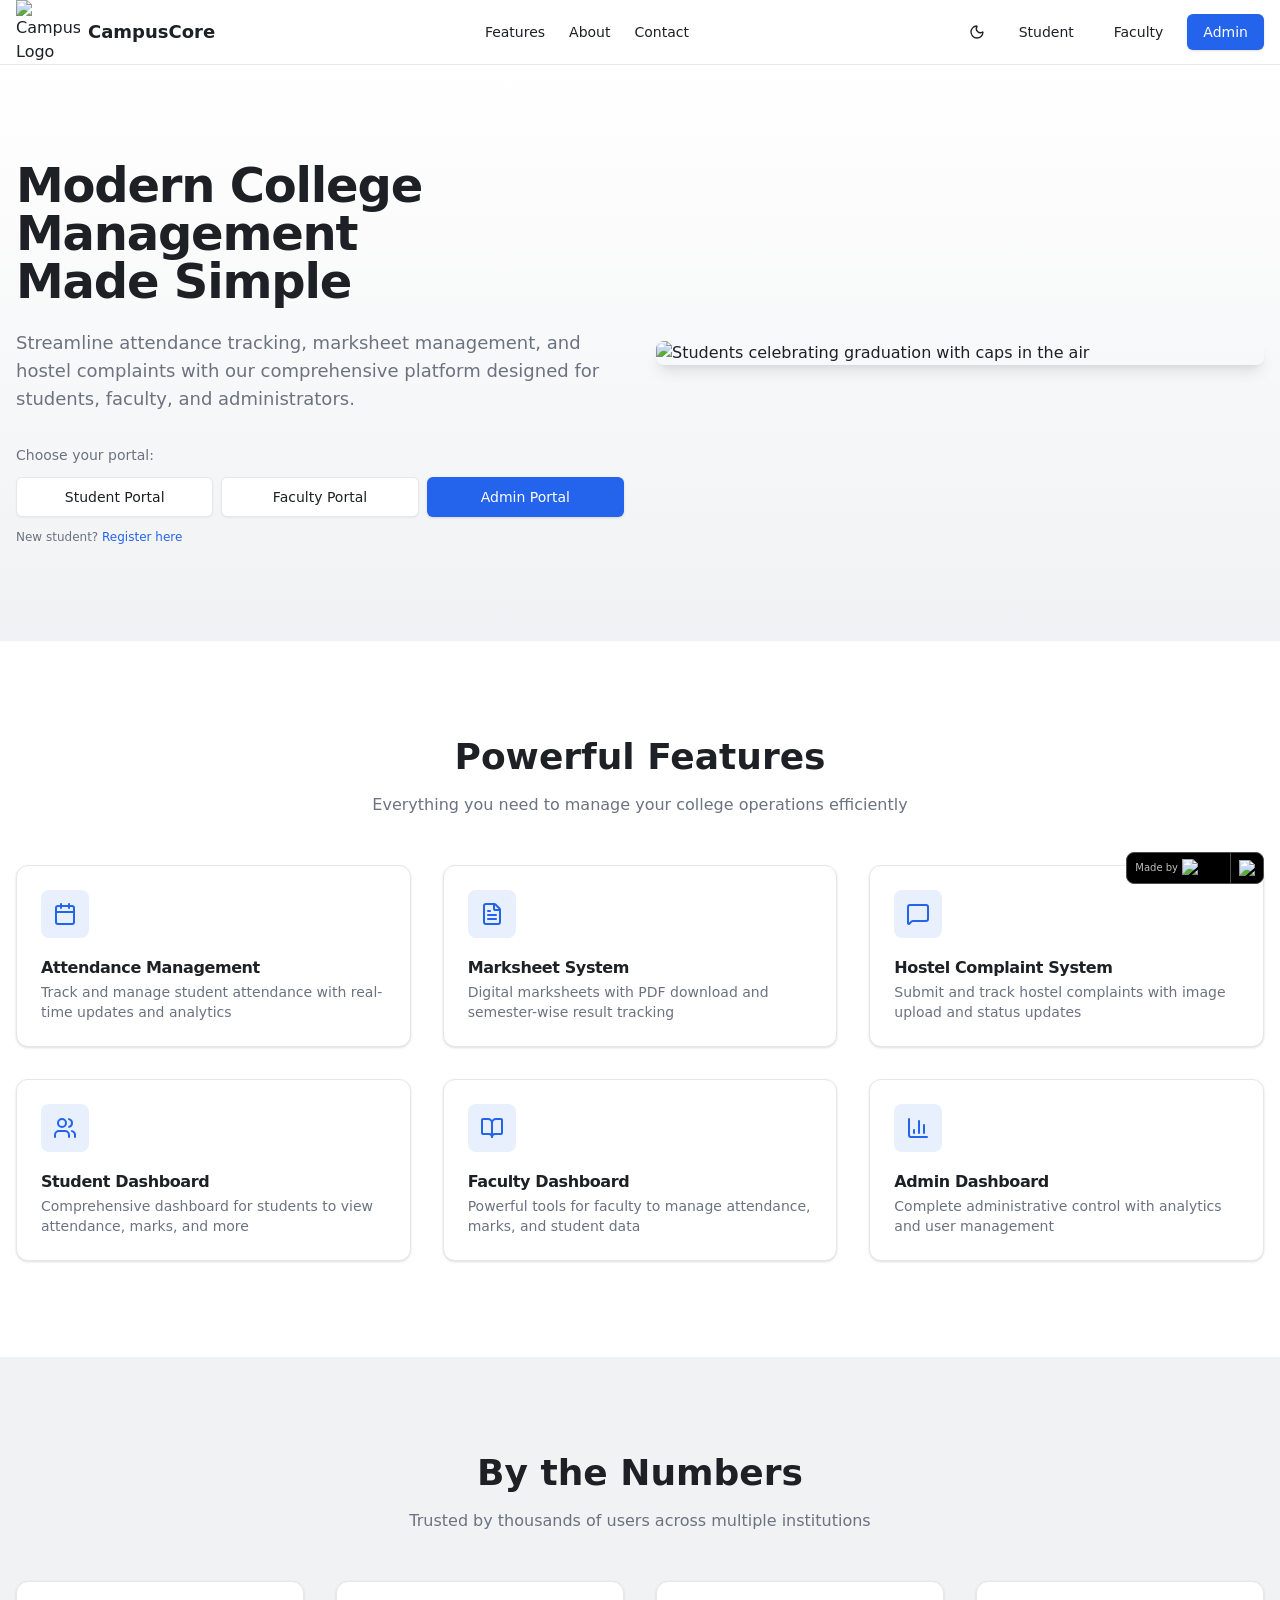
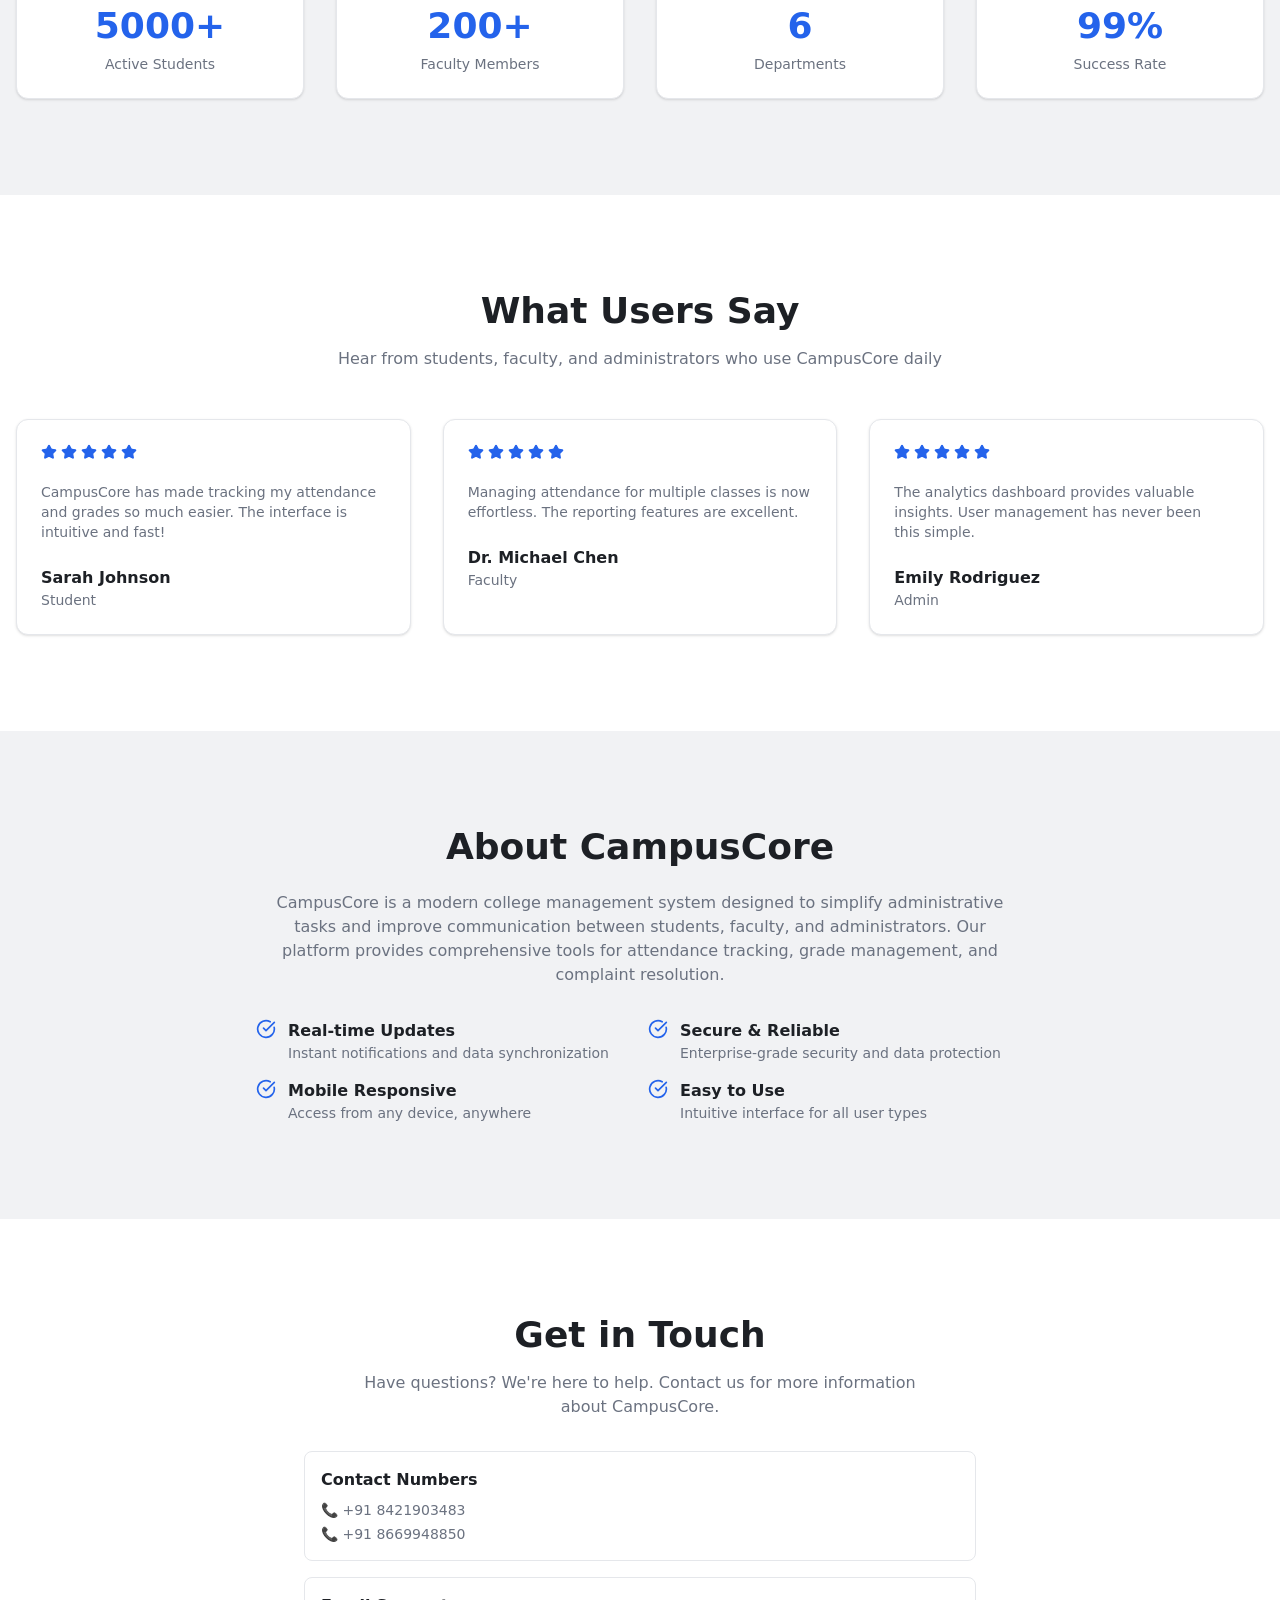
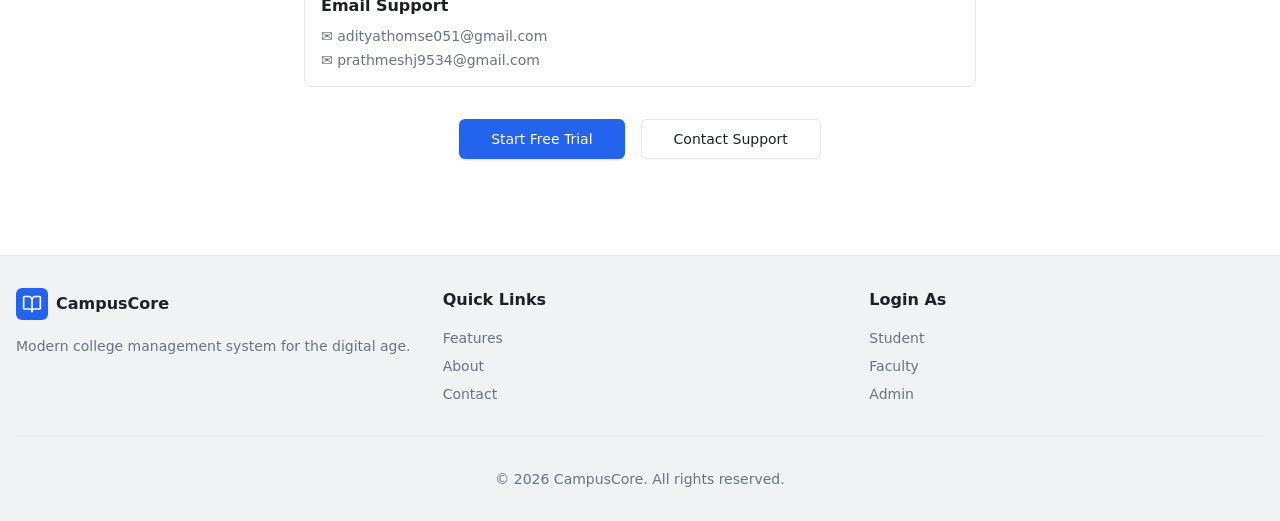
==== index.html @ f7b41c7f "Add files via upload" ====
<!DOCTYPE html>
<html xmlns="http://www.w3.org/1999/xhtml" lang="en" class="light" style="color-scheme: light;"><head>
<title>CampusCore</title>
<meta name="description" content="**CampusCore** is a modern all-in-one college management platform designed to simplify campus operations and enhance the student experience. It connects students, teachers, and administrators through " />
<meta name="keywords" content="" />
<meta itemprop="image" content="https://miaoda-edit-image.s3cdn.medo.dev/bhu9x59qw8ap/IMG-bkbix9zvysjk.png" />

<!-- Open Graph 协议 -->
<meta property="og:title" content="CampusCore" />
<meta property="og:description" content="**CampusCore** is a modern all-in-one college management platform designed to simplify campus operations and enhance the student experience. It connects students, teachers, and administrators through " />
<meta property="og:image" content="https://miaoda-edit-image.s3cdn.medo.dev/bhu9x59qw8ap/IMG-bkbix9zvysjk.png" />
<meta property="og:url" content="app-bhu9x59qw8ap.appmedo.com/" />
<meta property="og:type" content="website" />
<meta property="og:site_name" content="CampusCore" />
<meta property="og:locale" content="zh_CN" />

<!-- Twitter Card 协议 -->
<meta name="twitter:card" content="summary_large_image" />
<meta name="twitter:title" content="CampusCore" />
<meta name="twitter:description" content="**CampusCore** is a modern all-in-one college management platform designed to simplify campus operations and enhance the student experience. It connects students, teachers, and administrators through " />
<meta name="twitter:image" content="https://miaoda-edit-image.s3cdn.medo.dev/bhu9x59qw8ap/IMG-bkbix9zvysjk.png" />
<meta name="twitter:url" content="app-bhu9x59qw8ap.appmedo.com/" />
<meta name="twitter:site" content="@MiaodaAI" />

<link rel="icon" href="miaoda-edit-image.s3cdn.medo.dev/bhu9x59qw8ap/IMG-bkbix9zvysjk.png" />


    <meta charset="UTF-8" />
    <link rel="icon" type="image/svg+xml" href="miaoda-edit-image.s3cdn.medo.dev/bhu9x59qw8ap/IMG-bkbix9zvysjk.png" />
    <meta name="viewport" content="width=375, user-scalable=no, minimal-ui" />
    <script type="module" crossorigin="" src="script.js"></script>
    <link rel="stylesheet" crossorigin="" href="style.css" />
    <script>
              (function () {
                const redirect = new URLSearchParams(location.search).get('redirect');
                if (redirect &amp;&amp; redirect !== location.pathname) {
                  history.replaceState(null, '', redirect);
                }
              })();
            </script>
    <link rel="stylesheet" id="fonts-code" href="miaoda-font.cdn.bcebos.com/static/font_v1/fonts-code.css" />
  <script src="miaoda-resource-static.s3cdn.medo.dev/runtime-inject/domain-static/online/1.0.59.1/static/miaoda-external.js" async=""></script><style type="text/css">.md-h5 #md-h5-iframe {
  position: absolute;
  transform: translate(-50%);
  transform-origin: top;
  left: 50%;
  width: 377px;
  border: 1px solid #e5e5e5;
  border-radius: 16px;
  overflow: auto;
}

#md-float-tools .ChatUI-Agent-Chat,
#md-float-tools .ChatUI-Agent-Waker {
  position: fixed;
}

@media (min-width: 768px) {
  .md-h5 #md-h5-iframe {
    top: 25px;
    bottom: 25px;
  }
  .md-h5 #md-float-tools,
  .md-h5 .taro-tabbar__container,
  .md-h5 #root {
    display: none;
  }
  .md-h5 .MobilePreview-Container-QRCode {
    display: block;
  }
}

#md-h5-iframe iframe {
  border: 0;
  width: 100%;
  height: 100%;
  overflow: auto;
}

.MobilePreview {
  width: 100%;
  height: 100%;
}

.MobilePreview-Container-QRCode {
  padding: 12px;
  background: #f2f2f4;
  border-radius: 12px;
  position: absolute;
  top: 50%;
  left: calc(50% - 188.5px - 24px);
  width: 124px;
  transform: translate(-100%, -50%);
  display: flex;
  flex-direction: column;
  align-items: center;
  display: none;
}

.MobilePreview-Container-QRCode #md-qrcode {
  display: block;
  margin: 0;
}

.MobilePreview-Container-QRCode .code-desc {
  margin-bottom: 12px;
  text-align: center;
  font-family: PingFangSC-Regular;
  font-size: 16px;
  color: #091221;
  line-height: 26px;
  font-weight: 400;
}

.MobilePreview-Container-QRCode .qrcode-container {
  padding: 0;
  width: 100px;
}

#md-float-tools .ChatBox-single-input {
  color: #333;
}

.WebPage-Mobile-Scan-QrCode-Container-Runtime-Inject-JS {
  padding: 12px;
  background: #f7f7f9;
  position: absolute;
  top: 50%;
  left: calc(50% - 188.5px - 24px);
  transform: translate(-100%, -50%);
  border-radius: 8px;
  display: flex;
  flex-direction: column;
  align-items: center;
}

.WebPage-Mobile-Scan-QrCode-Container-Runtime-Inject-JS .WebPage-Mobile-Scan-QrCode-Title {
  display: flex;
  align-items: center;
}

.WebPage-Mobile-Scan-QrCode-Container-Runtime-Inject-JS .WebPage-Mobile-Scan-QrCode-Icon {
  width: 24px;
  height: 24px;
  margin-right: 8px;
  background-image: url("[data-uri]");
  background-size: cover;
  background-position: center center;
  background-repeat: no-repeat;
}

.WebPage-Mobile-Scan-QrCode-Container-Runtime-Inject-JS .WebPage-Mobile-Scan-QrCode-Text {
  font-family: PingFang SC;
  font-weight: 400;
  font-size: 16px;
  line-height: 26px;
  letter-spacing: 0px;
  color: #000000;
  white-space: nowrap;
  user-select: none;
}

.WebPage-Mobile-Scan-QrCode-Item-Container {
  min-height: 0;
  padding: 11px;
  background: #fff;
  box-sizing: border-box;
  width: 132px;
  height: 132px;
  border-radius: 8px;
  border: 1px solid #eaeef2;
  margin-top: 9px;
}

.WebPage-Mobile-Scan-QrCode-Item-Container-MiniApp-QrCode-Container {
  width: 132px;
  height: 132px;
  border-radius: 8px;
  border: 1px solid #eaeef2;
  display: flex;
  align-items: center;
  justify-content: center;
  background: #fff;
  margin-top: 12px;
}

.WebPage-Mobile-Scan-QrCode-Item-Container-MiniApp-QrCode {
  width: 120px;
  height: 120px;
  user-drag: none;
  -webkit-user-drag: none;
}</style><style type="text/css">.privilege-mask {
  position: absolute;
  bottom: 16px;
  right: 16px;
  padding: 0 8px;
  display: inline-flex;
  align-items: center;
  background-color: #000;
  border-radius: 8px;
  cursor: pointer;
  font-size: 10px;
  color: rgba(255, 255, 255, 0.7490196078);
  gap: 4px;
  overflow: hidden;
  user-select: none;
  line-height: 16px;
  height: 32px;
  border: 0.5px solid #4d4d4d;
}
.privilege-mask .privilege-label {
  white-space: nowrap;
  margin-top: 8px;
  margin-bottom: 8px;
  padding-top: 8px;
  padding-bottom: 8px;
}
.privilege-mask .privilege-logo {
  width: 40px;
  height: auto;
  padding-top: 8px;
  padding-bottom: 8px;
  position: relative;
  top: -1px;
}
.privilege-mask .privilege-logo.privilege-logo-medo {
  width: 50px;
  height: auto;
}
.privilege-mask .divider {
  width: 1px;
  background: #4d4d4d;
  height: 100%;
  margin-left: 4px;
  margin-right: 4px;
}
.privilege-mask .privilege-close {
  width: 16px;
}</style><style type="text/css">[data-sonner-toaster][dir=ltr],html[dir=ltr]{--toast-icon-margin-start:-3px;--toast-icon-margin-end:4px;--toast-svg-margin-start:-1px;--toast-svg-margin-end:0px;--toast-button-margin-start:auto;--toast-button-margin-end:0;--toast-close-button-start:0;--toast-close-button-end:unset;--toast-close-button-transform:translate(-35%, -35%)}[data-sonner-toaster][dir=rtl],html[dir=rtl]{--toast-icon-margin-start:4px;--toast-icon-margin-end:-3px;--toast-svg-margin-start:0px;--toast-svg-margin-end:-1px;--toast-button-margin-start:0;--toast-button-margin-end:auto;--toast-close-button-start:unset;--toast-close-button-end:0;--toast-close-button-transform:translate(35%, -35%)}[data-sonner-toaster]{position:fixed;width:var(--width);font-family:ui-sans-serif,system-ui,-apple-system,BlinkMacSystemFont,Segoe UI,Roboto,Helvetica Neue,Arial,Noto Sans,sans-serif,Apple Color Emoji,Segoe UI Emoji,Segoe UI Symbol,Noto Color Emoji;--gray1:hsl(0, 0%, 99%);--gray2:hsl(0, 0%, 97.3%);--gray3:hsl(0, 0%, 95.1%);--gray4:hsl(0, 0%, 93%);--gray5:hsl(0, 0%, 90.9%);--gray6:hsl(0, 0%, 88.7%);--gray7:hsl(0, 0%, 85.8%);--gray8:hsl(0, 0%, 78%);--gray9:hsl(0, 0%, 56.1%);--gray10:hsl(0, 0%, 52.3%);--gray11:hsl(0, 0%, 43.5%);--gray12:hsl(0, 0%, 9%);--border-radius:8px;box-sizing:border-box;padding:0;margin:0;list-style:none;outline:0;z-index:999999999;transition:transform .4s ease}@media (hover:none) and (pointer:coarse){[data-sonner-toaster][data-lifted=true]{transform:none}}[data-sonner-toaster][data-x-position=right]{right:var(--offset-right)}[data-sonner-toaster][data-x-position=left]{left:var(--offset-left)}[data-sonner-toaster][data-x-position=center]{left:50%;transform:translateX(-50%)}[data-sonner-toaster][data-y-position=top]{top:var(--offset-top)}[data-sonner-toaster][data-y-position=bottom]{bottom:var(--offset-bottom)}[data-sonner-toast]{--y:translateY(100%);--lift-amount:calc(var(--lift) * var(--gap));z-index:var(--z-index);position:absolute;opacity:0;transform:var(--y);touch-action:none;transition:transform .4s,opacity .4s,height .4s,box-shadow .2s;box-sizing:border-box;outline:0;overflow-wrap:anywhere}[data-sonner-toast][data-styled=true]{padding:16px;background:var(--normal-bg);border:1px solid var(--normal-border);color:var(--normal-text);border-radius:var(--border-radius);box-shadow:0 4px 12px rgba(0,0,0,.1);width:var(--width);font-size:13px;display:flex;align-items:center;gap:6px}[data-sonner-toast]:focus-visible{box-shadow:0 4px 12px rgba(0,0,0,.1),0 0 0 2px rgba(0,0,0,.2)}[data-sonner-toast][data-y-position=top]{top:0;--y:translateY(-100%);--lift:1;--lift-amount:calc(1 * var(--gap))}[data-sonner-toast][data-y-position=bottom]{bottom:0;--y:translateY(100%);--lift:-1;--lift-amount:calc(var(--lift) * var(--gap))}[data-sonner-toast][data-styled=true] [data-description]{font-weight:400;line-height:1.4;color:#3f3f3f}[data-rich-colors=true][data-sonner-toast][data-styled=true] [data-description]{color:inherit}[data-sonner-toaster][data-sonner-theme=dark] [data-description]{color:#e8e8e8}[data-sonner-toast][data-styled=true] [data-title]{font-weight:500;line-height:1.5;color:inherit}[data-sonner-toast][data-styled=true] [data-icon]{display:flex;height:16px;width:16px;position:relative;justify-content:flex-start;align-items:center;flex-shrink:0;margin-left:var(--toast-icon-margin-start);margin-right:var(--toast-icon-margin-end)}[data-sonner-toast][data-promise=true] [data-icon]&gt;svg{opacity:0;transform:scale(.8);transform-origin:center;animation:sonner-fade-in .3s ease forwards}[data-sonner-toast][data-styled=true] [data-icon]&gt;*{flex-shrink:0}[data-sonner-toast][data-styled=true] [data-icon] svg{margin-left:var(--toast-svg-margin-start);margin-right:var(--toast-svg-margin-end)}[data-sonner-toast][data-styled=true] [data-content]{display:flex;flex-direction:column;gap:2px}[data-sonner-toast][data-styled=true] [data-button]{border-radius:4px;padding-left:8px;padding-right:8px;height:24px;font-size:12px;color:var(--normal-bg);background:var(--normal-text);margin-left:var(--toast-button-margin-start);margin-right:var(--toast-button-margin-end);border:none;font-weight:500;cursor:pointer;outline:0;display:flex;align-items:center;flex-shrink:0;transition:opacity .4s,box-shadow .2s}[data-sonner-toast][data-styled=true] [data-button]:focus-visible{box-shadow:0 0 0 2px rgba(0,0,0,.4)}[data-sonner-toast][data-styled=true] [data-button]:first-of-type{margin-left:var(--toast-button-margin-start);margin-right:var(--toast-button-margin-end)}[data-sonner-toast][data-styled=true] [data-cancel]{color:var(--normal-text);background:rgba(0,0,0,.08)}[data-sonner-toaster][data-sonner-theme=dark] [data-sonner-toast][data-styled=true] [data-cancel]{background:rgba(255,255,255,.3)}[data-sonner-toast][data-styled=true] [data-close-button]{position:absolute;left:var(--toast-close-button-start);right:var(--toast-close-button-end);top:0;height:20px;width:20px;display:flex;justify-content:center;align-items:center;padding:0;color:var(--gray12);background:var(--normal-bg);border:1px solid var(--gray4);transform:var(--toast-close-button-transform);border-radius:50%;cursor:pointer;z-index:1;transition:opacity .1s,background .2s,border-color .2s}[data-sonner-toast][data-styled=true] [data-close-button]:focus-visible{box-shadow:0 4px 12px rgba(0,0,0,.1),0 0 0 2px rgba(0,0,0,.2)}[data-sonner-toast][data-styled=true] [data-disabled=true]{cursor:not-allowed}[data-sonner-toast][data-styled=true]:hover [data-close-button]:hover{background:var(--gray2);border-color:var(--gray5)}[data-sonner-toast][data-swiping=true]::before{content:'';position:absolute;left:-100%;right:-100%;height:100%;z-index:-1}[data-sonner-toast][data-y-position=top][data-swiping=true]::before{bottom:50%;transform:scaleY(3) translateY(50%)}[data-sonner-toast][data-y-position=bottom][data-swiping=true]::before{top:50%;transform:scaleY(3) translateY(-50%)}[data-sonner-toast][data-swiping=false][data-removed=true]::before{content:'';position:absolute;inset:0;transform:scaleY(2)}[data-sonner-toast][data-expanded=true]::after{content:'';position:absolute;left:0;height:calc(var(--gap) + 1px);bottom:100%;width:100%}[data-sonner-toast][data-mounted=true]{--y:translateY(0);opacity:1}[data-sonner-toast][data-expanded=false][data-front=false]{--scale:var(--toasts-before) * 0.05 + 1;--y:translateY(calc(var(--lift-amount) * var(--toasts-before))) scale(calc(-1 * var(--scale)));height:var(--front-toast-height)}[data-sonner-toast]&gt;*{transition:opacity .4s}[data-sonner-toast][data-x-position=right]{right:0}[data-sonner-toast][data-x-position=left]{left:0}[data-sonner-toast][data-expanded=false][data-front=false][data-styled=true]&gt;*{opacity:0}[data-sonner-toast][data-visible=false]{opacity:0;pointer-events:none}[data-sonner-toast][data-mounted=true][data-expanded=true]{--y:translateY(calc(var(--lift) * var(--offset)));height:var(--initial-height)}[data-sonner-toast][data-removed=true][data-front=true][data-swipe-out=false]{--y:translateY(calc(var(--lift) * -100%));opacity:0}[data-sonner-toast][data-removed=true][data-front=false][data-swipe-out=false][data-expanded=true]{--y:translateY(calc(var(--lift) * var(--offset) + var(--lift) * -100%));opacity:0}[data-sonner-toast][data-removed=true][data-front=false][data-swipe-out=false][data-expanded=false]{--y:translateY(40%);opacity:0;transition:transform .5s,opacity .2s}[data-sonner-toast][data-removed=true][data-front=false]::before{height:calc(var(--initial-height) + 20%)}[data-sonner-toast][data-swiping=true]{transform:var(--y) translateY(var(--swipe-amount-y,0)) translateX(var(--swipe-amount-x,0));transition:none}[data-sonner-toast][data-swiped=true]{user-select:none}[data-sonner-toast][data-swipe-out=true][data-y-position=bottom],[data-sonner-toast][data-swipe-out=true][data-y-position=top]{animation-duration:.2s;animation-timing-function:ease-out;animation-fill-mode:forwards}[data-sonner-toast][data-swipe-out=true][data-swipe-direction=left]{animation-name:swipe-out-left}[data-sonner-toast][data-swipe-out=true][data-swipe-direction=right]{animation-name:swipe-out-right}[data-sonner-toast][data-swipe-out=true][data-swipe-direction=up]{animation-name:swipe-out-up}[data-sonner-toast][data-swipe-out=true][data-swipe-direction=down]{animation-name:swipe-out-down}@keyframes swipe-out-left{from{transform:var(--y) translateX(var(--swipe-amount-x));opacity:1}to{transform:var(--y) translateX(calc(var(--swipe-amount-x) - 100%));opacity:0}}@keyframes swipe-out-right{from{transform:var(--y) translateX(var(--swipe-amount-x));opacity:1}to{transform:var(--y) translateX(calc(var(--swipe-amount-x) + 100%));opacity:0}}@keyframes swipe-out-up{from{transform:var(--y) translateY(var(--swipe-amount-y));opacity:1}to{transform:var(--y) translateY(calc(var(--swipe-amount-y) - 100%));opacity:0}}@keyframes swipe-out-down{from{transform:var(--y) translateY(var(--swipe-amount-y));opacity:1}to{transform:var(--y) translateY(calc(var(--swipe-amount-y) + 100%));opacity:0}}@media (max-width:600px){[data-sonner-toaster]{position:fixed;right:var(--mobile-offset-right);left:var(--mobile-offset-left);width:100%}[data-sonner-toaster][dir=rtl]{left:calc(var(--mobile-offset-left) * -1)}[data-sonner-toaster] [data-sonner-toast]{left:0;right:0;width:calc(100% - var(--mobile-offset-left) * 2)}[data-sonner-toaster][data-x-position=left]{left:var(--mobile-offset-left)}[data-sonner-toaster][data-y-position=bottom]{bottom:var(--mobile-offset-bottom)}[data-sonner-toaster][data-y-position=top]{top:var(--mobile-offset-top)}[data-sonner-toaster][data-x-position=center]{left:var(--mobile-offset-left);right:var(--mobile-offset-right);transform:none}}[data-sonner-toaster][data-sonner-theme=light]{--normal-bg:#fff;--normal-border:var(--gray4);--normal-text:var(--gray12);--success-bg:hsl(143, 85%, 96%);--success-border:hsl(145, 92%, 87%);--success-text:hsl(140, 100%, 27%);--info-bg:hsl(208, 100%, 97%);--info-border:hsl(221, 91%, 93%);--info-text:hsl(210, 92%, 45%);--warning-bg:hsl(49, 100%, 97%);--warning-border:hsl(49, 91%, 84%);--warning-text:hsl(31, 92%, 45%);--error-bg:hsl(359, 100%, 97%);--error-border:hsl(359, 100%, 94%);--error-text:hsl(360, 100%, 45%)}[data-sonner-toaster][data-sonner-theme=light] [data-sonner-toast][data-invert=true]{--normal-bg:#000;--normal-border:hsl(0, 0%, 20%);--normal-text:var(--gray1)}[data-sonner-toaster][data-sonner-theme=dark] [data-sonner-toast][data-invert=true]{--normal-bg:#fff;--normal-border:var(--gray3);--normal-text:var(--gray12)}[data-sonner-toaster][data-sonner-theme=dark]{--normal-bg:#000;--normal-bg-hover:hsl(0, 0%, 12%);--normal-border:hsl(0, 0%, 20%);--normal-border-hover:hsl(0, 0%, 25%);--normal-text:var(--gray1);--success-bg:hsl(150, 100%, 6%);--success-border:hsl(147, 100%, 12%);--success-text:hsl(150, 86%, 65%);--info-bg:hsl(215, 100%, 6%);--info-border:hsl(223, 43%, 17%);--info-text:hsl(216, 87%, 65%);--warning-bg:hsl(64, 100%, 6%);--warning-border:hsl(60, 100%, 9%);--warning-text:hsl(46, 87%, 65%);--error-bg:hsl(358, 76%, 10%);--error-border:hsl(357, 89%, 16%);--error-text:hsl(358, 100%, 81%)}[data-sonner-toaster][data-sonner-theme=dark] [data-sonner-toast] [data-close-button]{background:var(--normal-bg);border-color:var(--normal-border);color:var(--normal-text)}[data-sonner-toaster][data-sonner-theme=dark] [data-sonner-toast] [data-close-button]:hover{background:var(--normal-bg-hover);border-color:var(--normal-border-hover)}[data-rich-colors=true][data-sonner-toast][data-type=success]{background:var(--success-bg);border-color:var(--success-border);color:var(--success-text)}[data-rich-colors=true][data-sonner-toast][data-type=success] [data-close-button]{background:var(--success-bg);border-color:var(--success-border);color:var(--success-text)}[data-rich-colors=true][data-sonner-toast][data-type=info]{background:var(--info-bg);border-color:var(--info-border);color:var(--info-text)}[data-rich-colors=true][data-sonner-toast][data-type=info] [data-close-button]{background:var(--info-bg);border-color:var(--info-border);color:var(--info-text)}[data-rich-colors=true][data-sonner-toast][data-type=warning]{background:var(--warning-bg);border-color:var(--warning-border);color:var(--warning-text)}[data-rich-colors=true][data-sonner-toast][data-type=warning] [data-close-button]{background:var(--warning-bg);border-color:var(--warning-border);color:var(--warning-text)}[data-rich-colors=true][data-sonner-toast][data-type=error]{background:var(--error-bg);border-color:var(--error-border);color:var(--error-text)}[data-rich-colors=true][data-sonner-toast][data-type=error] [data-close-button]{background:var(--error-bg);border-color:var(--error-border);color:var(--error-text)}.sonner-loading-wrapper{--size:16px;height:var(--size);width:var(--size);position:absolute;inset:0;z-index:10}.sonner-loading-wrapper[data-visible=false]{transform-origin:center;animation:sonner-fade-out .2s ease forwards}.sonner-spinner{position:relative;top:50%;left:50%;height:var(--size);width:var(--size)}.sonner-loading-bar{animation:sonner-spin 1.2s linear infinite;background:var(--gray11);border-radius:6px;height:8%;left:-10%;position:absolute;top:-3.9%;width:24%}.sonner-loading-bar:first-child{animation-delay:-1.2s;transform:rotate(.0001deg) translate(146%)}.sonner-loading-bar:nth-child(2){animation-delay:-1.1s;transform:rotate(30deg) translate(146%)}.sonner-loading-bar:nth-child(3){animation-delay:-1s;transform:rotate(60deg) translate(146%)}.sonner-loading-bar:nth-child(4){animation-delay:-.9s;transform:rotate(90deg) translate(146%)}.sonner-loading-bar:nth-child(5){animation-delay:-.8s;transform:rotate(120deg) translate(146%)}.sonner-loading-bar:nth-child(6){animation-delay:-.7s;transform:rotate(150deg) translate(146%)}.sonner-loading-bar:nth-child(7){animation-delay:-.6s;transform:rotate(180deg) translate(146%)}.sonner-loading-bar:nth-child(8){animation-delay:-.5s;transform:rotate(210deg) translate(146%)}.sonner-loading-bar:nth-child(9){animation-delay:-.4s;transform:rotate(240deg) translate(146%)}.sonner-loading-bar:nth-child(10){animation-delay:-.3s;transform:rotate(270deg) translate(146%)}.sonner-loading-bar:nth-child(11){animation-delay:-.2s;transform:rotate(300deg) translate(146%)}.sonner-loading-bar:nth-child(12){animation-delay:-.1s;transform:rotate(330deg) translate(146%)}@keyframes sonner-fade-in{0%{opacity:0;transform:scale(.8)}100%{opacity:1;transform:scale(1)}}@keyframes sonner-fade-out{0%{opacity:1;transform:scale(1)}100%{opacity:0;transform:scale(.8)}}@keyframes sonner-spin{0%{opacity:1}100%{opacity:.15}}@media (prefers-reduced-motion){.sonner-loading-bar,[data-sonner-toast],[data-sonner-toast]&gt;*{transition:none!important;animation:none!important}}.sonner-loader{position:absolute;top:50%;left:50%;transform:translate(-50%,-50%);transform-origin:center;transition:opacity .2s,transform .2s}.sonner-loader[data-visible=false]{opacity:0;transform:scale(.8) translate(-50%,-50%)}</style></head>
  <body>
    <div id="root"><script nonce="">((e,t,n,r,i,a,o,s)=&gt;{let c=document.documentElement,l=[`light`,`dark`];function u(t){(Array.isArray(e)?e:[e]).forEach(e=&gt;{let n=e===`class`,r=n&amp;&amp;a?i.map(e=&gt;a[e]||e):i;n?(c.classList.remove(...r),c.classList.add(a&amp;&amp;a[t]?a[t]:t)):c.setAttribute(e,t)}),d(t)}function d(e){s&amp;&amp;l.includes(e)&amp;&amp;(c.style.colorScheme=e)}function f(){return window.matchMedia(`(prefers-color-scheme: dark)`).matches?`dark`:`light`}if(r)u(r);else try{let e=localStorage.getItem(t)||n;u(o&amp;&amp;e===`system`?f():e)}catch{}})("class","theme","light",null,["light","dark"],null,true,true)</script><div class="flex min-h-screen w-full flex-col"><main class="flex-grow"><div class="flex min-h-screen flex-col"><header class="sticky top-0 z-50 w-full border-b bg-background/95 backdrop-blur supports-[backdrop-filter]:bg-background/60"><div class="container mx-auto flex h-16 items-center justify-between px-4"><a class="flex items-center gap-2" href="/" data-discover="true"><img src="miaoda-edit-image.s3cdn.medo.dev/bhu9x59qw8ap/IMG-bkarvw2zkb28.png" alt="CampusCore Logo" class="h-16 w-16 object-contain" data-editor-config="%7B%22defaultSrc%22%3A%22https%3A%2F%2Fmiaoda-edit-image.s3cdn.medo.dev%2Fbhu9x59qw8ap%2FIMG-bkarvw2zkb28.png%22%7D" /><span class="text-lg font-semibold">CampusCore</span></a><nav class="hidden items-center gap-6 md:flex"><a href="#features" class="text-sm font-medium hover:text-primary">Features</a><a href="#about" class="text-sm font-medium hover:text-primary">About</a><a href="#contact" class="text-sm font-medium hover:text-primary">Contact</a></nav><div class="flex items-center gap-2"><button class="items-center justify-center gap-2 whitespace-nowrap rounded-md text-sm font-medium transition-colors focus-visible:outline-none focus-visible:ring-1 focus-visible:ring-ring disabled:pointer-events-none disabled:opacity-50 [&amp;_svg]:pointer-events-none [&amp;_svg]:size-4 [&amp;_svg]:shrink-0 hover:bg-accent hover:text-accent-foreground h-9 w-9 hidden md:inline-flex"><svg xmlns="http://www.w3.org/2000/svg" width="24" height="24" viewBox="0 0 24 24" fill="none" stroke="currentColor" stroke-width="2" stroke-linecap="round" stroke-linejoin="round" class="lucide lucide-moon h-5 w-5" aria-hidden="true"><path d="M20.985 12.486a9 9 0 1 1-9.473-9.472c.405-.022.617.46.402.803a6 6 0 0 0 8.268 8.268c.344-.215.825-.004.803.401"/></svg></button><div class="hidden items-center gap-2 md:flex"><a href="/auth/student/login" data-discover="true"><button class="inline-flex items-center justify-center gap-2 whitespace-nowrap rounded-md text-sm font-medium transition-colors focus-visible:outline-none focus-visible:ring-1 focus-visible:ring-ring disabled:pointer-events-none disabled:opacity-50 [&amp;_svg]:pointer-events-none [&amp;_svg]:size-4 [&amp;_svg]:shrink-0 hover:bg-accent hover:text-accent-foreground h-9 px-4 py-2">Student</button></a><a href="/auth/faculty/login" data-discover="true"><button class="inline-flex items-center justify-center gap-2 whitespace-nowrap rounded-md text-sm font-medium transition-colors focus-visible:outline-none focus-visible:ring-1 focus-visible:ring-ring disabled:pointer-events-none disabled:opacity-50 [&amp;_svg]:pointer-events-none [&amp;_svg]:size-4 [&amp;_svg]:shrink-0 hover:bg-accent hover:text-accent-foreground h-9 px-4 py-2">Faculty</button></a><a href="/auth/admin/login" data-discover="true"><button class="inline-flex items-center justify-center gap-2 whitespace-nowrap rounded-md text-sm font-medium transition-colors focus-visible:outline-none focus-visible:ring-1 focus-visible:ring-ring disabled:pointer-events-none disabled:opacity-50 [&amp;_svg]:pointer-events-none [&amp;_svg]:size-4 [&amp;_svg]:shrink-0 bg-primary text-primary-foreground shadow hover:bg-primary/90 h-9 px-4 py-2">Admin</button></a></div><button class="inline-flex items-center justify-center gap-2 whitespace-nowrap rounded-md text-sm font-medium transition-colors focus-visible:outline-none focus-visible:ring-1 focus-visible:ring-ring disabled:pointer-events-none disabled:opacity-50 [&amp;_svg]:pointer-events-none [&amp;_svg]:size-4 [&amp;_svg]:shrink-0 hover:bg-accent hover:text-accent-foreground h-9 w-9 md:hidden"><svg xmlns="http://www.w3.org/2000/svg" width="24" height="24" viewBox="0 0 24 24" fill="none" stroke="currentColor" stroke-width="2" stroke-linecap="round" stroke-linejoin="round" class="lucide lucide-menu h-5 w-5" aria-hidden="true"><path d="M4 5h16"/><path d="M4 12h16"/><path d="M4 19h16"/></svg></button></div></div></header><main class="flex-1"><section class="relative overflow-hidden bg-gradient-to-b from-background to-muted py-16 md:py-24"><div class="container mx-auto px-4"><div class="grid gap-8 md:grid-cols-2 md:items-center"><div class="text-center md:text-left"><h1 class="mb-6 text-balance text-3xl font-bold tracking-tight md:text-5xl">Modern College Management<br />Made Simple</h1><p class="mb-8 text-pretty text-base text-muted-foreground md:text-lg">Streamline attendance tracking, marksheet management, and hostel complaints with our comprehensive platform designed for students, faculty, and administrators.</p><div class="flex flex-col gap-3"><p class="text-sm font-medium text-muted-foreground">Choose your portal:</p><div class="flex flex-col gap-2 md:flex-row"><a class="flex-1" href="/auth/student/login" data-discover="true"><button class="inline-flex items-center justify-center gap-2 whitespace-nowrap text-sm font-medium transition-colors focus-visible:outline-none focus-visible:ring-1 focus-visible:ring-ring disabled:pointer-events-none disabled:opacity-50 [&amp;_svg]:pointer-events-none [&amp;_svg]:size-4 [&amp;_svg]:shrink-0 border border-input bg-background shadow-sm hover:bg-accent hover:text-accent-foreground h-10 rounded-md px-8 w-full">Student Portal</button></a><a class="flex-1" href="/auth/faculty/login" data-discover="true"><button class="inline-flex items-center justify-center gap-2 whitespace-nowrap text-sm font-medium transition-colors focus-visible:outline-none focus-visible:ring-1 focus-visible:ring-ring disabled:pointer-events-none disabled:opacity-50 [&amp;_svg]:pointer-events-none [&amp;_svg]:size-4 [&amp;_svg]:shrink-0 border border-input bg-background shadow-sm hover:bg-accent hover:text-accent-foreground h-10 rounded-md px-8 w-full">Faculty Portal</button></a><a class="flex-1" href="/auth/admin/login" data-discover="true"><button class="inline-flex items-center justify-center gap-2 whitespace-nowrap text-sm font-medium transition-colors focus-visible:outline-none focus-visible:ring-1 focus-visible:ring-ring disabled:pointer-events-none disabled:opacity-50 [&amp;_svg]:pointer-events-none [&amp;_svg]:size-4 [&amp;_svg]:shrink-0 bg-primary text-primary-foreground shadow hover:bg-primary/90 h-10 rounded-md px-8 w-full">Admin Portal</button></a></div><p class="text-xs text-muted-foreground">New student? <a class="text-primary hover:underline" href="/auth/student/register" data-discover="true">Register here</a></p></div></div><div class="relative"><img src="miaoda-site-img.s3cdn.medo.dev/images/KLing_05f2094b-7907-4e36-b96b-3bc700901eb9.jpg" alt="Students celebrating graduation with caps in the air" class="w-full rounded-lg object-cover shadow-lg" /></div></div></div></section><section id="features" class="py-16 md:py-24"><div class="container mx-auto px-4"><div class="mb-12 text-center"><h2 class="mb-4 text-balance text-2xl font-bold md:text-4xl">Powerful Features</h2><p class="mx-auto max-w-2xl text-pretty text-muted-foreground">Everything you need to manage your college operations efficiently</p></div><div class="grid gap-6 md:grid-cols-2 md:gap-8 lg:grid-cols-3"><div class="rounded-xl border bg-card text-card-foreground shadow h-full"><div class="flex flex-col space-y-1.5 p-6"><div class="mb-4 flex h-12 w-12 items-center justify-center rounded-lg bg-primary/10"><svg xmlns="http://www.w3.org/2000/svg" width="24" height="24" viewBox="0 0 24 24" fill="none" stroke="currentColor" stroke-width="2" stroke-linecap="round" stroke-linejoin="round" class="lucide lucide-calendar h-6 w-6 text-primary" aria-hidden="true"><path d="M8 2v4"/><path d="M16 2v4"/><rect width="18" height="18" x="3" y="4" rx="2"/><path d="M3 10h18"/></svg></div><div class="font-semibold leading-none tracking-tight text-balance">Attendance Management</div><div class="text-sm text-muted-foreground text-pretty">Track and manage student attendance with real-time updates and analytics</div></div></div><div class="rounded-xl border bg-card text-card-foreground shadow h-full"><div class="flex flex-col space-y-1.5 p-6"><div class="mb-4 flex h-12 w-12 items-center justify-center rounded-lg bg-primary/10"><svg xmlns="http://www.w3.org/2000/svg" width="24" height="24" viewBox="0 0 24 24" fill="none" stroke="currentColor" stroke-width="2" stroke-linecap="round" stroke-linejoin="round" class="lucide lucide-file-text h-6 w-6 text-primary" aria-hidden="true"><path d="M6 22a2 2 0 0 1-2-2V4a2 2 0 0 1 2-2h8a2.4 2.4 0 0 1 1.704.706l3.588 3.588A2.4 2.4 0 0 1 20 8v12a2 2 0 0 1-2 2z"/><path d="M14 2v5a1 1 0 0 0 1 1h5"/><path d="M10 9H8"/><path d="M16 13H8"/><path d="M16 17H8"/></svg></div><div class="font-semibold leading-none tracking-tight text-balance">Marksheet System</div><div class="text-sm text-muted-foreground text-pretty">Digital marksheets with PDF download and semester-wise result tracking</div></div></div><div class="rounded-xl border bg-card text-card-foreground shadow h-full"><div class="flex flex-col space-y-1.5 p-6"><div class="mb-4 flex h-12 w-12 items-center justify-center rounded-lg bg-primary/10"><svg xmlns="http://www.w3.org/2000/svg" width="24" height="24" viewBox="0 0 24 24" fill="none" stroke="currentColor" stroke-width="2" stroke-linecap="round" stroke-linejoin="round" class="lucide lucide-message-square h-6 w-6 text-primary" aria-hidden="true"><path d="M22 17a2 2 0 0 1-2 2H6.828a2 2 0 0 0-1.414.586l-2.202 2.202A.71.71 0 0 1 2 21.286V5a2 2 0 0 1 2-2h16a2 2 0 0 1 2 2z"/></svg></div><div class="font-semibold leading-none tracking-tight text-balance">Hostel Complaint System</div><div class="text-sm text-muted-foreground text-pretty">Submit and track hostel complaints with image upload and status updates</div></div></div><div class="rounded-xl border bg-card text-card-foreground shadow h-full"><div class="flex flex-col space-y-1.5 p-6"><div class="mb-4 flex h-12 w-12 items-center justify-center rounded-lg bg-primary/10"><svg xmlns="http://www.w3.org/2000/svg" width="24" height="24" viewBox="0 0 24 24" fill="none" stroke="currentColor" stroke-width="2" stroke-linecap="round" stroke-linejoin="round" class="lucide lucide-users h-6 w-6 text-primary" aria-hidden="true"><path d="M16 21v-2a4 4 0 0 0-4-4H6a4 4 0 0 0-4 4v2"/><path d="M16 3.128a4 4 0 0 1 0 7.744"/><path d="M22 21v-2a4 4 0 0 0-3-3.87"/><circle cx="9" cy="7" r="4"/></svg></div><div class="font-semibold leading-none tracking-tight text-balance">Student Dashboard</div><div class="text-sm text-muted-foreground text-pretty">Comprehensive dashboard for students to view attendance, marks, and more</div></div></div><div class="rounded-xl border bg-card text-card-foreground shadow h-full"><div class="flex flex-col space-y-1.5 p-6"><div class="mb-4 flex h-12 w-12 items-center justify-center rounded-lg bg-primary/10"><svg xmlns="http://www.w3.org/2000/svg" width="24" height="24" viewBox="0 0 24 24" fill="none" stroke="currentColor" stroke-width="2" stroke-linecap="round" stroke-linejoin="round" class="lucide lucide-book-open h-6 w-6 text-primary" aria-hidden="true"><path d="M12 7v14"/><path d="M3 18a1 1 0 0 1-1-1V4a1 1 0 0 1 1-1h5a4 4 0 0 1 4 4 4 4 0 0 1 4-4h5a1 1 0 0 1 1 1v13a1 1 0 0 1-1 1h-6a3 3 0 0 0-3 3 3 3 0 0 0-3-3z"/></svg></div><div class="font-semibold leading-none tracking-tight text-balance">Faculty Dashboard</div><div class="text-sm text-muted-foreground text-pretty">Powerful tools for faculty to manage attendance, marks, and student data</div></div></div><div class="rounded-xl border bg-card text-card-foreground shadow h-full"><div class="flex flex-col space-y-1.5 p-6"><div class="mb-4 flex h-12 w-12 items-center justify-center rounded-lg bg-primary/10"><svg xmlns="http://www.w3.org/2000/svg" width="24" height="24" viewBox="0 0 24 24" fill="none" stroke="currentColor" stroke-width="2" stroke-linecap="round" stroke-linejoin="round" class="lucide lucide-chart-column h-6 w-6 text-primary" aria-hidden="true"><path d="M3 3v16a2 2 0 0 0 2 2h16"/><path d="M18 17V9"/><path d="M13 17V5"/><path d="M8 17v-3"/></svg></div><div class="font-semibold leading-none tracking-tight text-balance">Admin Dashboard</div><div class="text-sm text-muted-foreground text-pretty">Complete administrative control with analytics and user management</div></div></div></div></div></section><section class="bg-muted py-16 md:py-24"><div class="container mx-auto px-4"><div class="mb-12 text-center"><h2 class="mb-4 text-balance text-2xl font-bold md:text-4xl">By the Numbers</h2><p class="mx-auto max-w-2xl text-pretty text-muted-foreground">Trusted by thousands of users across multiple institutions</p></div><div class="grid gap-8 md:grid-cols-2 lg:grid-cols-4"><div class="rounded-xl border bg-card text-card-foreground shadow text-center"><div class="p-6 pt-6"><div class="mb-2 text-3xl font-bold text-primary md:text-4xl">5000+</div><div class="text-sm text-muted-foreground">Active Students</div></div></div><div class="rounded-xl border bg-card text-card-foreground shadow text-center"><div class="p-6 pt-6"><div class="mb-2 text-3xl font-bold text-primary md:text-4xl">200+</div><div class="text-sm text-muted-foreground">Faculty Members</div></div></div><div class="rounded-xl border bg-card text-card-foreground shadow text-center"><div class="p-6 pt-6"><div class="mb-2 text-3xl font-bold text-primary md:text-4xl">6</div><div class="text-sm text-muted-foreground">Departments</div></div></div><div class="rounded-xl border bg-card text-card-foreground shadow text-center"><div class="p-6 pt-6"><div class="mb-2 text-3xl font-bold text-primary md:text-4xl">99%</div><div class="text-sm text-muted-foreground">Success Rate</div></div></div></div></div></section><section class="py-16 md:py-24"><div class="container mx-auto px-4"><div class="mb-12 text-center"><h2 class="mb-4 text-balance text-2xl font-bold md:text-4xl">What Users Say</h2><p class="mx-auto max-w-2xl text-pretty text-muted-foreground">Hear from students, faculty, and administrators who use CampusCore daily</p></div><div class="grid gap-6 md:grid-cols-2 md:gap-8 lg:grid-cols-3"><div class="rounded-xl border bg-card text-card-foreground shadow h-full"><div class="flex flex-col space-y-1.5 p-6"><div class="mb-4 flex gap-1"><svg xmlns="http://www.w3.org/2000/svg" width="24" height="24" viewBox="0 0 24 24" fill="none" stroke="currentColor" stroke-width="2" stroke-linecap="round" stroke-linejoin="round" class="lucide lucide-star h-4 w-4 fill-primary text-primary" aria-hidden="true"><path d="M11.525 2.295a.53.53 0 0 1 .95 0l2.31 4.679a2.123 2.123 0 0 0 1.595 1.16l5.166.756a.53.53 0 0 1 .294.904l-3.736 3.638a2.123 2.123 0 0 0-.611 1.878l.882 5.14a.53.53 0 0 1-.771.56l-4.618-2.428a2.122 2.122 0 0 0-1.973 0L6.396 21.01a.53.53 0 0 1-.77-.56l.881-5.139a2.122 2.122 0 0 0-.611-1.879L2.16 9.795a.53.53 0 0 1 .294-.906l5.165-.755a2.122 2.122 0 0 0 1.597-1.16z"/></svg><svg xmlns="http://www.w3.org/2000/svg" width="24" height="24" viewBox="0 0 24 24" fill="none" stroke="currentColor" stroke-width="2" stroke-linecap="round" stroke-linejoin="round" class="lucide lucide-star h-4 w-4 fill-primary text-primary" aria-hidden="true"><path d="M11.525 2.295a.53.53 0 0 1 .95 0l2.31 4.679a2.123 2.123 0 0 0 1.595 1.16l5.166.756a.53.53 0 0 1 .294.904l-3.736 3.638a2.123 2.123 0 0 0-.611 1.878l.882 5.14a.53.53 0 0 1-.771.56l-4.618-2.428a2.122 2.122 0 0 0-1.973 0L6.396 21.01a.53.53 0 0 1-.77-.56l.881-5.139a2.122 2.122 0 0 0-.611-1.879L2.16 9.795a.53.53 0 0 1 .294-.906l5.165-.755a2.122 2.122 0 0 0 1.597-1.16z"/></svg><svg xmlns="http://www.w3.org/2000/svg" width="24" height="24" viewBox="0 0 24 24" fill="none" stroke="currentColor" stroke-width="2" stroke-linecap="round" stroke-linejoin="round" class="lucide lucide-star h-4 w-4 fill-primary text-primary" aria-hidden="true"><path d="M11.525 2.295a.53.53 0 0 1 .95 0l2.31 4.679a2.123 2.123 0 0 0 1.595 1.16l5.166.756a.53.53 0 0 1 .294.904l-3.736 3.638a2.123 2.123 0 0 0-.611 1.878l.882 5.14a.53.53 0 0 1-.771.56l-4.618-2.428a2.122 2.122 0 0 0-1.973 0L6.396 21.01a.53.53 0 0 1-.77-.56l.881-5.139a2.122 2.122 0 0 0-.611-1.879L2.16 9.795a.53.53 0 0 1 .294-.906l5.165-.755a2.122 2.122 0 0 0 1.597-1.16z"/></svg><svg xmlns="http://www.w3.org/2000/svg" width="24" height="24" viewBox="0 0 24 24" fill="none" stroke="currentColor" stroke-width="2" stroke-linecap="round" stroke-linejoin="round" class="lucide lucide-star h-4 w-4 fill-primary text-primary" aria-hidden="true"><path d="M11.525 2.295a.53.53 0 0 1 .95 0l2.31 4.679a2.123 2.123 0 0 0 1.595 1.16l5.166.756a.53.53 0 0 1 .294.904l-3.736 3.638a2.123 2.123 0 0 0-.611 1.878l.882 5.14a.53.53 0 0 1-.771.56l-4.618-2.428a2.122 2.122 0 0 0-1.973 0L6.396 21.01a.53.53 0 0 1-.77-.56l.881-5.139a2.122 2.122 0 0 0-.611-1.879L2.16 9.795a.53.53 0 0 1 .294-.906l5.165-.755a2.122 2.122 0 0 0 1.597-1.16z"/></svg><svg xmlns="http://www.w3.org/2000/svg" width="24" height="24" viewBox="0 0 24 24" fill="none" stroke="currentColor" stroke-width="2" stroke-linecap="round" stroke-linejoin="round" class="lucide lucide-star h-4 w-4 fill-primary text-primary" aria-hidden="true"><path d="M11.525 2.295a.53.53 0 0 1 .95 0l2.31 4.679a2.123 2.123 0 0 0 1.595 1.16l5.166.756a.53.53 0 0 1 .294.904l-3.736 3.638a2.123 2.123 0 0 0-.611 1.878l.882 5.14a.53.53 0 0 1-.771.56l-4.618-2.428a2.122 2.122 0 0 0-1.973 0L6.396 21.01a.53.53 0 0 1-.77-.56l.881-5.139a2.122 2.122 0 0 0-.611-1.879L2.16 9.795a.53.53 0 0 1 .294-.906l5.165-.755a2.122 2.122 0 0 0 1.597-1.16z"/></svg></div><div class="text-sm text-muted-foreground text-pretty">CampusCore has made tracking my attendance and grades so much easier. The interface is intuitive and fast!</div></div><div class="p-6 pt-0"><div class="font-semibold">Sarah Johnson</div><div class="text-sm text-muted-foreground">Student</div></div></div><div class="rounded-xl border bg-card text-card-foreground shadow h-full"><div class="flex flex-col space-y-1.5 p-6"><div class="mb-4 flex gap-1"><svg xmlns="http://www.w3.org/2000/svg" width="24" height="24" viewBox="0 0 24 24" fill="none" stroke="currentColor" stroke-width="2" stroke-linecap="round" stroke-linejoin="round" class="lucide lucide-star h-4 w-4 fill-primary text-primary" aria-hidden="true"><path d="M11.525 2.295a.53.53 0 0 1 .95 0l2.31 4.679a2.123 2.123 0 0 0 1.595 1.16l5.166.756a.53.53 0 0 1 .294.904l-3.736 3.638a2.123 2.123 0 0 0-.611 1.878l.882 5.14a.53.53 0 0 1-.771.56l-4.618-2.428a2.122 2.122 0 0 0-1.973 0L6.396 21.01a.53.53 0 0 1-.77-.56l.881-5.139a2.122 2.122 0 0 0-.611-1.879L2.16 9.795a.53.53 0 0 1 .294-.906l5.165-.755a2.122 2.122 0 0 0 1.597-1.16z"/></svg><svg xmlns="http://www.w3.org/2000/svg" width="24" height="24" viewBox="0 0 24 24" fill="none" stroke="currentColor" stroke-width="2" stroke-linecap="round" stroke-linejoin="round" class="lucide lucide-star h-4 w-4 fill-primary text-primary" aria-hidden="true"><path d="M11.525 2.295a.53.53 0 0 1 .95 0l2.31 4.679a2.123 2.123 0 0 0 1.595 1.16l5.166.756a.53.53 0 0 1 .294.904l-3.736 3.638a2.123 2.123 0 0 0-.611 1.878l.882 5.14a.53.53 0 0 1-.771.56l-4.618-2.428a2.122 2.122 0 0 0-1.973 0L6.396 21.01a.53.53 0 0 1-.77-.56l.881-5.139a2.122 2.122 0 0 0-.611-1.879L2.16 9.795a.53.53 0 0 1 .294-.906l5.165-.755a2.122 2.122 0 0 0 1.597-1.16z"/></svg><svg xmlns="http://www.w3.org/2000/svg" width="24" height="24" viewBox="0 0 24 24" fill="none" stroke="currentColor" stroke-width="2" stroke-linecap="round" stroke-linejoin="round" class="lucide lucide-star h-4 w-4 fill-primary text-primary" aria-hidden="true"><path d="M11.525 2.295a.53.53 0 0 1 .95 0l2.31 4.679a2.123 2.123 0 0 0 1.595 1.16l5.166.756a.53.53 0 0 1 .294.904l-3.736 3.638a2.123 2.123 0 0 0-.611 1.878l.882 5.14a.53.53 0 0 1-.771.56l-4.618-2.428a2.122 2.122 0 0 0-1.973 0L6.396 21.01a.53.53 0 0 1-.77-.56l.881-5.139a2.122 2.122 0 0 0-.611-1.879L2.16 9.795a.53.53 0 0 1 .294-.906l5.165-.755a2.122 2.122 0 0 0 1.597-1.16z"/></svg><svg xmlns="http://www.w3.org/2000/svg" width="24" height="24" viewBox="0 0 24 24" fill="none" stroke="currentColor" stroke-width="2" stroke-linecap="round" stroke-linejoin="round" class="lucide lucide-star h-4 w-4 fill-primary text-primary" aria-hidden="true"><path d="M11.525 2.295a.53.53 0 0 1 .95 0l2.31 4.679a2.123 2.123 0 0 0 1.595 1.16l5.166.756a.53.53 0 0 1 .294.904l-3.736 3.638a2.123 2.123 0 0 0-.611 1.878l.882 5.14a.53.53 0 0 1-.771.56l-4.618-2.428a2.122 2.122 0 0 0-1.973 0L6.396 21.01a.53.53 0 0 1-.77-.56l.881-5.139a2.122 2.122 0 0 0-.611-1.879L2.16 9.795a.53.53 0 0 1 .294-.906l5.165-.755a2.122 2.122 0 0 0 1.597-1.16z"/></svg><svg xmlns="http://www.w3.org/2000/svg" width="24" height="24" viewBox="0 0 24 24" fill="none" stroke="currentColor" stroke-width="2" stroke-linecap="round" stroke-linejoin="round" class="lucide lucide-star h-4 w-4 fill-primary text-primary" aria-hidden="true"><path d="M11.525 2.295a.53.53 0 0 1 .95 0l2.31 4.679a2.123 2.123 0 0 0 1.595 1.16l5.166.756a.53.53 0 0 1 .294.904l-3.736 3.638a2.123 2.123 0 0 0-.611 1.878l.882 5.14a.53.53 0 0 1-.771.56l-4.618-2.428a2.122 2.122 0 0 0-1.973 0L6.396 21.01a.53.53 0 0 1-.77-.56l.881-5.139a2.122 2.122 0 0 0-.611-1.879L2.16 9.795a.53.53 0 0 1 .294-.906l5.165-.755a2.122 2.122 0 0 0 1.597-1.16z"/></svg></div><div class="text-sm text-muted-foreground text-pretty">Managing attendance for multiple classes is now effortless. The reporting features are excellent.</div></div><div class="p-6 pt-0"><div class="font-semibold">Dr. Michael Chen</div><div class="text-sm text-muted-foreground">Faculty</div></div></div><div class="rounded-xl border bg-card text-card-foreground shadow h-full"><div class="flex flex-col space-y-1.5 p-6"><div class="mb-4 flex gap-1"><svg xmlns="http://www.w3.org/2000/svg" width="24" height="24" viewBox="0 0 24 24" fill="none" stroke="currentColor" stroke-width="2" stroke-linecap="round" stroke-linejoin="round" class="lucide lucide-star h-4 w-4 fill-primary text-primary" aria-hidden="true"><path d="M11.525 2.295a.53.53 0 0 1 .95 0l2.31 4.679a2.123 2.123 0 0 0 1.595 1.16l5.166.756a.53.53 0 0 1 .294.904l-3.736 3.638a2.123 2.123 0 0 0-.611 1.878l.882 5.14a.53.53 0 0 1-.771.56l-4.618-2.428a2.122 2.122 0 0 0-1.973 0L6.396 21.01a.53.53 0 0 1-.77-.56l.881-5.139a2.122 2.122 0 0 0-.611-1.879L2.16 9.795a.53.53 0 0 1 .294-.906l5.165-.755a2.122 2.122 0 0 0 1.597-1.16z"/></svg><svg xmlns="http://www.w3.org/2000/svg" width="24" height="24" viewBox="0 0 24 24" fill="none" stroke="currentColor" stroke-width="2" stroke-linecap="round" stroke-linejoin="round" class="lucide lucide-star h-4 w-4 fill-primary text-primary" aria-hidden="true"><path d="M11.525 2.295a.53.53 0 0 1 .95 0l2.31 4.679a2.123 2.123 0 0 0 1.595 1.16l5.166.756a.53.53 0 0 1 .294.904l-3.736 3.638a2.123 2.123 0 0 0-.611 1.878l.882 5.14a.53.53 0 0 1-.771.56l-4.618-2.428a2.122 2.122 0 0 0-1.973 0L6.396 21.01a.53.53 0 0 1-.77-.56l.881-5.139a2.122 2.122 0 0 0-.611-1.879L2.16 9.795a.53.53 0 0 1 .294-.906l5.165-.755a2.122 2.122 0 0 0 1.597-1.16z"/></svg><svg xmlns="http://www.w3.org/2000/svg" width="24" height="24" viewBox="0 0 24 24" fill="none" stroke="currentColor" stroke-width="2" stroke-linecap="round" stroke-linejoin="round" class="lucide lucide-star h-4 w-4 fill-primary text-primary" aria-hidden="true"><path d="M11.525 2.295a.53.53 0 0 1 .95 0l2.31 4.679a2.123 2.123 0 0 0 1.595 1.16l5.166.756a.53.53 0 0 1 .294.904l-3.736 3.638a2.123 2.123 0 0 0-.611 1.878l.882 5.14a.53.53 0 0 1-.771.56l-4.618-2.428a2.122 2.122 0 0 0-1.973 0L6.396 21.01a.53.53 0 0 1-.77-.56l.881-5.139a2.122 2.122 0 0 0-.611-1.879L2.16 9.795a.53.53 0 0 1 .294-.906l5.165-.755a2.122 2.122 0 0 0 1.597-1.16z"/></svg><svg xmlns="http://www.w3.org/2000/svg" width="24" height="24" viewBox="0 0 24 24" fill="none" stroke="currentColor" stroke-width="2" stroke-linecap="round" stroke-linejoin="round" class="lucide lucide-star h-4 w-4 fill-primary text-primary" aria-hidden="true"><path d="M11.525 2.295a.53.53 0 0 1 .95 0l2.31 4.679a2.123 2.123 0 0 0 1.595 1.16l5.166.756a.53.53 0 0 1 .294.904l-3.736 3.638a2.123 2.123 0 0 0-.611 1.878l.882 5.14a.53.53 0 0 1-.771.56l-4.618-2.428a2.122 2.122 0 0 0-1.973 0L6.396 21.01a.53.53 0 0 1-.77-.56l.881-5.139a2.122 2.122 0 0 0-.611-1.879L2.16 9.795a.53.53 0 0 1 .294-.906l5.165-.755a2.122 2.122 0 0 0 1.597-1.16z"/></svg><svg xmlns="http://www.w3.org/2000/svg" width="24" height="24" viewBox="0 0 24 24" fill="none" stroke="currentColor" stroke-width="2" stroke-linecap="round" stroke-linejoin="round" class="lucide lucide-star h-4 w-4 fill-primary text-primary" aria-hidden="true"><path d="M11.525 2.295a.53.53 0 0 1 .95 0l2.31 4.679a2.123 2.123 0 0 0 1.595 1.16l5.166.756a.53.53 0 0 1 .294.904l-3.736 3.638a2.123 2.123 0 0 0-.611 1.878l.882 5.14a.53.53 0 0 1-.771.56l-4.618-2.428a2.122 2.122 0 0 0-1.973 0L6.396 21.01a.53.53 0 0 1-.77-.56l.881-5.139a2.122 2.122 0 0 0-.611-1.879L2.16 9.795a.53.53 0 0 1 .294-.906l5.165-.755a2.122 2.122 0 0 0 1.597-1.16z"/></svg></div><div class="text-sm text-muted-foreground text-pretty">The analytics dashboard provides valuable insights. User management has never been this simple.</div></div><div class="p-6 pt-0"><div class="font-semibold">Emily Rodriguez</div><div class="text-sm text-muted-foreground">Admin</div></div></div></div></div></section><section id="about" class="bg-muted py-16 md:py-24"><div class="container mx-auto px-4"><div class="mx-auto max-w-3xl text-center"><h2 class="mb-6 text-balance text-2xl font-bold md:text-4xl">About CampusCore</h2><p class="mb-8 text-pretty text-muted-foreground">CampusCore is a modern college management system designed to simplify administrative tasks and improve communication between students, faculty, and administrators. Our platform provides comprehensive tools for attendance tracking, grade management, and complaint resolution.</p><div class="grid gap-4 text-left md:grid-cols-2"><div class="flex gap-3"><svg xmlns="http://www.w3.org/2000/svg" width="24" height="24" viewBox="0 0 24 24" fill="none" stroke="currentColor" stroke-width="2" stroke-linecap="round" stroke-linejoin="round" class="lucide lucide-circle-check-big h-5 w-5 shrink-0 text-primary" aria-hidden="true"><path d="M21.801 10A10 10 0 1 1 17 3.335"/><path d="m9 11 3 3L22 4"/></svg><div><div class="font-semibold">Real-time Updates</div><div class="text-sm text-muted-foreground">Instant notifications and data synchronization</div></div></div><div class="flex gap-3"><svg xmlns="http://www.w3.org/2000/svg" width="24" height="24" viewBox="0 0 24 24" fill="none" stroke="currentColor" stroke-width="2" stroke-linecap="round" stroke-linejoin="round" class="lucide lucide-circle-check-big h-5 w-5 shrink-0 text-primary" aria-hidden="true"><path d="M21.801 10A10 10 0 1 1 17 3.335"/><path d="m9 11 3 3L22 4"/></svg><div><div class="font-semibold">Secure &amp; Reliable</div><div class="text-sm text-muted-foreground">Enterprise-grade security and data protection</div></div></div><div class="flex gap-3"><svg xmlns="http://www.w3.org/2000/svg" width="24" height="24" viewBox="0 0 24 24" fill="none" stroke="currentColor" stroke-width="2" stroke-linecap="round" stroke-linejoin="round" class="lucide lucide-circle-check-big h-5 w-5 shrink-0 text-primary" aria-hidden="true"><path d="M21.801 10A10 10 0 1 1 17 3.335"/><path d="m9 11 3 3L22 4"/></svg><div><div class="font-semibold">Mobile Responsive</div><div class="text-sm text-muted-foreground">Access from any device, anywhere</div></div></div><div class="flex gap-3"><svg xmlns="http://www.w3.org/2000/svg" width="24" height="24" viewBox="0 0 24 24" fill="none" stroke="currentColor" stroke-width="2" stroke-linecap="round" stroke-linejoin="round" class="lucide lucide-circle-check-big h-5 w-5 shrink-0 text-primary" aria-hidden="true"><path d="M21.801 10A10 10 0 1 1 17 3.335"/><path d="m9 11 3 3L22 4"/></svg><div><div class="font-semibold">Easy to Use</div><div class="text-sm text-muted-foreground">Intuitive interface for all user types</div></div></div></div></div></div></section><section id="contact" class="py-16 md:py-24"><div class="container mx-auto px-4"><div class="mx-auto max-w-2xl text-center"><h2 class="mb-4 text-balance text-2xl font-bold md:text-4xl">Get in Touch</h2><p class="mb-8 text-pretty text-muted-foreground">Have questions? We're here to help. Contact us for more information about CampusCore.</p><div class="mb-8 space-y-4 text-left"><div class="rounded-lg border bg-card p-4"><h3 class="mb-2 font-semibold">Contact Numbers</h3><div class="space-y-1 text-sm text-muted-foreground"><p>📞 +91 8421903483</p><p>📞 +91 8669948850</p></div></div><div class="rounded-lg border bg-card p-4"><h3 class="mb-2 font-semibold">Email Support</h3><div class="space-y-1 text-sm text-muted-foreground"><p>✉️ adityathomse051@gmail.com</p><p>✉️ prathmeshj9534@gmail.com</p></div></div></div><div class="flex flex-col gap-4 md:flex-row md:justify-center"><a href="/auth/student/register" data-discover="true"><button class="inline-flex items-center justify-center gap-2 whitespace-nowrap text-sm font-medium transition-colors focus-visible:outline-none focus-visible:ring-1 focus-visible:ring-ring disabled:pointer-events-none disabled:opacity-50 [&amp;_svg]:pointer-events-none [&amp;_svg]:size-4 [&amp;_svg]:shrink-0 bg-primary text-primary-foreground shadow hover:bg-primary/90 h-10 rounded-md px-8 w-full md:w-auto">Start Free Trial</button></a><a href="mailto:adityathomse051@gmail.com"><button class="inline-flex items-center justify-center gap-2 whitespace-nowrap text-sm font-medium transition-colors focus-visible:outline-none focus-visible:ring-1 focus-visible:ring-ring disabled:pointer-events-none disabled:opacity-50 [&amp;_svg]:pointer-events-none [&amp;_svg]:size-4 [&amp;_svg]:shrink-0 border border-input bg-background shadow-sm hover:bg-accent hover:text-accent-foreground h-10 rounded-md px-8 w-full md:w-auto">Contact Support</button></a></div></div></div></section></main><footer class="border-t bg-muted py-8"><div class="container mx-auto px-4"><div class="grid gap-8 md:grid-cols-3"><div><div class="mb-4 flex items-center gap-2"><div class="flex h-8 w-8 items-center justify-center rounded-md bg-primary text-primary-foreground"><svg xmlns="http://www.w3.org/2000/svg" width="24" height="24" viewBox="0 0 24 24" fill="none" stroke="currentColor" stroke-width="2" stroke-linecap="round" stroke-linejoin="round" class="lucide lucide-book-open h-5 w-5" aria-hidden="true"><path d="M12 7v14"/><path d="M3 18a1 1 0 0 1-1-1V4a1 1 0 0 1 1-1h5a4 4 0 0 1 4 4 4 4 0 0 1 4-4h5a1 1 0 0 1 1 1v13a1 1 0 0 1-1 1h-6a3 3 0 0 0-3 3 3 3 0 0 0-3-3z"/></svg></div><span class="font-semibold">CampusCore</span></div><p class="text-sm text-muted-foreground">Modern college management system for the digital age.</p></div><div><h3 class="mb-4 font-semibold">Quick Links</h3><div class="flex flex-col gap-2 text-sm"><a href="#features" class="text-muted-foreground hover:text-foreground">Features</a><a href="#about" class="text-muted-foreground hover:text-foreground">About</a><a href="#contact" class="text-muted-foreground hover:text-foreground">Contact</a></div></div><div><h3 class="mb-4 font-semibold">Login As</h3><div class="flex flex-col gap-2 text-sm"><a class="text-muted-foreground hover:text-foreground" href="/auth/student/login" data-discover="true">Student</a><a class="text-muted-foreground hover:text-foreground" href="/auth/faculty/login" data-discover="true">Faculty</a><a class="text-muted-foreground hover:text-foreground" href="/auth/admin/login" data-discover="true">Admin</a></div></div></div><div class="mt-8 border-t pt-8 text-center text-sm text-muted-foreground">© 2026 CampusCore. All rights reserved.</div></div></footer></div></main></div><section aria-label="Notifications alt+T" tabindex="-1" aria-live="polite" aria-relevant="additions text" aria-atomic="false"></section></div>
    <script id="md-click">
              window.mdClick = e =&gt; {
                const target = e.target;
                const {href, target: linkTarget} = target.dataset;
                const appType = 'web';
                const isBlank = linkTarget === '_blank';

                if (!href) return;

                e.stopPropagation();
                e.preventDefault();

                // 外部链接或新窗口打开
                if (isBlank || href.startsWith('http')) {
                  let finalHref = href;
                  if (appType === 'miniapp' &amp;&amp; !href.startsWith('http')) {
                    finalHref = window.location.href.split('#')[0] + '#/' + href;
                  }
                  window.open(finalHref, linkTarget || '_self');
                  return;
                }

                // 内部路由跳转
                const finalHref = href.startsWith('/') ? href : '/' + href;
                if (appType === 'miniapp') {
                  window.location.hash = finalHref;
                  window.dispatchEvent(new HashChangeEvent('hashchange'));
                } else {
                  window.history.pushState({}, '', finalHref);
                  window.dispatchEvent(new Event('popstate'));
                }
              };
              document.addEventListener('click', window.mdClick, true);
            </script>
    <script id="iframe-onerror-catcher">
              const observer = new PerformanceObserver((list) =&gt; {
                list.getEntries().forEach((entry) =&gt; {
                  if (entry.initiatorType === 'script' &amp;&amp; entry.responseStatus &gt;= 400) {
                    window.parent.postMessage({
                      type: "RESOURCE_LOAD_ERROR",
                      name: entry.name,
                      status: entry.responseStatus
                    }, "*");
                    console.warn('[iframe-error] Resource failed:', entry.name, entry.responseStatus);
                  }
                });
              });
              observer.observe({ type: 'resource', buffered: true });
            </script>
  <script>
  (function () {
    const script = document.createElement('script');
    script.src = 'https://miaoda-resource-static.s3cdn.medo.dev/runtime-inject/domain-static/online/1.0.59.1/static/miaoda-external.js?tm=' + new Date().getTime();
    script.async = true;
    script.onload = function () {
      window.miaoda.init({
        appId: 'app-bhu9x59qw8ap',
        type: 'WEB',
        share: {
            title: "CampusCore",
            desc: "",
            image: "https://miaoda-screenshot-img.s3cdn.medo.dev/preview_screen/app-bhu9x59qw8ap/app-bhu9x59qw8ap_1778491678564_bce0.png"
        }
      });
    };
    document.head.appendChild(script);
  })();
</script>



<div class="privilege-mask" id="privilege-mask" style="position: fixed;"><span class="privilege-label">Made by</span><img class="privilege-logo" src="miaoda-resource-static.s3cdn.medo.dev/img/medo-white-name-logo.png" /><div class="divider"></div><img class="privilege-close" src="miaoda-resource-static.s3cdn.medo.dev/img/close.svg" /></div></body></html>
---- style.css ----
*,:before,:after{--tw-border-spacing-x:0;--tw-border-spacing-y:0;--tw-translate-x:0;--tw-translate-y:0;--tw-rotate:0;--tw-skew-x:0;--tw-skew-y:0;--tw-scale-x:1;--tw-scale-y:1;--tw-pan-x: ;--tw-pan-y: ;--tw-pinch-zoom: ;--tw-scroll-snap-strictness:proximity;--tw-gradient-from-position: ;--tw-gradient-via-position: ;--tw-gradient-to-position: ;--tw-ordinal: ;--tw-slashed-zero: ;--tw-numeric-figure: ;--tw-numeric-spacing: ;--tw-numeric-fraction: ;--tw-ring-inset: ;--tw-ring-offset-width:0px;--tw-ring-offset-color:#fff;--tw-ring-color:#3b82f680;--tw-ring-offset-shadow:0 0 #0000;--tw-ring-shadow:0 0 #0000;--tw-shadow:0 0 #0000;--tw-shadow-colored:0 0 #0000;--tw-blur: ;--tw-brightness: ;--tw-contrast: ;--tw-grayscale: ;--tw-hue-rotate: ;--tw-invert: ;--tw-saturate: ;--tw-sepia: ;--tw-drop-shadow: ;--tw-backdrop-blur: ;--tw-backdrop-brightness: ;--tw-backdrop-contrast: ;--tw-backdrop-grayscale: ;--tw-backdrop-hue-rotate: ;--tw-backdrop-invert: ;--tw-backdrop-opacity: ;--tw-backdrop-saturate: ;--tw-backdrop-sepia: ;--tw-contain-size: ;--tw-contain-layout: ;--tw-contain-paint: ;--tw-contain-style: }::backdrop{--tw-border-spacing-x:0;--tw-border-spacing-y:0;--tw-translate-x:0;--tw-translate-y:0;--tw-rotate:0;--tw-skew-x:0;--tw-skew-y:0;--tw-scale-x:1;--tw-scale-y:1;--tw-pan-x: ;--tw-pan-y: ;--tw-pinch-zoom: ;--tw-scroll-snap-strictness:proximity;--tw-gradient-from-position: ;--tw-gradient-via-position: ;--tw-gradient-to-position: ;--tw-ordinal: ;--tw-slashed-zero: ;--tw-numeric-figure: ;--tw-numeric-spacing: ;--tw-numeric-fraction: ;--tw-ring-inset: ;--tw-ring-offset-width:0px;--tw-ring-offset-color:#fff;--tw-ring-color:#3b82f680;--tw-ring-offset-shadow:0 0 #0000;--tw-ring-shadow:0 0 #0000;--tw-shadow:0 0 #0000;--tw-shadow-colored:0 0 #0000;--tw-blur: ;--tw-brightness: ;--tw-contrast: ;--tw-grayscale: ;--tw-hue-rotate: ;--tw-invert: ;--tw-saturate: ;--tw-sepia: ;--tw-drop-shadow: ;--tw-backdrop-blur: ;--tw-backdrop-brightness: ;--tw-backdrop-contrast: ;--tw-backdrop-grayscale: ;--tw-backdrop-hue-rotate: ;--tw-backdrop-invert: ;--tw-backdrop-opacity: ;--tw-backdrop-saturate: ;--tw-backdrop-sepia: ;--tw-contain-size: ;--tw-contain-layout: ;--tw-contain-paint: ;--tw-contain-style: }*,:before,:after{box-sizing:border-box;border:0 solid #e5e7eb}:before,:after{--tw-content:""}html,:host{-webkit-text-size-adjust:100%;tab-size:4;font-feature-settings:normal;font-variation-settings:normal;-webkit-tap-highlight-color:transparent;font-family:ui-sans-serif,system-ui,sans-serif,Apple Color Emoji,Segoe UI Emoji,Segoe UI Symbol,Noto Color Emoji;line-height:1.5}body{line-height:inherit;margin:0}hr{height:0;color:inherit;border-top-width:1px}abbr:where([title]){-webkit-text-decoration:underline dotted;text-decoration:underline dotted}h1,h2,h3,h4,h5,h6{font-size:inherit;font-weight:inherit}a{color:inherit;-webkit-text-decoration:inherit;text-decoration:inherit}b,strong{font-weight:bolder}code,kbd,samp,pre{font-feature-settings:normal;font-variation-settings:normal;font-family:ui-monospace,SFMono-Regular,Menlo,Monaco,Consolas,Liberation Mono,Courier New,monospace;font-size:1em}small{font-size:80%}sub,sup{vertical-align:baseline;font-size:75%;line-height:0;position:relative}sub{bottom:-.25em}sup{top:-.5em}table{text-indent:0;border-color:inherit;border-collapse:collapse}button,input,optgroup,select,textarea{font-feature-settings:inherit;font-variation-settings:inherit;font-family:inherit;font-size:100%;font-weight:inherit;line-height:inherit;letter-spacing:inherit;color:inherit;margin:0;padding:0}button,select{text-transform:none}button,input:where([type=button]),input:where([type=reset]),input:where([type=submit]){-webkit-appearance:button;background-color:#0000;background-image:none}:-moz-focusring{outline:auto}:-moz-ui-invalid{box-shadow:none}progress{vertical-align:baseline}::-webkit-inner-spin-button{height:auto}::-webkit-outer-spin-button{height:auto}[type=search]{-webkit-appearance:textfield;outline-offset:-2px}::-webkit-search-decoration{-webkit-appearance:none}::-webkit-file-upload-button{-webkit-appearance:button;font:inherit}summary{display:list-item}blockquote,dl,dd,h1,h2,h3,h4,h5,h6,hr,figure,p,pre{margin:0}fieldset{margin:0;padding:0}legend{padding:0}ol,ul,menu{margin:0;padding:0;list-style:none}dialog{padding:0}textarea{resize:vertical}input::-moz-placeholder{opacity:1;color:#9ca3af}textarea::-moz-placeholder{opacity:1;color:#9ca3af}input::placeholder,textarea::placeholder{opacity:1;color:#9ca3af}button,[role=button]{cursor:pointer}:disabled{cursor:default}img,svg,video,canvas,audio,iframe,embed,object{vertical-align:middle;display:block}img,video{max-width:100%;height:auto}[hidden]:where(:not([hidden=until-found])){display:none}:root{--radius:.5rem;--background:0 0% 100%;--foreground:220 13% 13%;--card:0 0% 100%;--card-foreground:220 13% 13%;--popover:0 0% 100%;--popover-foreground:220 13% 13%;--primary:221 83% 53%;--primary-foreground:0 0% 100%;--secondary:220 13% 95%;--secondary-foreground:220 13% 13%;--muted:220 13% 95%;--muted-foreground:220 9% 46%;--accent:220 13% 91%;--accent-foreground:220 13% 13%;--destructive:0 84% 60%;--destructive-foreground:0 0% 100%;--border:220 13% 91%;--input:220 13% 91%;--ring:221 83% 53%;--success:142 71% 45%;--warning:38 92% 50%;--info:199 89% 48%;--chart-1:221 83% 53%;--chart-2:142 71% 45%;--chart-3:38 92% 50%;--chart-4:280 65% 60%;--chart-5:199 89% 48%;--sidebar-background:0 0% 100%;--sidebar-foreground:220 13% 13%;--sidebar-primary:221 83% 53%;--sidebar-primary-foreground:0 0% 100%;--sidebar-accent:220 13% 95%;--sidebar-accent-foreground:220 13% 13%;--sidebar-border:220 13% 91%;--sidebar-ring:221 83% 53%;--gradient-primary:linear-gradient(135deg, #2463eb 0%, #6952e0 100%);--gradient-card:linear-gradient(135deg, #fff 0%, #f9fafb 100%);--shadow-card:0 1px 3px 0 #0000000d;--shadow-hover:0 4px 12px 0 #00000014}.dark{--background:224 71% 4%;--foreground:213 31% 91%;--card:224 71% 4%;--card-foreground:213 31% 91%;--popover:224 71% 4%;--popover-foreground:213 31% 91%;--primary:221 83% 53%;--primary-foreground:0 0% 100%;--secondary:222 47% 11%;--secondary-foreground:213 31% 91%;--muted:222 47% 11%;--muted-foreground:215 20% 65%;--accent:216 34% 17%;--accent-foreground:213 31% 91%;--destructive:0 63% 31%;--destructive-foreground:213 31% 91%;--border:216 34% 17%;--input:216 34% 17%;--ring:221 83% 53%;--success:142 71% 45%;--warning:38 92% 50%;--info:199 89% 48%;--chart-1:221 83% 53%;--chart-2:142 71% 45%;--chart-3:38 92% 50%;--chart-4:280 65% 60%;--chart-5:199 89% 48%;--sidebar-background:222 47% 11%;--sidebar-foreground:213 31% 91%;--sidebar-primary:221 83% 53%;--sidebar-primary-foreground:0 0% 100%;--sidebar-accent:216 34% 17%;--sidebar-accent-foreground:213 31% 91%;--sidebar-border:216 34% 17%;--sidebar-ring:221 83% 53%;--gradient-primary:linear-gradient(135deg, #2463eb 0%, #6952e0 100%);--gradient-card:linear-gradient(135deg, #030711 0%, #0f1729 100%);--shadow-card:0 1px 3px 0 #0000004d;--shadow-hover:0 4px 12px 0 #0006}*{border-color:hsl(var(--border));scrollbar-width:thin;scrollbar-color:hsl(var(--border)) transparent}::-webkit-scrollbar{background:0 0;width:6px}::-webkit-scrollbar-thumb{background:hsl(var(--border));border-radius:3px}body{background-color:hsl(var(--background));color:hsl(var(--foreground));font-feature-settings:"rlig" 1, "calt" 1}.container{width:100%;margin-left:auto;margin-right:auto;padding-left:2rem;padding-right:2rem}@media (min-width:1400px){.container{max-width:1400px}}.sr-only{clip:rect(0, 0, 0, 0);white-space:nowrap;border-width:0;width:1px;height:1px;margin:-1px;padding:0;position:absolute;overflow:hidden}.pointer-events-none{pointer-events:none}.visible{visibility:visible}.invisible{visibility:hidden}.fixed{position:fixed}.absolute{position:absolute}.relative{position:relative}.sticky{position:sticky}.inset-0{inset:0}.inset-x-0{left:0;right:0}.inset-y-0{top:0;bottom:0}.-bottom-12{bottom:-3rem}.-left-12{left:-3rem}.-right-1{right:-.25rem}.-right-12{right:-3rem}.-top-1{top:-.25rem}.-top-12{top:-3rem}.bottom-0{bottom:0}.bottom-2{bottom:.5rem}.bottom-6{bottom:1.5rem}.left-0{left:0}.left-1\/2{left:50%}.left-2{left:.5rem}.left-3{left:.75rem}.left-\[50\%\]{left:50%}.right-0{right:0}.right-1{right:.25rem}.right-2{right:.5rem}.right-3{right:.75rem}.right-4{right:1rem}.top-0{top:0}.top-1\.5{top:.375rem}.top-1\/2{top:50%}.top-3\.5{top:.875rem}.top-4{top:1rem}.top-\[1px\]{top:1px}.top-\[50\%\]{top:50%}.top-\[60\%\]{top:60%}.top-full{top:100%}.z-10{z-index:10}.z-20{z-index:20}.z-40{z-index:40}.z-50{z-index:50}.z-\[1\]{z-index:1}.-mx-1{margin-left:-.25rem;margin-right:-.25rem}.mx-2{margin-left:.5rem;margin-right:.5rem}.mx-3\.5{margin-left:.875rem;margin-right:.875rem}.mx-auto{margin-left:auto;margin-right:auto}.my-0\.5{margin-top:.125rem;margin-bottom:.125rem}.my-1{margin-top:.25rem;margin-bottom:.25rem}.my-4{margin-top:1rem;margin-bottom:1rem}.my-6{margin-top:1.5rem;margin-bottom:1.5rem}.-ml-4{margin-left:-1rem}.-mt-4{margin-top:-1rem}.mb-1{margin-bottom:.25rem}.mb-12{margin-bottom:3rem}.mb-2{margin-bottom:.5rem}.mb-4{margin-bottom:1rem}.mb-6{margin-bottom:1.5rem}.mb-8{margin-bottom:2rem}.ml-1{margin-left:.25rem}.ml-4{margin-left:1rem}.ml-auto{margin-left:auto}.mr-1{margin-right:.25rem}.mr-2{margin-right:.5rem}.mt-1{margin-top:.25rem}.mt-1\.5{margin-top:.375rem}.mt-10{margin-top:2.5rem}.mt-2{margin-top:.5rem}.mt-24{margin-top:6rem}.mt-4{margin-top:1rem}.mt-6{margin-top:1.5rem}.mt-8{margin-top:2rem}.mt-auto{margin-top:auto}.line-clamp-2{-webkit-line-clamp:2;-webkit-box-orient:vertical;display:-webkit-box;overflow:hidden}.block{display:block}.inline-block{display:inline-block}.flex{display:flex}.inline-flex{display:inline-flex}.table{display:table}.table-cell{display:table-cell}.table-row{display:table-row}.grid{display:grid}.list-item{display:list-item}.hidden{display:none}.aspect-square{aspect-ratio:1}.aspect-video{aspect-ratio:16/9}.size-3{width:.75rem;height:.75rem}.size-4{width:1rem;height:1rem}.size-\[--cell-size\]{width:var(--cell-size);height:var(--cell-size)}.h-1\.5{height:.375rem}.h-10{height:2.5rem}.h-11{height:2.75rem}.h-12{height:3rem}.h-16{height:4rem}.h-2{height:.5rem}.h-2\.5{height:.625rem}.h-20{height:5rem}.h-24{height:6rem}.h-3{height:.75rem}.h-3\.5{height:.875rem}.h-4{height:1rem}.h-48{height:12rem}.h-5{height:1.25rem}.h-6{height:1.5rem}.h-64{height:16rem}.h-7{height:1.75rem}.h-8{height:2rem}.h-80{height:20rem}.h-9{height:2.25rem}.h-96{height:24rem}.h-\[--cell-size\]{height:var(--cell-size)}.h-\[1px\]{height:1px}.h-\[var\(--radix-navigation-menu-viewport-height\)\]{height:var(--radix-navigation-menu-viewport-height)}.h-\[var\(--radix-select-trigger-height\)\]{height:var(--radix-select-trigger-height)}.h-auto{height:auto}.h-full{height:100%}.h-px{height:1px}.h-svh{height:100svh}.max-h-48{max-height:12rem}.max-h-\[--radix-context-menu-content-available-height\]{max-height:var(--radix-context-menu-content-available-height)}.max-h-\[--radix-select-content-available-height\]{max-height:var(--radix-select-content-available-height)}.max-h-\[300px\]{max-height:300px}.max-h-\[var\(--radix-dropdown-menu-content-available-height\)\]{max-height:var(--radix-dropdown-menu-content-available-height)}.min-h-0{min-height:0}.min-h-32{min-height:8rem}.min-h-48{min-height:12rem}.min-h-\[60px\]{min-height:60px}.min-h-screen{min-height:100vh}.min-h-svh{min-height:100svh}.w-0{width:0}.w-1{width:.25rem}.w-10{width:2.5rem}.w-12{width:3rem}.w-16{width:4rem}.w-2{width:.5rem}.w-2\.5{width:.625rem}.w-20{width:5rem}.w-24{width:6rem}.w-3{width:.75rem}.w-3\.5{width:.875rem}.w-3\/4{width:75%}.w-32{width:8rem}.w-4{width:1rem}.w-40{width:10rem}.w-48{width:12rem}.w-5{width:1.25rem}.w-6{width:1.5rem}.w-64{width:16rem}.w-7{width:1.75rem}.w-72{width:18rem}.w-8{width:2rem}.w-80{width:20rem}.w-9{width:2.25rem}.w-\[--cell-size\]{width:var(--cell-size)}.w-\[--sidebar-width\]{width:var(--sidebar-width)}.w-\[100px\]{width:100px}.w-\[1px\]{width:1px}.w-auto{width:auto}.w-fit{width:-moz-fit-content;width:fit-content}.w-full{width:100%}.w-max{width:max-content}.w-px{width:1px}.min-w-0{min-width:0}.min-w-10{min-width:2.5rem}.min-w-5{min-width:1.25rem}.min-w-8{min-width:2rem}.min-w-9{min-width:2.25rem}.min-w-\[--cell-size\]{min-width:var(--cell-size)}.min-w-\[100px\]{min-width:100px}.min-w-\[120px\]{min-width:120px}.min-w-\[12rem\]{min-width:12rem}.min-w-\[8rem\]{min-width:8rem}.min-w-\[var\(--radix-select-trigger-width\)\]{min-width:var(--radix-select-trigger-width)}.min-w-full{min-width:100%}.min-w-max{min-width:max-content}.max-w-2xl{max-width:42rem}.max-w-3xl{max-width:48rem}.max-w-\[--skeleton-width\]{max-width:var(--skeleton-width)}.max-w-\[242px\]{max-width:242px}.max-w-\[calc\(100\%-2rem\)\]{max-width:calc(100% - 2rem)}.max-w-\[calc\(100vw-2rem\)\]{max-width:calc(100vw - 2rem)}.max-w-full{max-width:100%}.max-w-lg{max-width:32rem}.max-w-max{max-width:max-content}.max-w-md{max-width:28rem}.max-w-xs{max-width:20rem}.flex-1{flex:1}.flex-auto{flex:auto}.flex-initial{flex:0 auto}.shrink{flex-shrink:1}.shrink-0{flex-shrink:0}.flex-grow,.grow{flex-grow:1}.grow-0{flex-grow:0}.basis-full{flex-basis:100%}.caption-bottom{caption-side:bottom}.border-collapse{border-collapse:collapse}.origin-\[--radix-context-menu-content-transform-origin\]{transform-origin:var(--radix-context-menu-content-transform-origin)}.origin-\[--radix-dropdown-menu-content-transform-origin\]{transform-origin:var(--radix-dropdown-menu-content-transform-origin)}.origin-\[--radix-hover-card-content-transform-origin\]{transform-origin:var(--radix-hover-card-content-transform-origin)}.origin-\[--radix-menubar-content-transform-origin\]{transform-origin:var(--radix-menubar-content-transform-origin)}.origin-\[--radix-popover-content-transform-origin\]{transform-origin:var(--radix-popover-content-transform-origin)}.origin-\[--radix-select-content-transform-origin\]{transform-origin:var(--radix-select-content-transform-origin)}.origin-\[--radix-tooltip-content-transform-origin\]{transform-origin:var(--radix-tooltip-content-transform-origin)}.-translate-x-1\/2{--tw-translate-x:-50%;transform:translate(var(--tw-translate-x), var(--tw-translate-y)) rotate(var(--tw-rotate)) skewX(var(--tw-skew-x)) skewY(var(--tw-skew-y)) scaleX(var(--tw-scale-x)) scaleY(var(--tw-scale-y))}.-translate-x-px{--tw-translate-x:-1px;transform:translate(var(--tw-translate-x), var(--tw-translate-y)) rotate(var(--tw-rotate)) skewX(var(--tw-skew-x)) skewY(var(--tw-skew-y)) scaleX(var(--tw-scale-x)) scaleY(var(--tw-scale-y))}.-translate-y-1\/2{--tw-translate-y:-50%;transform:translate(var(--tw-translate-x), var(--tw-translate-y)) rotate(var(--tw-rotate)) skewX(var(--tw-skew-x)) skewY(var(--tw-skew-y)) scaleX(var(--tw-scale-x)) scaleY(var(--tw-scale-y))}.translate-x-\[-50\%\]{--tw-translate-x:-50%;transform:translate(var(--tw-translate-x), var(--tw-translate-y)) rotate(var(--tw-rotate)) skewX(var(--tw-skew-x)) skewY(var(--tw-skew-y)) scaleX(var(--tw-scale-x)) scaleY(var(--tw-scale-y))}.translate-x-px{--tw-translate-x:1px;transform:translate(var(--tw-translate-x), var(--tw-translate-y)) rotate(var(--tw-rotate)) skewX(var(--tw-skew-x)) skewY(var(--tw-skew-y)) scaleX(var(--tw-scale-x)) scaleY(var(--tw-scale-y))}.translate-y-\[-50\%\]{--tw-translate-y:-50%;transform:translate(var(--tw-translate-x), var(--tw-translate-y)) rotate(var(--tw-rotate)) skewX(var(--tw-skew-x)) skewY(var(--tw-skew-y)) scaleX(var(--tw-scale-x)) scaleY(var(--tw-scale-y))}.rotate-180{--tw-rotate:180deg;transform:translate(var(--tw-translate-x), var(--tw-translate-y)) rotate(var(--tw-rotate)) skewX(var(--tw-skew-x)) skewY(var(--tw-skew-y)) scaleX(var(--tw-scale-x)) scaleY(var(--tw-scale-y))}.rotate-45{--tw-rotate:45deg;transform:translate(var(--tw-translate-x), var(--tw-translate-y)) rotate(var(--tw-rotate)) skewX(var(--tw-skew-x)) skewY(var(--tw-skew-y)) scaleX(var(--tw-scale-x)) scaleY(var(--tw-scale-y))}.rotate-90{--tw-rotate:90deg;transform:translate(var(--tw-translate-x), var(--tw-translate-y)) rotate(var(--tw-rotate)) skewX(var(--tw-skew-x)) skewY(var(--tw-skew-y)) scaleX(var(--tw-scale-x)) scaleY(var(--tw-scale-y))}.transform{transform:translate(var(--tw-translate-x), var(--tw-translate-y)) rotate(var(--tw-rotate)) skewX(var(--tw-skew-x)) skewY(var(--tw-skew-y)) scaleX(var(--tw-scale-x)) scaleY(var(--tw-scale-y))}@keyframes pulse{50%{opacity:.5}}.animate-pulse{animation:2s cubic-bezier(.4,0,.6,1) infinite pulse}@keyframes spin{to{transform:rotate(360deg)}}.animate-spin{animation:1s linear infinite spin}.cursor-default{cursor:default}.cursor-pointer{cursor:pointer}.touch-none{touch-action:none}.select-none{-webkit-user-select:none;user-select:none}.list-inside{list-style-position:inside}.list-outside{list-style-position:outside}.list-decimal{list-style-type:decimal}.list-disc{list-style-type:disc}.list-none{list-style-type:none}.appearance-none{appearance:none}.grid-cols-2{grid-template-columns:repeat(2,minmax(0,1fr))}.grid-cols-3{grid-template-columns:repeat(3,minmax(0,1fr))}.flex-row{flex-direction:row}.flex-row-reverse{flex-direction:row-reverse}.flex-col{flex-direction:column}.flex-col-reverse{flex-direction:column-reverse}.flex-wrap{flex-wrap:wrap}.place-content-center{place-content:center}.items-start{align-items:flex-start}.items-end{align-items:flex-end}.items-center{align-items:center}.items-stretch{align-items:stretch}.justify-start{justify-content:flex-start}.justify-end{justify-content:flex-end}.justify-center{justify-content:center}.justify-between{justify-content:space-between}.gap-1{gap:.25rem}.gap-1\.5{gap:.375rem}.gap-2{gap:.5rem}.gap-3{gap:.75rem}.gap-4{gap:1rem}.gap-6{gap:1.5rem}.gap-8{gap:2rem}.gap-x-2{-moz-column-gap:.5rem;column-gap:.5rem}.gap-x-4{-moz-column-gap:1rem;column-gap:1rem}.gap-y-1{row-gap:.25rem}.gap-y-2{row-gap:.5rem}.space-x-1>:not([hidden])~:not([hidden]){--tw-space-x-reverse:0;margin-right:calc(.25rem * var(--tw-space-x-reverse));margin-left:calc(.25rem * calc(1 - var(--tw-space-x-reverse)))}.space-x-2>:not([hidden])~:not([hidden]){--tw-space-x-reverse:0;margin-right:calc(.5rem * var(--tw-space-x-reverse));margin-left:calc(.5rem * calc(1 - var(--tw-space-x-reverse)))}.space-y-1>:not([hidden])~:not([hidden]){--tw-space-y-reverse:0;margin-top:calc(.25rem * calc(1 - var(--tw-space-y-reverse)));margin-bottom:calc(.25rem * var(--tw-space-y-reverse))}.space-y-1\.5>:not([hidden])~:not([hidden]){--tw-space-y-reverse:0;margin-top:calc(.375rem * calc(1 - var(--tw-space-y-reverse)));margin-bottom:calc(.375rem * var(--tw-space-y-reverse))}.space-y-2>:not([hidden])~:not([hidden]){--tw-space-y-reverse:0;margin-top:calc(.5rem * calc(1 - var(--tw-space-y-reverse)));margin-bottom:calc(.5rem * var(--tw-space-y-reverse))}.space-y-3>:not([hidden])~:not([hidden]){--tw-space-y-reverse:0;margin-top:calc(.75rem * calc(1 - var(--tw-space-y-reverse)));margin-bottom:calc(.75rem * var(--tw-space-y-reverse))}.space-y-4>:not([hidden])~:not([hidden]){--tw-space-y-reverse:0;margin-top:calc(1rem * calc(1 - var(--tw-space-y-reverse)));margin-bottom:calc(1rem * var(--tw-space-y-reverse))}.space-y-6>:not([hidden])~:not([hidden]){--tw-space-y-reverse:0;margin-top:calc(1.5rem * calc(1 - var(--tw-space-y-reverse)));margin-bottom:calc(1.5rem * var(--tw-space-y-reverse))}.divide-y>:not([hidden])~:not([hidden]){--tw-divide-y-reverse:0;border-top-width:calc(1px * calc(1 - var(--tw-divide-y-reverse)));border-bottom-width:calc(1px * var(--tw-divide-y-reverse))}.divide-border>:not([hidden])~:not([hidden]){border-color:hsl(var(--border))}.justify-self-end{justify-self:end}.overflow-auto{overflow:auto}.overflow-hidden{overflow:hidden}.overflow-x-auto{overflow-x:auto}.overflow-y-auto{overflow-y:auto}.overflow-x-hidden{overflow-x:hidden}.truncate{text-overflow:ellipsis;white-space:nowrap;overflow:hidden}.whitespace-normal{white-space:normal}.whitespace-nowrap{white-space:nowrap}.break-words{overflow-wrap:break-word}.rounded{border-radius:.25rem}.rounded-\[2px\]{border-radius:2px}.rounded-\[inherit\]{border-radius:inherit}.rounded-full{border-radius:9999px}.rounded-lg{border-radius:var(--radius)}.rounded-md{border-radius:calc(var(--radius) - 2px)}.rounded-none{border-radius:0}.rounded-sm{border-radius:calc(var(--radius) - 4px)}.rounded-xl{border-radius:.75rem}.rounded-l-md{border-top-left-radius:calc(var(--radius) - 2px);border-bottom-left-radius:calc(var(--radius) - 2px)}.rounded-r-md{border-top-right-radius:calc(var(--radius) - 2px);border-bottom-right-radius:calc(var(--radius) - 2px)}.rounded-t{border-top-left-radius:.25rem;border-top-right-radius:.25rem}.rounded-t-\[10px\]{border-top-left-radius:10px;border-top-right-radius:10px}.rounded-tl-sm{border-top-left-radius:calc(var(--radius) - 4px)}.border{border-width:1px}.border-0{border-width:0}.border-2{border-width:2px}.border-\[0\.7px\]{border-width:.7px}.border-\[1\.5px\]{border-width:1.5px}.border-y{border-top-width:1px;border-bottom-width:1px}.border-b{border-bottom-width:1px}.border-b-2{border-bottom-width:2px}.border-l{border-left-width:1px}.border-l-4{border-left-width:4px}.border-r{border-right-width:1px}.border-t{border-top-width:1px}.border-solid{border-style:solid}.border-dashed{border-style:dashed}.border-\[--color-border\]{border-color:var(--color-border)}.border-border{border-color:hsl(var(--border))}.border-border\/50{border-color:hsl(var(--border) / .5)}.border-current{border-color:currentColor}.border-destructive{border-color:hsl(var(--destructive))}.border-destructive\/50{border-color:hsl(var(--destructive) / .5)}.border-gray-200{--tw-border-opacity:1;border-color:rgb(229 231 235/var(--tw-border-opacity,1))}.border-gray-300{--tw-border-opacity:1;border-color:rgb(209 213 219/var(--tw-border-opacity,1))}.border-green-200{--tw-border-opacity:1;border-color:rgb(187 247 208/var(--tw-border-opacity,1))}.border-input{border-color:hsl(var(--input))}.border-muted-foreground\/30{border-color:hsl(var(--muted-foreground) / .3)}.border-primary{border-color:hsl(var(--primary))}.border-primary\/50{border-color:hsl(var(--primary) / .5)}.border-red-200{--tw-border-opacity:1;border-color:rgb(254 202 202/var(--tw-border-opacity,1))}.border-sidebar-border{border-color:hsl(var(--sidebar-border))}.border-transparent{border-color:#0000}.border-l-transparent{border-left-color:#0000}.border-t-transparent{border-top-color:#0000}.bg-\[--color-bg\]{background-color:var(--color-bg)}.bg-accent{background-color:hsl(var(--accent))}.bg-background{background-color:hsl(var(--background))}.bg-background\/90{background-color:hsl(var(--background) / .9)}.bg-background\/95{background-color:hsl(var(--background) / .95)}.bg-black\/10{background-color:#0000001a}.bg-black\/80{background-color:#000c}.bg-blue-500\/10{background-color:#3b82f61a}.bg-border{background-color:hsl(var(--border))}.bg-card{background-color:hsl(var(--card))}.bg-destructive{background-color:hsl(var(--destructive))}.bg-destructive\/10{background-color:hsl(var(--destructive) / .1)}.bg-foreground{background-color:hsl(var(--foreground))}.bg-gray-100{--tw-bg-opacity:1;background-color:rgb(243 244 246/var(--tw-bg-opacity,1))}.bg-green-100{--tw-bg-opacity:1;background-color:rgb(220 252 231/var(--tw-bg-opacity,1))}.bg-green-50{--tw-bg-opacity:1;background-color:rgb(240 253 244/var(--tw-bg-opacity,1))}.bg-green-500\/10{background-color:#22c55e1a}.bg-muted{background-color:hsl(var(--muted))}.bg-muted\/40{background-color:hsl(var(--muted) / .4)}.bg-muted\/50{background-color:hsl(var(--muted) / .5)}.bg-muted\/80{background-color:hsl(var(--muted) / .8)}.bg-popover{background-color:hsl(var(--popover))}.bg-primary{background-color:hsl(var(--primary))}.bg-primary\/10{background-color:hsl(var(--primary) / .1)}.bg-primary\/20{background-color:hsl(var(--primary) / .2)}.bg-primary\/5{background-color:hsl(var(--primary) / .05)}.bg-red-100{--tw-bg-opacity:1;background-color:rgb(254 226 226/var(--tw-bg-opacity,1))}.bg-red-50{--tw-bg-opacity:1;background-color:rgb(254 242 242/var(--tw-bg-opacity,1))}.bg-secondary{background-color:hsl(var(--secondary))}.bg-sidebar{background-color:hsl(var(--sidebar-background))}.bg-sidebar-border{background-color:hsl(var(--sidebar-border))}.bg-transparent{background-color:#0000}.bg-white{--tw-bg-opacity:1;background-color:rgb(255 255 255/var(--tw-bg-opacity,1))}.bg-yellow-100{--tw-bg-opacity:1;background-color:rgb(254 249 195/var(--tw-bg-opacity,1))}.bg-gradient-to-b{background-image:linear-gradient(to bottom, var(--tw-gradient-stops))}.bg-gradient-to-br{background-image:linear-gradient(to bottom right, var(--tw-gradient-stops))}.from-background{--tw-gradient-from:hsl(var(--background)) var(--tw-gradient-from-position);--tw-gradient-to:hsl(var(--background) / 0) var(--tw-gradient-to-position);--tw-gradient-stops:var(--tw-gradient-from), var(--tw-gradient-to)}.to-muted{--tw-gradient-to:hsl(var(--muted)) var(--tw-gradient-to-position)}.fill-current{fill:currentColor}.fill-primary{fill:hsl(var(--primary))}.stroke-current{stroke:currentColor}.object-contain{-o-object-fit:contain;object-fit:contain}.object-cover{-o-object-fit:cover;object-fit:cover}.p-0{padding:0}.p-1{padding:.25rem}.p-2{padding:.5rem}.p-3{padding:.75rem}.p-4{padding:1rem}.p-6{padding:1.5rem}.p-\[1px\]{padding:1px}.px-1{padding-left:.25rem;padding-right:.25rem}.px-1\.5{padding-left:.375rem;padding-right:.375rem}.px-2{padding-left:.5rem;padding-right:.5rem}.px-2\.5{padding-left:.625rem;padding-right:.625rem}.px-3{padding-left:.75rem;padding-right:.75rem}.px-4{padding-left:1rem;padding-right:1rem}.px-5{padding-left:1.25rem;padding-right:1.25rem}.px-8{padding-left:2rem;padding-right:2rem}.px-\[--cell-size\]{padding-left:var(--cell-size);padding-right:var(--cell-size)}.py-0\.5{padding-top:.125rem;padding-bottom:.125rem}.py-1{padding-top:.25rem;padding-bottom:.25rem}.py-1\.5{padding-top:.375rem;padding-bottom:.375rem}.py-16{padding-top:4rem;padding-bottom:4rem}.py-2{padding-top:.5rem;padding-bottom:.5rem}.py-3{padding-top:.75rem;padding-bottom:.75rem}.py-3\.5{padding-top:.875rem;padding-bottom:.875rem}.py-4{padding-top:1rem;padding-bottom:1rem}.py-6{padding-top:1.5rem;padding-bottom:1.5rem}.py-8{padding-top:2rem;padding-bottom:2rem}.pb-2{padding-bottom:.5rem}.pb-3{padding-bottom:.75rem}.pb-4{padding-bottom:1rem}.pl-1{padding-left:.25rem}.pl-2{padding-left:.5rem}.pl-2\.5{padding-left:.625rem}.pl-3{padding-left:.75rem}.pl-4{padding-left:1rem}.pl-8{padding-left:2rem}.pl-9{padding-left:2.25rem}.pr-1{padding-right:.25rem}.pr-2{padding-right:.5rem}.pr-2\.5{padding-right:.625rem}.pr-3{padding-right:.75rem}.pr-8{padding-right:2rem}.pt-0{padding-top:0}.pt-3{padding-top:.75rem}.pt-4{padding-top:1rem}.pt-6{padding-top:1.5rem}.pt-8{padding-top:2rem}.text-left{text-align:left}.text-center{text-align:center}.text-right{text-align:right}.align-middle{vertical-align:middle}.font-\[\'BlinkMacSystemFont\'\]{font-family:BlinkMacSystemFont}.font-mono{font-family:ui-monospace,SFMono-Regular,Menlo,Monaco,Consolas,Liberation Mono,Courier New,monospace}.font-sans{font-family:ui-sans-serif,system-ui,sans-serif,Apple Color Emoji,Segoe UI Emoji,Segoe UI Symbol,Noto Color Emoji}.text-2xl{font-size:1.5rem;line-height:2rem}.text-3xl{font-size:1.875rem;line-height:2.25rem}.text-\[0\.8rem\]{font-size:.8rem}.text-\[20px\]{font-size:20px}.text-base{font-size:1rem;line-height:1.5rem}.text-lg{font-size:1.125rem;line-height:1.75rem}.text-sm{font-size:.875rem;line-height:1.25rem}.text-xl{font-size:1.25rem;line-height:1.75rem}.text-xs{font-size:.75rem;line-height:1rem}.font-bold{font-weight:700}.font-medium{font-weight:500}.font-normal{font-weight:400}.font-semibold{font-weight:600}.lowercase{text-transform:lowercase}.italic{font-style:italic}.tabular-nums{--tw-numeric-spacing:tabular-nums;font-variant-numeric:var(--tw-ordinal) var(--tw-slashed-zero) var(--tw-numeric-figure) var(--tw-numeric-spacing) var(--tw-numeric-fraction)}.leading-6{line-height:1.5rem}.leading-none{line-height:1}.leading-tight{line-height:1.25}.tracking-tight{letter-spacing:-.025em}.tracking-widest{letter-spacing:.1em}.text-accent-foreground{color:hsl(var(--accent-foreground))}.text-blue-600{--tw-text-opacity:1;color:rgb(37 99 235/var(--tw-text-opacity,1))}.text-blue-700{--tw-text-opacity:1;color:rgb(29 78 216/var(--tw-text-opacity,1))}.text-card-foreground{color:hsl(var(--card-foreground))}.text-current{color:currentColor}.text-destructive{color:hsl(var(--destructive))}.text-destructive-foreground{color:hsl(var(--destructive-foreground))}.text-foreground{color:hsl(var(--foreground))}.text-gray-500{--tw-text-opacity:1;color:rgb(107 114 128/var(--tw-text-opacity,1))}.text-gray-700{--tw-text-opacity:1;color:rgb(55 65 81/var(--tw-text-opacity,1))}.text-gray-800{--tw-text-opacity:1;color:rgb(31 41 55/var(--tw-text-opacity,1))}.text-green-600{--tw-text-opacity:1;color:rgb(22 163 74/var(--tw-text-opacity,1))}.text-green-700{--tw-text-opacity:1;color:rgb(21 128 61/var(--tw-text-opacity,1))}.text-green-800{--tw-text-opacity:1;color:rgb(22 101 52/var(--tw-text-opacity,1))}.text-muted-foreground{color:hsl(var(--muted-foreground))}.text-popover-foreground{color:hsl(var(--popover-foreground))}.text-primary{color:hsl(var(--primary))}.text-primary-foreground{color:hsl(var(--primary-foreground))}.text-red-600{--tw-text-opacity:1;color:rgb(220 38 38/var(--tw-text-opacity,1))}.text-red-700{--tw-text-opacity:1;color:rgb(185 28 28/var(--tw-text-opacity,1))}.text-red-800{--tw-text-opacity:1;color:rgb(153 27 27/var(--tw-text-opacity,1))}.text-secondary-foreground{color:hsl(var(--secondary-foreground))}.text-sidebar-foreground{color:hsl(var(--sidebar-foreground))}.text-sidebar-foreground\/70{color:hsl(var(--sidebar-foreground) / .7)}.text-yellow-700{--tw-text-opacity:1;color:rgb(161 98 7/var(--tw-text-opacity,1))}.underline{text-decoration-line:underline}.underline-offset-4{text-underline-offset:4px}.opacity-0{opacity:0}.opacity-50{opacity:.5}.opacity-60{opacity:.6}.opacity-70{opacity:.7}.shadow{--tw-shadow:0 1px 3px 0 #0000001a, 0 1px 2px -1px #0000001a;--tw-shadow-colored:0 1px 3px 0 var(--tw-shadow-color), 0 1px 2px -1px var(--tw-shadow-color);box-shadow:var(--tw-ring-offset-shadow,0 0 #0000), var(--tw-ring-shadow,0 0 #0000), var(--tw-shadow)}.shadow-\[0_0_0_1px_hsl\(var\(--sidebar-border\)\)\]{--tw-shadow:0 0 0 1px hsl(var(--sidebar-border));--tw-shadow-colored:0 0 0 1px var(--tw-shadow-color);box-shadow:var(--tw-ring-offset-shadow,0 0 #0000), var(--tw-ring-shadow,0 0 #0000), var(--tw-shadow)}.shadow-lg{--tw-shadow:0 10px 15px -3px #0000001a, 0 4px 6px -4px #0000001a;--tw-shadow-colored:0 10px 15px -3px var(--tw-shadow-color), 0 4px 6px -4px var(--tw-shadow-color);box-shadow:var(--tw-ring-offset-shadow,0 0 #0000), var(--tw-ring-shadow,0 0 #0000), var(--tw-shadow)}.shadow-md{--tw-shadow:0 4px 6px -1px #0000001a, 0 2px 4px -2px #0000001a;--tw-shadow-colored:0 4px 6px -1px var(--tw-shadow-color), 0 2px 4px -2px var(--tw-shadow-color);box-shadow:var(--tw-ring-offset-shadow,0 0 #0000), var(--tw-ring-shadow,0 0 #0000), var(--tw-shadow)}.shadow-none{--tw-shadow:0 0 #0000;--tw-shadow-colored:0 0 #0000;box-shadow:var(--tw-ring-offset-shadow,0 0 #0000), var(--tw-ring-shadow,0 0 #0000), var(--tw-shadow)}.shadow-sm{--tw-shadow:0 1px 2px 0 #0000000d;--tw-shadow-colored:0 1px 2px 0 var(--tw-shadow-color);box-shadow:var(--tw-ring-offset-shadow,0 0 #0000), var(--tw-ring-shadow,0 0 #0000), var(--tw-shadow)}.shadow-xl{--tw-shadow:0 20px 25px -5px #0000001a, 0 8px 10px -6px #0000001a;--tw-shadow-colored:0 20px 25px -5px var(--tw-shadow-color), 0 8px 10px -6px var(--tw-shadow-color);box-shadow:var(--tw-ring-offset-shadow,0 0 #0000), var(--tw-ring-shadow,0 0 #0000), var(--tw-shadow)}.outline-none{outline-offset:2px;outline:2px solid #0000}.outline{outline-style:solid}.ring-0{--tw-ring-offset-shadow:var(--tw-ring-inset) 0 0 0 var(--tw-ring-offset-width) var(--tw-ring-offset-color);--tw-ring-shadow:var(--tw-ring-inset) 0 0 0 calc(0px + var(--tw-ring-offset-width)) var(--tw-ring-color);box-shadow:var(--tw-ring-offset-shadow), var(--tw-ring-shadow), var(--tw-shadow,0 0 #0000)}.ring-1{--tw-ring-offset-shadow:var(--tw-ring-inset) 0 0 0 var(--tw-ring-offset-width) var(--tw-ring-offset-color);--tw-ring-shadow:var(--tw-ring-inset) 0 0 0 calc(1px + var(--tw-ring-offset-width)) var(--tw-ring-color);box-shadow:var(--tw-ring-offset-shadow), var(--tw-ring-shadow), var(--tw-shadow,0 0 #0000)}.ring-ring{--tw-ring-color:hsl(var(--ring))}.ring-sidebar-ring{--tw-ring-color:hsl(var(--sidebar-ring))}.ring-offset-background{--tw-ring-offset-color:hsl(var(--background))}.filter{filter:var(--tw-blur) var(--tw-brightness) var(--tw-contrast) var(--tw-grayscale) var(--tw-hue-rotate) var(--tw-invert) var(--tw-saturate) var(--tw-sepia) var(--tw-drop-shadow)}.backdrop-blur{--tw-backdrop-blur:blur(8px);-webkit-backdrop-filter:var(--tw-backdrop-blur) var(--tw-backdrop-brightness) var(--tw-backdrop-contrast) var(--tw-backdrop-grayscale) var(--tw-backdrop-hue-rotate) var(--tw-backdrop-invert) var(--tw-backdrop-opacity) var(--tw-backdrop-saturate) var(--tw-backdrop-sepia);backdrop-filter:var(--tw-backdrop-blur) var(--tw-backdrop-brightness) var(--tw-backdrop-contrast) var(--tw-backdrop-grayscale) var(--tw-backdrop-hue-rotate) var(--tw-backdrop-invert) var(--tw-backdrop-opacity) var(--tw-backdrop-saturate) var(--tw-backdrop-sepia)}.backdrop-blur-sm{--tw-backdrop-blur:blur(4px);-webkit-backdrop-filter:var(--tw-backdrop-blur) var(--tw-backdrop-brightness) var(--tw-backdrop-contrast) var(--tw-backdrop-grayscale) var(--tw-backdrop-hue-rotate) var(--tw-backdrop-invert) var(--tw-backdrop-opacity) var(--tw-backdrop-saturate) var(--tw-backdrop-sepia);backdrop-filter:var(--tw-backdrop-blur) var(--tw-backdrop-brightness) var(--tw-backdrop-contrast) var(--tw-backdrop-grayscale) var(--tw-backdrop-hue-rotate) var(--tw-backdrop-invert) var(--tw-backdrop-opacity) var(--tw-backdrop-saturate) var(--tw-backdrop-sepia)}.backdrop-filter{-webkit-backdrop-filter:var(--tw-backdrop-blur) var(--tw-backdrop-brightness) var(--tw-backdrop-contrast) var(--tw-backdrop-grayscale) var(--tw-backdrop-hue-rotate) var(--tw-backdrop-invert) var(--tw-backdrop-opacity) var(--tw-backdrop-saturate) var(--tw-backdrop-sepia);backdrop-filter:var(--tw-backdrop-blur) var(--tw-backdrop-brightness) var(--tw-backdrop-contrast) var(--tw-backdrop-grayscale) var(--tw-backdrop-hue-rotate) var(--tw-backdrop-invert) var(--tw-backdrop-opacity) var(--tw-backdrop-saturate) var(--tw-backdrop-sepia)}.transition{transition-property:color,background-color,border-color,text-decoration-color,fill,stroke,opacity,box-shadow,transform,filter,-webkit-backdrop-filter,backdrop-filter;transition-duration:.15s;transition-timing-function:cubic-bezier(.4,0,.2,1)}.transition-\[left\,right\,width\]{transition-property:left,right,width;transition-duration:.15s;transition-timing-function:cubic-bezier(.4,0,.2,1)}.transition-\[margin\,opacity\]{transition-property:margin,opacity;transition-duration:.15s;transition-timing-function:cubic-bezier(.4,0,.2,1)}.transition-\[width\,height\,padding\]{transition-property:width,height,padding;transition-duration:.15s;transition-timing-function:cubic-bezier(.4,0,.2,1)}.transition-\[width\]{transition-property:width;transition-duration:.15s;transition-timing-function:cubic-bezier(.4,0,.2,1)}.transition-all{transition-property:all;transition-duration:.15s;transition-timing-function:cubic-bezier(.4,0,.2,1)}.transition-colors{transition-property:color,background-color,border-color,text-decoration-color,fill,stroke;transition-duration:.15s;transition-timing-function:cubic-bezier(.4,0,.2,1)}.transition-opacity{transition-property:opacity;transition-duration:.15s;transition-timing-function:cubic-bezier(.4,0,.2,1)}.transition-shadow{transition-property:box-shadow;transition-duration:.15s;transition-timing-function:cubic-bezier(.4,0,.2,1)}.transition-transform{transition-property:transform;transition-duration:.15s;transition-timing-function:cubic-bezier(.4,0,.2,1)}.duration-1000{transition-duration:1s}.duration-200{transition-duration:.2s}.duration-300{transition-duration:.3s}.ease-in-out{transition-timing-function:cubic-bezier(.4,0,.2,1)}.ease-linear{transition-timing-function:linear}@keyframes enter{0%{opacity:var(--tw-enter-opacity,1);transform:translate3d(var(--tw-enter-translate-x,0), var(--tw-enter-translate-y,0), 0) scale3d(var(--tw-enter-scale,1), var(--tw-enter-scale,1), var(--tw-enter-scale,1)) rotate(var(--tw-enter-rotate,0))}}@keyframes exit{to{opacity:var(--tw-exit-opacity,1);transform:translate3d(var(--tw-exit-translate-x,0), var(--tw-exit-translate-y,0), 0) scale3d(var(--tw-exit-scale,1), var(--tw-exit-scale,1), var(--tw-exit-scale,1)) rotate(var(--tw-exit-rotate,0))}}.animate-in{--tw-enter-opacity:initial;--tw-enter-scale:initial;--tw-enter-rotate:initial;--tw-enter-translate-x:initial;--tw-enter-translate-y:initial;animation-name:enter;animation-duration:.15s}.fade-in-0{--tw-enter-opacity:0}.zoom-in-95{--tw-enter-scale:.95}.duration-1000{animation-duration:1s}.duration-200{animation-duration:.2s}.duration-300{animation-duration:.3s}.ease-in-out{animation-timing-function:cubic-bezier(.4,0,.2,1)}.ease-linear{animation-timing-function:linear}.text-balance{text-wrap:balance}.text-pretty{text-wrap:pretty}.\[--cell-size\:2rem\]{--cell-size:2rem}.file\:border-0::file-selector-button{border-width:0}.file\:bg-transparent::file-selector-button{background-color:#0000}.file\:text-sm::file-selector-button{font-size:.875rem;line-height:1.25rem}.file\:font-medium::file-selector-button{font-weight:500}.file\:text-foreground::file-selector-button{color:hsl(var(--foreground))}.placeholder\:text-gray-800::placeholder{--tw-text-opacity:1;color:rgb(31 41 55/var(--tw-text-opacity,1))}.placeholder\:text-muted-foreground::placeholder{color:hsl(var(--muted-foreground))}.after\:absolute:after{content:var(--tw-content);position:absolute}.after\:-inset-2:after{content:var(--tw-content);inset:-.5rem}.after\:inset-y-0:after{content:var(--tw-content);top:0;bottom:0}.after\:left-1\/2:after{content:var(--tw-content);left:50%}.after\:w-1:after{content:var(--tw-content);width:.25rem}.after\:w-\[2px\]:after{content:var(--tw-content);width:2px}.after\:-translate-x-1\/2:after{content:var(--tw-content);--tw-translate-x:-50%;transform:translate(var(--tw-translate-x), var(--tw-translate-y)) rotate(var(--tw-rotate)) skewX(var(--tw-skew-x)) skewY(var(--tw-skew-y)) scaleX(var(--tw-scale-x)) scaleY(var(--tw-scale-y))}.first\:mt-4:first-child{margin-top:1rem}.first\:rounded-l-md:first-child{border-top-left-radius:calc(var(--radius) - 2px);border-bottom-left-radius:calc(var(--radius) - 2px)}.first\:border-l:first-child{border-left-width:1px}.last\:mb-4:last-child{margin-bottom:1rem}.last\:rounded-r-md:last-child{border-top-right-radius:calc(var(--radius) - 2px);border-bottom-right-radius:calc(var(--radius) - 2px)}.last\:border-0:last-child{border-width:0}.last\:pb-0:last-child{padding-bottom:0}.hover\:border-gray-200:hover{--tw-border-opacity:1;border-color:rgb(229 231 235/var(--tw-border-opacity,1))}.hover\:bg-accent:hover{background-color:hsl(var(--accent))}.hover\:bg-background:hover{background-color:hsl(var(--background))}.hover\:bg-destructive\/80:hover{background-color:hsl(var(--destructive) / .8)}.hover\:bg-destructive\/90:hover{background-color:hsl(var(--destructive) / .9)}.hover\:bg-gray-50:hover{--tw-bg-opacity:1;background-color:rgb(249 250 251/var(--tw-bg-opacity,1))}.hover\:bg-muted:hover{background-color:hsl(var(--muted))}.hover\:bg-muted\/40:hover{background-color:hsl(var(--muted) / .4)}.hover\:bg-muted\/50:hover{background-color:hsl(var(--muted) / .5)}.hover\:bg-primary\/5:hover{background-color:hsl(var(--primary) / .05)}.hover\:bg-primary\/80:hover{background-color:hsl(var(--primary) / .8)}.hover\:bg-primary\/90:hover{background-color:hsl(var(--primary) / .9)}.hover\:bg-secondary\/80:hover{background-color:hsl(var(--secondary) / .8)}.hover\:bg-sidebar-accent:hover{background-color:hsl(var(--sidebar-accent))}.hover\:text-accent-foreground:hover{color:hsl(var(--accent-foreground))}.hover\:text-foreground:hover{color:hsl(var(--foreground))}.hover\:text-gray-800:hover{--tw-text-opacity:1;color:rgb(31 41 55/var(--tw-text-opacity,1))}.hover\:text-muted-foreground:hover{color:hsl(var(--muted-foreground))}.hover\:text-primary:hover{color:hsl(var(--primary))}.hover\:text-sidebar-accent-foreground:hover{color:hsl(var(--sidebar-accent-foreground))}.hover\:underline:hover{text-decoration-line:underline}.hover\:opacity-100:hover{opacity:1}.hover\:shadow-\[0_0_0_1px_hsl\(var\(--sidebar-accent\)\)\]:hover{--tw-shadow:0 0 0 1px hsl(var(--sidebar-accent));--tw-shadow-colored:0 0 0 1px var(--tw-shadow-color);box-shadow:var(--tw-ring-offset-shadow,0 0 #0000), var(--tw-ring-shadow,0 0 #0000), var(--tw-shadow)}.hover\:shadow-md:hover{--tw-shadow:0 4px 6px -1px #0000001a, 0 2px 4px -2px #0000001a;--tw-shadow-colored:0 4px 6px -1px var(--tw-shadow-color), 0 2px 4px -2px var(--tw-shadow-color);box-shadow:var(--tw-ring-offset-shadow,0 0 #0000), var(--tw-ring-shadow,0 0 #0000), var(--tw-shadow)}.hover\:after\:bg-sidebar-border:hover:after{content:var(--tw-content);background-color:hsl(var(--sidebar-border))}.focus\:border-0:focus{border-width:0}.focus\:bg-accent:focus{background-color:hsl(var(--accent))}.focus\:text-accent-foreground:focus{color:hsl(var(--accent-foreground))}.focus\:outline-none:focus{outline-offset:2px;outline:2px solid #0000}.focus\:ring-0:focus{--tw-ring-offset-shadow:var(--tw-ring-inset) 0 0 0 var(--tw-ring-offset-width) var(--tw-ring-offset-color);--tw-ring-shadow:var(--tw-ring-inset) 0 0 0 calc(0px + var(--tw-ring-offset-width)) var(--tw-ring-color);box-shadow:var(--tw-ring-offset-shadow), var(--tw-ring-shadow), var(--tw-shadow,0 0 #0000)}.focus\:ring-1:focus{--tw-ring-offset-shadow:var(--tw-ring-inset) 0 0 0 var(--tw-ring-offset-width) var(--tw-ring-offset-color);--tw-ring-shadow:var(--tw-ring-inset) 0 0 0 calc(1px + var(--tw-ring-offset-width)) var(--tw-ring-color);box-shadow:var(--tw-ring-offset-shadow), var(--tw-ring-shadow), var(--tw-shadow,0 0 #0000)}.focus\:ring-2:focus{--tw-ring-offset-shadow:var(--tw-ring-inset) 0 0 0 var(--tw-ring-offset-width) var(--tw-ring-offset-color);--tw-ring-shadow:var(--tw-ring-inset) 0 0 0 calc(2px + var(--tw-ring-offset-width)) var(--tw-ring-color);box-shadow:var(--tw-ring-offset-shadow), var(--tw-ring-shadow), var(--tw-shadow,0 0 #0000)}.focus\:ring-ring:focus{--tw-ring-color:hsl(var(--ring))}.focus\:ring-offset-2:focus{--tw-ring-offset-width:2px}.focus-visible\:outline-none:focus-visible{outline-offset:2px;outline:2px solid #0000}.focus-visible\:ring-1:focus-visible{--tw-ring-offset-shadow:var(--tw-ring-inset) 0 0 0 var(--tw-ring-offset-width) var(--tw-ring-offset-color);--tw-ring-shadow:var(--tw-ring-inset) 0 0 0 calc(1px + var(--tw-ring-offset-width)) var(--tw-ring-color);box-shadow:var(--tw-ring-offset-shadow), var(--tw-ring-shadow), var(--tw-shadow,0 0 #0000)}.focus-visible\:ring-2:focus-visible{--tw-ring-offset-shadow:var(--tw-ring-inset) 0 0 0 var(--tw-ring-offset-width) var(--tw-ring-offset-color);--tw-ring-shadow:var(--tw-ring-inset) 0 0 0 calc(2px + var(--tw-ring-offset-width)) var(--tw-ring-color);box-shadow:var(--tw-ring-offset-shadow), var(--tw-ring-shadow), var(--tw-shadow,0 0 #0000)}.focus-visible\:ring-ring:focus-visible{--tw-ring-color:hsl(var(--ring))}.focus-visible\:ring-sidebar-ring:focus-visible{--tw-ring-color:hsl(var(--sidebar-ring))}.focus-visible\:ring-offset-1:focus-visible{--tw-ring-offset-width:1px}.focus-visible\:ring-offset-2:focus-visible{--tw-ring-offset-width:2px}.focus-visible\:ring-offset-background:focus-visible{--tw-ring-offset-color:hsl(var(--background))}.active\:bg-sidebar-accent:active{background-color:hsl(var(--sidebar-accent))}.active\:text-sidebar-accent-foreground:active{color:hsl(var(--sidebar-accent-foreground))}.disabled\:pointer-events-none:disabled{pointer-events:none}.disabled\:cursor-not-allowed:disabled{cursor:not-allowed}.disabled\:opacity-50:disabled{opacity:.5}.group\/menu-item:focus-within .group-focus-within\/menu-item\:opacity-100{opacity:1}.group:hover .group-hover\:block{display:block}.group:hover .group-hover\:text-gray-400{--tw-text-opacity:1;color:rgb(156 163 175/var(--tw-text-opacity,1))}.group\/menu-item:hover .group-hover\/menu-item\:opacity-100,.group:hover .group-hover\:opacity-100{opacity:1}.group.toaster .group-\[\.toaster\]\:border-border{border-color:hsl(var(--border))}.group.toast .group-\[\.toast\]\:bg-muted{background-color:hsl(var(--muted))}.group.toast .group-\[\.toast\]\:bg-primary{background-color:hsl(var(--primary))}.group.toaster .group-\[\.toaster\]\:bg-background{background-color:hsl(var(--background))}.group.toast .group-\[\.toast\]\:text-muted-foreground{color:hsl(var(--muted-foreground))}.group.toast .group-\[\.toast\]\:text-primary-foreground{color:hsl(var(--primary-foreground))}.group.toaster .group-\[\.toaster\]\:text-foreground{color:hsl(var(--foreground))}.group.toaster .group-\[\.toaster\]\:shadow-lg{--tw-shadow:0 10px 15px -3px #0000001a, 0 4px 6px -4px #0000001a;--tw-shadow-colored:0 10px 15px -3px var(--tw-shadow-color), 0 4px 6px -4px var(--tw-shadow-color);box-shadow:var(--tw-ring-offset-shadow,0 0 #0000), var(--tw-ring-shadow,0 0 #0000), var(--tw-shadow)}.peer\/menu-button:hover~.peer-hover\/menu-button\:text-sidebar-accent-foreground{color:hsl(var(--sidebar-accent-foreground))}.peer:disabled~.peer-disabled\:cursor-not-allowed{cursor:not-allowed}.peer:disabled~.peer-disabled\:opacity-70{opacity:.7}.has-\[\[data-variant\=inset\]\]\:bg-sidebar:has([data-variant=inset]){background-color:hsl(var(--sidebar-background))}.has-\[\:disabled\]\:opacity-50:has(:disabled){opacity:.5}.group\/menu-item:has([data-sidebar=menu-action]) .group-has-\[\[data-sidebar\=menu-action\]\]\/menu-item\:pr-8{padding-right:2rem}.aria-disabled\:pointer-events-none[aria-disabled=true]{pointer-events:none}.aria-disabled\:opacity-50[aria-disabled=true]{opacity:.5}.aria-selected\:text-muted-foreground[aria-selected=true]{color:hsl(var(--muted-foreground))}.data-\[disabled\=true\]\:pointer-events-none[data-disabled=true],.data-\[disabled\]\:pointer-events-none[data-disabled]{pointer-events:none}.data-\[panel-group-direction\=vertical\]\:h-px[data-panel-group-direction=vertical]{height:1px}.data-\[panel-group-direction\=vertical\]\:w-full[data-panel-group-direction=vertical]{width:100%}.data-\[side\=bottom\]\:translate-y-1[data-side=bottom]{--tw-translate-y:.25rem;transform:translate(var(--tw-translate-x), var(--tw-translate-y)) rotate(var(--tw-rotate)) skewX(var(--tw-skew-x)) skewY(var(--tw-skew-y)) scaleX(var(--tw-scale-x)) scaleY(var(--tw-scale-y))}.data-\[side\=left\]\:-translate-x-1[data-side=left]{--tw-translate-x:-.25rem;transform:translate(var(--tw-translate-x), var(--tw-translate-y)) rotate(var(--tw-rotate)) skewX(var(--tw-skew-x)) skewY(var(--tw-skew-y)) scaleX(var(--tw-scale-x)) scaleY(var(--tw-scale-y))}.data-\[side\=right\]\:translate-x-1[data-side=right]{--tw-translate-x:.25rem;transform:translate(var(--tw-translate-x), var(--tw-translate-y)) rotate(var(--tw-rotate)) skewX(var(--tw-skew-x)) skewY(var(--tw-skew-y)) scaleX(var(--tw-scale-x)) scaleY(var(--tw-scale-y))}.data-\[side\=top\]\:-translate-y-1[data-side=top]{--tw-translate-y:-.25rem;transform:translate(var(--tw-translate-x), var(--tw-translate-y)) rotate(var(--tw-rotate)) skewX(var(--tw-skew-x)) skewY(var(--tw-skew-y)) scaleX(var(--tw-scale-x)) scaleY(var(--tw-scale-y))}.data-\[state\=checked\]\:translate-x-4[data-state=checked]{--tw-translate-x:1rem;transform:translate(var(--tw-translate-x), var(--tw-translate-y)) rotate(var(--tw-rotate)) skewX(var(--tw-skew-x)) skewY(var(--tw-skew-y)) scaleX(var(--tw-scale-x)) scaleY(var(--tw-scale-y))}.data-\[state\=unchecked\]\:translate-x-0[data-state=unchecked]{--tw-translate-x:0px;transform:translate(var(--tw-translate-x), var(--tw-translate-y)) rotate(var(--tw-rotate)) skewX(var(--tw-skew-x)) skewY(var(--tw-skew-y)) scaleX(var(--tw-scale-x)) scaleY(var(--tw-scale-y))}@keyframes accordion-up{0%{height:var(--radix-accordion-content-height)}to{height:0}}.data-\[state\=closed\]\:animate-accordion-up[data-state=closed]{animation:.2s ease-out accordion-up}@keyframes accordion-down{0%{height:0}to{height:var(--radix-accordion-content-height)}}.data-\[state\=open\]\:animate-accordion-down[data-state=open]{animation:.2s ease-out accordion-down}.data-\[panel-group-direction\=vertical\]\:flex-col[data-panel-group-direction=vertical]{flex-direction:column}.data-\[range-end\=true\]\:rounded-md[data-range-end=true]{border-radius:calc(var(--radius) - 2px)}.data-\[range-middle\=true\]\:rounded-none[data-range-middle=true]{border-radius:0}.data-\[range-start\=true\]\:rounded-md[data-range-start=true]{border-radius:calc(var(--radius) - 2px)}.data-\[selected\=true\]\:rounded-none[data-selected=true]{border-radius:0}.data-\[active\=true\]\:bg-sidebar-accent[data-active=true]{background-color:hsl(var(--sidebar-accent))}.data-\[range-end\=true\]\:bg-primary[data-range-end=true]{background-color:hsl(var(--primary))}.data-\[range-middle\=true\]\:bg-accent[data-range-middle=true]{background-color:hsl(var(--accent))}.data-\[range-start\=true\]\:bg-primary[data-range-start=true],.data-\[selected-single\=true\]\:bg-primary[data-selected-single=true]{background-color:hsl(var(--primary))}.data-\[selected\=true\]\:bg-accent[data-selected=true]{background-color:hsl(var(--accent))}.data-\[state\=active\]\:bg-background[data-state=active]{background-color:hsl(var(--background))}.data-\[state\=checked\]\:bg-primary[data-state=checked]{background-color:hsl(var(--primary))}.data-\[state\=on\]\:bg-accent[data-state=on],.data-\[state\=open\]\:bg-accent[data-state=open]{background-color:hsl(var(--accent))}.data-\[state\=open\]\:bg-accent\/50[data-state=open]{background-color:hsl(var(--accent) / .5)}.data-\[state\=open\]\:bg-secondary[data-state=open]{background-color:hsl(var(--secondary))}.data-\[state\=selected\]\:bg-muted[data-state=selected]{background-color:hsl(var(--muted))}.data-\[state\=unchecked\]\:bg-input[data-state=unchecked]{background-color:hsl(var(--input))}.data-\[active\=true\]\:font-medium[data-active=true]{font-weight:500}.data-\[active\=true\]\:text-sidebar-accent-foreground[data-active=true]{color:hsl(var(--sidebar-accent-foreground))}.data-\[placeholder\]\:text-muted-foreground[data-placeholder]{color:hsl(var(--muted-foreground))}.data-\[range-end\=true\]\:text-primary-foreground[data-range-end=true]{color:hsl(var(--primary-foreground))}.data-\[range-middle\=true\]\:text-accent-foreground[data-range-middle=true]{color:hsl(var(--accent-foreground))}.data-\[range-start\=true\]\:text-primary-foreground[data-range-start=true],.data-\[selected-single\=true\]\:text-primary-foreground[data-selected-single=true]{color:hsl(var(--primary-foreground))}.data-\[selected\=true\]\:text-accent-foreground[data-selected=true]{color:hsl(var(--accent-foreground))}.data-\[state\=active\]\:text-foreground[data-state=active]{color:hsl(var(--foreground))}.data-\[state\=checked\]\:text-primary-foreground[data-state=checked]{color:hsl(var(--primary-foreground))}.data-\[state\=on\]\:text-accent-foreground[data-state=on],.data-\[state\=open\]\:text-accent-foreground[data-state=open]{color:hsl(var(--accent-foreground))}.data-\[state\=open\]\:text-muted-foreground[data-state=open]{color:hsl(var(--muted-foreground))}.data-\[disabled\=true\]\:opacity-50[data-disabled=true],.data-\[disabled\]\:opacity-50[data-disabled]{opacity:.5}.data-\[state\=open\]\:opacity-100[data-state=open]{opacity:1}.data-\[state\=active\]\:shadow[data-state=active]{--tw-shadow:0 1px 3px 0 #0000001a, 0 1px 2px -1px #0000001a;--tw-shadow-colored:0 1px 3px 0 var(--tw-shadow-color), 0 1px 2px -1px var(--tw-shadow-color);box-shadow:var(--tw-ring-offset-shadow,0 0 #0000), var(--tw-ring-shadow,0 0 #0000), var(--tw-shadow)}.data-\[state\=closed\]\:duration-300[data-state=closed]{transition-duration:.3s}.data-\[state\=open\]\:duration-500[data-state=open]{transition-duration:.5s}.data-\[motion\^\=from-\]\:animate-in[data-motion^=from-],.data-\[state\=open\]\:animate-in[data-state=open],.data-\[state\=visible\]\:animate-in[data-state=visible]{--tw-enter-opacity:initial;--tw-enter-scale:initial;--tw-enter-rotate:initial;--tw-enter-translate-x:initial;--tw-enter-translate-y:initial;animation-name:enter;animation-duration:.15s}.data-\[motion\^\=to-\]\:animate-out[data-motion^=to-],.data-\[state\=closed\]\:animate-out[data-state=closed],.data-\[state\=hidden\]\:animate-out[data-state=hidden]{--tw-exit-opacity:initial;--tw-exit-scale:initial;--tw-exit-rotate:initial;--tw-exit-translate-x:initial;--tw-exit-translate-y:initial;animation-name:exit;animation-duration:.15s}.data-\[motion\^\=from-\]\:fade-in[data-motion^=from-]{--tw-enter-opacity:0}.data-\[motion\^\=to-\]\:fade-out[data-motion^=to-],.data-\[state\=closed\]\:fade-out-0[data-state=closed],.data-\[state\=hidden\]\:fade-out[data-state=hidden]{--tw-exit-opacity:0}.data-\[state\=open\]\:fade-in-0[data-state=open],.data-\[state\=visible\]\:fade-in[data-state=visible]{--tw-enter-opacity:0}.data-\[state\=closed\]\:zoom-out-95[data-state=closed]{--tw-exit-scale:.95}.data-\[state\=open\]\:zoom-in-90[data-state=open]{--tw-enter-scale:.9}.data-\[state\=open\]\:zoom-in-95[data-state=open]{--tw-enter-scale:.95}.data-\[motion\=from-end\]\:slide-in-from-right-52[data-motion=from-end]{--tw-enter-translate-x:13rem}.data-\[motion\=from-start\]\:slide-in-from-left-52[data-motion=from-start]{--tw-enter-translate-x:-13rem}.data-\[motion\=to-end\]\:slide-out-to-right-52[data-motion=to-end]{--tw-exit-translate-x:13rem}.data-\[motion\=to-start\]\:slide-out-to-left-52[data-motion=to-start]{--tw-exit-translate-x:-13rem}.data-\[side\=bottom\]\:slide-in-from-top-2[data-side=bottom]{--tw-enter-translate-y:-.5rem}.data-\[side\=left\]\:slide-in-from-right-2[data-side=left]{--tw-enter-translate-x:.5rem}.data-\[side\=right\]\:slide-in-from-left-2[data-side=right]{--tw-enter-translate-x:-.5rem}.data-\[side\=top\]\:slide-in-from-bottom-2[data-side=top]{--tw-enter-translate-y:.5rem}.data-\[state\=closed\]\:slide-out-to-bottom[data-state=closed]{--tw-exit-translate-y:100%}.data-\[state\=closed\]\:slide-out-to-left[data-state=closed]{--tw-exit-translate-x:-100%}.data-\[state\=closed\]\:slide-out-to-left-1\/2[data-state=closed]{--tw-exit-translate-x:-50%}.data-\[state\=closed\]\:slide-out-to-right[data-state=closed]{--tw-exit-translate-x:100%}.data-\[state\=closed\]\:slide-out-to-top[data-state=closed]{--tw-exit-translate-y:-100%}.data-\[state\=closed\]\:slide-out-to-top-\[48\%\][data-state=closed]{--tw-exit-translate-y:-48%}.data-\[state\=open\]\:slide-in-from-bottom[data-state=open]{--tw-enter-translate-y:100%}.data-\[state\=open\]\:slide-in-from-left[data-state=open]{--tw-enter-translate-x:-100%}.data-\[state\=open\]\:slide-in-from-left-1\/2[data-state=open]{--tw-enter-translate-x:-50%}.data-\[state\=open\]\:slide-in-from-right[data-state=open]{--tw-enter-translate-x:100%}.data-\[state\=open\]\:slide-in-from-top[data-state=open]{--tw-enter-translate-y:-100%}.data-\[state\=open\]\:slide-in-from-top-\[48\%\][data-state=open]{--tw-enter-translate-y:-48%}.data-\[state\=closed\]\:duration-300[data-state=closed]{animation-duration:.3s}.data-\[state\=open\]\:duration-500[data-state=open]{animation-duration:.5s}.data-\[panel-group-direction\=vertical\]\:after\:left-0[data-panel-group-direction=vertical]:after{content:var(--tw-content);left:0}.data-\[panel-group-direction\=vertical\]\:after\:h-1[data-panel-group-direction=vertical]:after{content:var(--tw-content);height:.25rem}.data-\[panel-group-direction\=vertical\]\:after\:w-full[data-panel-group-direction=vertical]:after{content:var(--tw-content);width:100%}.data-\[panel-group-direction\=vertical\]\:after\:-translate-y-1\/2[data-panel-group-direction=vertical]:after{content:var(--tw-content);--tw-translate-y:-50%;transform:translate(var(--tw-translate-x), var(--tw-translate-y)) rotate(var(--tw-rotate)) skewX(var(--tw-skew-x)) skewY(var(--tw-skew-y)) scaleX(var(--tw-scale-x)) scaleY(var(--tw-scale-y))}.data-\[panel-group-direction\=vertical\]\:after\:translate-x-0[data-panel-group-direction=vertical]:after{content:var(--tw-content);--tw-translate-x:0px;transform:translate(var(--tw-translate-x), var(--tw-translate-y)) rotate(var(--tw-rotate)) skewX(var(--tw-skew-x)) skewY(var(--tw-skew-y)) scaleX(var(--tw-scale-x)) scaleY(var(--tw-scale-y))}.data-\[state\=open\]\:hover\:bg-accent:hover[data-state=open]{background-color:hsl(var(--accent))}.data-\[state\=open\]\:hover\:bg-sidebar-accent:hover[data-state=open]{background-color:hsl(var(--sidebar-accent))}.data-\[state\=open\]\:hover\:text-sidebar-accent-foreground:hover[data-state=open]{color:hsl(var(--sidebar-accent-foreground))}.data-\[state\=open\]\:focus\:bg-accent:focus[data-state=open]{background-color:hsl(var(--accent))}.group\/day[data-focused=true] .group-data-\[focused\=true\]\/day\:relative{position:relative}.group[data-collapsible=offcanvas] .group-data-\[collapsible\=offcanvas\]\:left-\[calc\(var\(--sidebar-width\)\*-1\)\]{left:calc(var(--sidebar-width) * -1)}.group[data-collapsible=offcanvas] .group-data-\[collapsible\=offcanvas\]\:right-\[calc\(var\(--sidebar-width\)\*-1\)\]{right:calc(var(--sidebar-width) * -1)}.group[data-side=left] .group-data-\[side\=left\]\:-right-4{right:-1rem}.group[data-side=right] .group-data-\[side\=right\]\:left-0{left:0}.group\/day[data-focused=true] .group-data-\[focused\=true\]\/day\:z-10{z-index:10}.group[data-collapsible=icon] .group-data-\[collapsible\=icon\]\:-mt-8{margin-top:-2rem}.group[data-collapsible=icon] .group-data-\[collapsible\=icon\]\:hidden{display:none}.group[data-collapsible=icon] .group-data-\[collapsible\=icon\]\:\!size-8{width:2rem!important;height:2rem!important}.group[data-collapsible=icon] .group-data-\[collapsible\=icon\]\:w-\[--sidebar-width-icon\]{width:var(--sidebar-width-icon)}.group[data-collapsible=icon] .group-data-\[collapsible\=icon\]\:w-\[calc\(var\(--sidebar-width-icon\)_\+_theme\(spacing\.4\)\)\]{width:calc(var(--sidebar-width-icon) + 1rem)}.group[data-collapsible=icon] .group-data-\[collapsible\=icon\]\:w-\[calc\(var\(--sidebar-width-icon\)_\+_theme\(spacing\.4\)_\+2px\)\]{width:calc(var(--sidebar-width-icon) + 1rem + 2px)}.group[data-collapsible=offcanvas] .group-data-\[collapsible\=offcanvas\]\:w-0{width:0}.group[data-collapsible=offcanvas] .group-data-\[collapsible\=offcanvas\]\:translate-x-0{--tw-translate-x:0px;transform:translate(var(--tw-translate-x), var(--tw-translate-y)) rotate(var(--tw-rotate)) skewX(var(--tw-skew-x)) skewY(var(--tw-skew-y)) scaleX(var(--tw-scale-x)) scaleY(var(--tw-scale-y))}.group[data-side=right] .group-data-\[side\=right\]\:rotate-180,.group[data-state=open] .group-data-\[state\=open\]\:rotate-180{--tw-rotate:180deg;transform:translate(var(--tw-translate-x), var(--tw-translate-y)) rotate(var(--tw-rotate)) skewX(var(--tw-skew-x)) skewY(var(--tw-skew-y)) scaleX(var(--tw-scale-x)) scaleY(var(--tw-scale-y))}.group[data-collapsible=icon] .group-data-\[collapsible\=icon\]\:overflow-hidden{overflow:hidden}.group[data-variant=floating] .group-data-\[variant\=floating\]\:rounded-lg{border-radius:var(--radius)}.group[data-variant=floating] .group-data-\[variant\=floating\]\:border{border-width:1px}.group[data-side=left] .group-data-\[side\=left\]\:border-r{border-right-width:1px}.group[data-side=right] .group-data-\[side\=right\]\:border-l{border-left-width:1px}.group\/day[data-focused=true] .group-data-\[focused\=true\]\/day\:border-ring{border-color:hsl(var(--ring))}.group[data-variant=floating] .group-data-\[variant\=floating\]\:border-sidebar-border{border-color:hsl(var(--sidebar-border))}.group[data-collapsible=icon] .group-data-\[collapsible\=icon\]\:\!p-0{padding:0!important}.group[data-collapsible=icon] .group-data-\[collapsible\=icon\]\:\!p-2{padding:.5rem!important}.group[data-collapsible=icon] .group-data-\[collapsible\=icon\]\:opacity-0{opacity:0}.group[data-variant=floating] .group-data-\[variant\=floating\]\:shadow{--tw-shadow:0 1px 3px 0 #0000001a, 0 1px 2px -1px #0000001a;--tw-shadow-colored:0 1px 3px 0 var(--tw-shadow-color), 0 1px 2px -1px var(--tw-shadow-color);box-shadow:var(--tw-ring-offset-shadow,0 0 #0000), var(--tw-ring-shadow,0 0 #0000), var(--tw-shadow)}.group\/day[data-focused=true] .group-data-\[focused\=true\]\/day\:ring-\[3px\]{--tw-ring-offset-shadow:var(--tw-ring-inset) 0 0 0 var(--tw-ring-offset-width) var(--tw-ring-offset-color);--tw-ring-shadow:var(--tw-ring-inset) 0 0 0 calc(3px + var(--tw-ring-offset-width)) var(--tw-ring-color);box-shadow:var(--tw-ring-offset-shadow), var(--tw-ring-shadow), var(--tw-shadow,0 0 #0000)}.group\/day[data-focused=true] .group-data-\[focused\=true\]\/day\:ring-ring\/50{--tw-ring-color:hsl(var(--ring) / .5)}.group[data-collapsible=offcanvas] .group-data-\[collapsible\=offcanvas\]\:after\:left-full:after{content:var(--tw-content);left:100%}.group[data-collapsible=offcanvas] .group-data-\[collapsible\=offcanvas\]\:hover\:bg-sidebar:hover{background-color:hsl(var(--sidebar-background))}.peer\/menu-button[data-size=default]~.peer-data-\[size\=default\]\/menu-button\:top-1\.5{top:.375rem}.peer\/menu-button[data-size=lg]~.peer-data-\[size\=lg\]\/menu-button\:top-2\.5{top:.625rem}.peer\/menu-button[data-size=sm]~.peer-data-\[size\=sm\]\/menu-button\:top-1{top:.25rem}.peer\/menu-button[data-active=true]~.peer-data-\[active\=true\]\/menu-button\:text-sidebar-accent-foreground{color:hsl(var(--sidebar-accent-foreground))}@supports ((-webkit-backdrop-filter:var(--tw)) or (backdrop-filter:var(--tw))){.supports-\[backdrop-filter\]\:bg-background\/60{background-color:hsl(var(--background) / .6)}}.dark\:block:is(.dark *){display:block}.dark\:hidden:is(.dark *){display:none}.dark\:border-destructive:is(.dark *){border-color:hsl(var(--destructive))}.dark\:border-gray-700:is(.dark *){--tw-border-opacity:1;border-color:rgb(55 65 81/var(--tw-border-opacity,1))}.dark\:border-gray-800:is(.dark *){--tw-border-opacity:1;border-color:rgb(31 41 55/var(--tw-border-opacity,1))}.dark\:border-green-800:is(.dark *){--tw-border-opacity:1;border-color:rgb(22 101 52/var(--tw-border-opacity,1))}.dark\:bg-gray-800:is(.dark *){--tw-bg-opacity:1;background-color:rgb(31 41 55/var(--tw-bg-opacity,1))}.dark\:bg-gray-900:is(.dark *){--tw-bg-opacity:1;background-color:rgb(17 24 39/var(--tw-bg-opacity,1))}.dark\:bg-green-900:is(.dark *){--tw-bg-opacity:1;background-color:rgb(20 83 45/var(--tw-bg-opacity,1))}.dark\:bg-green-950:is(.dark *){--tw-bg-opacity:1;background-color:rgb(5 46 22/var(--tw-bg-opacity,1))}.dark\:bg-yellow-900:is(.dark *){--tw-bg-opacity:1;background-color:rgb(113 63 18/var(--tw-bg-opacity,1))}.dark\:text-blue-400:is(.dark *){--tw-text-opacity:1;color:rgb(96 165 250/var(--tw-text-opacity,1))}.dark\:text-gray-300:is(.dark *){--tw-text-opacity:1;color:rgb(209 213 219/var(--tw-text-opacity,1))}.dark\:text-gray-400:is(.dark *){--tw-text-opacity:1;color:rgb(156 163 175/var(--tw-text-opacity,1))}.dark\:text-green-200:is(.dark *){--tw-text-opacity:1;color:rgb(187 247 208/var(--tw-text-opacity,1))}.dark\:text-green-300:is(.dark *){--tw-text-opacity:1;color:rgb(134 239 172/var(--tw-text-opacity,1))}.dark\:text-green-400:is(.dark *){--tw-text-opacity:1;color:rgb(74 222 128/var(--tw-text-opacity,1))}.dark\:text-white\/90:is(.dark *){color:#ffffffe6}.dark\:text-yellow-300:is(.dark *){--tw-text-opacity:1;color:rgb(253 224 71/var(--tw-text-opacity,1))}.dark\:placeholder\:text-white\/90:is(.dark *)::-moz-placeholder{color:#ffffffe6}.dark\:placeholder\:text-white\/90:is(.dark *)::placeholder{color:#ffffffe6}.dark\:hover\:border-gray-800:hover:is(.dark *){--tw-border-opacity:1;border-color:rgb(31 41 55/var(--tw-border-opacity,1))}.dark\:hover\:bg-white\/\[0\.03\]:hover:is(.dark *){background-color:#ffffff08}.dark\:hover\:text-gray-200:hover:is(.dark *){--tw-text-opacity:1;color:rgb(229 231 235/var(--tw-text-opacity,1))}@media (min-width:640px){.sm\:mt-0{margin-top:0}.sm\:flex{display:flex}.sm\:max-w-\[472px\]{max-width:472px}.sm\:max-w-sm{max-width:24rem}.sm\:flex-row{flex-direction:row}.sm\:justify-end{justify-content:flex-end}.sm\:gap-2\.5{gap:.625rem}.sm\:space-x-2>:not([hidden])~:not([hidden]){--tw-space-x-reverse:0;margin-right:calc(.5rem * var(--tw-space-x-reverse));margin-left:calc(.5rem * calc(1 - var(--tw-space-x-reverse)))}.sm\:rounded-lg{border-radius:var(--radius)}.sm\:text-left{text-align:left}.sm\:text-lg{font-size:1.125rem;line-height:1.75rem}}@media (min-width:768px){.md\:absolute{position:absolute}.md\:block{display:block}.md\:inline-block{display:inline-block}.md\:inline{display:inline}.md\:flex{display:flex}.md\:inline-flex{display:inline-flex}.md\:hidden{display:none}.md\:w-48{width:12rem}.md\:w-64{width:16rem}.md\:w-\[var\(--radix-navigation-menu-viewport-width\)\]{width:var(--radix-navigation-menu-viewport-width)}.md\:w-auto{width:auto}.md\:max-w-lg{max-width:32rem}.md\:flex-1{flex:1}.md\:grid-cols-2{grid-template-columns:repeat(2,minmax(0,1fr))}.md\:grid-cols-3{grid-template-columns:repeat(3,minmax(0,1fr))}.md\:flex-row{flex-direction:row}.md\:items-start{align-items:flex-start}.md\:items-center{align-items:center}.md\:justify-center{justify-content:center}.md\:justify-between{justify-content:space-between}.md\:gap-6{gap:1.5rem}.md\:gap-8{gap:2rem}.md\:p-6{padding:1.5rem}.md\:px-6{padding-left:1.5rem;padding-right:1.5rem}.md\:py-24{padding-top:6rem;padding-bottom:6rem}.md\:text-left{text-align:left}.md\:text-2xl{font-size:1.5rem;line-height:2rem}.md\:text-3xl{font-size:1.875rem;line-height:2.25rem}.md\:text-4xl{font-size:2.25rem;line-height:2.5rem}.md\:text-5xl{font-size:3rem;line-height:1}.md\:text-lg{font-size:1.125rem;line-height:1.75rem}.md\:text-sm{font-size:.875rem;line-height:1.25rem}.md\:opacity-0{opacity:0}.after\:md\:hidden:after{content:var(--tw-content);display:none}.peer[data-variant=inset]~.md\:peer-data-\[variant\=inset\]\:m-2{margin:.5rem}.peer[data-state=collapsed][data-variant=inset]~.md\:peer-data-\[state\=collapsed\]\:peer-data-\[variant\=inset\]\:ml-2{margin-left:.5rem}.peer[data-variant=inset]~.md\:peer-data-\[variant\=inset\]\:ml-0{margin-left:0}.peer[data-variant=inset]~.md\:peer-data-\[variant\=inset\]\:rounded-xl{border-radius:.75rem}.peer[data-variant=inset]~.md\:peer-data-\[variant\=inset\]\:shadow{--tw-shadow:0 1px 3px 0 #0000001a, 0 1px 2px -1px #0000001a;--tw-shadow-colored:0 1px 3px 0 var(--tw-shadow-color), 0 1px 2px -1px var(--tw-shadow-color);box-shadow:var(--tw-ring-offset-shadow,0 0 #0000), var(--tw-ring-shadow,0 0 #0000), var(--tw-shadow)}}@media (min-width:1024px){.lg\:block{display:block}.lg\:hidden{display:none}.lg\:grid-cols-3{grid-template-columns:repeat(3,minmax(0,1fr))}.lg\:grid-cols-4{grid-template-columns:repeat(4,minmax(0,1fr))}}.\[\&\:first-child\[data-selected\=true\]_button\]\:rounded-l-md:first-child[data-selected=true] button{border-top-left-radius:calc(var(--radius) - 2px);border-bottom-left-radius:calc(var(--radius) - 2px)}.\[\&\:has\(\[role\=checkbox\]\)\]\:pr-0:has([role=checkbox]){padding-right:0}.\[\&\:last-child\[data-selected\=true\]_button\]\:rounded-r-md:last-child[data-selected=true] button{border-top-right-radius:calc(var(--radius) - 2px);border-bottom-right-radius:calc(var(--radius) - 2px)}.\[\&\>\[role\=checkbox\]\]\:translate-y-\[2px\]>[role=checkbox]{--tw-translate-y:2px;transform:translate(var(--tw-translate-x), var(--tw-translate-y)) rotate(var(--tw-rotate)) skewX(var(--tw-skew-x)) skewY(var(--tw-skew-y)) scaleX(var(--tw-scale-x)) scaleY(var(--tw-scale-y))}.\[\&\>button\]\:hidden>button{display:none}.\[\&\>span\:last-child\]\:truncate>span:last-child{text-overflow:ellipsis;white-space:nowrap;overflow:hidden}.\[\&\>span\]\:line-clamp-1>span{-webkit-line-clamp:1;-webkit-box-orient:vertical;display:-webkit-box;overflow:hidden}.\[\&\>span\]\:text-xs>span{font-size:.75rem;line-height:1rem}.\[\&\>span\]\:opacity-70>span{opacity:.7}.\[\&\>svg\+div\]\:translate-y-\[-3px\]>svg+div{--tw-translate-y:-3px;transform:translate(var(--tw-translate-x), var(--tw-translate-y)) rotate(var(--tw-rotate)) skewX(var(--tw-skew-x)) skewY(var(--tw-skew-y)) scaleX(var(--tw-scale-x)) scaleY(var(--tw-scale-y))}.\[\&\>svg\]\:absolute>svg{position:absolute}.\[\&\>svg\]\:left-4>svg{left:1rem}.\[\&\>svg\]\:top-4>svg{top:1rem}.\[\&\>svg\]\:size-3\.5>svg{width:.875rem;height:.875rem}.\[\&\>svg\]\:size-4>svg{width:1rem;height:1rem}.\[\&\>svg\]\:h-2\.5>svg{height:.625rem}.\[\&\>svg\]\:h-3>svg{height:.75rem}.\[\&\>svg\]\:h-3\.5>svg{height:.875rem}.\[\&\>svg\]\:w-2\.5>svg{width:.625rem}.\[\&\>svg\]\:w-3>svg{width:.75rem}.\[\&\>svg\]\:w-3\.5>svg{width:.875rem}.\[\&\>svg\]\:shrink-0>svg{flex-shrink:0}.\[\&\>svg\]\:text-destructive>svg{color:hsl(var(--destructive))}.\[\&\>svg\]\:text-foreground>svg{color:hsl(var(--foreground))}.\[\&\>svg\]\:text-muted-foreground>svg{color:hsl(var(--muted-foreground))}.\[\&\>svg\]\:text-sidebar-accent-foreground>svg{color:hsl(var(--sidebar-accent-foreground))}.\[\&\>svg\~\*\]\:pl-7>svg~*{padding-left:1.75rem}.\[\&\>tr\]\:last\:border-b-0:last-child>tr{border-bottom-width:0}.\[\&\[data-panel-group-direction\=vertical\]\>div\]\:rotate-90[data-panel-group-direction=vertical]>div{--tw-rotate:90deg;transform:translate(var(--tw-translate-x), var(--tw-translate-y)) rotate(var(--tw-rotate)) skewX(var(--tw-skew-x)) skewY(var(--tw-skew-y)) scaleX(var(--tw-scale-x)) scaleY(var(--tw-scale-y))}.\[\&\[data-state\=open\]\>svg\]\:rotate-180[data-state=open]>svg{--tw-rotate:180deg;transform:translate(var(--tw-translate-x), var(--tw-translate-y)) rotate(var(--tw-rotate)) skewX(var(--tw-skew-x)) skewY(var(--tw-skew-y)) scaleX(var(--tw-scale-x)) scaleY(var(--tw-scale-y))}.\[\&_\.recharts-cartesian-axis-tick_text\]\:fill-muted-foreground .recharts-cartesian-axis-tick text{fill:hsl(var(--muted-foreground))}.\[\&_\.recharts-cartesian-grid_line\[stroke\=\'\#ccc\'\]\]\:stroke-border\/50 .recharts-cartesian-grid line[stroke=\#ccc]{stroke:hsl(var(--border) / .5)}.\[\&_\.recharts-curve\.recharts-tooltip-cursor\]\:stroke-border .recharts-curve.recharts-tooltip-cursor{stroke:hsl(var(--border))}.\[\&_\.recharts-dot\[stroke\=\'\#fff\'\]\]\:stroke-transparent .recharts-dot[stroke=\#fff]{stroke:#0000}.\[\&_\.recharts-layer\]\:outline-none .recharts-layer{outline-offset:2px;outline:2px solid #0000}.\[\&_\.recharts-polar-grid_\[stroke\=\'\#ccc\'\]\]\:stroke-border .recharts-polar-grid [stroke=\#ccc]{stroke:hsl(var(--border))}.\[\&_\.recharts-radial-bar-background-sector\]\:fill-muted .recharts-radial-bar-background-sector,.\[\&_\.recharts-rectangle\.recharts-tooltip-cursor\]\:fill-muted .recharts-rectangle.recharts-tooltip-cursor{fill:hsl(var(--muted))}.\[\&_\.recharts-reference-line_\[stroke\=\'\#ccc\'\]\]\:stroke-border .recharts-reference-line [stroke=\#ccc]{stroke:hsl(var(--border))}.\[\&_\.recharts-sector\[stroke\=\'\#fff\'\]\]\:stroke-transparent .recharts-sector[stroke=\#fff]{stroke:#0000}.\[\&_\.recharts-sector\]\:outline-none .recharts-sector,.\[\&_\.recharts-surface\]\:outline-none .recharts-surface{outline-offset:2px;outline:2px solid #0000}.\[\&_\[cmdk-group-heading\]\]\:px-2 [cmdk-group-heading]{padding-left:.5rem;padding-right:.5rem}.\[\&_\[cmdk-group-heading\]\]\:py-1\.5 [cmdk-group-heading]{padding-top:.375rem;padding-bottom:.375rem}.\[\&_\[cmdk-group-heading\]\]\:text-xs [cmdk-group-heading]{font-size:.75rem;line-height:1rem}.\[\&_\[cmdk-group-heading\]\]\:font-medium [cmdk-group-heading]{font-weight:500}.\[\&_\[cmdk-group-heading\]\]\:text-muted-foreground [cmdk-group-heading]{color:hsl(var(--muted-foreground))}.\[\&_\[cmdk-group\]\:not\(\[hidden\]\)_\~\[cmdk-group\]\]\:pt-0 [cmdk-group]:not([hidden])~[cmdk-group]{padding-top:0}.\[\&_\[cmdk-group\]\]\:px-2 [cmdk-group]{padding-left:.5rem;padding-right:.5rem}.\[\&_\[cmdk-input-wrapper\]_svg\]\:h-5 [cmdk-input-wrapper] svg{height:1.25rem}.\[\&_\[cmdk-input-wrapper\]_svg\]\:w-5 [cmdk-input-wrapper] svg{width:1.25rem}.\[\&_\[cmdk-input\]\]\:h-12 [cmdk-input]{height:3rem}.\[\&_\[cmdk-item\]\]\:px-2 [cmdk-item]{padding-left:.5rem;padding-right:.5rem}.\[\&_\[cmdk-item\]\]\:py-3 [cmdk-item]{padding-top:.75rem;padding-bottom:.75rem}.\[\&_\[cmdk-item\]_svg\]\:h-5 [cmdk-item] svg{height:1.25rem}.\[\&_\[cmdk-item\]_svg\]\:w-5 [cmdk-item] svg{width:1.25rem}.\[\&_p\]\:leading-relaxed p{line-height:1.625}.\[\&_svg\:not\(\[class\*\=\'size-\'\]\)\]\:size-3 svg:not([class*=size-]){width:.75rem;height:.75rem}.\[\&_svg\]\:pointer-events-none svg{pointer-events:none}.\[\&_svg\]\:size-4 svg{width:1rem;height:1rem}.\[\&_svg\]\:shrink-0 svg{flex-shrink:0}.\[\&_tr\:last-child\]\:border-0 tr:last-child{border-width:0}.\[\&_tr\]\:border-b tr{border-bottom-width:1px}[data-side=left][data-collapsible=offcanvas] .\[\[data-side\=left\]\[data-collapsible\=offcanvas\]_\&\]\:-right-2{right:-.5rem}[data-side=left][data-state=collapsed] .\[\[data-side\=left\]\[data-state\=collapsed\]_\&\]\:cursor-e-resize{cursor:e-resize}[data-side=left] .\[\[data-side\=left\]_\&\]\:cursor-w-resize{cursor:w-resize}[data-side=right][data-collapsible=offcanvas] .\[\[data-side\=right\]\[data-collapsible\=offcanvas\]_\&\]\:-left-2{left:-.5rem}[data-side=right][data-state=collapsed] .\[\[data-side\=right\]\[data-state\=collapsed\]_\&\]\:cursor-w-resize{cursor:w-resize}[data-side=right] .\[\[data-side\=right\]_\&\]\:cursor-e-resize{cursor:e-resize}[data-slot=card-content] .\[\[data-slot\=card-content\]_\&\]\:bg-transparent,[data-slot=popover-content] .\[\[data-slot\=popover-content\]_\&\]\:bg-transparent{background-color:#0000}[data-slot=tooltip-content] .\[\[data-slot\=tooltip-content\]_\&\]\:bg-background\/20{background-color:hsl(var(--background) / .2)}[data-slot=tooltip-content] .\[\[data-slot\=tooltip-content\]_\&\]\:text-background{color:hsl(var(--background))}[data-slot=tooltip-content] .dark\:\[\[data-slot\=tooltip-content\]_\&\]\:bg-background\/10:is(.dark *){background-color:hsl(var(--background) / .1)}
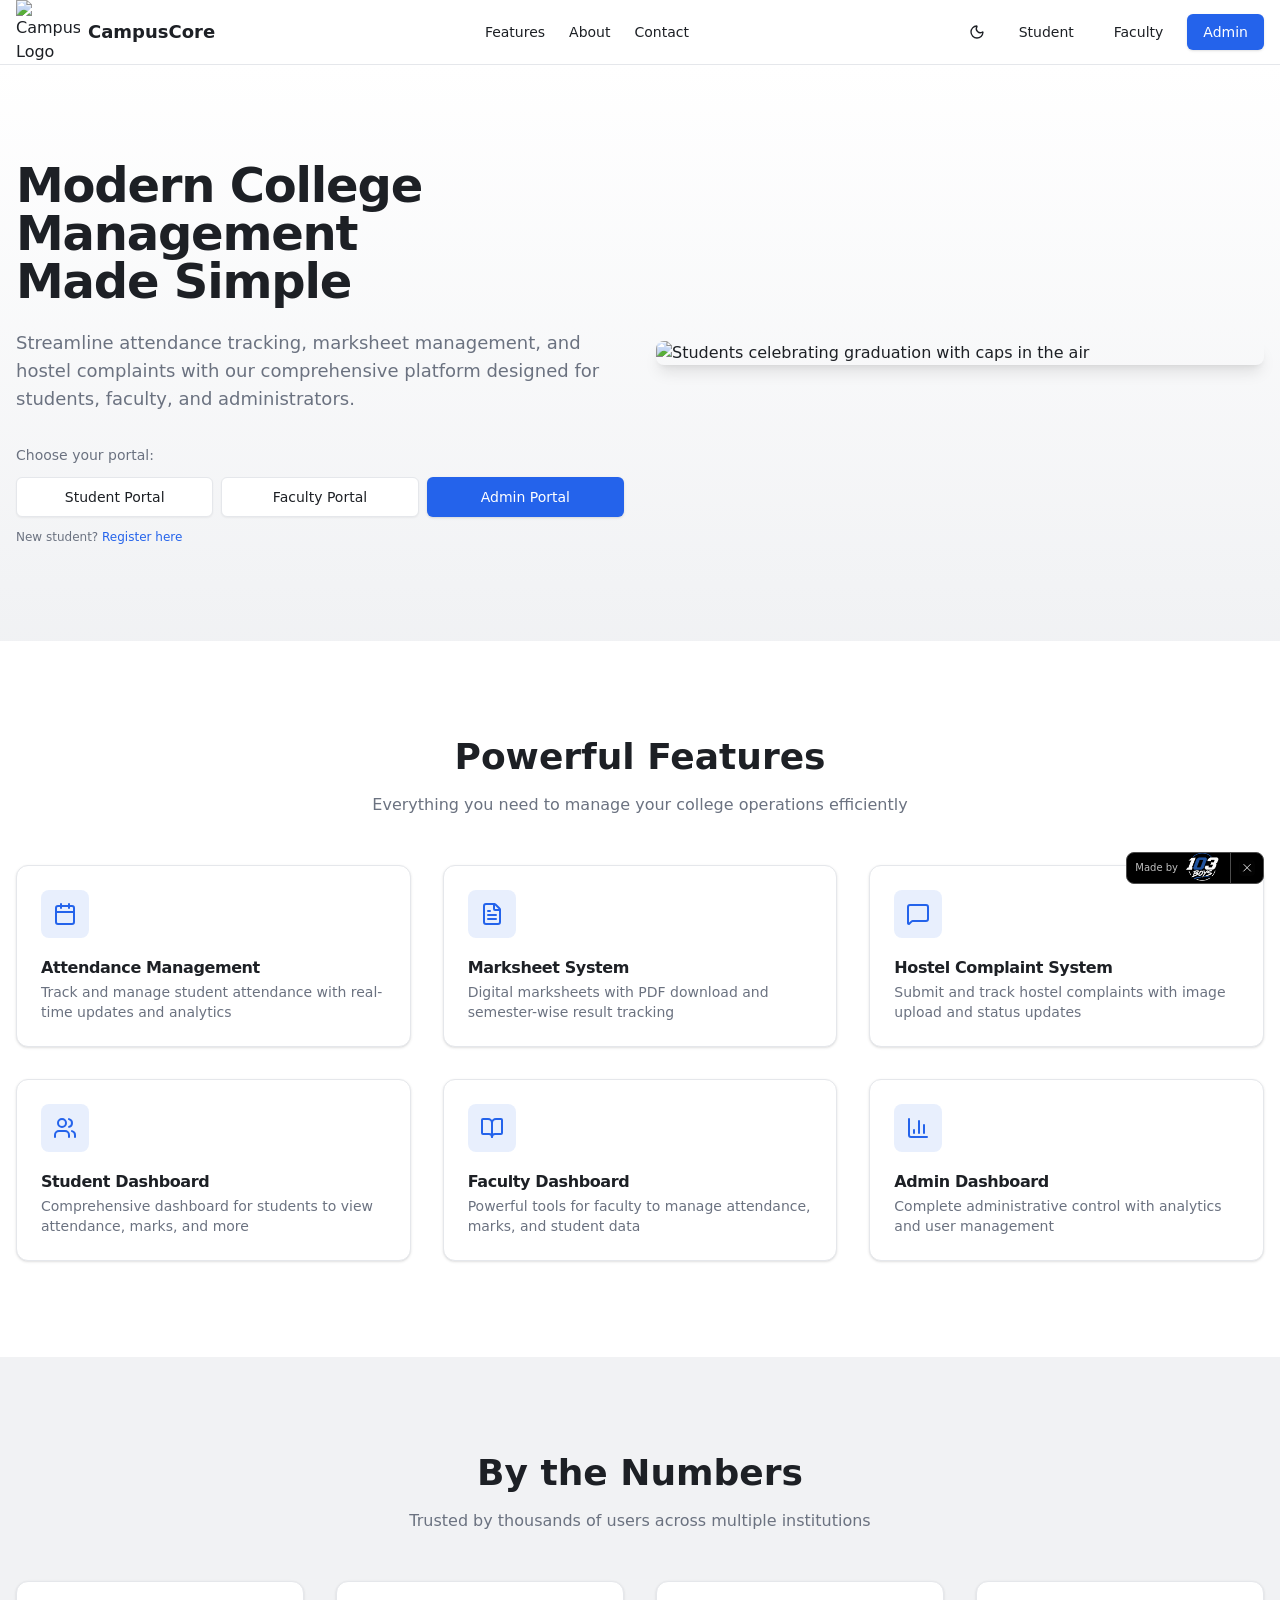
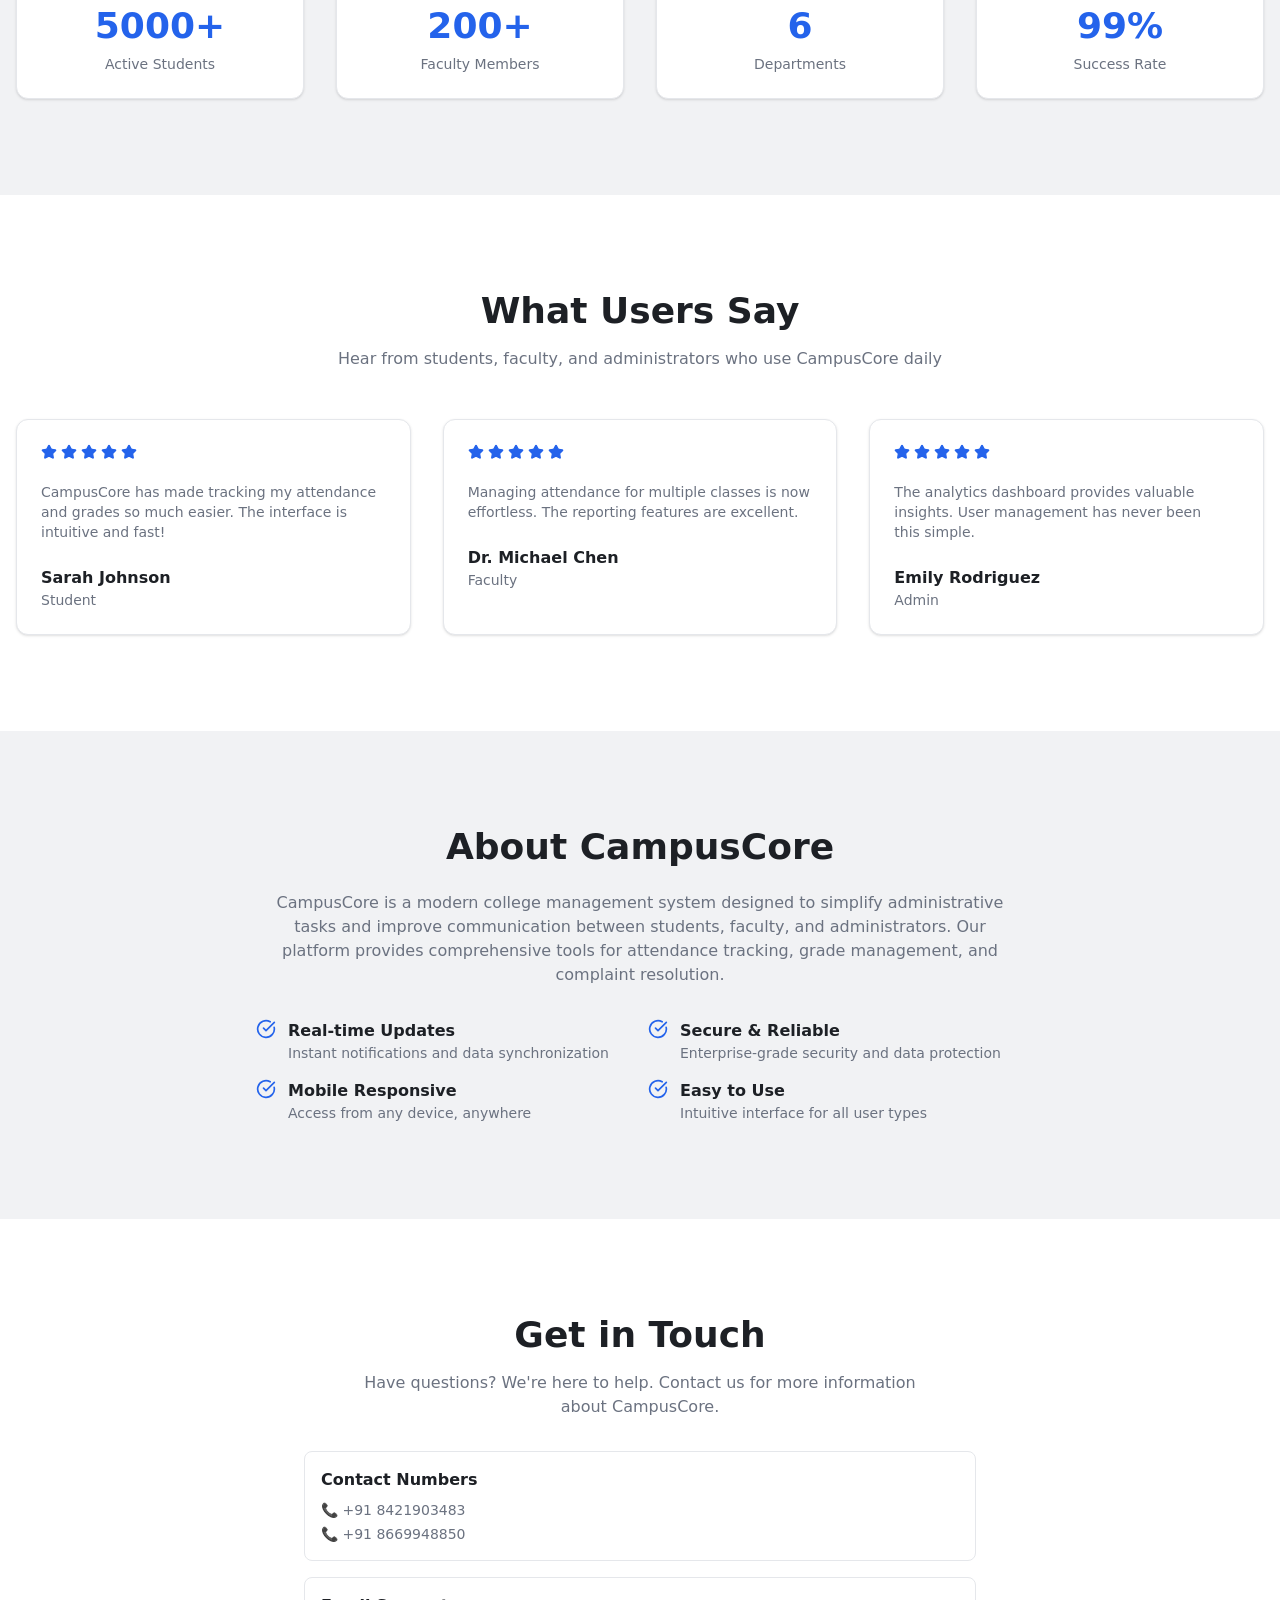
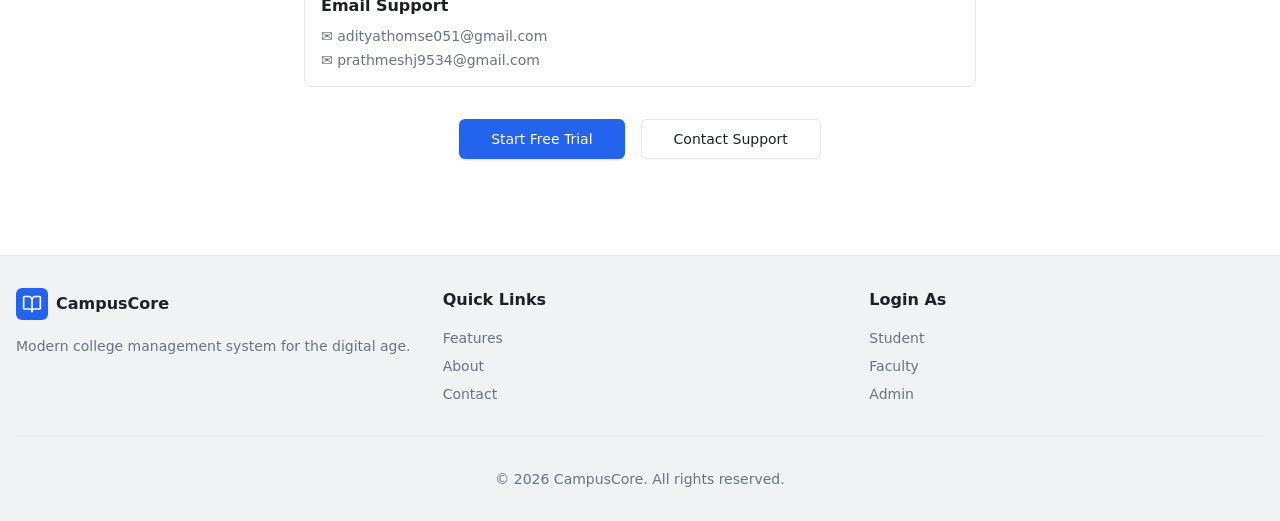
==== commit 61c0631f: "thank you!!" ====
--- a/index.html
+++ b/index.html
@@ -1,5 +1,5 @@
 <!DOCTYPE html>
-<html xmlns="http://www.w3.org/1999/xhtml" lang="en" class="light" style="color-scheme: light;"><head>
+<html xmlns="http://www.w3.org/1999/xhtml" lang="en" class="dark"><head>
 <title>CampusCore</title>
 <meta name="description" content="**CampusCore** is a modern all-in-one college management platform designed to simplify campus operations and enhance the student experience. It connects students, teachers, and administrators through " />
 <meta name="keywords" content="" />
@@ -28,8 +28,8 @@
     <meta charset="UTF-8" />
     <link rel="icon" type="image/svg+xml" href="miaoda-edit-image.s3cdn.medo.dev/bhu9x59qw8ap/IMG-bkbix9zvysjk.png" />
     <meta name="viewport" content="width=375, user-scalable=no, minimal-ui" />
-    <script type="module" crossorigin="" src="script.js"></script>
-    <link rel="stylesheet" crossorigin="" href="style.css" />
+    <script type="module" crossorigin="" src="miaoda-op-sourcecode.s3.us-west-2.amazonaws.com/source_code/projects/conv-bhu9x59qw8ao_1778672112507/assets/index-CcuE2eRr.js"></script>
+    <link rel="stylesheet" crossorigin="" href="miaoda-op-sourcecode.s3.us-west-2.amazonaws.com/source_code/projects/conv-bhu9x59qw8ao_1778672112507/assets/index-D46j9-14.css" />
     <script>
               (function () {
                 const redirect = new URLSearchParams(location.search).get('redirect');
@@ -39,7 +39,7 @@
               })();
             </script>
     <link rel="stylesheet" id="fonts-code" href="miaoda-font.cdn.bcebos.com/static/font_v1/fonts-code.css" />
-  <script src="miaoda-resource-static.s3cdn.medo.dev/runtime-inject/domain-static/online/1.0.59.1/static/miaoda-external.js" async=""></script><style type="text/css">.md-h5 #md-h5-iframe {
+  <script src="miaoda-resource-static.s3cdn.medo.dev/runtime-inject/domain-static/online/1.0.59.1/static/miaoda-external.js" async=""></script><style type="text/css">[data-sonner-toaster][dir=ltr],html[dir=ltr]{--toast-icon-margin-start:-3px;--toast-icon-margin-end:4px;--toast-svg-margin-start:-1px;--toast-svg-margin-end:0px;--toast-button-margin-start:auto;--toast-button-margin-end:0;--toast-close-button-start:0;--toast-close-button-end:unset;--toast-close-button-transform:translate(-35%, -35%)}[data-sonner-toaster][dir=rtl],html[dir=rtl]{--toast-icon-margin-start:4px;--toast-icon-margin-end:-3px;--toast-svg-margin-start:0px;--toast-svg-margin-end:-1px;--toast-button-margin-start:0;--toast-button-margin-end:auto;--toast-close-button-start:unset;--toast-close-button-end:0;--toast-close-button-transform:translate(35%, -35%)}[data-sonner-toaster]{position:fixed;width:var(--width);font-family:ui-sans-serif,system-ui,-apple-system,BlinkMacSystemFont,Segoe UI,Roboto,Helvetica Neue,Arial,Noto Sans,sans-serif,Apple Color Emoji,Segoe UI Emoji,Segoe UI Symbol,Noto Color Emoji;--gray1:hsl(0, 0%, 99%);--gray2:hsl(0, 0%, 97.3%);--gray3:hsl(0, 0%, 95.1%);--gray4:hsl(0, 0%, 93%);--gray5:hsl(0, 0%, 90.9%);--gray6:hsl(0, 0%, 88.7%);--gray7:hsl(0, 0%, 85.8%);--gray8:hsl(0, 0%, 78%);--gray9:hsl(0, 0%, 56.1%);--gray10:hsl(0, 0%, 52.3%);--gray11:hsl(0, 0%, 43.5%);--gray12:hsl(0, 0%, 9%);--border-radius:8px;box-sizing:border-box;padding:0;margin:0;list-style:none;outline:0;z-index:999999999;transition:transform .4s ease}@media (hover:none) and (pointer:coarse){[data-sonner-toaster][data-lifted=true]{transform:none}}[data-sonner-toaster][data-x-position=right]{right:var(--offset-right)}[data-sonner-toaster][data-x-position=left]{left:var(--offset-left)}[data-sonner-toaster][data-x-position=center]{left:50%;transform:translateX(-50%)}[data-sonner-toaster][data-y-position=top]{top:var(--offset-top)}[data-sonner-toaster][data-y-position=bottom]{bottom:var(--offset-bottom)}[data-sonner-toast]{--y:translateY(100%);--lift-amount:calc(var(--lift) * var(--gap));z-index:var(--z-index);position:absolute;opacity:0;transform:var(--y);touch-action:none;transition:transform .4s,opacity .4s,height .4s,box-shadow .2s;box-sizing:border-box;outline:0;overflow-wrap:anywhere}[data-sonner-toast][data-styled=true]{padding:16px;background:var(--normal-bg);border:1px solid var(--normal-border);color:var(--normal-text);border-radius:var(--border-radius);box-shadow:0 4px 12px rgba(0,0,0,.1);width:var(--width);font-size:13px;display:flex;align-items:center;gap:6px}[data-sonner-toast]:focus-visible{box-shadow:0 4px 12px rgba(0,0,0,.1),0 0 0 2px rgba(0,0,0,.2)}[data-sonner-toast][data-y-position=top]{top:0;--y:translateY(-100%);--lift:1;--lift-amount:calc(1 * var(--gap))}[data-sonner-toast][data-y-position=bottom]{bottom:0;--y:translateY(100%);--lift:-1;--lift-amount:calc(var(--lift) * var(--gap))}[data-sonner-toast][data-styled=true] [data-description]{font-weight:400;line-height:1.4;color:#3f3f3f}[data-rich-colors=true][data-sonner-toast][data-styled=true] [data-description]{color:inherit}[data-sonner-toaster][data-sonner-theme=dark] [data-description]{color:#e8e8e8}[data-sonner-toast][data-styled=true] [data-title]{font-weight:500;line-height:1.5;color:inherit}[data-sonner-toast][data-styled=true] [data-icon]{display:flex;height:16px;width:16px;position:relative;justify-content:flex-start;align-items:center;flex-shrink:0;margin-left:var(--toast-icon-margin-start);margin-right:var(--toast-icon-margin-end)}[data-sonner-toast][data-promise=true] [data-icon]&gt;svg{opacity:0;transform:scale(.8);transform-origin:center;animation:sonner-fade-in .3s ease forwards}[data-sonner-toast][data-styled=true] [data-icon]&gt;*{flex-shrink:0}[data-sonner-toast][data-styled=true] [data-icon] svg{margin-left:var(--toast-svg-margin-start);margin-right:var(--toast-svg-margin-end)}[data-sonner-toast][data-styled=true] [data-content]{display:flex;flex-direction:column;gap:2px}[data-sonner-toast][data-styled=true] [data-button]{border-radius:4px;padding-left:8px;padding-right:8px;height:24px;font-size:12px;color:var(--normal-bg);background:var(--normal-text);margin-left:var(--toast-button-margin-start);margin-right:var(--toast-button-margin-end);border:none;font-weight:500;cursor:pointer;outline:0;display:flex;align-items:center;flex-shrink:0;transition:opacity .4s,box-shadow .2s}[data-sonner-toast][data-styled=true] [data-button]:focus-visible{box-shadow:0 0 0 2px rgba(0,0,0,.4)}[data-sonner-toast][data-styled=true] [data-button]:first-of-type{margin-left:var(--toast-button-margin-start);margin-right:var(--toast-button-margin-end)}[data-sonner-toast][data-styled=true] [data-cancel]{color:var(--normal-text);background:rgba(0,0,0,.08)}[data-sonner-toaster][data-sonner-theme=dark] [data-sonner-toast][data-styled=true] [data-cancel]{background:rgba(255,255,255,.3)}[data-sonner-toast][data-styled=true] [data-close-button]{position:absolute;left:var(--toast-close-button-start);right:var(--toast-close-button-end);top:0;height:20px;width:20px;display:flex;justify-content:center;align-items:center;padding:0;color:var(--gray12);background:var(--normal-bg);border:1px solid var(--gray4);transform:var(--toast-close-button-transform);border-radius:50%;cursor:pointer;z-index:1;transition:opacity .1s,background .2s,border-color .2s}[data-sonner-toast][data-styled=true] [data-close-button]:focus-visible{box-shadow:0 4px 12px rgba(0,0,0,.1),0 0 0 2px rgba(0,0,0,.2)}[data-sonner-toast][data-styled=true] [data-disabled=true]{cursor:not-allowed}[data-sonner-toast][data-styled=true]:hover [data-close-button]:hover{background:var(--gray2);border-color:var(--gray5)}[data-sonner-toast][data-swiping=true]::before{content:'';position:absolute;left:-100%;right:-100%;height:100%;z-index:-1}[data-sonner-toast][data-y-position=top][data-swiping=true]::before{bottom:50%;transform:scaleY(3) translateY(50%)}[data-sonner-toast][data-y-position=bottom][data-swiping=true]::before{top:50%;transform:scaleY(3) translateY(-50%)}[data-sonner-toast][data-swiping=false][data-removed=true]::before{content:'';position:absolute;inset:0;transform:scaleY(2)}[data-sonner-toast][data-expanded=true]::after{content:'';position:absolute;left:0;height:calc(var(--gap) + 1px);bottom:100%;width:100%}[data-sonner-toast][data-mounted=true]{--y:translateY(0);opacity:1}[data-sonner-toast][data-expanded=false][data-front=false]{--scale:var(--toasts-before) * 0.05 + 1;--y:translateY(calc(var(--lift-amount) * var(--toasts-before))) scale(calc(-1 * var(--scale)));height:var(--front-toast-height)}[data-sonner-toast]&gt;*{transition:opacity .4s}[data-sonner-toast][data-x-position=right]{right:0}[data-sonner-toast][data-x-position=left]{left:0}[data-sonner-toast][data-expanded=false][data-front=false][data-styled=true]&gt;*{opacity:0}[data-sonner-toast][data-visible=false]{opacity:0;pointer-events:none}[data-sonner-toast][data-mounted=true][data-expanded=true]{--y:translateY(calc(var(--lift) * var(--offset)));height:var(--initial-height)}[data-sonner-toast][data-removed=true][data-front=true][data-swipe-out=false]{--y:translateY(calc(var(--lift) * -100%));opacity:0}[data-sonner-toast][data-removed=true][data-front=false][data-swipe-out=false][data-expanded=true]{--y:translateY(calc(var(--lift) * var(--offset) + var(--lift) * -100%));opacity:0}[data-sonner-toast][data-removed=true][data-front=false][data-swipe-out=false][data-expanded=false]{--y:translateY(40%);opacity:0;transition:transform .5s,opacity .2s}[data-sonner-toast][data-removed=true][data-front=false]::before{height:calc(var(--initial-height) + 20%)}[data-sonner-toast][data-swiping=true]{transform:var(--y) translateY(var(--swipe-amount-y,0)) translateX(var(--swipe-amount-x,0));transition:none}[data-sonner-toast][data-swiped=true]{user-select:none}[data-sonner-toast][data-swipe-out=true][data-y-position=bottom],[data-sonner-toast][data-swipe-out=true][data-y-position=top]{animation-duration:.2s;animation-timing-function:ease-out;animation-fill-mode:forwards}[data-sonner-toast][data-swipe-out=true][data-swipe-direction=left]{animation-name:swipe-out-left}[data-sonner-toast][data-swipe-out=true][data-swipe-direction=right]{animation-name:swipe-out-right}[data-sonner-toast][data-swipe-out=true][data-swipe-direction=up]{animation-name:swipe-out-up}[data-sonner-toast][data-swipe-out=true][data-swipe-direction=down]{animation-name:swipe-out-down}@keyframes swipe-out-left{from{transform:var(--y) translateX(var(--swipe-amount-x));opacity:1}to{transform:var(--y) translateX(calc(var(--swipe-amount-x) - 100%));opacity:0}}@keyframes swipe-out-right{from{transform:var(--y) translateX(var(--swipe-amount-x));opacity:1}to{transform:var(--y) translateX(calc(var(--swipe-amount-x) + 100%));opacity:0}}@keyframes swipe-out-up{from{transform:var(--y) translateY(var(--swipe-amount-y));opacity:1}to{transform:var(--y) translateY(calc(var(--swipe-amount-y) - 100%));opacity:0}}@keyframes swipe-out-down{from{transform:var(--y) translateY(var(--swipe-amount-y));opacity:1}to{transform:var(--y) translateY(calc(var(--swipe-amount-y) + 100%));opacity:0}}@media (max-width:600px){[data-sonner-toaster]{position:fixed;right:var(--mobile-offset-right);left:var(--mobile-offset-left);width:100%}[data-sonner-toaster][dir=rtl]{left:calc(var(--mobile-offset-left) * -1)}[data-sonner-toaster] [data-sonner-toast]{left:0;right:0;width:calc(100% - var(--mobile-offset-left) * 2)}[data-sonner-toaster][data-x-position=left]{left:var(--mobile-offset-left)}[data-sonner-toaster][data-y-position=bottom]{bottom:var(--mobile-offset-bottom)}[data-sonner-toaster][data-y-position=top]{top:var(--mobile-offset-top)}[data-sonner-toaster][data-x-position=center]{left:var(--mobile-offset-left);right:var(--mobile-offset-right);transform:none}}[data-sonner-toaster][data-sonner-theme=light]{--normal-bg:#fff;--normal-border:var(--gray4);--normal-text:var(--gray12);--success-bg:hsl(143, 85%, 96%);--success-border:hsl(145, 92%, 87%);--success-text:hsl(140, 100%, 27%);--info-bg:hsl(208, 100%, 97%);--info-border:hsl(221, 91%, 93%);--info-text:hsl(210, 92%, 45%);--warning-bg:hsl(49, 100%, 97%);--warning-border:hsl(49, 91%, 84%);--warning-text:hsl(31, 92%, 45%);--error-bg:hsl(359, 100%, 97%);--error-border:hsl(359, 100%, 94%);--error-text:hsl(360, 100%, 45%)}[data-sonner-toaster][data-sonner-theme=light] [data-sonner-toast][data-invert=true]{--normal-bg:#000;--normal-border:hsl(0, 0%, 20%);--normal-text:var(--gray1)}[data-sonner-toaster][data-sonner-theme=dark] [data-sonner-toast][data-invert=true]{--normal-bg:#fff;--normal-border:var(--gray3);--normal-text:var(--gray12)}[data-sonner-toaster][data-sonner-theme=dark]{--normal-bg:#000;--normal-bg-hover:hsl(0, 0%, 12%);--normal-border:hsl(0, 0%, 20%);--normal-border-hover:hsl(0, 0%, 25%);--normal-text:var(--gray1);--success-bg:hsl(150, 100%, 6%);--success-border:hsl(147, 100%, 12%);--success-text:hsl(150, 86%, 65%);--info-bg:hsl(215, 100%, 6%);--info-border:hsl(223, 43%, 17%);--info-text:hsl(216, 87%, 65%);--warning-bg:hsl(64, 100%, 6%);--warning-border:hsl(60, 100%, 9%);--warning-text:hsl(46, 87%, 65%);--error-bg:hsl(358, 76%, 10%);--error-border:hsl(357, 89%, 16%);--error-text:hsl(358, 100%, 81%)}[data-sonner-toaster][data-sonner-theme=dark] [data-sonner-toast] [data-close-button]{background:var(--normal-bg);border-color:var(--normal-border);color:var(--normal-text)}[data-sonner-toaster][data-sonner-theme=dark] [data-sonner-toast] [data-close-button]:hover{background:var(--normal-bg-hover);border-color:var(--normal-border-hover)}[data-rich-colors=true][data-sonner-toast][data-type=success]{background:var(--success-bg);border-color:var(--success-border);color:var(--success-text)}[data-rich-colors=true][data-sonner-toast][data-type=success] [data-close-button]{background:var(--success-bg);border-color:var(--success-border);color:var(--success-text)}[data-rich-colors=true][data-sonner-toast][data-type=info]{background:var(--info-bg);border-color:var(--info-border);color:var(--info-text)}[data-rich-colors=true][data-sonner-toast][data-type=info] [data-close-button]{background:var(--info-bg);border-color:var(--info-border);color:var(--info-text)}[data-rich-colors=true][data-sonner-toast][data-type=warning]{background:var(--warning-bg);border-color:var(--warning-border);color:var(--warning-text)}[data-rich-colors=true][data-sonner-toast][data-type=warning] [data-close-button]{background:var(--warning-bg);border-color:var(--warning-border);color:var(--warning-text)}[data-rich-colors=true][data-sonner-toast][data-type=error]{background:var(--error-bg);border-color:var(--error-border);color:var(--error-text)}[data-rich-colors=true][data-sonner-toast][data-type=error] [data-close-button]{background:var(--error-bg);border-color:var(--error-border);color:var(--error-text)}.sonner-loading-wrapper{--size:16px;height:var(--size);width:var(--size);position:absolute;inset:0;z-index:10}.sonner-loading-wrapper[data-visible=false]{transform-origin:center;animation:sonner-fade-out .2s ease forwards}.sonner-spinner{position:relative;top:50%;left:50%;height:var(--size);width:var(--size)}.sonner-loading-bar{animation:sonner-spin 1.2s linear infinite;background:var(--gray11);border-radius:6px;height:8%;left:-10%;position:absolute;top:-3.9%;width:24%}.sonner-loading-bar:first-child{animation-delay:-1.2s;transform:rotate(.0001deg) translate(146%)}.sonner-loading-bar:nth-child(2){animation-delay:-1.1s;transform:rotate(30deg) translate(146%)}.sonner-loading-bar:nth-child(3){animation-delay:-1s;transform:rotate(60deg) translate(146%)}.sonner-loading-bar:nth-child(4){animation-delay:-.9s;transform:rotate(90deg) translate(146%)}.sonner-loading-bar:nth-child(5){animation-delay:-.8s;transform:rotate(120deg) translate(146%)}.sonner-loading-bar:nth-child(6){animation-delay:-.7s;transform:rotate(150deg) translate(146%)}.sonner-loading-bar:nth-child(7){animation-delay:-.6s;transform:rotate(180deg) translate(146%)}.sonner-loading-bar:nth-child(8){animation-delay:-.5s;transform:rotate(210deg) translate(146%)}.sonner-loading-bar:nth-child(9){animation-delay:-.4s;transform:rotate(240deg) translate(146%)}.sonner-loading-bar:nth-child(10){animation-delay:-.3s;transform:rotate(270deg) translate(146%)}.sonner-loading-bar:nth-child(11){animation-delay:-.2s;transform:rotate(300deg) translate(146%)}.sonner-loading-bar:nth-child(12){animation-delay:-.1s;transform:rotate(330deg) translate(146%)}@keyframes sonner-fade-in{0%{opacity:0;transform:scale(.8)}100%{opacity:1;transform:scale(1)}}@keyframes sonner-fade-out{0%{opacity:1;transform:scale(1)}100%{opacity:0;transform:scale(.8)}}@keyframes sonner-spin{0%{opacity:1}100%{opacity:.15}}@media (prefers-reduced-motion){.sonner-loading-bar,[data-sonner-toast],[data-sonner-toast]&gt;*{transition:none!important;animation:none!important}}.sonner-loader{position:absolute;top:50%;left:50%;transform:translate(-50%,-50%);transform-origin:center;transition:opacity .2s,transform .2s}.sonner-loader[data-visible=false]{opacity:0;transform:scale(.8) translate(-50%,-50%)}</style><style type="text/css">.md-h5 #md-h5-iframe {
   position: absolute;
   transform: translate(-50%);
   transform-origin: top;
@@ -236,9 +236,9 @@
 }
 .privilege-mask .privilege-close {
   width: 16px;
-}</style><style type="text/css">[data-sonner-toaster][dir=ltr],html[dir=ltr]{--toast-icon-margin-start:-3px;--toast-icon-margin-end:4px;--toast-svg-margin-start:-1px;--toast-svg-margin-end:0px;--toast-button-margin-start:auto;--toast-button-margin-end:0;--toast-close-button-start:0;--toast-close-button-end:unset;--toast-close-button-transform:translate(-35%, -35%)}[data-sonner-toaster][dir=rtl],html[dir=rtl]{--toast-icon-margin-start:4px;--toast-icon-margin-end:-3px;--toast-svg-margin-start:0px;--toast-svg-margin-end:-1px;--toast-button-margin-start:0;--toast-button-margin-end:auto;--toast-close-button-start:unset;--toast-close-button-end:0;--toast-close-button-transform:translate(35%, -35%)}[data-sonner-toaster]{position:fixed;width:var(--width);font-family:ui-sans-serif,system-ui,-apple-system,BlinkMacSystemFont,Segoe UI,Roboto,Helvetica Neue,Arial,Noto Sans,sans-serif,Apple Color Emoji,Segoe UI Emoji,Segoe UI Symbol,Noto Color Emoji;--gray1:hsl(0, 0%, 99%);--gray2:hsl(0, 0%, 97.3%);--gray3:hsl(0, 0%, 95.1%);--gray4:hsl(0, 0%, 93%);--gray5:hsl(0, 0%, 90.9%);--gray6:hsl(0, 0%, 88.7%);--gray7:hsl(0, 0%, 85.8%);--gray8:hsl(0, 0%, 78%);--gray9:hsl(0, 0%, 56.1%);--gray10:hsl(0, 0%, 52.3%);--gray11:hsl(0, 0%, 43.5%);--gray12:hsl(0, 0%, 9%);--border-radius:8px;box-sizing:border-box;padding:0;margin:0;list-style:none;outline:0;z-index:999999999;transition:transform .4s ease}@media (hover:none) and (pointer:coarse){[data-sonner-toaster][data-lifted=true]{transform:none}}[data-sonner-toaster][data-x-position=right]{right:var(--offset-right)}[data-sonner-toaster][data-x-position=left]{left:var(--offset-left)}[data-sonner-toaster][data-x-position=center]{left:50%;transform:translateX(-50%)}[data-sonner-toaster][data-y-position=top]{top:var(--offset-top)}[data-sonner-toaster][data-y-position=bottom]{bottom:var(--offset-bottom)}[data-sonner-toast]{--y:translateY(100%);--lift-amount:calc(var(--lift) * var(--gap));z-index:var(--z-index);position:absolute;opacity:0;transform:var(--y);touch-action:none;transition:transform .4s,opacity .4s,height .4s,box-shadow .2s;box-sizing:border-box;outline:0;overflow-wrap:anywhere}[data-sonner-toast][data-styled=true]{padding:16px;background:var(--normal-bg);border:1px solid var(--normal-border);color:var(--normal-text);border-radius:var(--border-radius);box-shadow:0 4px 12px rgba(0,0,0,.1);width:var(--width);font-size:13px;display:flex;align-items:center;gap:6px}[data-sonner-toast]:focus-visible{box-shadow:0 4px 12px rgba(0,0,0,.1),0 0 0 2px rgba(0,0,0,.2)}[data-sonner-toast][data-y-position=top]{top:0;--y:translateY(-100%);--lift:1;--lift-amount:calc(1 * var(--gap))}[data-sonner-toast][data-y-position=bottom]{bottom:0;--y:translateY(100%);--lift:-1;--lift-amount:calc(var(--lift) * var(--gap))}[data-sonner-toast][data-styled=true] [data-description]{font-weight:400;line-height:1.4;color:#3f3f3f}[data-rich-colors=true][data-sonner-toast][data-styled=true] [data-description]{color:inherit}[data-sonner-toaster][data-sonner-theme=dark] [data-description]{color:#e8e8e8}[data-sonner-toast][data-styled=true] [data-title]{font-weight:500;line-height:1.5;color:inherit}[data-sonner-toast][data-styled=true] [data-icon]{display:flex;height:16px;width:16px;position:relative;justify-content:flex-start;align-items:center;flex-shrink:0;margin-left:var(--toast-icon-margin-start);margin-right:var(--toast-icon-margin-end)}[data-sonner-toast][data-promise=true] [data-icon]&gt;svg{opacity:0;transform:scale(.8);transform-origin:center;animation:sonner-fade-in .3s ease forwards}[data-sonner-toast][data-styled=true] [data-icon]&gt;*{flex-shrink:0}[data-sonner-toast][data-styled=true] [data-icon] svg{margin-left:var(--toast-svg-margin-start);margin-right:var(--toast-svg-margin-end)}[data-sonner-toast][data-styled=true] [data-content]{display:flex;flex-direction:column;gap:2px}[data-sonner-toast][data-styled=true] [data-button]{border-radius:4px;padding-left:8px;padding-right:8px;height:24px;font-size:12px;color:var(--normal-bg);background:var(--normal-text);margin-left:var(--toast-button-margin-start);margin-right:var(--toast-button-margin-end);border:none;font-weight:500;cursor:pointer;outline:0;display:flex;align-items:center;flex-shrink:0;transition:opacity .4s,box-shadow .2s}[data-sonner-toast][data-styled=true] [data-button]:focus-visible{box-shadow:0 0 0 2px rgba(0,0,0,.4)}[data-sonner-toast][data-styled=true] [data-button]:first-of-type{margin-left:var(--toast-button-margin-start);margin-right:var(--toast-button-margin-end)}[data-sonner-toast][data-styled=true] [data-cancel]{color:var(--normal-text);background:rgba(0,0,0,.08)}[data-sonner-toaster][data-sonner-theme=dark] [data-sonner-toast][data-styled=true] [data-cancel]{background:rgba(255,255,255,.3)}[data-sonner-toast][data-styled=true] [data-close-button]{position:absolute;left:var(--toast-close-button-start);right:var(--toast-close-button-end);top:0;height:20px;width:20px;display:flex;justify-content:center;align-items:center;padding:0;color:var(--gray12);background:var(--normal-bg);border:1px solid var(--gray4);transform:var(--toast-close-button-transform);border-radius:50%;cursor:pointer;z-index:1;transition:opacity .1s,background .2s,border-color .2s}[data-sonner-toast][data-styled=true] [data-close-button]:focus-visible{box-shadow:0 4px 12px rgba(0,0,0,.1),0 0 0 2px rgba(0,0,0,.2)}[data-sonner-toast][data-styled=true] [data-disabled=true]{cursor:not-allowed}[data-sonner-toast][data-styled=true]:hover [data-close-button]:hover{background:var(--gray2);border-color:var(--gray5)}[data-sonner-toast][data-swiping=true]::before{content:'';position:absolute;left:-100%;right:-100%;height:100%;z-index:-1}[data-sonner-toast][data-y-position=top][data-swiping=true]::before{bottom:50%;transform:scaleY(3) translateY(50%)}[data-sonner-toast][data-y-position=bottom][data-swiping=true]::before{top:50%;transform:scaleY(3) translateY(-50%)}[data-sonner-toast][data-swiping=false][data-removed=true]::before{content:'';position:absolute;inset:0;transform:scaleY(2)}[data-sonner-toast][data-expanded=true]::after{content:'';position:absolute;left:0;height:calc(var(--gap) + 1px);bottom:100%;width:100%}[data-sonner-toast][data-mounted=true]{--y:translateY(0);opacity:1}[data-sonner-toast][data-expanded=false][data-front=false]{--scale:var(--toasts-before) * 0.05 + 1;--y:translateY(calc(var(--lift-amount) * var(--toasts-before))) scale(calc(-1 * var(--scale)));height:var(--front-toast-height)}[data-sonner-toast]&gt;*{transition:opacity .4s}[data-sonner-toast][data-x-position=right]{right:0}[data-sonner-toast][data-x-position=left]{left:0}[data-sonner-toast][data-expanded=false][data-front=false][data-styled=true]&gt;*{opacity:0}[data-sonner-toast][data-visible=false]{opacity:0;pointer-events:none}[data-sonner-toast][data-mounted=true][data-expanded=true]{--y:translateY(calc(var(--lift) * var(--offset)));height:var(--initial-height)}[data-sonner-toast][data-removed=true][data-front=true][data-swipe-out=false]{--y:translateY(calc(var(--lift) * -100%));opacity:0}[data-sonner-toast][data-removed=true][data-front=false][data-swipe-out=false][data-expanded=true]{--y:translateY(calc(var(--lift) * var(--offset) + var(--lift) * -100%));opacity:0}[data-sonner-toast][data-removed=true][data-front=false][data-swipe-out=false][data-expanded=false]{--y:translateY(40%);opacity:0;transition:transform .5s,opacity .2s}[data-sonner-toast][data-removed=true][data-front=false]::before{height:calc(var(--initial-height) + 20%)}[data-sonner-toast][data-swiping=true]{transform:var(--y) translateY(var(--swipe-amount-y,0)) translateX(var(--swipe-amount-x,0));transition:none}[data-sonner-toast][data-swiped=true]{user-select:none}[data-sonner-toast][data-swipe-out=true][data-y-position=bottom],[data-sonner-toast][data-swipe-out=true][data-y-position=top]{animation-duration:.2s;animation-timing-function:ease-out;animation-fill-mode:forwards}[data-sonner-toast][data-swipe-out=true][data-swipe-direction=left]{animation-name:swipe-out-left}[data-sonner-toast][data-swipe-out=true][data-swipe-direction=right]{animation-name:swipe-out-right}[data-sonner-toast][data-swipe-out=true][data-swipe-direction=up]{animation-name:swipe-out-up}[data-sonner-toast][data-swipe-out=true][data-swipe-direction=down]{animation-name:swipe-out-down}@keyframes swipe-out-left{from{transform:var(--y) translateX(var(--swipe-amount-x));opacity:1}to{transform:var(--y) translateX(calc(var(--swipe-amount-x) - 100%));opacity:0}}@keyframes swipe-out-right{from{transform:var(--y) translateX(var(--swipe-amount-x));opacity:1}to{transform:var(--y) translateX(calc(var(--swipe-amount-x) + 100%));opacity:0}}@keyframes swipe-out-up{from{transform:var(--y) translateY(var(--swipe-amount-y));opacity:1}to{transform:var(--y) translateY(calc(var(--swipe-amount-y) - 100%));opacity:0}}@keyframes swipe-out-down{from{transform:var(--y) translateY(var(--swipe-amount-y));opacity:1}to{transform:var(--y) translateY(calc(var(--swipe-amount-y) + 100%));opacity:0}}@media (max-width:600px){[data-sonner-toaster]{position:fixed;right:var(--mobile-offset-right);left:var(--mobile-offset-left);width:100%}[data-sonner-toaster][dir=rtl]{left:calc(var(--mobile-offset-left) * -1)}[data-sonner-toaster] [data-sonner-toast]{left:0;right:0;width:calc(100% - var(--mobile-offset-left) * 2)}[data-sonner-toaster][data-x-position=left]{left:var(--mobile-offset-left)}[data-sonner-toaster][data-y-position=bottom]{bottom:var(--mobile-offset-bottom)}[data-sonner-toaster][data-y-position=top]{top:var(--mobile-offset-top)}[data-sonner-toaster][data-x-position=center]{left:var(--mobile-offset-left);right:var(--mobile-offset-right);transform:none}}[data-sonner-toaster][data-sonner-theme=light]{--normal-bg:#fff;--normal-border:var(--gray4);--normal-text:var(--gray12);--success-bg:hsl(143, 85%, 96%);--success-border:hsl(145, 92%, 87%);--success-text:hsl(140, 100%, 27%);--info-bg:hsl(208, 100%, 97%);--info-border:hsl(221, 91%, 93%);--info-text:hsl(210, 92%, 45%);--warning-bg:hsl(49, 100%, 97%);--warning-border:hsl(49, 91%, 84%);--warning-text:hsl(31, 92%, 45%);--error-bg:hsl(359, 100%, 97%);--error-border:hsl(359, 100%, 94%);--error-text:hsl(360, 100%, 45%)}[data-sonner-toaster][data-sonner-theme=light] [data-sonner-toast][data-invert=true]{--normal-bg:#000;--normal-border:hsl(0, 0%, 20%);--normal-text:var(--gray1)}[data-sonner-toaster][data-sonner-theme=dark] [data-sonner-toast][data-invert=true]{--normal-bg:#fff;--normal-border:var(--gray3);--normal-text:var(--gray12)}[data-sonner-toaster][data-sonner-theme=dark]{--normal-bg:#000;--normal-bg-hover:hsl(0, 0%, 12%);--normal-border:hsl(0, 0%, 20%);--normal-border-hover:hsl(0, 0%, 25%);--normal-text:var(--gray1);--success-bg:hsl(150, 100%, 6%);--success-border:hsl(147, 100%, 12%);--success-text:hsl(150, 86%, 65%);--info-bg:hsl(215, 100%, 6%);--info-border:hsl(223, 43%, 17%);--info-text:hsl(216, 87%, 65%);--warning-bg:hsl(64, 100%, 6%);--warning-border:hsl(60, 100%, 9%);--warning-text:hsl(46, 87%, 65%);--error-bg:hsl(358, 76%, 10%);--error-border:hsl(357, 89%, 16%);--error-text:hsl(358, 100%, 81%)}[data-sonner-toaster][data-sonner-theme=dark] [data-sonner-toast] [data-close-button]{background:var(--normal-bg);border-color:var(--normal-border);color:var(--normal-text)}[data-sonner-toaster][data-sonner-theme=dark] [data-sonner-toast] [data-close-button]:hover{background:var(--normal-bg-hover);border-color:var(--normal-border-hover)}[data-rich-colors=true][data-sonner-toast][data-type=success]{background:var(--success-bg);border-color:var(--success-border);color:var(--success-text)}[data-rich-colors=true][data-sonner-toast][data-type=success] [data-close-button]{background:var(--success-bg);border-color:var(--success-border);color:var(--success-text)}[data-rich-colors=true][data-sonner-toast][data-type=info]{background:var(--info-bg);border-color:var(--info-border);color:var(--info-text)}[data-rich-colors=true][data-sonner-toast][data-type=info] [data-close-button]{background:var(--info-bg);border-color:var(--info-border);color:var(--info-text)}[data-rich-colors=true][data-sonner-toast][data-type=warning]{background:var(--warning-bg);border-color:var(--warning-border);color:var(--warning-text)}[data-rich-colors=true][data-sonner-toast][data-type=warning] [data-close-button]{background:var(--warning-bg);border-color:var(--warning-border);color:var(--warning-text)}[data-rich-colors=true][data-sonner-toast][data-type=error]{background:var(--error-bg);border-color:var(--error-border);color:var(--error-text)}[data-rich-colors=true][data-sonner-toast][data-type=error] [data-close-button]{background:var(--error-bg);border-color:var(--error-border);color:var(--error-text)}.sonner-loading-wrapper{--size:16px;height:var(--size);width:var(--size);position:absolute;inset:0;z-index:10}.sonner-loading-wrapper[data-visible=false]{transform-origin:center;animation:sonner-fade-out .2s ease forwards}.sonner-spinner{position:relative;top:50%;left:50%;height:var(--size);width:var(--size)}.sonner-loading-bar{animation:sonner-spin 1.2s linear infinite;background:var(--gray11);border-radius:6px;height:8%;left:-10%;position:absolute;top:-3.9%;width:24%}.sonner-loading-bar:first-child{animation-delay:-1.2s;transform:rotate(.0001deg) translate(146%)}.sonner-loading-bar:nth-child(2){animation-delay:-1.1s;transform:rotate(30deg) translate(146%)}.sonner-loading-bar:nth-child(3){animation-delay:-1s;transform:rotate(60deg) translate(146%)}.sonner-loading-bar:nth-child(4){animation-delay:-.9s;transform:rotate(90deg) translate(146%)}.sonner-loading-bar:nth-child(5){animation-delay:-.8s;transform:rotate(120deg) translate(146%)}.sonner-loading-bar:nth-child(6){animation-delay:-.7s;transform:rotate(150deg) translate(146%)}.sonner-loading-bar:nth-child(7){animation-delay:-.6s;transform:rotate(180deg) translate(146%)}.sonner-loading-bar:nth-child(8){animation-delay:-.5s;transform:rotate(210deg) translate(146%)}.sonner-loading-bar:nth-child(9){animation-delay:-.4s;transform:rotate(240deg) translate(146%)}.sonner-loading-bar:nth-child(10){animation-delay:-.3s;transform:rotate(270deg) translate(146%)}.sonner-loading-bar:nth-child(11){animation-delay:-.2s;transform:rotate(300deg) translate(146%)}.sonner-loading-bar:nth-child(12){animation-delay:-.1s;transform:rotate(330deg) translate(146%)}@keyframes sonner-fade-in{0%{opacity:0;transform:scale(.8)}100%{opacity:1;transform:scale(1)}}@keyframes sonner-fade-out{0%{opacity:1;transform:scale(1)}100%{opacity:0;transform:scale(.8)}}@keyframes sonner-spin{0%{opacity:1}100%{opacity:.15}}@media (prefers-reduced-motion){.sonner-loading-bar,[data-sonner-toast],[data-sonner-toast]&gt;*{transition:none!important;animation:none!important}}.sonner-loader{position:absolute;top:50%;left:50%;transform:translate(-50%,-50%);transform-origin:center;transition:opacity .2s,transform .2s}.sonner-loader[data-visible=false]{opacity:0;transform:scale(.8) translate(-50%,-50%)}</style></head>
+}</style></head>
   <body>
-    <div id="root"><script nonce="">((e,t,n,r,i,a,o,s)=&gt;{let c=document.documentElement,l=[`light`,`dark`];function u(t){(Array.isArray(e)?e:[e]).forEach(e=&gt;{let n=e===`class`,r=n&amp;&amp;a?i.map(e=&gt;a[e]||e):i;n?(c.classList.remove(...r),c.classList.add(a&amp;&amp;a[t]?a[t]:t)):c.setAttribute(e,t)}),d(t)}function d(e){s&amp;&amp;l.includes(e)&amp;&amp;(c.style.colorScheme=e)}function f(){return window.matchMedia(`(prefers-color-scheme: dark)`).matches?`dark`:`light`}if(r)u(r);else try{let e=localStorage.getItem(t)||n;u(o&amp;&amp;e===`system`?f():e)}catch{}})("class","theme","light",null,["light","dark"],null,true,true)</script><div class="flex min-h-screen w-full flex-col"><main class="flex-grow"><div class="flex min-h-screen flex-col"><header class="sticky top-0 z-50 w-full border-b bg-background/95 backdrop-blur supports-[backdrop-filter]:bg-background/60"><div class="container mx-auto flex h-16 items-center justify-between px-4"><a class="flex items-center gap-2" href="/" data-discover="true"><img src="miaoda-edit-image.s3cdn.medo.dev/bhu9x59qw8ap/IMG-bkarvw2zkb28.png" alt="CampusCore Logo" class="h-16 w-16 object-contain" data-editor-config="%7B%22defaultSrc%22%3A%22https%3A%2F%2Fmiaoda-edit-image.s3cdn.medo.dev%2Fbhu9x59qw8ap%2FIMG-bkarvw2zkb28.png%22%7D" /><span class="text-lg font-semibold">CampusCore</span></a><nav class="hidden items-center gap-6 md:flex"><a href="#features" class="text-sm font-medium hover:text-primary">Features</a><a href="#about" class="text-sm font-medium hover:text-primary">About</a><a href="#contact" class="text-sm font-medium hover:text-primary">Contact</a></nav><div class="flex items-center gap-2"><button class="items-center justify-center gap-2 whitespace-nowrap rounded-md text-sm font-medium transition-colors focus-visible:outline-none focus-visible:ring-1 focus-visible:ring-ring disabled:pointer-events-none disabled:opacity-50 [&amp;_svg]:pointer-events-none [&amp;_svg]:size-4 [&amp;_svg]:shrink-0 hover:bg-accent hover:text-accent-foreground h-9 w-9 hidden md:inline-flex"><svg xmlns="http://www.w3.org/2000/svg" width="24" height="24" viewBox="0 0 24 24" fill="none" stroke="currentColor" stroke-width="2" stroke-linecap="round" stroke-linejoin="round" class="lucide lucide-moon h-5 w-5" aria-hidden="true"><path d="M20.985 12.486a9 9 0 1 1-9.473-9.472c.405-.022.617.46.402.803a6 6 0 0 0 8.268 8.268c.344-.215.825-.004.803.401"/></svg></button><div class="hidden items-center gap-2 md:flex"><a href="/auth/student/login" data-discover="true"><button class="inline-flex items-center justify-center gap-2 whitespace-nowrap rounded-md text-sm font-medium transition-colors focus-visible:outline-none focus-visible:ring-1 focus-visible:ring-ring disabled:pointer-events-none disabled:opacity-50 [&amp;_svg]:pointer-events-none [&amp;_svg]:size-4 [&amp;_svg]:shrink-0 hover:bg-accent hover:text-accent-foreground h-9 px-4 py-2">Student</button></a><a href="/auth/faculty/login" data-discover="true"><button class="inline-flex items-center justify-center gap-2 whitespace-nowrap rounded-md text-sm font-medium transition-colors focus-visible:outline-none focus-visible:ring-1 focus-visible:ring-ring disabled:pointer-events-none disabled:opacity-50 [&amp;_svg]:pointer-events-none [&amp;_svg]:size-4 [&amp;_svg]:shrink-0 hover:bg-accent hover:text-accent-foreground h-9 px-4 py-2">Faculty</button></a><a href="/auth/admin/login" data-discover="true"><button class="inline-flex items-center justify-center gap-2 whitespace-nowrap rounded-md text-sm font-medium transition-colors focus-visible:outline-none focus-visible:ring-1 focus-visible:ring-ring disabled:pointer-events-none disabled:opacity-50 [&amp;_svg]:pointer-events-none [&amp;_svg]:size-4 [&amp;_svg]:shrink-0 bg-primary text-primary-foreground shadow hover:bg-primary/90 h-9 px-4 py-2">Admin</button></a></div><button class="inline-flex items-center justify-center gap-2 whitespace-nowrap rounded-md text-sm font-medium transition-colors focus-visible:outline-none focus-visible:ring-1 focus-visible:ring-ring disabled:pointer-events-none disabled:opacity-50 [&amp;_svg]:pointer-events-none [&amp;_svg]:size-4 [&amp;_svg]:shrink-0 hover:bg-accent hover:text-accent-foreground h-9 w-9 md:hidden"><svg xmlns="http://www.w3.org/2000/svg" width="24" height="24" viewBox="0 0 24 24" fill="none" stroke="currentColor" stroke-width="2" stroke-linecap="round" stroke-linejoin="round" class="lucide lucide-menu h-5 w-5" aria-hidden="true"><path d="M4 5h16"/><path d="M4 12h16"/><path d="M4 19h16"/></svg></button></div></div></header><main class="flex-1"><section class="relative overflow-hidden bg-gradient-to-b from-background to-muted py-16 md:py-24"><div class="container mx-auto px-4"><div class="grid gap-8 md:grid-cols-2 md:items-center"><div class="text-center md:text-left"><h1 class="mb-6 text-balance text-3xl font-bold tracking-tight md:text-5xl">Modern College Management<br />Made Simple</h1><p class="mb-8 text-pretty text-base text-muted-foreground md:text-lg">Streamline attendance tracking, marksheet management, and hostel complaints with our comprehensive platform designed for students, faculty, and administrators.</p><div class="flex flex-col gap-3"><p class="text-sm font-medium text-muted-foreground">Choose your portal:</p><div class="flex flex-col gap-2 md:flex-row"><a class="flex-1" href="/auth/student/login" data-discover="true"><button class="inline-flex items-center justify-center gap-2 whitespace-nowrap text-sm font-medium transition-colors focus-visible:outline-none focus-visible:ring-1 focus-visible:ring-ring disabled:pointer-events-none disabled:opacity-50 [&amp;_svg]:pointer-events-none [&amp;_svg]:size-4 [&amp;_svg]:shrink-0 border border-input bg-background shadow-sm hover:bg-accent hover:text-accent-foreground h-10 rounded-md px-8 w-full">Student Portal</button></a><a class="flex-1" href="/auth/faculty/login" data-discover="true"><button class="inline-flex items-center justify-center gap-2 whitespace-nowrap text-sm font-medium transition-colors focus-visible:outline-none focus-visible:ring-1 focus-visible:ring-ring disabled:pointer-events-none disabled:opacity-50 [&amp;_svg]:pointer-events-none [&amp;_svg]:size-4 [&amp;_svg]:shrink-0 border border-input bg-background shadow-sm hover:bg-accent hover:text-accent-foreground h-10 rounded-md px-8 w-full">Faculty Portal</button></a><a class="flex-1" href="/auth/admin/login" data-discover="true"><button class="inline-flex items-center justify-center gap-2 whitespace-nowrap text-sm font-medium transition-colors focus-visible:outline-none focus-visible:ring-1 focus-visible:ring-ring disabled:pointer-events-none disabled:opacity-50 [&amp;_svg]:pointer-events-none [&amp;_svg]:size-4 [&amp;_svg]:shrink-0 bg-primary text-primary-foreground shadow hover:bg-primary/90 h-10 rounded-md px-8 w-full">Admin Portal</button></a></div><p class="text-xs text-muted-foreground">New student? <a class="text-primary hover:underline" href="/auth/student/register" data-discover="true">Register here</a></p></div></div><div class="relative"><img src="miaoda-site-img.s3cdn.medo.dev/images/KLing_05f2094b-7907-4e36-b96b-3bc700901eb9.jpg" alt="Students celebrating graduation with caps in the air" class="w-full rounded-lg object-cover shadow-lg" /></div></div></div></section><section id="features" class="py-16 md:py-24"><div class="container mx-auto px-4"><div class="mb-12 text-center"><h2 class="mb-4 text-balance text-2xl font-bold md:text-4xl">Powerful Features</h2><p class="mx-auto max-w-2xl text-pretty text-muted-foreground">Everything you need to manage your college operations efficiently</p></div><div class="grid gap-6 md:grid-cols-2 md:gap-8 lg:grid-cols-3"><div class="rounded-xl border bg-card text-card-foreground shadow h-full"><div class="flex flex-col space-y-1.5 p-6"><div class="mb-4 flex h-12 w-12 items-center justify-center rounded-lg bg-primary/10"><svg xmlns="http://www.w3.org/2000/svg" width="24" height="24" viewBox="0 0 24 24" fill="none" stroke="currentColor" stroke-width="2" stroke-linecap="round" stroke-linejoin="round" class="lucide lucide-calendar h-6 w-6 text-primary" aria-hidden="true"><path d="M8 2v4"/><path d="M16 2v4"/><rect width="18" height="18" x="3" y="4" rx="2"/><path d="M3 10h18"/></svg></div><div class="font-semibold leading-none tracking-tight text-balance">Attendance Management</div><div class="text-sm text-muted-foreground text-pretty">Track and manage student attendance with real-time updates and analytics</div></div></div><div class="rounded-xl border bg-card text-card-foreground shadow h-full"><div class="flex flex-col space-y-1.5 p-6"><div class="mb-4 flex h-12 w-12 items-center justify-center rounded-lg bg-primary/10"><svg xmlns="http://www.w3.org/2000/svg" width="24" height="24" viewBox="0 0 24 24" fill="none" stroke="currentColor" stroke-width="2" stroke-linecap="round" stroke-linejoin="round" class="lucide lucide-file-text h-6 w-6 text-primary" aria-hidden="true"><path d="M6 22a2 2 0 0 1-2-2V4a2 2 0 0 1 2-2h8a2.4 2.4 0 0 1 1.704.706l3.588 3.588A2.4 2.4 0 0 1 20 8v12a2 2 0 0 1-2 2z"/><path d="M14 2v5a1 1 0 0 0 1 1h5"/><path d="M10 9H8"/><path d="M16 13H8"/><path d="M16 17H8"/></svg></div><div class="font-semibold leading-none tracking-tight text-balance">Marksheet System</div><div class="text-sm text-muted-foreground text-pretty">Digital marksheets with PDF download and semester-wise result tracking</div></div></div><div class="rounded-xl border bg-card text-card-foreground shadow h-full"><div class="flex flex-col space-y-1.5 p-6"><div class="mb-4 flex h-12 w-12 items-center justify-center rounded-lg bg-primary/10"><svg xmlns="http://www.w3.org/2000/svg" width="24" height="24" viewBox="0 0 24 24" fill="none" stroke="currentColor" stroke-width="2" stroke-linecap="round" stroke-linejoin="round" class="lucide lucide-message-square h-6 w-6 text-primary" aria-hidden="true"><path d="M22 17a2 2 0 0 1-2 2H6.828a2 2 0 0 0-1.414.586l-2.202 2.202A.71.71 0 0 1 2 21.286V5a2 2 0 0 1 2-2h16a2 2 0 0 1 2 2z"/></svg></div><div class="font-semibold leading-none tracking-tight text-balance">Hostel Complaint System</div><div class="text-sm text-muted-foreground text-pretty">Submit and track hostel complaints with image upload and status updates</div></div></div><div class="rounded-xl border bg-card text-card-foreground shadow h-full"><div class="flex flex-col space-y-1.5 p-6"><div class="mb-4 flex h-12 w-12 items-center justify-center rounded-lg bg-primary/10"><svg xmlns="http://www.w3.org/2000/svg" width="24" height="24" viewBox="0 0 24 24" fill="none" stroke="currentColor" stroke-width="2" stroke-linecap="round" stroke-linejoin="round" class="lucide lucide-users h-6 w-6 text-primary" aria-hidden="true"><path d="M16 21v-2a4 4 0 0 0-4-4H6a4 4 0 0 0-4 4v2"/><path d="M16 3.128a4 4 0 0 1 0 7.744"/><path d="M22 21v-2a4 4 0 0 0-3-3.87"/><circle cx="9" cy="7" r="4"/></svg></div><div class="font-semibold leading-none tracking-tight text-balance">Student Dashboard</div><div class="text-sm text-muted-foreground text-pretty">Comprehensive dashboard for students to view attendance, marks, and more</div></div></div><div class="rounded-xl border bg-card text-card-foreground shadow h-full"><div class="flex flex-col space-y-1.5 p-6"><div class="mb-4 flex h-12 w-12 items-center justify-center rounded-lg bg-primary/10"><svg xmlns="http://www.w3.org/2000/svg" width="24" height="24" viewBox="0 0 24 24" fill="none" stroke="currentColor" stroke-width="2" stroke-linecap="round" stroke-linejoin="round" class="lucide lucide-book-open h-6 w-6 text-primary" aria-hidden="true"><path d="M12 7v14"/><path d="M3 18a1 1 0 0 1-1-1V4a1 1 0 0 1 1-1h5a4 4 0 0 1 4 4 4 4 0 0 1 4-4h5a1 1 0 0 1 1 1v13a1 1 0 0 1-1 1h-6a3 3 0 0 0-3 3 3 3 0 0 0-3-3z"/></svg></div><div class="font-semibold leading-none tracking-tight text-balance">Faculty Dashboard</div><div class="text-sm text-muted-foreground text-pretty">Powerful tools for faculty to manage attendance, marks, and student data</div></div></div><div class="rounded-xl border bg-card text-card-foreground shadow h-full"><div class="flex flex-col space-y-1.5 p-6"><div class="mb-4 flex h-12 w-12 items-center justify-center rounded-lg bg-primary/10"><svg xmlns="http://www.w3.org/2000/svg" width="24" height="24" viewBox="0 0 24 24" fill="none" stroke="currentColor" stroke-width="2" stroke-linecap="round" stroke-linejoin="round" class="lucide lucide-chart-column h-6 w-6 text-primary" aria-hidden="true"><path d="M3 3v16a2 2 0 0 0 2 2h16"/><path d="M18 17V9"/><path d="M13 17V5"/><path d="M8 17v-3"/></svg></div><div class="font-semibold leading-none tracking-tight text-balance">Admin Dashboard</div><div class="text-sm text-muted-foreground text-pretty">Complete administrative control with analytics and user management</div></div></div></div></div></section><section class="bg-muted py-16 md:py-24"><div class="container mx-auto px-4"><div class="mb-12 text-center"><h2 class="mb-4 text-balance text-2xl font-bold md:text-4xl">By the Numbers</h2><p class="mx-auto max-w-2xl text-pretty text-muted-foreground">Trusted by thousands of users across multiple institutions</p></div><div class="grid gap-8 md:grid-cols-2 lg:grid-cols-4"><div class="rounded-xl border bg-card text-card-foreground shadow text-center"><div class="p-6 pt-6"><div class="mb-2 text-3xl font-bold text-primary md:text-4xl">5000+</div><div class="text-sm text-muted-foreground">Active Students</div></div></div><div class="rounded-xl border bg-card text-card-foreground shadow text-center"><div class="p-6 pt-6"><div class="mb-2 text-3xl font-bold text-primary md:text-4xl">200+</div><div class="text-sm text-muted-foreground">Faculty Members</div></div></div><div class="rounded-xl border bg-card text-card-foreground shadow text-center"><div class="p-6 pt-6"><div class="mb-2 text-3xl font-bold text-primary md:text-4xl">6</div><div class="text-sm text-muted-foreground">Departments</div></div></div><div class="rounded-xl border bg-card text-card-foreground shadow text-center"><div class="p-6 pt-6"><div class="mb-2 text-3xl font-bold text-primary md:text-4xl">99%</div><div class="text-sm text-muted-foreground">Success Rate</div></div></div></div></div></section><section class="py-16 md:py-24"><div class="container mx-auto px-4"><div class="mb-12 text-center"><h2 class="mb-4 text-balance text-2xl font-bold md:text-4xl">What Users Say</h2><p class="mx-auto max-w-2xl text-pretty text-muted-foreground">Hear from students, faculty, and administrators who use CampusCore daily</p></div><div class="grid gap-6 md:grid-cols-2 md:gap-8 lg:grid-cols-3"><div class="rounded-xl border bg-card text-card-foreground shadow h-full"><div class="flex flex-col space-y-1.5 p-6"><div class="mb-4 flex gap-1"><svg xmlns="http://www.w3.org/2000/svg" width="24" height="24" viewBox="0 0 24 24" fill="none" stroke="currentColor" stroke-width="2" stroke-linecap="round" stroke-linejoin="round" class="lucide lucide-star h-4 w-4 fill-primary text-primary" aria-hidden="true"><path d="M11.525 2.295a.53.53 0 0 1 .95 0l2.31 4.679a2.123 2.123 0 0 0 1.595 1.16l5.166.756a.53.53 0 0 1 .294.904l-3.736 3.638a2.123 2.123 0 0 0-.611 1.878l.882 5.14a.53.53 0 0 1-.771.56l-4.618-2.428a2.122 2.122 0 0 0-1.973 0L6.396 21.01a.53.53 0 0 1-.77-.56l.881-5.139a2.122 2.122 0 0 0-.611-1.879L2.16 9.795a.53.53 0 0 1 .294-.906l5.165-.755a2.122 2.122 0 0 0 1.597-1.16z"/></svg><svg xmlns="http://www.w3.org/2000/svg" width="24" height="24" viewBox="0 0 24 24" fill="none" stroke="currentColor" stroke-width="2" stroke-linecap="round" stroke-linejoin="round" class="lucide lucide-star h-4 w-4 fill-primary text-primary" aria-hidden="true"><path d="M11.525 2.295a.53.53 0 0 1 .95 0l2.31 4.679a2.123 2.123 0 0 0 1.595 1.16l5.166.756a.53.53 0 0 1 .294.904l-3.736 3.638a2.123 2.123 0 0 0-.611 1.878l.882 5.14a.53.53 0 0 1-.771.56l-4.618-2.428a2.122 2.122 0 0 0-1.973 0L6.396 21.01a.53.53 0 0 1-.77-.56l.881-5.139a2.122 2.122 0 0 0-.611-1.879L2.16 9.795a.53.53 0 0 1 .294-.906l5.165-.755a2.122 2.122 0 0 0 1.597-1.16z"/></svg><svg xmlns="http://www.w3.org/2000/svg" width="24" height="24" viewBox="0 0 24 24" fill="none" stroke="currentColor" stroke-width="2" stroke-linecap="round" stroke-linejoin="round" class="lucide lucide-star h-4 w-4 fill-primary text-primary" aria-hidden="true"><path d="M11.525 2.295a.53.53 0 0 1 .95 0l2.31 4.679a2.123 2.123 0 0 0 1.595 1.16l5.166.756a.53.53 0 0 1 .294.904l-3.736 3.638a2.123 2.123 0 0 0-.611 1.878l.882 5.14a.53.53 0 0 1-.771.56l-4.618-2.428a2.122 2.122 0 0 0-1.973 0L6.396 21.01a.53.53 0 0 1-.77-.56l.881-5.139a2.122 2.122 0 0 0-.611-1.879L2.16 9.795a.53.53 0 0 1 .294-.906l5.165-.755a2.122 2.122 0 0 0 1.597-1.16z"/></svg><svg xmlns="http://www.w3.org/2000/svg" width="24" height="24" viewBox="0 0 24 24" fill="none" stroke="currentColor" stroke-width="2" stroke-linecap="round" stroke-linejoin="round" class="lucide lucide-star h-4 w-4 fill-primary text-primary" aria-hidden="true"><path d="M11.525 2.295a.53.53 0 0 1 .95 0l2.31 4.679a2.123 2.123 0 0 0 1.595 1.16l5.166.756a.53.53 0 0 1 .294.904l-3.736 3.638a2.123 2.123 0 0 0-.611 1.878l.882 5.14a.53.53 0 0 1-.771.56l-4.618-2.428a2.122 2.122 0 0 0-1.973 0L6.396 21.01a.53.53 0 0 1-.77-.56l.881-5.139a2.122 2.122 0 0 0-.611-1.879L2.16 9.795a.53.53 0 0 1 .294-.906l5.165-.755a2.122 2.122 0 0 0 1.597-1.16z"/></svg><svg xmlns="http://www.w3.org/2000/svg" width="24" height="24" viewBox="0 0 24 24" fill="none" stroke="currentColor" stroke-width="2" stroke-linecap="round" stroke-linejoin="round" class="lucide lucide-star h-4 w-4 fill-primary text-primary" aria-hidden="true"><path d="M11.525 2.295a.53.53 0 0 1 .95 0l2.31 4.679a2.123 2.123 0 0 0 1.595 1.16l5.166.756a.53.53 0 0 1 .294.904l-3.736 3.638a2.123 2.123 0 0 0-.611 1.878l.882 5.14a.53.53 0 0 1-.771.56l-4.618-2.428a2.122 2.122 0 0 0-1.973 0L6.396 21.01a.53.53 0 0 1-.77-.56l.881-5.139a2.122 2.122 0 0 0-.611-1.879L2.16 9.795a.53.53 0 0 1 .294-.906l5.165-.755a2.122 2.122 0 0 0 1.597-1.16z"/></svg></div><div class="text-sm text-muted-foreground text-pretty">CampusCore has made tracking my attendance and grades so much easier. The interface is intuitive and fast!</div></div><div class="p-6 pt-0"><div class="font-semibold">Sarah Johnson</div><div class="text-sm text-muted-foreground">Student</div></div></div><div class="rounded-xl border bg-card text-card-foreground shadow h-full"><div class="flex flex-col space-y-1.5 p-6"><div class="mb-4 flex gap-1"><svg xmlns="http://www.w3.org/2000/svg" width="24" height="24" viewBox="0 0 24 24" fill="none" stroke="currentColor" stroke-width="2" stroke-linecap="round" stroke-linejoin="round" class="lucide lucide-star h-4 w-4 fill-primary text-primary" aria-hidden="true"><path d="M11.525 2.295a.53.53 0 0 1 .95 0l2.31 4.679a2.123 2.123 0 0 0 1.595 1.16l5.166.756a.53.53 0 0 1 .294.904l-3.736 3.638a2.123 2.123 0 0 0-.611 1.878l.882 5.14a.53.53 0 0 1-.771.56l-4.618-2.428a2.122 2.122 0 0 0-1.973 0L6.396 21.01a.53.53 0 0 1-.77-.56l.881-5.139a2.122 2.122 0 0 0-.611-1.879L2.16 9.795a.53.53 0 0 1 .294-.906l5.165-.755a2.122 2.122 0 0 0 1.597-1.16z"/></svg><svg xmlns="http://www.w3.org/2000/svg" width="24" height="24" viewBox="0 0 24 24" fill="none" stroke="currentColor" stroke-width="2" stroke-linecap="round" stroke-linejoin="round" class="lucide lucide-star h-4 w-4 fill-primary text-primary" aria-hidden="true"><path d="M11.525 2.295a.53.53 0 0 1 .95 0l2.31 4.679a2.123 2.123 0 0 0 1.595 1.16l5.166.756a.53.53 0 0 1 .294.904l-3.736 3.638a2.123 2.123 0 0 0-.611 1.878l.882 5.14a.53.53 0 0 1-.771.56l-4.618-2.428a2.122 2.122 0 0 0-1.973 0L6.396 21.01a.53.53 0 0 1-.77-.56l.881-5.139a2.122 2.122 0 0 0-.611-1.879L2.16 9.795a.53.53 0 0 1 .294-.906l5.165-.755a2.122 2.122 0 0 0 1.597-1.16z"/></svg><svg xmlns="http://www.w3.org/2000/svg" width="24" height="24" viewBox="0 0 24 24" fill="none" stroke="currentColor" stroke-width="2" stroke-linecap="round" stroke-linejoin="round" class="lucide lucide-star h-4 w-4 fill-primary text-primary" aria-hidden="true"><path d="M11.525 2.295a.53.53 0 0 1 .95 0l2.31 4.679a2.123 2.123 0 0 0 1.595 1.16l5.166.756a.53.53 0 0 1 .294.904l-3.736 3.638a2.123 2.123 0 0 0-.611 1.878l.882 5.14a.53.53 0 0 1-.771.56l-4.618-2.428a2.122 2.122 0 0 0-1.973 0L6.396 21.01a.53.53 0 0 1-.77-.56l.881-5.139a2.122 2.122 0 0 0-.611-1.879L2.16 9.795a.53.53 0 0 1 .294-.906l5.165-.755a2.122 2.122 0 0 0 1.597-1.16z"/></svg><svg xmlns="http://www.w3.org/2000/svg" width="24" height="24" viewBox="0 0 24 24" fill="none" stroke="currentColor" stroke-width="2" stroke-linecap="round" stroke-linejoin="round" class="lucide lucide-star h-4 w-4 fill-primary text-primary" aria-hidden="true"><path d="M11.525 2.295a.53.53 0 0 1 .95 0l2.31 4.679a2.123 2.123 0 0 0 1.595 1.16l5.166.756a.53.53 0 0 1 .294.904l-3.736 3.638a2.123 2.123 0 0 0-.611 1.878l.882 5.14a.53.53 0 0 1-.771.56l-4.618-2.428a2.122 2.122 0 0 0-1.973 0L6.396 21.01a.53.53 0 0 1-.77-.56l.881-5.139a2.122 2.122 0 0 0-.611-1.879L2.16 9.795a.53.53 0 0 1 .294-.906l5.165-.755a2.122 2.122 0 0 0 1.597-1.16z"/></svg><svg xmlns="http://www.w3.org/2000/svg" width="24" height="24" viewBox="0 0 24 24" fill="none" stroke="currentColor" stroke-width="2" stroke-linecap="round" stroke-linejoin="round" class="lucide lucide-star h-4 w-4 fill-primary text-primary" aria-hidden="true"><path d="M11.525 2.295a.53.53 0 0 1 .95 0l2.31 4.679a2.123 2.123 0 0 0 1.595 1.16l5.166.756a.53.53 0 0 1 .294.904l-3.736 3.638a2.123 2.123 0 0 0-.611 1.878l.882 5.14a.53.53 0 0 1-.771.56l-4.618-2.428a2.122 2.122 0 0 0-1.973 0L6.396 21.01a.53.53 0 0 1-.77-.56l.881-5.139a2.122 2.122 0 0 0-.611-1.879L2.16 9.795a.53.53 0 0 1 .294-.906l5.165-.755a2.122 2.122 0 0 0 1.597-1.16z"/></svg></div><div class="text-sm text-muted-foreground text-pretty">Managing attendance for multiple classes is now effortless. The reporting features are excellent.</div></div><div class="p-6 pt-0"><div class="font-semibold">Dr. Michael Chen</div><div class="text-sm text-muted-foreground">Faculty</div></div></div><div class="rounded-xl border bg-card text-card-foreground shadow h-full"><div class="flex flex-col space-y-1.5 p-6"><div class="mb-4 flex gap-1"><svg xmlns="http://www.w3.org/2000/svg" width="24" height="24" viewBox="0 0 24 24" fill="none" stroke="currentColor" stroke-width="2" stroke-linecap="round" stroke-linejoin="round" class="lucide lucide-star h-4 w-4 fill-primary text-primary" aria-hidden="true"><path d="M11.525 2.295a.53.53 0 0 1 .95 0l2.31 4.679a2.123 2.123 0 0 0 1.595 1.16l5.166.756a.53.53 0 0 1 .294.904l-3.736 3.638a2.123 2.123 0 0 0-.611 1.878l.882 5.14a.53.53 0 0 1-.771.56l-4.618-2.428a2.122 2.122 0 0 0-1.973 0L6.396 21.01a.53.53 0 0 1-.77-.56l.881-5.139a2.122 2.122 0 0 0-.611-1.879L2.16 9.795a.53.53 0 0 1 .294-.906l5.165-.755a2.122 2.122 0 0 0 1.597-1.16z"/></svg><svg xmlns="http://www.w3.org/2000/svg" width="24" height="24" viewBox="0 0 24 24" fill="none" stroke="currentColor" stroke-width="2" stroke-linecap="round" stroke-linejoin="round" class="lucide lucide-star h-4 w-4 fill-primary text-primary" aria-hidden="true"><path d="M11.525 2.295a.53.53 0 0 1 .95 0l2.31 4.679a2.123 2.123 0 0 0 1.595 1.16l5.166.756a.53.53 0 0 1 .294.904l-3.736 3.638a2.123 2.123 0 0 0-.611 1.878l.882 5.14a.53.53 0 0 1-.771.56l-4.618-2.428a2.122 2.122 0 0 0-1.973 0L6.396 21.01a.53.53 0 0 1-.77-.56l.881-5.139a2.122 2.122 0 0 0-.611-1.879L2.16 9.795a.53.53 0 0 1 .294-.906l5.165-.755a2.122 2.122 0 0 0 1.597-1.16z"/></svg><svg xmlns="http://www.w3.org/2000/svg" width="24" height="24" viewBox="0 0 24 24" fill="none" stroke="currentColor" stroke-width="2" stroke-linecap="round" stroke-linejoin="round" class="lucide lucide-star h-4 w-4 fill-primary text-primary" aria-hidden="true"><path d="M11.525 2.295a.53.53 0 0 1 .95 0l2.31 4.679a2.123 2.123 0 0 0 1.595 1.16l5.166.756a.53.53 0 0 1 .294.904l-3.736 3.638a2.123 2.123 0 0 0-.611 1.878l.882 5.14a.53.53 0 0 1-.771.56l-4.618-2.428a2.122 2.122 0 0 0-1.973 0L6.396 21.01a.53.53 0 0 1-.77-.56l.881-5.139a2.122 2.122 0 0 0-.611-1.879L2.16 9.795a.53.53 0 0 1 .294-.906l5.165-.755a2.122 2.122 0 0 0 1.597-1.16z"/></svg><svg xmlns="http://www.w3.org/2000/svg" width="24" height="24" viewBox="0 0 24 24" fill="none" stroke="currentColor" stroke-width="2" stroke-linecap="round" stroke-linejoin="round" class="lucide lucide-star h-4 w-4 fill-primary text-primary" aria-hidden="true"><path d="M11.525 2.295a.53.53 0 0 1 .95 0l2.31 4.679a2.123 2.123 0 0 0 1.595 1.16l5.166.756a.53.53 0 0 1 .294.904l-3.736 3.638a2.123 2.123 0 0 0-.611 1.878l.882 5.14a.53.53 0 0 1-.771.56l-4.618-2.428a2.122 2.122 0 0 0-1.973 0L6.396 21.01a.53.53 0 0 1-.77-.56l.881-5.139a2.122 2.122 0 0 0-.611-1.879L2.16 9.795a.53.53 0 0 1 .294-.906l5.165-.755a2.122 2.122 0 0 0 1.597-1.16z"/></svg><svg xmlns="http://www.w3.org/2000/svg" width="24" height="24" viewBox="0 0 24 24" fill="none" stroke="currentColor" stroke-width="2" stroke-linecap="round" stroke-linejoin="round" class="lucide lucide-star h-4 w-4 fill-primary text-primary" aria-hidden="true"><path d="M11.525 2.295a.53.53 0 0 1 .95 0l2.31 4.679a2.123 2.123 0 0 0 1.595 1.16l5.166.756a.53.53 0 0 1 .294.904l-3.736 3.638a2.123 2.123 0 0 0-.611 1.878l.882 5.14a.53.53 0 0 1-.771.56l-4.618-2.428a2.122 2.122 0 0 0-1.973 0L6.396 21.01a.53.53 0 0 1-.77-.56l.881-5.139a2.122 2.122 0 0 0-.611-1.879L2.16 9.795a.53.53 0 0 1 .294-.906l5.165-.755a2.122 2.122 0 0 0 1.597-1.16z"/></svg></div><div class="text-sm text-muted-foreground text-pretty">The analytics dashboard provides valuable insights. User management has never been this simple.</div></div><div class="p-6 pt-0"><div class="font-semibold">Emily Rodriguez</div><div class="text-sm text-muted-foreground">Admin</div></div></div></div></div></section><section id="about" class="bg-muted py-16 md:py-24"><div class="container mx-auto px-4"><div class="mx-auto max-w-3xl text-center"><h2 class="mb-6 text-balance text-2xl font-bold md:text-4xl">About CampusCore</h2><p class="mb-8 text-pretty text-muted-foreground">CampusCore is a modern college management system designed to simplify administrative tasks and improve communication between students, faculty, and administrators. Our platform provides comprehensive tools for attendance tracking, grade management, and complaint resolution.</p><div class="grid gap-4 text-left md:grid-cols-2"><div class="flex gap-3"><svg xmlns="http://www.w3.org/2000/svg" width="24" height="24" viewBox="0 0 24 24" fill="none" stroke="currentColor" stroke-width="2" stroke-linecap="round" stroke-linejoin="round" class="lucide lucide-circle-check-big h-5 w-5 shrink-0 text-primary" aria-hidden="true"><path d="M21.801 10A10 10 0 1 1 17 3.335"/><path d="m9 11 3 3L22 4"/></svg><div><div class="font-semibold">Real-time Updates</div><div class="text-sm text-muted-foreground">Instant notifications and data synchronization</div></div></div><div class="flex gap-3"><svg xmlns="http://www.w3.org/2000/svg" width="24" height="24" viewBox="0 0 24 24" fill="none" stroke="currentColor" stroke-width="2" stroke-linecap="round" stroke-linejoin="round" class="lucide lucide-circle-check-big h-5 w-5 shrink-0 text-primary" aria-hidden="true"><path d="M21.801 10A10 10 0 1 1 17 3.335"/><path d="m9 11 3 3L22 4"/></svg><div><div class="font-semibold">Secure &amp; Reliable</div><div class="text-sm text-muted-foreground">Enterprise-grade security and data protection</div></div></div><div class="flex gap-3"><svg xmlns="http://www.w3.org/2000/svg" width="24" height="24" viewBox="0 0 24 24" fill="none" stroke="currentColor" stroke-width="2" stroke-linecap="round" stroke-linejoin="round" class="lucide lucide-circle-check-big h-5 w-5 shrink-0 text-primary" aria-hidden="true"><path d="M21.801 10A10 10 0 1 1 17 3.335"/><path d="m9 11 3 3L22 4"/></svg><div><div class="font-semibold">Mobile Responsive</div><div class="text-sm text-muted-foreground">Access from any device, anywhere</div></div></div><div class="flex gap-3"><svg xmlns="http://www.w3.org/2000/svg" width="24" height="24" viewBox="0 0 24 24" fill="none" stroke="currentColor" stroke-width="2" stroke-linecap="round" stroke-linejoin="round" class="lucide lucide-circle-check-big h-5 w-5 shrink-0 text-primary" aria-hidden="true"><path d="M21.801 10A10 10 0 1 1 17 3.335"/><path d="m9 11 3 3L22 4"/></svg><div><div class="font-semibold">Easy to Use</div><div class="text-sm text-muted-foreground">Intuitive interface for all user types</div></div></div></div></div></div></section><section id="contact" class="py-16 md:py-24"><div class="container mx-auto px-4"><div class="mx-auto max-w-2xl text-center"><h2 class="mb-4 text-balance text-2xl font-bold md:text-4xl">Get in Touch</h2><p class="mb-8 text-pretty text-muted-foreground">Have questions? We're here to help. Contact us for more information about CampusCore.</p><div class="mb-8 space-y-4 text-left"><div class="rounded-lg border bg-card p-4"><h3 class="mb-2 font-semibold">Contact Numbers</h3><div class="space-y-1 text-sm text-muted-foreground"><p>📞 +91 8421903483</p><p>📞 +91 8669948850</p></div></div><div class="rounded-lg border bg-card p-4"><h3 class="mb-2 font-semibold">Email Support</h3><div class="space-y-1 text-sm text-muted-foreground"><p>✉️ adityathomse051@gmail.com</p><p>✉️ prathmeshj9534@gmail.com</p></div></div></div><div class="flex flex-col gap-4 md:flex-row md:justify-center"><a href="/auth/student/register" data-discover="true"><button class="inline-flex items-center justify-center gap-2 whitespace-nowrap text-sm font-medium transition-colors focus-visible:outline-none focus-visible:ring-1 focus-visible:ring-ring disabled:pointer-events-none disabled:opacity-50 [&amp;_svg]:pointer-events-none [&amp;_svg]:size-4 [&amp;_svg]:shrink-0 bg-primary text-primary-foreground shadow hover:bg-primary/90 h-10 rounded-md px-8 w-full md:w-auto">Start Free Trial</button></a><a href="mailto:adityathomse051@gmail.com"><button class="inline-flex items-center justify-center gap-2 whitespace-nowrap text-sm font-medium transition-colors focus-visible:outline-none focus-visible:ring-1 focus-visible:ring-ring disabled:pointer-events-none disabled:opacity-50 [&amp;_svg]:pointer-events-none [&amp;_svg]:size-4 [&amp;_svg]:shrink-0 border border-input bg-background shadow-sm hover:bg-accent hover:text-accent-foreground h-10 rounded-md px-8 w-full md:w-auto">Contact Support</button></a></div></div></div></section></main><footer class="border-t bg-muted py-8"><div class="container mx-auto px-4"><div class="grid gap-8 md:grid-cols-3"><div><div class="mb-4 flex items-center gap-2"><div class="flex h-8 w-8 items-center justify-center rounded-md bg-primary text-primary-foreground"><svg xmlns="http://www.w3.org/2000/svg" width="24" height="24" viewBox="0 0 24 24" fill="none" stroke="currentColor" stroke-width="2" stroke-linecap="round" stroke-linejoin="round" class="lucide lucide-book-open h-5 w-5" aria-hidden="true"><path d="M12 7v14"/><path d="M3 18a1 1 0 0 1-1-1V4a1 1 0 0 1 1-1h5a4 4 0 0 1 4 4 4 4 0 0 1 4-4h5a1 1 0 0 1 1 1v13a1 1 0 0 1-1 1h-6a3 3 0 0 0-3 3 3 3 0 0 0-3-3z"/></svg></div><span class="font-semibold">CampusCore</span></div><p class="text-sm text-muted-foreground">Modern college management system for the digital age.</p></div><div><h3 class="mb-4 font-semibold">Quick Links</h3><div class="flex flex-col gap-2 text-sm"><a href="#features" class="text-muted-foreground hover:text-foreground">Features</a><a href="#about" class="text-muted-foreground hover:text-foreground">About</a><a href="#contact" class="text-muted-foreground hover:text-foreground">Contact</a></div></div><div><h3 class="mb-4 font-semibold">Login As</h3><div class="flex flex-col gap-2 text-sm"><a class="text-muted-foreground hover:text-foreground" href="/auth/student/login" data-discover="true">Student</a><a class="text-muted-foreground hover:text-foreground" href="/auth/faculty/login" data-discover="true">Faculty</a><a class="text-muted-foreground hover:text-foreground" href="/auth/admin/login" data-discover="true">Admin</a></div></div></div><div class="mt-8 border-t pt-8 text-center text-sm text-muted-foreground">© 2026 CampusCore. All rights reserved.</div></div></footer></div></main></div><section aria-label="Notifications alt+T" tabindex="-1" aria-live="polite" aria-relevant="additions text" aria-atomic="false"></section></div>
+    <div id="root"><div class="flex min-h-screen w-full flex-col"><main class="flex-grow"><div class="flex min-h-screen flex-col"><header class="sticky top-0 z-50 w-full border-b bg-background/95 backdrop-blur supports-[backdrop-filter]:bg-background/60"><div class="container mx-auto flex h-16 items-center justify-between px-4"><a class="flex items-center gap-2" href="/" data-discover="true"><img src="miaoda-edit-image.s3cdn.medo.dev/bhu9x59qw8ap/IMG-bkarvw2zkb28.png" alt="CampusCore Logo" class="h-16 w-16 object-contain" data-editor-config="%7B%22defaultSrc%22%3A%22https%3A%2F%2Fmiaoda-edit-image.s3cdn.medo.dev%2Fbhu9x59qw8ap%2FIMG-bkarvw2zkb28.png%22%7D" /><span class="text-lg font-semibold">CampusCore</span></a><nav class="hidden items-center gap-6 md:flex"><a href="#features" class="text-sm font-medium hover:text-primary">Features</a><a href="#about" class="text-sm font-medium hover:text-primary">About</a><a href="#contact" class="text-sm font-medium hover:text-primary">Contact</a></nav><div class="flex items-center gap-2"><button class="items-center justify-center gap-2 whitespace-nowrap rounded-md text-sm font-medium transition-colors focus-visible:outline-none focus-visible:ring-1 focus-visible:ring-ring disabled:pointer-events-none disabled:opacity-50 [&amp;_svg]:pointer-events-none [&amp;_svg]:size-4 [&amp;_svg]:shrink-0 hover:bg-accent hover:text-accent-foreground h-9 w-9 hidden md:inline-flex"><svg xmlns="http://www.w3.org/2000/svg" width="24" height="24" viewBox="0 0 24 24" fill="none" stroke="currentColor" stroke-width="2" stroke-linecap="round" stroke-linejoin="round" class="lucide lucide-moon h-5 w-5" aria-hidden="true"><path d="M20.985 12.486a9 9 0 1 1-9.473-9.472c.405-.022.617.46.402.803a6 6 0 0 0 8.268 8.268c.344-.215.825-.004.803.401"/></svg></button><div class="hidden items-center gap-2 md:flex"><a href="/auth/student/login" data-discover="true"><button class="inline-flex items-center justify-center gap-2 whitespace-nowrap rounded-md text-sm font-medium transition-colors focus-visible:outline-none focus-visible:ring-1 focus-visible:ring-ring disabled:pointer-events-none disabled:opacity-50 [&amp;_svg]:pointer-events-none [&amp;_svg]:size-4 [&amp;_svg]:shrink-0 hover:bg-accent hover:text-accent-foreground h-9 px-4 py-2">Student</button></a><a href="/auth/faculty/login" data-discover="true"><button class="inline-flex items-center justify-center gap-2 whitespace-nowrap rounded-md text-sm font-medium transition-colors focus-visible:outline-none focus-visible:ring-1 focus-visible:ring-ring disabled:pointer-events-none disabled:opacity-50 [&amp;_svg]:pointer-events-none [&amp;_svg]:size-4 [&amp;_svg]:shrink-0 hover:bg-accent hover:text-accent-foreground h-9 px-4 py-2">Faculty</button></a><a href="/auth/admin/login" data-discover="true"><button class="inline-flex items-center justify-center gap-2 whitespace-nowrap rounded-md text-sm font-medium transition-colors focus-visible:outline-none focus-visible:ring-1 focus-visible:ring-ring disabled:pointer-events-none disabled:opacity-50 [&amp;_svg]:pointer-events-none [&amp;_svg]:size-4 [&amp;_svg]:shrink-0 bg-primary text-primary-foreground shadow hover:bg-primary/90 h-9 px-4 py-2">Admin</button></a></div><button class="inline-flex items-center justify-center gap-2 whitespace-nowrap rounded-md text-sm font-medium transition-colors focus-visible:outline-none focus-visible:ring-1 focus-visible:ring-ring disabled:pointer-events-none disabled:opacity-50 [&amp;_svg]:pointer-events-none [&amp;_svg]:size-4 [&amp;_svg]:shrink-0 hover:bg-accent hover:text-accent-foreground h-9 w-9 md:hidden"><svg xmlns="http://www.w3.org/2000/svg" width="24" height="24" viewBox="0 0 24 24" fill="none" stroke="currentColor" stroke-width="2" stroke-linecap="round" stroke-linejoin="round" class="lucide lucide-menu h-5 w-5" aria-hidden="true"><path d="M4 5h16"/><path d="M4 12h16"/><path d="M4 19h16"/></svg></button></div></div></header><main class="flex-1"><section class="relative overflow-hidden bg-gradient-to-b from-background to-muted py-16 md:py-24"><div class="container mx-auto px-4"><div class="grid gap-8 md:grid-cols-2 md:items-center"><div class="text-center md:text-left"><h1 class="mb-6 text-balance text-3xl font-bold tracking-tight md:text-5xl">Modern College Management<br />Made Simple</h1><p class="mb-8 text-pretty text-base text-muted-foreground md:text-lg">Streamline attendance tracking, marksheet management, and hostel complaints with our comprehensive platform designed for students, faculty, and administrators.</p><div class="flex flex-col gap-3"><p class="text-sm font-medium text-muted-foreground">Choose your portal:</p><div class="flex flex-col gap-2 md:flex-row"><a class="flex-1" href="/auth/student/login" data-discover="true"><button class="inline-flex items-center justify-center gap-2 whitespace-nowrap text-sm font-medium transition-colors focus-visible:outline-none focus-visible:ring-1 focus-visible:ring-ring disabled:pointer-events-none disabled:opacity-50 [&amp;_svg]:pointer-events-none [&amp;_svg]:size-4 [&amp;_svg]:shrink-0 border border-input bg-background shadow-sm hover:bg-accent hover:text-accent-foreground h-10 rounded-md px-8 w-full">Student Portal</button></a><a class="flex-1" href="/auth/faculty/login" data-discover="true"><button class="inline-flex items-center justify-center gap-2 whitespace-nowrap text-sm font-medium transition-colors focus-visible:outline-none focus-visible:ring-1 focus-visible:ring-ring disabled:pointer-events-none disabled:opacity-50 [&amp;_svg]:pointer-events-none [&amp;_svg]:size-4 [&amp;_svg]:shrink-0 border border-input bg-background shadow-sm hover:bg-accent hover:text-accent-foreground h-10 rounded-md px-8 w-full">Faculty Portal</button></a><a class="flex-1" href="/auth/admin/login" data-discover="true"><button class="inline-flex items-center justify-center gap-2 whitespace-nowrap text-sm font-medium transition-colors focus-visible:outline-none focus-visible:ring-1 focus-visible:ring-ring disabled:pointer-events-none disabled:opacity-50 [&amp;_svg]:pointer-events-none [&amp;_svg]:size-4 [&amp;_svg]:shrink-0 bg-primary text-primary-foreground shadow hover:bg-primary/90 h-10 rounded-md px-8 w-full">Admin Portal</button></a></div><p class="text-xs text-muted-foreground">New student? <a class="text-primary hover:underline" href="/auth/student/register" data-discover="true">Register here</a></p></div></div><div class="relative"><img src="miaoda-site-img.s3cdn.medo.dev/images/KLing_05f2094b-7907-4e36-b96b-3bc700901eb9.jpg" alt="Students celebrating graduation with caps in the air" class="w-full rounded-lg object-cover shadow-lg" /></div></div></div></section><section id="features" class="py-16 md:py-24"><div class="container mx-auto px-4"><div class="mb-12 text-center"><h2 class="mb-4 text-balance text-2xl font-bold md:text-4xl">Powerful Features</h2><p class="mx-auto max-w-2xl text-pretty text-muted-foreground">Everything you need to manage your college operations efficiently</p></div><div class="grid gap-6 md:grid-cols-2 md:gap-8 lg:grid-cols-3"><div class="rounded-xl border bg-card text-card-foreground shadow h-full"><div class="flex flex-col space-y-1.5 p-6"><div class="mb-4 flex h-12 w-12 items-center justify-center rounded-lg bg-primary/10"><svg xmlns="http://www.w3.org/2000/svg" width="24" height="24" viewBox="0 0 24 24" fill="none" stroke="currentColor" stroke-width="2" stroke-linecap="round" stroke-linejoin="round" class="lucide lucide-calendar h-6 w-6 text-primary" aria-hidden="true"><path d="M8 2v4"/><path d="M16 2v4"/><rect width="18" height="18" x="3" y="4" rx="2"/><path d="M3 10h18"/></svg></div><div class="font-semibold leading-none tracking-tight text-balance">Attendance Management</div><div class="text-sm text-muted-foreground text-pretty">Track and manage student attendance with real-time updates and analytics</div></div></div><div class="rounded-xl border bg-card text-card-foreground shadow h-full"><div class="flex flex-col space-y-1.5 p-6"><div class="mb-4 flex h-12 w-12 items-center justify-center rounded-lg bg-primary/10"><svg xmlns="http://www.w3.org/2000/svg" width="24" height="24" viewBox="0 0 24 24" fill="none" stroke="currentColor" stroke-width="2" stroke-linecap="round" stroke-linejoin="round" class="lucide lucide-file-text h-6 w-6 text-primary" aria-hidden="true"><path d="M6 22a2 2 0 0 1-2-2V4a2 2 0 0 1 2-2h8a2.4 2.4 0 0 1 1.704.706l3.588 3.588A2.4 2.4 0 0 1 20 8v12a2 2 0 0 1-2 2z"/><path d="M14 2v5a1 1 0 0 0 1 1h5"/><path d="M10 9H8"/><path d="M16 13H8"/><path d="M16 17H8"/></svg></div><div class="font-semibold leading-none tracking-tight text-balance">Marksheet System</div><div class="text-sm text-muted-foreground text-pretty">Digital marksheets with PDF download and semester-wise result tracking</div></div></div><div class="rounded-xl border bg-card text-card-foreground shadow h-full"><div class="flex flex-col space-y-1.5 p-6"><div class="mb-4 flex h-12 w-12 items-center justify-center rounded-lg bg-primary/10"><svg xmlns="http://www.w3.org/2000/svg" width="24" height="24" viewBox="0 0 24 24" fill="none" stroke="currentColor" stroke-width="2" stroke-linecap="round" stroke-linejoin="round" class="lucide lucide-message-square h-6 w-6 text-primary" aria-hidden="true"><path d="M22 17a2 2 0 0 1-2 2H6.828a2 2 0 0 0-1.414.586l-2.202 2.202A.71.71 0 0 1 2 21.286V5a2 2 0 0 1 2-2h16a2 2 0 0 1 2 2z"/></svg></div><div class="font-semibold leading-none tracking-tight text-balance">Hostel Complaint System</div><div class="text-sm text-muted-foreground text-pretty">Submit and track hostel complaints with image upload and status updates</div></div></div><div class="rounded-xl border bg-card text-card-foreground shadow h-full"><div class="flex flex-col space-y-1.5 p-6"><div class="mb-4 flex h-12 w-12 items-center justify-center rounded-lg bg-primary/10"><svg xmlns="http://www.w3.org/2000/svg" width="24" height="24" viewBox="0 0 24 24" fill="none" stroke="currentColor" stroke-width="2" stroke-linecap="round" stroke-linejoin="round" class="lucide lucide-users h-6 w-6 text-primary" aria-hidden="true"><path d="M16 21v-2a4 4 0 0 0-4-4H6a4 4 0 0 0-4 4v2"/><path d="M16 3.128a4 4 0 0 1 0 7.744"/><path d="M22 21v-2a4 4 0 0 0-3-3.87"/><circle cx="9" cy="7" r="4"/></svg></div><div class="font-semibold leading-none tracking-tight text-balance">Student Dashboard</div><div class="text-sm text-muted-foreground text-pretty">Comprehensive dashboard for students to view attendance, marks, and more</div></div></div><div class="rounded-xl border bg-card text-card-foreground shadow h-full"><div class="flex flex-col space-y-1.5 p-6"><div class="mb-4 flex h-12 w-12 items-center justify-center rounded-lg bg-primary/10"><svg xmlns="http://www.w3.org/2000/svg" width="24" height="24" viewBox="0 0 24 24" fill="none" stroke="currentColor" stroke-width="2" stroke-linecap="round" stroke-linejoin="round" class="lucide lucide-book-open h-6 w-6 text-primary" aria-hidden="true"><path d="M12 7v14"/><path d="M3 18a1 1 0 0 1-1-1V4a1 1 0 0 1 1-1h5a4 4 0 0 1 4 4 4 4 0 0 1 4-4h5a1 1 0 0 1 1 1v13a1 1 0 0 1-1 1h-6a3 3 0 0 0-3 3 3 3 0 0 0-3-3z"/></svg></div><div class="font-semibold leading-none tracking-tight text-balance">Faculty Dashboard</div><div class="text-sm text-muted-foreground text-pretty">Powerful tools for faculty to manage attendance, marks, and student data</div></div></div><div class="rounded-xl border bg-card text-card-foreground shadow h-full"><div class="flex flex-col space-y-1.5 p-6"><div class="mb-4 flex h-12 w-12 items-center justify-center rounded-lg bg-primary/10"><svg xmlns="http://www.w3.org/2000/svg" width="24" height="24" viewBox="0 0 24 24" fill="none" stroke="currentColor" stroke-width="2" stroke-linecap="round" stroke-linejoin="round" class="lucide lucide-chart-column h-6 w-6 text-primary" aria-hidden="true"><path d="M3 3v16a2 2 0 0 0 2 2h16"/><path d="M18 17V9"/><path d="M13 17V5"/><path d="M8 17v-3"/></svg></div><div class="font-semibold leading-none tracking-tight text-balance">Admin Dashboard</div><div class="text-sm text-muted-foreground text-pretty">Complete administrative control with analytics and user management</div></div></div></div></div></section><section class="bg-muted py-16 md:py-24"><div class="container mx-auto px-4"><div class="mb-12 text-center"><h2 class="mb-4 text-balance text-2xl font-bold md:text-4xl">By the Numbers</h2><p class="mx-auto max-w-2xl text-pretty text-muted-foreground">Trusted by thousands of users across multiple institutions</p></div><div class="grid gap-8 md:grid-cols-2 lg:grid-cols-4"><div class="rounded-xl border bg-card text-card-foreground shadow text-center"><div class="p-6 pt-6"><div class="mb-2 text-3xl font-bold text-primary md:text-4xl">5000+</div><div class="text-sm text-muted-foreground">Active Students</div></div></div><div class="rounded-xl border bg-card text-card-foreground shadow text-center"><div class="p-6 pt-6"><div class="mb-2 text-3xl font-bold text-primary md:text-4xl">200+</div><div class="text-sm text-muted-foreground">Faculty Members</div></div></div><div class="rounded-xl border bg-card text-card-foreground shadow text-center"><div class="p-6 pt-6"><div class="mb-2 text-3xl font-bold text-primary md:text-4xl">6</div><div class="text-sm text-muted-foreground">Departments</div></div></div><div class="rounded-xl border bg-card text-card-foreground shadow text-center"><div class="p-6 pt-6"><div class="mb-2 text-3xl font-bold text-primary md:text-4xl">99%</div><div class="text-sm text-muted-foreground">Success Rate</div></div></div></div></div></section><section class="py-16 md:py-24"><div class="container mx-auto px-4"><div class="mb-12 text-center"><h2 class="mb-4 text-balance text-2xl font-bold md:text-4xl">What Users Say</h2><p class="mx-auto max-w-2xl text-pretty text-muted-foreground">Hear from students, faculty, and administrators who use CampusCore daily</p></div><div class="grid gap-6 md:grid-cols-2 md:gap-8 lg:grid-cols-3"><div class="rounded-xl border bg-card text-card-foreground shadow h-full"><div class="flex flex-col space-y-1.5 p-6"><div class="mb-4 flex gap-1"><svg xmlns="http://www.w3.org/2000/svg" width="24" height="24" viewBox="0 0 24 24" fill="none" stroke="currentColor" stroke-width="2" stroke-linecap="round" stroke-linejoin="round" class="lucide lucide-star h-4 w-4 fill-primary text-primary" aria-hidden="true"><path d="M11.525 2.295a.53.53 0 0 1 .95 0l2.31 4.679a2.123 2.123 0 0 0 1.595 1.16l5.166.756a.53.53 0 0 1 .294.904l-3.736 3.638a2.123 2.123 0 0 0-.611 1.878l.882 5.14a.53.53 0 0 1-.771.56l-4.618-2.428a2.122 2.122 0 0 0-1.973 0L6.396 21.01a.53.53 0 0 1-.77-.56l.881-5.139a2.122 2.122 0 0 0-.611-1.879L2.16 9.795a.53.53 0 0 1 .294-.906l5.165-.755a2.122 2.122 0 0 0 1.597-1.16z"/></svg><svg xmlns="http://www.w3.org/2000/svg" width="24" height="24" viewBox="0 0 24 24" fill="none" stroke="currentColor" stroke-width="2" stroke-linecap="round" stroke-linejoin="round" class="lucide lucide-star h-4 w-4 fill-primary text-primary" aria-hidden="true"><path d="M11.525 2.295a.53.53 0 0 1 .95 0l2.31 4.679a2.123 2.123 0 0 0 1.595 1.16l5.166.756a.53.53 0 0 1 .294.904l-3.736 3.638a2.123 2.123 0 0 0-.611 1.878l.882 5.14a.53.53 0 0 1-.771.56l-4.618-2.428a2.122 2.122 0 0 0-1.973 0L6.396 21.01a.53.53 0 0 1-.77-.56l.881-5.139a2.122 2.122 0 0 0-.611-1.879L2.16 9.795a.53.53 0 0 1 .294-.906l5.165-.755a2.122 2.122 0 0 0 1.597-1.16z"/></svg><svg xmlns="http://www.w3.org/2000/svg" width="24" height="24" viewBox="0 0 24 24" fill="none" stroke="currentColor" stroke-width="2" stroke-linecap="round" stroke-linejoin="round" class="lucide lucide-star h-4 w-4 fill-primary text-primary" aria-hidden="true"><path d="M11.525 2.295a.53.53 0 0 1 .95 0l2.31 4.679a2.123 2.123 0 0 0 1.595 1.16l5.166.756a.53.53 0 0 1 .294.904l-3.736 3.638a2.123 2.123 0 0 0-.611 1.878l.882 5.14a.53.53 0 0 1-.771.56l-4.618-2.428a2.122 2.122 0 0 0-1.973 0L6.396 21.01a.53.53 0 0 1-.77-.56l.881-5.139a2.122 2.122 0 0 0-.611-1.879L2.16 9.795a.53.53 0 0 1 .294-.906l5.165-.755a2.122 2.122 0 0 0 1.597-1.16z"/></svg><svg xmlns="http://www.w3.org/2000/svg" width="24" height="24" viewBox="0 0 24 24" fill="none" stroke="currentColor" stroke-width="2" stroke-linecap="round" stroke-linejoin="round" class="lucide lucide-star h-4 w-4 fill-primary text-primary" aria-hidden="true"><path d="M11.525 2.295a.53.53 0 0 1 .95 0l2.31 4.679a2.123 2.123 0 0 0 1.595 1.16l5.166.756a.53.53 0 0 1 .294.904l-3.736 3.638a2.123 2.123 0 0 0-.611 1.878l.882 5.14a.53.53 0 0 1-.771.56l-4.618-2.428a2.122 2.122 0 0 0-1.973 0L6.396 21.01a.53.53 0 0 1-.77-.56l.881-5.139a2.122 2.122 0 0 0-.611-1.879L2.16 9.795a.53.53 0 0 1 .294-.906l5.165-.755a2.122 2.122 0 0 0 1.597-1.16z"/></svg><svg xmlns="http://www.w3.org/2000/svg" width="24" height="24" viewBox="0 0 24 24" fill="none" stroke="currentColor" stroke-width="2" stroke-linecap="round" stroke-linejoin="round" class="lucide lucide-star h-4 w-4 fill-primary text-primary" aria-hidden="true"><path d="M11.525 2.295a.53.53 0 0 1 .95 0l2.31 4.679a2.123 2.123 0 0 0 1.595 1.16l5.166.756a.53.53 0 0 1 .294.904l-3.736 3.638a2.123 2.123 0 0 0-.611 1.878l.882 5.14a.53.53 0 0 1-.771.56l-4.618-2.428a2.122 2.122 0 0 0-1.973 0L6.396 21.01a.53.53 0 0 1-.77-.56l.881-5.139a2.122 2.122 0 0 0-.611-1.879L2.16 9.795a.53.53 0 0 1 .294-.906l5.165-.755a2.122 2.122 0 0 0 1.597-1.16z"/></svg></div><div class="text-sm text-muted-foreground text-pretty">CampusCore has made tracking my attendance and grades so much easier. The interface is intuitive and fast!</div></div><div class="p-6 pt-0"><div class="font-semibold">Sarah Johnson</div><div class="text-sm text-muted-foreground">Student</div></div></div><div class="rounded-xl border bg-card text-card-foreground shadow h-full"><div class="flex flex-col space-y-1.5 p-6"><div class="mb-4 flex gap-1"><svg xmlns="http://www.w3.org/2000/svg" width="24" height="24" viewBox="0 0 24 24" fill="none" stroke="currentColor" stroke-width="2" stroke-linecap="round" stroke-linejoin="round" class="lucide lucide-star h-4 w-4 fill-primary text-primary" aria-hidden="true"><path d="M11.525 2.295a.53.53 0 0 1 .95 0l2.31 4.679a2.123 2.123 0 0 0 1.595 1.16l5.166.756a.53.53 0 0 1 .294.904l-3.736 3.638a2.123 2.123 0 0 0-.611 1.878l.882 5.14a.53.53 0 0 1-.771.56l-4.618-2.428a2.122 2.122 0 0 0-1.973 0L6.396 21.01a.53.53 0 0 1-.77-.56l.881-5.139a2.122 2.122 0 0 0-.611-1.879L2.16 9.795a.53.53 0 0 1 .294-.906l5.165-.755a2.122 2.122 0 0 0 1.597-1.16z"/></svg><svg xmlns="http://www.w3.org/2000/svg" width="24" height="24" viewBox="0 0 24 24" fill="none" stroke="currentColor" stroke-width="2" stroke-linecap="round" stroke-linejoin="round" class="lucide lucide-star h-4 w-4 fill-primary text-primary" aria-hidden="true"><path d="M11.525 2.295a.53.53 0 0 1 .95 0l2.31 4.679a2.123 2.123 0 0 0 1.595 1.16l5.166.756a.53.53 0 0 1 .294.904l-3.736 3.638a2.123 2.123 0 0 0-.611 1.878l.882 5.14a.53.53 0 0 1-.771.56l-4.618-2.428a2.122 2.122 0 0 0-1.973 0L6.396 21.01a.53.53 0 0 1-.77-.56l.881-5.139a2.122 2.122 0 0 0-.611-1.879L2.16 9.795a.53.53 0 0 1 .294-.906l5.165-.755a2.122 2.122 0 0 0 1.597-1.16z"/></svg><svg xmlns="http://www.w3.org/2000/svg" width="24" height="24" viewBox="0 0 24 24" fill="none" stroke="currentColor" stroke-width="2" stroke-linecap="round" stroke-linejoin="round" class="lucide lucide-star h-4 w-4 fill-primary text-primary" aria-hidden="true"><path d="M11.525 2.295a.53.53 0 0 1 .95 0l2.31 4.679a2.123 2.123 0 0 0 1.595 1.16l5.166.756a.53.53 0 0 1 .294.904l-3.736 3.638a2.123 2.123 0 0 0-.611 1.878l.882 5.14a.53.53 0 0 1-.771.56l-4.618-2.428a2.122 2.122 0 0 0-1.973 0L6.396 21.01a.53.53 0 0 1-.77-.56l.881-5.139a2.122 2.122 0 0 0-.611-1.879L2.16 9.795a.53.53 0 0 1 .294-.906l5.165-.755a2.122 2.122 0 0 0 1.597-1.16z"/></svg><svg xmlns="http://www.w3.org/2000/svg" width="24" height="24" viewBox="0 0 24 24" fill="none" stroke="currentColor" stroke-width="2" stroke-linecap="round" stroke-linejoin="round" class="lucide lucide-star h-4 w-4 fill-primary text-primary" aria-hidden="true"><path d="M11.525 2.295a.53.53 0 0 1 .95 0l2.31 4.679a2.123 2.123 0 0 0 1.595 1.16l5.166.756a.53.53 0 0 1 .294.904l-3.736 3.638a2.123 2.123 0 0 0-.611 1.878l.882 5.14a.53.53 0 0 1-.771.56l-4.618-2.428a2.122 2.122 0 0 0-1.973 0L6.396 21.01a.53.53 0 0 1-.77-.56l.881-5.139a2.122 2.122 0 0 0-.611-1.879L2.16 9.795a.53.53 0 0 1 .294-.906l5.165-.755a2.122 2.122 0 0 0 1.597-1.16z"/></svg><svg xmlns="http://www.w3.org/2000/svg" width="24" height="24" viewBox="0 0 24 24" fill="none" stroke="currentColor" stroke-width="2" stroke-linecap="round" stroke-linejoin="round" class="lucide lucide-star h-4 w-4 fill-primary text-primary" aria-hidden="true"><path d="M11.525 2.295a.53.53 0 0 1 .95 0l2.31 4.679a2.123 2.123 0 0 0 1.595 1.16l5.166.756a.53.53 0 0 1 .294.904l-3.736 3.638a2.123 2.123 0 0 0-.611 1.878l.882 5.14a.53.53 0 0 1-.771.56l-4.618-2.428a2.122 2.122 0 0 0-1.973 0L6.396 21.01a.53.53 0 0 1-.77-.56l.881-5.139a2.122 2.122 0 0 0-.611-1.879L2.16 9.795a.53.53 0 0 1 .294-.906l5.165-.755a2.122 2.122 0 0 0 1.597-1.16z"/></svg></div><div class="text-sm text-muted-foreground text-pretty">Managing attendance for multiple classes is now effortless. The reporting features are excellent.</div></div><div class="p-6 pt-0"><div class="font-semibold">Dr. Michael Chen</div><div class="text-sm text-muted-foreground">Faculty</div></div></div><div class="rounded-xl border bg-card text-card-foreground shadow h-full"><div class="flex flex-col space-y-1.5 p-6"><div class="mb-4 flex gap-1"><svg xmlns="http://www.w3.org/2000/svg" width="24" height="24" viewBox="0 0 24 24" fill="none" stroke="currentColor" stroke-width="2" stroke-linecap="round" stroke-linejoin="round" class="lucide lucide-star h-4 w-4 fill-primary text-primary" aria-hidden="true"><path d="M11.525 2.295a.53.53 0 0 1 .95 0l2.31 4.679a2.123 2.123 0 0 0 1.595 1.16l5.166.756a.53.53 0 0 1 .294.904l-3.736 3.638a2.123 2.123 0 0 0-.611 1.878l.882 5.14a.53.53 0 0 1-.771.56l-4.618-2.428a2.122 2.122 0 0 0-1.973 0L6.396 21.01a.53.53 0 0 1-.77-.56l.881-5.139a2.122 2.122 0 0 0-.611-1.879L2.16 9.795a.53.53 0 0 1 .294-.906l5.165-.755a2.122 2.122 0 0 0 1.597-1.16z"/></svg><svg xmlns="http://www.w3.org/2000/svg" width="24" height="24" viewBox="0 0 24 24" fill="none" stroke="currentColor" stroke-width="2" stroke-linecap="round" stroke-linejoin="round" class="lucide lucide-star h-4 w-4 fill-primary text-primary" aria-hidden="true"><path d="M11.525 2.295a.53.53 0 0 1 .95 0l2.31 4.679a2.123 2.123 0 0 0 1.595 1.16l5.166.756a.53.53 0 0 1 .294.904l-3.736 3.638a2.123 2.123 0 0 0-.611 1.878l.882 5.14a.53.53 0 0 1-.771.56l-4.618-2.428a2.122 2.122 0 0 0-1.973 0L6.396 21.01a.53.53 0 0 1-.77-.56l.881-5.139a2.122 2.122 0 0 0-.611-1.879L2.16 9.795a.53.53 0 0 1 .294-.906l5.165-.755a2.122 2.122 0 0 0 1.597-1.16z"/></svg><svg xmlns="http://www.w3.org/2000/svg" width="24" height="24" viewBox="0 0 24 24" fill="none" stroke="currentColor" stroke-width="2" stroke-linecap="round" stroke-linejoin="round" class="lucide lucide-star h-4 w-4 fill-primary text-primary" aria-hidden="true"><path d="M11.525 2.295a.53.53 0 0 1 .95 0l2.31 4.679a2.123 2.123 0 0 0 1.595 1.16l5.166.756a.53.53 0 0 1 .294.904l-3.736 3.638a2.123 2.123 0 0 0-.611 1.878l.882 5.14a.53.53 0 0 1-.771.56l-4.618-2.428a2.122 2.122 0 0 0-1.973 0L6.396 21.01a.53.53 0 0 1-.77-.56l.881-5.139a2.122 2.122 0 0 0-.611-1.879L2.16 9.795a.53.53 0 0 1 .294-.906l5.165-.755a2.122 2.122 0 0 0 1.597-1.16z"/></svg><svg xmlns="http://www.w3.org/2000/svg" width="24" height="24" viewBox="0 0 24 24" fill="none" stroke="currentColor" stroke-width="2" stroke-linecap="round" stroke-linejoin="round" class="lucide lucide-star h-4 w-4 fill-primary text-primary" aria-hidden="true"><path d="M11.525 2.295a.53.53 0 0 1 .95 0l2.31 4.679a2.123 2.123 0 0 0 1.595 1.16l5.166.756a.53.53 0 0 1 .294.904l-3.736 3.638a2.123 2.123 0 0 0-.611 1.878l.882 5.14a.53.53 0 0 1-.771.56l-4.618-2.428a2.122 2.122 0 0 0-1.973 0L6.396 21.01a.53.53 0 0 1-.77-.56l.881-5.139a2.122 2.122 0 0 0-.611-1.879L2.16 9.795a.53.53 0 0 1 .294-.906l5.165-.755a2.122 2.122 0 0 0 1.597-1.16z"/></svg><svg xmlns="http://www.w3.org/2000/svg" width="24" height="24" viewBox="0 0 24 24" fill="none" stroke="currentColor" stroke-width="2" stroke-linecap="round" stroke-linejoin="round" class="lucide lucide-star h-4 w-4 fill-primary text-primary" aria-hidden="true"><path d="M11.525 2.295a.53.53 0 0 1 .95 0l2.31 4.679a2.123 2.123 0 0 0 1.595 1.16l5.166.756a.53.53 0 0 1 .294.904l-3.736 3.638a2.123 2.123 0 0 0-.611 1.878l.882 5.14a.53.53 0 0 1-.771.56l-4.618-2.428a2.122 2.122 0 0 0-1.973 0L6.396 21.01a.53.53 0 0 1-.77-.56l.881-5.139a2.122 2.122 0 0 0-.611-1.879L2.16 9.795a.53.53 0 0 1 .294-.906l5.165-.755a2.122 2.122 0 0 0 1.597-1.16z"/></svg></div><div class="text-sm text-muted-foreground text-pretty">The analytics dashboard provides valuable insights. User management has never been this simple.</div></div><div class="p-6 pt-0"><div class="font-semibold">Emily Rodriguez</div><div class="text-sm text-muted-foreground">Admin</div></div></div></div></div></section><section id="about" class="bg-muted py-16 md:py-24"><div class="container mx-auto px-4"><div class="mx-auto max-w-3xl text-center"><h2 class="mb-6 text-balance text-2xl font-bold md:text-4xl">About CampusCore</h2><p class="mb-8 text-pretty text-muted-foreground">CampusCore is a modern college management system designed to simplify administrative tasks and improve communication between students, faculty, and administrators. Our platform provides comprehensive tools for attendance tracking, grade management, and complaint resolution.</p><div class="grid gap-4 text-left md:grid-cols-2"><div class="flex gap-3"><svg xmlns="http://www.w3.org/2000/svg" width="24" height="24" viewBox="0 0 24 24" fill="none" stroke="currentColor" stroke-width="2" stroke-linecap="round" stroke-linejoin="round" class="lucide lucide-circle-check-big h-5 w-5 shrink-0 text-primary" aria-hidden="true"><path d="M21.801 10A10 10 0 1 1 17 3.335"/><path d="m9 11 3 3L22 4"/></svg><div><div class="font-semibold">Real-time Updates</div><div class="text-sm text-muted-foreground">Instant notifications and data synchronization</div></div></div><div class="flex gap-3"><svg xmlns="http://www.w3.org/2000/svg" width="24" height="24" viewBox="0 0 24 24" fill="none" stroke="currentColor" stroke-width="2" stroke-linecap="round" stroke-linejoin="round" class="lucide lucide-circle-check-big h-5 w-5 shrink-0 text-primary" aria-hidden="true"><path d="M21.801 10A10 10 0 1 1 17 3.335"/><path d="m9 11 3 3L22 4"/></svg><div><div class="font-semibold">Secure &amp; Reliable</div><div class="text-sm text-muted-foreground">Enterprise-grade security and data protection</div></div></div><div class="flex gap-3"><svg xmlns="http://www.w3.org/2000/svg" width="24" height="24" viewBox="0 0 24 24" fill="none" stroke="currentColor" stroke-width="2" stroke-linecap="round" stroke-linejoin="round" class="lucide lucide-circle-check-big h-5 w-5 shrink-0 text-primary" aria-hidden="true"><path d="M21.801 10A10 10 0 1 1 17 3.335"/><path d="m9 11 3 3L22 4"/></svg><div><div class="font-semibold">Mobile Responsive</div><div class="text-sm text-muted-foreground">Access from any device, anywhere</div></div></div><div class="flex gap-3"><svg xmlns="http://www.w3.org/2000/svg" width="24" height="24" viewBox="0 0 24 24" fill="none" stroke="currentColor" stroke-width="2" stroke-linecap="round" stroke-linejoin="round" class="lucide lucide-circle-check-big h-5 w-5 shrink-0 text-primary" aria-hidden="true"><path d="M21.801 10A10 10 0 1 1 17 3.335"/><path d="m9 11 3 3L22 4"/></svg><div><div class="font-semibold">Easy to Use</div><div class="text-sm text-muted-foreground">Intuitive interface for all user types</div></div></div></div></div></div></section><section id="contact" class="py-16 md:py-24"><div class="container mx-auto px-4"><div class="mx-auto max-w-2xl text-center"><h2 class="mb-4 text-balance text-2xl font-bold md:text-4xl">Get in Touch</h2><p class="mb-8 text-pretty text-muted-foreground">Have questions? We're here to help. Contact us for more information about CampusCore.</p><div class="mb-8 space-y-4 text-left"><div class="rounded-lg border bg-card p-4"><h3 class="mb-2 font-semibold">Contact Numbers</h3><div class="space-y-1 text-sm text-muted-foreground"><p>📞 +91 8421903483</p><p>📞 +91 8669948850</p></div></div><div class="rounded-lg border bg-card p-4"><h3 class="mb-2 font-semibold">Email Support</h3><div class="space-y-1 text-sm text-muted-foreground"><p>✉️ adityathomse051@gmail.com</p><p>✉️ prathmeshj9534@gmail.com</p></div></div></div><div class="flex flex-col gap-4 md:flex-row md:justify-center"><a href="/auth/student/register" data-discover="true"><button class="inline-flex items-center justify-center gap-2 whitespace-nowrap text-sm font-medium transition-colors focus-visible:outline-none focus-visible:ring-1 focus-visible:ring-ring disabled:pointer-events-none disabled:opacity-50 [&amp;_svg]:pointer-events-none [&amp;_svg]:size-4 [&amp;_svg]:shrink-0 bg-primary text-primary-foreground shadow hover:bg-primary/90 h-10 rounded-md px-8 w-full md:w-auto">Start Free Trial</button></a><a href="mailto:adityathomse051@gmail.com"><button class="inline-flex items-center justify-center gap-2 whitespace-nowrap text-sm font-medium transition-colors focus-visible:outline-none focus-visible:ring-1 focus-visible:ring-ring disabled:pointer-events-none disabled:opacity-50 [&amp;_svg]:pointer-events-none [&amp;_svg]:size-4 [&amp;_svg]:shrink-0 border border-input bg-background shadow-sm hover:bg-accent hover:text-accent-foreground h-10 rounded-md px-8 w-full md:w-auto">Contact Support</button></a></div></div></div></section></main><footer class="border-t bg-muted py-8"><div class="container mx-auto px-4"><div class="grid gap-8 md:grid-cols-3"><div><div class="mb-4 flex items-center gap-2"><div class="flex h-8 w-8 items-center justify-center rounded-md bg-primary text-primary-foreground"><svg xmlns="http://www.w3.org/2000/svg" width="24" height="24" viewBox="0 0 24 24" fill="none" stroke="currentColor" stroke-width="2" stroke-linecap="round" stroke-linejoin="round" class="lucide lucide-book-open h-5 w-5" aria-hidden="true"><path d="M12 7v14"/><path d="M3 18a1 1 0 0 1-1-1V4a1 1 0 0 1 1-1h5a4 4 0 0 1 4 4 4 4 0 0 1 4-4h5a1 1 0 0 1 1 1v13a1 1 0 0 1-1 1h-6a3 3 0 0 0-3 3 3 3 0 0 0-3-3z"/></svg></div><span class="font-semibold">CampusCore</span></div><p class="text-sm text-muted-foreground">Modern college management system for the digital age.</p></div><div><h3 class="mb-4 font-semibold">Quick Links</h3><div class="flex flex-col gap-2 text-sm"><a href="#features" class="text-muted-foreground hover:text-foreground">Features</a><a href="#about" class="text-muted-foreground hover:text-foreground">About</a><a href="#contact" class="text-muted-foreground hover:text-foreground">Contact</a></div></div><div><h3 class="mb-4 font-semibold">Login As</h3><div class="flex flex-col gap-2 text-sm"><a class="text-muted-foreground hover:text-foreground" href="/auth/student/login" data-discover="true">Student</a><a class="text-muted-foreground hover:text-foreground" href="/auth/faculty/login" data-discover="true">Faculty</a><a class="text-muted-foreground hover:text-foreground" href="/auth/admin/login" data-discover="true">Admin</a></div></div></div><div class="mt-8 border-t pt-8 text-center text-sm text-muted-foreground">© 2026 CampusCore. All rights reserved.</div></div></footer></div></main></div><section aria-label="Notifications alt+T" tabindex="-1" aria-live="polite" aria-relevant="additions text" aria-atomic="false"></section></div>
     <script id="md-click">
               window.mdClick = e =&gt; {
                 const target = e.target;
@@ -300,7 +300,7 @@
         share: {
             title: "CampusCore",
             desc: "",
-            image: "https://miaoda-screenshot-img.s3cdn.medo.dev/preview_screen/app-bhu9x59qw8ap/app-bhu9x59qw8ap_1778491678564_bce0.png"
+            image: "https://miaoda-screenshot-img.s3cdn.medo.dev/preview_screen/app-bhu9x59qw8ap/app-bhu9x59qw8ap_1778672131433_c38d.png"
         }
       });
     };
--- a/miaoda-op-sourcecode.s3.us-west-2.amazonaws.com/source_code/projects/conv-bhu9x59qw8ao_1778672112507/assets/index-D46j9-14.css
+++ b/miaoda-op-sourcecode.s3.us-west-2.amazonaws.com/source_code/projects/conv-bhu9x59qw8ao_1778672112507/assets/index-D46j9-14.css
@@ -0,0 +1 @@
+*,:before,:after{--tw-border-spacing-x:0;--tw-border-spacing-y:0;--tw-translate-x:0;--tw-translate-y:0;--tw-rotate:0;--tw-skew-x:0;--tw-skew-y:0;--tw-scale-x:1;--tw-scale-y:1;--tw-pan-x: ;--tw-pan-y: ;--tw-pinch-zoom: ;--tw-scroll-snap-strictness:proximity;--tw-gradient-from-position: ;--tw-gradient-via-position: ;--tw-gradient-to-position: ;--tw-ordinal: ;--tw-slashed-zero: ;--tw-numeric-figure: ;--tw-numeric-spacing: ;--tw-numeric-fraction: ;--tw-ring-inset: ;--tw-ring-offset-width:0px;--tw-ring-offset-color:#fff;--tw-ring-color:#3b82f680;--tw-ring-offset-shadow:0 0 #0000;--tw-ring-shadow:0 0 #0000;--tw-shadow:0 0 #0000;--tw-shadow-colored:0 0 #0000;--tw-blur: ;--tw-brightness: ;--tw-contrast: ;--tw-grayscale: ;--tw-hue-rotate: ;--tw-invert: ;--tw-saturate: ;--tw-sepia: ;--tw-drop-shadow: ;--tw-backdrop-blur: ;--tw-backdrop-brightness: ;--tw-backdrop-contrast: ;--tw-backdrop-grayscale: ;--tw-backdrop-hue-rotate: ;--tw-backdrop-invert: ;--tw-backdrop-opacity: ;--tw-backdrop-saturate: ;--tw-backdrop-sepia: ;--tw-contain-size: ;--tw-contain-layout: ;--tw-contain-paint: ;--tw-contain-style: }::backdrop{--tw-border-spacing-x:0;--tw-border-spacing-y:0;--tw-translate-x:0;--tw-translate-y:0;--tw-rotate:0;--tw-skew-x:0;--tw-skew-y:0;--tw-scale-x:1;--tw-scale-y:1;--tw-pan-x: ;--tw-pan-y: ;--tw-pinch-zoom: ;--tw-scroll-snap-strictness:proximity;--tw-gradient-from-position: ;--tw-gradient-via-position: ;--tw-gradient-to-position: ;--tw-ordinal: ;--tw-slashed-zero: ;--tw-numeric-figure: ;--tw-numeric-spacing: ;--tw-numeric-fraction: ;--tw-ring-inset: ;--tw-ring-offset-width:0px;--tw-ring-offset-color:#fff;--tw-ring-color:#3b82f680;--tw-ring-offset-shadow:0 0 #0000;--tw-ring-shadow:0 0 #0000;--tw-shadow:0 0 #0000;--tw-shadow-colored:0 0 #0000;--tw-blur: ;--tw-brightness: ;--tw-contrast: ;--tw-grayscale: ;--tw-hue-rotate: ;--tw-invert: ;--tw-saturate: ;--tw-sepia: ;--tw-drop-shadow: ;--tw-backdrop-blur: ;--tw-backdrop-brightness: ;--tw-backdrop-contrast: ;--tw-backdrop-grayscale: ;--tw-backdrop-hue-rotate: ;--tw-backdrop-invert: ;--tw-backdrop-opacity: ;--tw-backdrop-saturate: ;--tw-backdrop-sepia: ;--tw-contain-size: ;--tw-contain-layout: ;--tw-contain-paint: ;--tw-contain-style: }*,:before,:after{box-sizing:border-box;border:0 solid #e5e7eb}:before,:after{--tw-content:""}html,:host{-webkit-text-size-adjust:100%;tab-size:4;font-feature-settings:normal;font-variation-settings:normal;-webkit-tap-highlight-color:transparent;font-family:ui-sans-serif,system-ui,sans-serif,Apple Color Emoji,Segoe UI Emoji,Segoe UI Symbol,Noto Color Emoji;line-height:1.5}body{line-height:inherit;margin:0}hr{height:0;color:inherit;border-top-width:1px}abbr:where([title]){-webkit-text-decoration:underline dotted;text-decoration:underline dotted}h1,h2,h3,h4,h5,h6{font-size:inherit;font-weight:inherit}a{color:inherit;-webkit-text-decoration:inherit;text-decoration:inherit}b,strong{font-weight:bolder}code,kbd,samp,pre{font-feature-settings:normal;font-variation-settings:normal;font-family:ui-monospace,SFMono-Regular,Menlo,Monaco,Consolas,Liberation Mono,Courier New,monospace;font-size:1em}small{font-size:80%}sub,sup{vertical-align:baseline;font-size:75%;line-height:0;position:relative}sub{bottom:-.25em}sup{top:-.5em}table{text-indent:0;border-color:inherit;border-collapse:collapse}button,input,optgroup,select,textarea{font-feature-settings:inherit;font-variation-settings:inherit;font-family:inherit;font-size:100%;font-weight:inherit;line-height:inherit;letter-spacing:inherit;color:inherit;margin:0;padding:0}button,select{text-transform:none}button,input:where([type=button]),input:where([type=reset]),input:where([type=submit]){-webkit-appearance:button;background-color:#0000;background-image:none}:-moz-focusring{outline:auto}:-moz-ui-invalid{box-shadow:none}progress{vertical-align:baseline}::-webkit-inner-spin-button{height:auto}::-webkit-outer-spin-button{height:auto}[type=search]{-webkit-appearance:textfield;outline-offset:-2px}::-webkit-search-decoration{-webkit-appearance:none}::-webkit-file-upload-button{-webkit-appearance:button;font:inherit}summary{display:list-item}blockquote,dl,dd,h1,h2,h3,h4,h5,h6,hr,figure,p,pre{margin:0}fieldset{margin:0;padding:0}legend{padding:0}ol,ul,menu{margin:0;padding:0;list-style:none}dialog{padding:0}textarea{resize:vertical}input::-moz-placeholder{opacity:1;color:#9ca3af}textarea::-moz-placeholder{opacity:1;color:#9ca3af}input::placeholder,textarea::placeholder{opacity:1;color:#9ca3af}button,[role=button]{cursor:pointer}:disabled{cursor:default}img,svg,video,canvas,audio,iframe,embed,object{vertical-align:middle;display:block}img,video{max-width:100%;height:auto}[hidden]:where(:not([hidden=until-found])){display:none}:root{--radius:.5rem;--background:0 0% 100%;--foreground:220 13% 13%;--card:0 0% 100%;--card-foreground:220 13% 13%;--popover:0 0% 100%;--popover-foreground:220 13% 13%;--primary:221 83% 53%;--primary-foreground:0 0% 100%;--secondary:220 13% 95%;--secondary-foreground:220 13% 13%;--muted:220 13% 95%;--muted-foreground:220 9% 46%;--accent:220 13% 91%;--accent-foreground:220 13% 13%;--destructive:0 84% 60%;--destructive-foreground:0 0% 100%;--border:220 13% 91%;--input:220 13% 91%;--ring:221 83% 53%;--success:142 71% 45%;--warning:38 92% 50%;--info:199 89% 48%;--chart-1:221 83% 53%;--chart-2:142 71% 45%;--chart-3:38 92% 50%;--chart-4:280 65% 60%;--chart-5:199 89% 48%;--sidebar-background:0 0% 100%;--sidebar-foreground:220 13% 13%;--sidebar-primary:221 83% 53%;--sidebar-primary-foreground:0 0% 100%;--sidebar-accent:220 13% 95%;--sidebar-accent-foreground:220 13% 13%;--sidebar-border:220 13% 91%;--sidebar-ring:221 83% 53%;--gradient-primary:linear-gradient(135deg, #2463eb 0%, #6952e0 100%);--gradient-card:linear-gradient(135deg, #fff 0%, #f9fafb 100%);--shadow-card:0 1px 3px 0 #0000000d;--shadow-hover:0 4px 12px 0 #00000014}.dark{--background:224 71% 4%;--foreground:213 31% 91%;--card:224 71% 4%;--card-foreground:213 31% 91%;--popover:224 71% 4%;--popover-foreground:213 31% 91%;--primary:221 83% 53%;--primary-foreground:0 0% 100%;--secondary:222 47% 11%;--secondary-foreground:213 31% 91%;--muted:222 47% 11%;--muted-foreground:215 20% 65%;--accent:216 34% 17%;--accent-foreground:213 31% 91%;--destructive:0 63% 31%;--destructive-foreground:213 31% 91%;--border:216 34% 17%;--input:216 34% 17%;--ring:221 83% 53%;--success:142 71% 45%;--warning:38 92% 50%;--info:199 89% 48%;--chart-1:221 83% 53%;--chart-2:142 71% 45%;--chart-3:38 92% 50%;--chart-4:280 65% 60%;--chart-5:199 89% 48%;--sidebar-background:222 47% 11%;--sidebar-foreground:213 31% 91%;--sidebar-primary:221 83% 53%;--sidebar-primary-foreground:0 0% 100%;--sidebar-accent:216 34% 17%;--sidebar-accent-foreground:213 31% 91%;--sidebar-border:216 34% 17%;--sidebar-ring:221 83% 53%;--gradient-primary:linear-gradient(135deg, #2463eb 0%, #6952e0 100%);--gradient-card:linear-gradient(135deg, #030711 0%, #0f1729 100%);--shadow-card:0 1px 3px 0 #0000004d;--shadow-hover:0 4px 12px 0 #0006}*{border-color:hsl(var(--border));scrollbar-width:thin;scrollbar-color:hsl(var(--border)) transparent}::-webkit-scrollbar{background:0 0;width:6px}::-webkit-scrollbar-thumb{background:hsl(var(--border));border-radius:3px}body{background-color:hsl(var(--background));color:hsl(var(--foreground));font-feature-settings:"rlig" 1, "calt" 1}.container{width:100%;margin-left:auto;margin-right:auto;padding-left:2rem;padding-right:2rem}@media (min-width:1400px){.container{max-width:1400px}}.sr-only{clip:rect(0, 0, 0, 0);white-space:nowrap;border-width:0;width:1px;height:1px;margin:-1px;padding:0;position:absolute;overflow:hidden}.pointer-events-none{pointer-events:none}.visible{visibility:visible}.invisible{visibility:hidden}.fixed{position:fixed}.absolute{position:absolute}.relative{position:relative}.sticky{position:sticky}.inset-0{inset:0}.inset-x-0{left:0;right:0}.inset-y-0{top:0;bottom:0}.-bottom-12{bottom:-3rem}.-left-12{left:-3rem}.-right-1{right:-.25rem}.-right-12{right:-3rem}.-top-1{top:-.25rem}.-top-12{top:-3rem}.bottom-0{bottom:0}.bottom-2{bottom:.5rem}.bottom-6{bottom:1.5rem}.left-0{left:0}.left-1\/2{left:50%}.left-2{left:.5rem}.left-3{left:.75rem}.left-\[50\%\]{left:50%}.right-0{right:0}.right-1{right:.25rem}.right-2{right:.5rem}.right-3{right:.75rem}.right-4{right:1rem}.top-0{top:0}.top-1\.5{top:.375rem}.top-1\/2{top:50%}.top-3\.5{top:.875rem}.top-4{top:1rem}.top-\[1px\]{top:1px}.top-\[50\%\]{top:50%}.top-\[60\%\]{top:60%}.top-full{top:100%}.z-10{z-index:10}.z-20{z-index:20}.z-40{z-index:40}.z-50{z-index:50}.z-\[1\]{z-index:1}.-mx-1{margin-left:-.25rem;margin-right:-.25rem}.mx-2{margin-left:.5rem;margin-right:.5rem}.mx-3\.5{margin-left:.875rem;margin-right:.875rem}.mx-auto{margin-left:auto;margin-right:auto}.my-0\.5{margin-top:.125rem;margin-bottom:.125rem}.my-1{margin-top:.25rem;margin-bottom:.25rem}.my-4{margin-top:1rem;margin-bottom:1rem}.my-6{margin-top:1.5rem;margin-bottom:1.5rem}.-ml-4{margin-left:-1rem}.-mt-4{margin-top:-1rem}.mb-1{margin-bottom:.25rem}.mb-12{margin-bottom:3rem}.mb-2{margin-bottom:.5rem}.mb-4{margin-bottom:1rem}.mb-6{margin-bottom:1.5rem}.mb-8{margin-bottom:2rem}.ml-1{margin-left:.25rem}.ml-4{margin-left:1rem}.ml-auto{margin-left:auto}.mr-1{margin-right:.25rem}.mr-2{margin-right:.5rem}.mt-1{margin-top:.25rem}.mt-1\.5{margin-top:.375rem}.mt-10{margin-top:2.5rem}.mt-2{margin-top:.5rem}.mt-24{margin-top:6rem}.mt-4{margin-top:1rem}.mt-6{margin-top:1.5rem}.mt-8{margin-top:2rem}.mt-auto{margin-top:auto}.line-clamp-2{-webkit-line-clamp:2;-webkit-box-orient:vertical;display:-webkit-box;overflow:hidden}.block{display:block}.inline-block{display:inline-block}.flex{display:flex}.inline-flex{display:inline-flex}.table{display:table}.table-cell{display:table-cell}.table-row{display:table-row}.grid{display:grid}.list-item{display:list-item}.hidden{display:none}.aspect-square{aspect-ratio:1}.aspect-video{aspect-ratio:16/9}.size-3{width:.75rem;height:.75rem}.size-4{width:1rem;height:1rem}.size-\[--cell-size\]{width:var(--cell-size);height:var(--cell-size)}.h-1\.5{height:.375rem}.h-10{height:2.5rem}.h-11{height:2.75rem}.h-12{height:3rem}.h-16{height:4rem}.h-2{height:.5rem}.h-2\.5{height:.625rem}.h-20{height:5rem}.h-24{height:6rem}.h-3{height:.75rem}.h-3\.5{height:.875rem}.h-4{height:1rem}.h-48{height:12rem}.h-5{height:1.25rem}.h-6{height:1.5rem}.h-64{height:16rem}.h-7{height:1.75rem}.h-8{height:2rem}.h-80{height:20rem}.h-9{height:2.25rem}.h-96{height:24rem}.h-\[--cell-size\]{height:var(--cell-size)}.h-\[1px\]{height:1px}.h-\[var\(--radix-navigation-menu-viewport-height\)\]{height:var(--radix-navigation-menu-viewport-height)}.h-\[var\(--radix-select-trigger-height\)\]{height:var(--radix-select-trigger-height)}.h-auto{height:auto}.h-full{height:100%}.h-px{height:1px}.h-svh{height:100svh}.max-h-48{max-height:12rem}.max-h-\[--radix-context-menu-content-available-height\]{max-height:var(--radix-context-menu-content-available-height)}.max-h-\[--radix-select-content-available-height\]{max-height:var(--radix-select-content-available-height)}.max-h-\[300px\]{max-height:300px}.max-h-\[90dvh\]{max-height:90dvh}.max-h-\[var\(--radix-dropdown-menu-content-available-height\)\]{max-height:var(--radix-dropdown-menu-content-available-height)}.min-h-0{min-height:0}.min-h-32{min-height:8rem}.min-h-48{min-height:12rem}.min-h-\[60px\]{min-height:60px}.min-h-screen{min-height:100vh}.min-h-svh{min-height:100svh}.w-0{width:0}.w-1{width:.25rem}.w-10{width:2.5rem}.w-12{width:3rem}.w-16{width:4rem}.w-2{width:.5rem}.w-2\.5{width:.625rem}.w-20{width:5rem}.w-24{width:6rem}.w-3{width:.75rem}.w-3\.5{width:.875rem}.w-3\/4{width:75%}.w-32{width:8rem}.w-4{width:1rem}.w-40{width:10rem}.w-48{width:12rem}.w-5{width:1.25rem}.w-6{width:1.5rem}.w-64{width:16rem}.w-7{width:1.75rem}.w-72{width:18rem}.w-8{width:2rem}.w-80{width:20rem}.w-9{width:2.25rem}.w-\[--cell-size\]{width:var(--cell-size)}.w-\[--sidebar-width\]{width:var(--sidebar-width)}.w-\[100px\]{width:100px}.w-\[1px\]{width:1px}.w-auto{width:auto}.w-fit{width:-moz-fit-content;width:fit-content}.w-full{width:100%}.w-max{width:max-content}.w-px{width:1px}.min-w-0{min-width:0}.min-w-10{min-width:2.5rem}.min-w-5{min-width:1.25rem}.min-w-8{min-width:2rem}.min-w-9{min-width:2.25rem}.min-w-\[--cell-size\]{min-width:var(--cell-size)}.min-w-\[100px\]{min-width:100px}.min-w-\[120px\]{min-width:120px}.min-w-\[12rem\]{min-width:12rem}.min-w-\[8rem\]{min-width:8rem}.min-w-\[var\(--radix-select-trigger-width\)\]{min-width:var(--radix-select-trigger-width)}.min-w-full{min-width:100%}.min-w-max{min-width:max-content}.max-w-2xl{max-width:42rem}.max-w-3xl{max-width:48rem}.max-w-\[--skeleton-width\]{max-width:var(--skeleton-width)}.max-w-\[242px\]{max-width:242px}.max-w-\[calc\(100\%-2rem\)\]{max-width:calc(100% - 2rem)}.max-w-\[calc\(100vw-2rem\)\]{max-width:calc(100vw - 2rem)}.max-w-full{max-width:100%}.max-w-lg{max-width:32rem}.max-w-max{max-width:max-content}.max-w-md{max-width:28rem}.max-w-xs{max-width:20rem}.flex-1{flex:1}.flex-auto{flex:auto}.flex-initial{flex:0 auto}.shrink{flex-shrink:1}.shrink-0{flex-shrink:0}.flex-grow,.grow{flex-grow:1}.grow-0{flex-grow:0}.basis-full{flex-basis:100%}.caption-bottom{caption-side:bottom}.border-collapse{border-collapse:collapse}.origin-\[--radix-context-menu-content-transform-origin\]{transform-origin:var(--radix-context-menu-content-transform-origin)}.origin-\[--radix-dropdown-menu-content-transform-origin\]{transform-origin:var(--radix-dropdown-menu-content-transform-origin)}.origin-\[--radix-hover-card-content-transform-origin\]{transform-origin:var(--radix-hover-card-content-transform-origin)}.origin-\[--radix-menubar-content-transform-origin\]{transform-origin:var(--radix-menubar-content-transform-origin)}.origin-\[--radix-popover-content-transform-origin\]{transform-origin:var(--radix-popover-content-transform-origin)}.origin-\[--radix-select-content-transform-origin\]{transform-origin:var(--radix-select-content-transform-origin)}.origin-\[--radix-tooltip-content-transform-origin\]{transform-origin:var(--radix-tooltip-content-transform-origin)}.-translate-x-1\/2{--tw-translate-x:-50%;transform:translate(var(--tw-translate-x), var(--tw-translate-y)) rotate(var(--tw-rotate)) skewX(var(--tw-skew-x)) skewY(var(--tw-skew-y)) scaleX(var(--tw-scale-x)) scaleY(var(--tw-scale-y))}.-translate-x-px{--tw-translate-x:-1px;transform:translate(var(--tw-translate-x), var(--tw-translate-y)) rotate(var(--tw-rotate)) skewX(var(--tw-skew-x)) skewY(var(--tw-skew-y)) scaleX(var(--tw-scale-x)) scaleY(var(--tw-scale-y))}.-translate-y-1\/2{--tw-translate-y:-50%;transform:translate(var(--tw-translate-x), var(--tw-translate-y)) rotate(var(--tw-rotate)) skewX(var(--tw-skew-x)) skewY(var(--tw-skew-y)) scaleX(var(--tw-scale-x)) scaleY(var(--tw-scale-y))}.translate-x-\[-50\%\]{--tw-translate-x:-50%;transform:translate(var(--tw-translate-x), var(--tw-translate-y)) rotate(var(--tw-rotate)) skewX(var(--tw-skew-x)) skewY(var(--tw-skew-y)) scaleX(var(--tw-scale-x)) scaleY(var(--tw-scale-y))}.translate-x-px{--tw-translate-x:1px;transform:translate(var(--tw-translate-x), var(--tw-translate-y)) rotate(var(--tw-rotate)) skewX(var(--tw-skew-x)) skewY(var(--tw-skew-y)) scaleX(var(--tw-scale-x)) scaleY(var(--tw-scale-y))}.translate-y-\[-50\%\]{--tw-translate-y:-50%;transform:translate(var(--tw-translate-x), var(--tw-translate-y)) rotate(var(--tw-rotate)) skewX(var(--tw-skew-x)) skewY(var(--tw-skew-y)) scaleX(var(--tw-scale-x)) scaleY(var(--tw-scale-y))}.rotate-180{--tw-rotate:180deg;transform:translate(var(--tw-translate-x), var(--tw-translate-y)) rotate(var(--tw-rotate)) skewX(var(--tw-skew-x)) skewY(var(--tw-skew-y)) scaleX(var(--tw-scale-x)) scaleY(var(--tw-scale-y))}.rotate-45{--tw-rotate:45deg;transform:translate(var(--tw-translate-x), var(--tw-translate-y)) rotate(var(--tw-rotate)) skewX(var(--tw-skew-x)) skewY(var(--tw-skew-y)) scaleX(var(--tw-scale-x)) scaleY(var(--tw-scale-y))}.rotate-90{--tw-rotate:90deg;transform:translate(var(--tw-translate-x), var(--tw-translate-y)) rotate(var(--tw-rotate)) skewX(var(--tw-skew-x)) skewY(var(--tw-skew-y)) scaleX(var(--tw-scale-x)) scaleY(var(--tw-scale-y))}.transform{transform:translate(var(--tw-translate-x), var(--tw-translate-y)) rotate(var(--tw-rotate)) skewX(var(--tw-skew-x)) skewY(var(--tw-skew-y)) scaleX(var(--tw-scale-x)) scaleY(var(--tw-scale-y))}@keyframes pulse{50%{opacity:.5}}.animate-pulse{animation:2s cubic-bezier(.4,0,.6,1) infinite pulse}@keyframes spin{to{transform:rotate(360deg)}}.animate-spin{animation:1s linear infinite spin}.cursor-default{cursor:default}.cursor-pointer{cursor:pointer}.touch-none{touch-action:none}.select-none{-webkit-user-select:none;user-select:none}.resize-none{resize:none}.list-inside{list-style-position:inside}.list-outside{list-style-position:outside}.list-decimal{list-style-type:decimal}.list-disc{list-style-type:disc}.list-none{list-style-type:none}.appearance-none{appearance:none}.grid-cols-2{grid-template-columns:repeat(2,minmax(0,1fr))}.grid-cols-3{grid-template-columns:repeat(3,minmax(0,1fr))}.flex-row{flex-direction:row}.flex-row-reverse{flex-direction:row-reverse}.flex-col{flex-direction:column}.flex-col-reverse{flex-direction:column-reverse}.flex-wrap{flex-wrap:wrap}.place-content-center{place-content:center}.items-start{align-items:flex-start}.items-end{align-items:flex-end}.items-center{align-items:center}.items-stretch{align-items:stretch}.justify-start{justify-content:flex-start}.justify-end{justify-content:flex-end}.justify-center{justify-content:center}.justify-between{justify-content:space-between}.gap-1{gap:.25rem}.gap-1\.5{gap:.375rem}.gap-2{gap:.5rem}.gap-3{gap:.75rem}.gap-4{gap:1rem}.gap-6{gap:1.5rem}.gap-8{gap:2rem}.gap-x-2{-moz-column-gap:.5rem;column-gap:.5rem}.gap-x-4{-moz-column-gap:1rem;column-gap:1rem}.gap-y-1{row-gap:.25rem}.gap-y-2{row-gap:.5rem}.space-x-1>:not([hidden])~:not([hidden]){--tw-space-x-reverse:0;margin-right:calc(.25rem * var(--tw-space-x-reverse));margin-left:calc(.25rem * calc(1 - var(--tw-space-x-reverse)))}.space-x-2>:not([hidden])~:not([hidden]){--tw-space-x-reverse:0;margin-right:calc(.5rem * var(--tw-space-x-reverse));margin-left:calc(.5rem * calc(1 - var(--tw-space-x-reverse)))}.space-y-1>:not([hidden])~:not([hidden]){--tw-space-y-reverse:0;margin-top:calc(.25rem * calc(1 - var(--tw-space-y-reverse)));margin-bottom:calc(.25rem * var(--tw-space-y-reverse))}.space-y-1\.5>:not([hidden])~:not([hidden]){--tw-space-y-reverse:0;margin-top:calc(.375rem * calc(1 - var(--tw-space-y-reverse)));margin-bottom:calc(.375rem * var(--tw-space-y-reverse))}.space-y-2>:not([hidden])~:not([hidden]){--tw-space-y-reverse:0;margin-top:calc(.5rem * calc(1 - var(--tw-space-y-reverse)));margin-bottom:calc(.5rem * var(--tw-space-y-reverse))}.space-y-3>:not([hidden])~:not([hidden]){--tw-space-y-reverse:0;margin-top:calc(.75rem * calc(1 - var(--tw-space-y-reverse)));margin-bottom:calc(.75rem * var(--tw-space-y-reverse))}.space-y-4>:not([hidden])~:not([hidden]){--tw-space-y-reverse:0;margin-top:calc(1rem * calc(1 - var(--tw-space-y-reverse)));margin-bottom:calc(1rem * var(--tw-space-y-reverse))}.space-y-6>:not([hidden])~:not([hidden]){--tw-space-y-reverse:0;margin-top:calc(1.5rem * calc(1 - var(--tw-space-y-reverse)));margin-bottom:calc(1.5rem * var(--tw-space-y-reverse))}.divide-y>:not([hidden])~:not([hidden]){--tw-divide-y-reverse:0;border-top-width:calc(1px * calc(1 - var(--tw-divide-y-reverse)));border-bottom-width:calc(1px * var(--tw-divide-y-reverse))}.divide-border>:not([hidden])~:not([hidden]){border-color:hsl(var(--border))}.justify-self-end{justify-self:end}.overflow-auto{overflow:auto}.overflow-hidden{overflow:hidden}.overflow-x-auto{overflow-x:auto}.overflow-y-auto{overflow-y:auto}.overflow-x-hidden{overflow-x:hidden}.truncate{text-overflow:ellipsis;white-space:nowrap;overflow:hidden}.whitespace-normal{white-space:normal}.whitespace-nowrap{white-space:nowrap}.break-words{overflow-wrap:break-word}.rounded{border-radius:.25rem}.rounded-\[2px\]{border-radius:2px}.rounded-\[inherit\]{border-radius:inherit}.rounded-full{border-radius:9999px}.rounded-lg{border-radius:var(--radius)}.rounded-md{border-radius:calc(var(--radius) - 2px)}.rounded-none{border-radius:0}.rounded-sm{border-radius:calc(var(--radius) - 4px)}.rounded-xl{border-radius:.75rem}.rounded-l-md{border-top-left-radius:calc(var(--radius) - 2px);border-bottom-left-radius:calc(var(--radius) - 2px)}.rounded-r-md{border-top-right-radius:calc(var(--radius) - 2px);border-bottom-right-radius:calc(var(--radius) - 2px)}.rounded-t{border-top-left-radius:.25rem;border-top-right-radius:.25rem}.rounded-t-\[10px\]{border-top-left-radius:10px;border-top-right-radius:10px}.rounded-tl-sm{border-top-left-radius:calc(var(--radius) - 4px)}.border{border-width:1px}.border-0{border-width:0}.border-2{border-width:2px}.border-\[0\.7px\]{border-width:.7px}.border-\[1\.5px\]{border-width:1.5px}.border-y{border-top-width:1px;border-bottom-width:1px}.border-b{border-bottom-width:1px}.border-b-2{border-bottom-width:2px}.border-l{border-left-width:1px}.border-l-4{border-left-width:4px}.border-r{border-right-width:1px}.border-t{border-top-width:1px}.border-solid{border-style:solid}.border-dashed{border-style:dashed}.border-\[--color-border\]{border-color:var(--color-border)}.border-border{border-color:hsl(var(--border))}.border-border\/50{border-color:hsl(var(--border) / .5)}.border-current{border-color:currentColor}.border-destructive{border-color:hsl(var(--destructive))}.border-destructive\/50{border-color:hsl(var(--destructive) / .5)}.border-gray-200{--tw-border-opacity:1;border-color:rgb(229 231 235/var(--tw-border-opacity,1))}.border-gray-300{--tw-border-opacity:1;border-color:rgb(209 213 219/var(--tw-border-opacity,1))}.border-green-200{--tw-border-opacity:1;border-color:rgb(187 247 208/var(--tw-border-opacity,1))}.border-input{border-color:hsl(var(--input))}.border-muted-foreground\/30{border-color:hsl(var(--muted-foreground) / .3)}.border-primary{border-color:hsl(var(--primary))}.border-primary\/50{border-color:hsl(var(--primary) / .5)}.border-red-200{--tw-border-opacity:1;border-color:rgb(254 202 202/var(--tw-border-opacity,1))}.border-sidebar-border{border-color:hsl(var(--sidebar-border))}.border-transparent{border-color:#0000}.border-l-transparent{border-left-color:#0000}.border-t-transparent{border-top-color:#0000}.bg-\[--color-bg\]{background-color:var(--color-bg)}.bg-accent{background-color:hsl(var(--accent))}.bg-background{background-color:hsl(var(--background))}.bg-background\/90{background-color:hsl(var(--background) / .9)}.bg-background\/95{background-color:hsl(var(--background) / .95)}.bg-black\/10{background-color:#0000001a}.bg-black\/80{background-color:#000c}.bg-blue-500\/10{background-color:#3b82f61a}.bg-border{background-color:hsl(var(--border))}.bg-card{background-color:hsl(var(--card))}.bg-destructive{background-color:hsl(var(--destructive))}.bg-destructive\/10{background-color:hsl(var(--destructive) / .1)}.bg-foreground{background-color:hsl(var(--foreground))}.bg-gray-100{--tw-bg-opacity:1;background-color:rgb(243 244 246/var(--tw-bg-opacity,1))}.bg-green-100{--tw-bg-opacity:1;background-color:rgb(220 252 231/var(--tw-bg-opacity,1))}.bg-green-50{--tw-bg-opacity:1;background-color:rgb(240 253 244/var(--tw-bg-opacity,1))}.bg-green-500\/10{background-color:#22c55e1a}.bg-muted{background-color:hsl(var(--muted))}.bg-muted\/40{background-color:hsl(var(--muted) / .4)}.bg-muted\/50{background-color:hsl(var(--muted) / .5)}.bg-muted\/80{background-color:hsl(var(--muted) / .8)}.bg-popover{background-color:hsl(var(--popover))}.bg-primary{background-color:hsl(var(--primary))}.bg-primary\/10{background-color:hsl(var(--primary) / .1)}.bg-primary\/20{background-color:hsl(var(--primary) / .2)}.bg-primary\/5{background-color:hsl(var(--primary) / .05)}.bg-red-100{--tw-bg-opacity:1;background-color:rgb(254 226 226/var(--tw-bg-opacity,1))}.bg-red-50{--tw-bg-opacity:1;background-color:rgb(254 242 242/var(--tw-bg-opacity,1))}.bg-secondary{background-color:hsl(var(--secondary))}.bg-sidebar{background-color:hsl(var(--sidebar-background))}.bg-sidebar-border{background-color:hsl(var(--sidebar-border))}.bg-transparent{background-color:#0000}.bg-white{--tw-bg-opacity:1;background-color:rgb(255 255 255/var(--tw-bg-opacity,1))}.bg-yellow-100{--tw-bg-opacity:1;background-color:rgb(254 249 195/var(--tw-bg-opacity,1))}.bg-gradient-to-b{background-image:linear-gradient(to bottom, var(--tw-gradient-stops))}.bg-gradient-to-br{background-image:linear-gradient(to bottom right, var(--tw-gradient-stops))}.from-background{--tw-gradient-from:hsl(var(--background)) var(--tw-gradient-from-position);--tw-gradient-to:hsl(var(--background) / 0) var(--tw-gradient-to-position);--tw-gradient-stops:var(--tw-gradient-from), var(--tw-gradient-to)}.to-muted{--tw-gradient-to:hsl(var(--muted)) var(--tw-gradient-to-position)}.fill-current{fill:currentColor}.fill-primary{fill:hsl(var(--primary))}.stroke-current{stroke:currentColor}.object-contain{-o-object-fit:contain;object-fit:contain}.object-cover{-o-object-fit:cover;object-fit:cover}.p-0{padding:0}.p-1{padding:.25rem}.p-2{padding:.5rem}.p-3{padding:.75rem}.p-4{padding:1rem}.p-6{padding:1.5rem}.p-\[1px\]{padding:1px}.px-0{padding-left:0;padding-right:0}.px-1{padding-left:.25rem;padding-right:.25rem}.px-1\.5{padding-left:.375rem;padding-right:.375rem}.px-2{padding-left:.5rem;padding-right:.5rem}.px-2\.5{padding-left:.625rem;padding-right:.625rem}.px-3{padding-left:.75rem;padding-right:.75rem}.px-4{padding-left:1rem;padding-right:1rem}.px-5{padding-left:1.25rem;padding-right:1.25rem}.px-8{padding-left:2rem;padding-right:2rem}.px-\[--cell-size\]{padding-left:var(--cell-size);padding-right:var(--cell-size)}.py-0\.5{padding-top:.125rem;padding-bottom:.125rem}.py-1{padding-top:.25rem;padding-bottom:.25rem}.py-1\.5{padding-top:.375rem;padding-bottom:.375rem}.py-16{padding-top:4rem;padding-bottom:4rem}.py-2{padding-top:.5rem;padding-bottom:.5rem}.py-3{padding-top:.75rem;padding-bottom:.75rem}.py-3\.5{padding-top:.875rem;padding-bottom:.875rem}.py-4{padding-top:1rem;padding-bottom:1rem}.py-6{padding-top:1.5rem;padding-bottom:1.5rem}.py-8{padding-top:2rem;padding-bottom:2rem}.pb-2{padding-bottom:.5rem}.pb-3{padding-bottom:.75rem}.pb-4{padding-bottom:1rem}.pl-1{padding-left:.25rem}.pl-2{padding-left:.5rem}.pl-2\.5{padding-left:.625rem}.pl-3{padding-left:.75rem}.pl-4{padding-left:1rem}.pl-8{padding-left:2rem}.pl-9{padding-left:2.25rem}.pr-1{padding-right:.25rem}.pr-10{padding-right:2.5rem}.pr-2{padding-right:.5rem}.pr-2\.5{padding-right:.625rem}.pr-3{padding-right:.75rem}.pr-8{padding-right:2rem}.pt-0{padding-top:0}.pt-3{padding-top:.75rem}.pt-4{padding-top:1rem}.pt-6{padding-top:1.5rem}.pt-8{padding-top:2rem}.text-left{text-align:left}.text-center{text-align:center}.text-right{text-align:right}.align-middle{vertical-align:middle}.font-\[\'BlinkMacSystemFont\'\]{font-family:BlinkMacSystemFont}.font-mono{font-family:ui-monospace,SFMono-Regular,Menlo,Monaco,Consolas,Liberation Mono,Courier New,monospace}.font-sans{font-family:ui-sans-serif,system-ui,sans-serif,Apple Color Emoji,Segoe UI Emoji,Segoe UI Symbol,Noto Color Emoji}.text-2xl{font-size:1.5rem;line-height:2rem}.text-3xl{font-size:1.875rem;line-height:2.25rem}.text-\[0\.8rem\]{font-size:.8rem}.text-\[20px\]{font-size:20px}.text-base{font-size:1rem;line-height:1.5rem}.text-lg{font-size:1.125rem;line-height:1.75rem}.text-sm{font-size:.875rem;line-height:1.25rem}.text-xl{font-size:1.25rem;line-height:1.75rem}.text-xs{font-size:.75rem;line-height:1rem}.font-bold{font-weight:700}.font-medium{font-weight:500}.font-normal{font-weight:400}.font-semibold{font-weight:600}.lowercase{text-transform:lowercase}.italic{font-style:italic}.tabular-nums{--tw-numeric-spacing:tabular-nums;font-variant-numeric:var(--tw-ordinal) var(--tw-slashed-zero) var(--tw-numeric-figure) var(--tw-numeric-spacing) var(--tw-numeric-fraction)}.leading-6{line-height:1.5rem}.leading-none{line-height:1}.leading-tight{line-height:1.25}.tracking-tight{letter-spacing:-.025em}.tracking-widest{letter-spacing:.1em}.text-accent-foreground{color:hsl(var(--accent-foreground))}.text-blue-600{--tw-text-opacity:1;color:rgb(37 99 235/var(--tw-text-opacity,1))}.text-blue-700{--tw-text-opacity:1;color:rgb(29 78 216/var(--tw-text-opacity,1))}.text-card-foreground{color:hsl(var(--card-foreground))}.text-current{color:currentColor}.text-destructive{color:hsl(var(--destructive))}.text-destructive-foreground{color:hsl(var(--destructive-foreground))}.text-foreground{color:hsl(var(--foreground))}.text-gray-500{--tw-text-opacity:1;color:rgb(107 114 128/var(--tw-text-opacity,1))}.text-gray-700{--tw-text-opacity:1;color:rgb(55 65 81/var(--tw-text-opacity,1))}.text-gray-800{--tw-text-opacity:1;color:rgb(31 41 55/var(--tw-text-opacity,1))}.text-green-600{--tw-text-opacity:1;color:rgb(22 163 74/var(--tw-text-opacity,1))}.text-green-700{--tw-text-opacity:1;color:rgb(21 128 61/var(--tw-text-opacity,1))}.text-green-800{--tw-text-opacity:1;color:rgb(22 101 52/var(--tw-text-opacity,1))}.text-muted-foreground{color:hsl(var(--muted-foreground))}.text-popover-foreground{color:hsl(var(--popover-foreground))}.text-primary{color:hsl(var(--primary))}.text-primary-foreground{color:hsl(var(--primary-foreground))}.text-red-600{--tw-text-opacity:1;color:rgb(220 38 38/var(--tw-text-opacity,1))}.text-red-700{--tw-text-opacity:1;color:rgb(185 28 28/var(--tw-text-opacity,1))}.text-red-800{--tw-text-opacity:1;color:rgb(153 27 27/var(--tw-text-opacity,1))}.text-secondary-foreground{color:hsl(var(--secondary-foreground))}.text-sidebar-foreground{color:hsl(var(--sidebar-foreground))}.text-sidebar-foreground\/70{color:hsl(var(--sidebar-foreground) / .7)}.text-yellow-700{--tw-text-opacity:1;color:rgb(161 98 7/var(--tw-text-opacity,1))}.underline{text-decoration-line:underline}.underline-offset-4{text-underline-offset:4px}.opacity-0{opacity:0}.opacity-50{opacity:.5}.opacity-60{opacity:.6}.opacity-70{opacity:.7}.shadow{--tw-shadow:0 1px 3px 0 #0000001a, 0 1px 2px -1px #0000001a;--tw-shadow-colored:0 1px 3px 0 var(--tw-shadow-color), 0 1px 2px -1px var(--tw-shadow-color);box-shadow:var(--tw-ring-offset-shadow,0 0 #0000), var(--tw-ring-shadow,0 0 #0000), var(--tw-shadow)}.shadow-\[0_0_0_1px_hsl\(var\(--sidebar-border\)\)\]{--tw-shadow:0 0 0 1px hsl(var(--sidebar-border));--tw-shadow-colored:0 0 0 1px var(--tw-shadow-color);box-shadow:var(--tw-ring-offset-shadow,0 0 #0000), var(--tw-ring-shadow,0 0 #0000), var(--tw-shadow)}.shadow-lg{--tw-shadow:0 10px 15px -3px #0000001a, 0 4px 6px -4px #0000001a;--tw-shadow-colored:0 10px 15px -3px var(--tw-shadow-color), 0 4px 6px -4px var(--tw-shadow-color);box-shadow:var(--tw-ring-offset-shadow,0 0 #0000), var(--tw-ring-shadow,0 0 #0000), var(--tw-shadow)}.shadow-md{--tw-shadow:0 4px 6px -1px #0000001a, 0 2px 4px -2px #0000001a;--tw-shadow-colored:0 4px 6px -1px var(--tw-shadow-color), 0 2px 4px -2px var(--tw-shadow-color);box-shadow:var(--tw-ring-offset-shadow,0 0 #0000), var(--tw-ring-shadow,0 0 #0000), var(--tw-shadow)}.shadow-none{--tw-shadow:0 0 #0000;--tw-shadow-colored:0 0 #0000;box-shadow:var(--tw-ring-offset-shadow,0 0 #0000), var(--tw-ring-shadow,0 0 #0000), var(--tw-shadow)}.shadow-sm{--tw-shadow:0 1px 2px 0 #0000000d;--tw-shadow-colored:0 1px 2px 0 var(--tw-shadow-color);box-shadow:var(--tw-ring-offset-shadow,0 0 #0000), var(--tw-ring-shadow,0 0 #0000), var(--tw-shadow)}.shadow-xl{--tw-shadow:0 20px 25px -5px #0000001a, 0 8px 10px -6px #0000001a;--tw-shadow-colored:0 20px 25px -5px var(--tw-shadow-color), 0 8px 10px -6px var(--tw-shadow-color);box-shadow:var(--tw-ring-offset-shadow,0 0 #0000), var(--tw-ring-shadow,0 0 #0000), var(--tw-shadow)}.outline-none{outline-offset:2px;outline:2px solid #0000}.outline{outline-style:solid}.ring-0{--tw-ring-offset-shadow:var(--tw-ring-inset) 0 0 0 var(--tw-ring-offset-width) var(--tw-ring-offset-color);--tw-ring-shadow:var(--tw-ring-inset) 0 0 0 calc(0px + var(--tw-ring-offset-width)) var(--tw-ring-color);box-shadow:var(--tw-ring-offset-shadow), var(--tw-ring-shadow), var(--tw-shadow,0 0 #0000)}.ring-1{--tw-ring-offset-shadow:var(--tw-ring-inset) 0 0 0 var(--tw-ring-offset-width) var(--tw-ring-offset-color);--tw-ring-shadow:var(--tw-ring-inset) 0 0 0 calc(1px + var(--tw-ring-offset-width)) var(--tw-ring-color);box-shadow:var(--tw-ring-offset-shadow), var(--tw-ring-shadow), var(--tw-shadow,0 0 #0000)}.ring-ring{--tw-ring-color:hsl(var(--ring))}.ring-sidebar-ring{--tw-ring-color:hsl(var(--sidebar-ring))}.ring-offset-background{--tw-ring-offset-color:hsl(var(--background))}.filter{filter:var(--tw-blur) var(--tw-brightness) var(--tw-contrast) var(--tw-grayscale) var(--tw-hue-rotate) var(--tw-invert) var(--tw-saturate) var(--tw-sepia) var(--tw-drop-shadow)}.backdrop-blur{--tw-backdrop-blur:blur(8px);-webkit-backdrop-filter:var(--tw-backdrop-blur) var(--tw-backdrop-brightness) var(--tw-backdrop-contrast) var(--tw-backdrop-grayscale) var(--tw-backdrop-hue-rotate) var(--tw-backdrop-invert) var(--tw-backdrop-opacity) var(--tw-backdrop-saturate) var(--tw-backdrop-sepia);backdrop-filter:var(--tw-backdrop-blur) var(--tw-backdrop-brightness) var(--tw-backdrop-contrast) var(--tw-backdrop-grayscale) var(--tw-backdrop-hue-rotate) var(--tw-backdrop-invert) var(--tw-backdrop-opacity) var(--tw-backdrop-saturate) var(--tw-backdrop-sepia)}.backdrop-blur-sm{--tw-backdrop-blur:blur(4px);-webkit-backdrop-filter:var(--tw-backdrop-blur) var(--tw-backdrop-brightness) var(--tw-backdrop-contrast) var(--tw-backdrop-grayscale) var(--tw-backdrop-hue-rotate) var(--tw-backdrop-invert) var(--tw-backdrop-opacity) var(--tw-backdrop-saturate) var(--tw-backdrop-sepia);backdrop-filter:var(--tw-backdrop-blur) var(--tw-backdrop-brightness) var(--tw-backdrop-contrast) var(--tw-backdrop-grayscale) var(--tw-backdrop-hue-rotate) var(--tw-backdrop-invert) var(--tw-backdrop-opacity) var(--tw-backdrop-saturate) var(--tw-backdrop-sepia)}.backdrop-filter{-webkit-backdrop-filter:var(--tw-backdrop-blur) var(--tw-backdrop-brightness) var(--tw-backdrop-contrast) var(--tw-backdrop-grayscale) var(--tw-backdrop-hue-rotate) var(--tw-backdrop-invert) var(--tw-backdrop-opacity) var(--tw-backdrop-saturate) var(--tw-backdrop-sepia);backdrop-filter:var(--tw-backdrop-blur) var(--tw-backdrop-brightness) var(--tw-backdrop-contrast) var(--tw-backdrop-grayscale) var(--tw-backdrop-hue-rotate) var(--tw-backdrop-invert) var(--tw-backdrop-opacity) var(--tw-backdrop-saturate) var(--tw-backdrop-sepia)}.transition{transition-property:color,background-color,border-color,text-decoration-color,fill,stroke,opacity,box-shadow,transform,filter,-webkit-backdrop-filter,backdrop-filter;transition-duration:.15s;transition-timing-function:cubic-bezier(.4,0,.2,1)}.transition-\[left\,right\,width\]{transition-property:left,right,width;transition-duration:.15s;transition-timing-function:cubic-bezier(.4,0,.2,1)}.transition-\[margin\,opacity\]{transition-property:margin,opacity;transition-duration:.15s;transition-timing-function:cubic-bezier(.4,0,.2,1)}.transition-\[width\,height\,padding\]{transition-property:width,height,padding;transition-duration:.15s;transition-timing-function:cubic-bezier(.4,0,.2,1)}.transition-\[width\]{transition-property:width;transition-duration:.15s;transition-timing-function:cubic-bezier(.4,0,.2,1)}.transition-all{transition-property:all;transition-duration:.15s;transition-timing-function:cubic-bezier(.4,0,.2,1)}.transition-colors{transition-property:color,background-color,border-color,text-decoration-color,fill,stroke;transition-duration:.15s;transition-timing-function:cubic-bezier(.4,0,.2,1)}.transition-opacity{transition-property:opacity;transition-duration:.15s;transition-timing-function:cubic-bezier(.4,0,.2,1)}.transition-shadow{transition-property:box-shadow;transition-duration:.15s;transition-timing-function:cubic-bezier(.4,0,.2,1)}.transition-transform{transition-property:transform;transition-duration:.15s;transition-timing-function:cubic-bezier(.4,0,.2,1)}.duration-1000{transition-duration:1s}.duration-200{transition-duration:.2s}.duration-300{transition-duration:.3s}.ease-in-out{transition-timing-function:cubic-bezier(.4,0,.2,1)}.ease-linear{transition-timing-function:linear}@keyframes enter{0%{opacity:var(--tw-enter-opacity,1);transform:translate3d(var(--tw-enter-translate-x,0), var(--tw-enter-translate-y,0), 0) scale3d(var(--tw-enter-scale,1), var(--tw-enter-scale,1), var(--tw-enter-scale,1)) rotate(var(--tw-enter-rotate,0))}}@keyframes exit{to{opacity:var(--tw-exit-opacity,1);transform:translate3d(var(--tw-exit-translate-x,0), var(--tw-exit-translate-y,0), 0) scale3d(var(--tw-exit-scale,1), var(--tw-exit-scale,1), var(--tw-exit-scale,1)) rotate(var(--tw-exit-rotate,0))}}.animate-in{--tw-enter-opacity:initial;--tw-enter-scale:initial;--tw-enter-rotate:initial;--tw-enter-translate-x:initial;--tw-enter-translate-y:initial;animation-name:enter;animation-duration:.15s}.fade-in-0{--tw-enter-opacity:0}.zoom-in-95{--tw-enter-scale:.95}.duration-1000{animation-duration:1s}.duration-200{animation-duration:.2s}.duration-300{animation-duration:.3s}.ease-in-out{animation-timing-function:cubic-bezier(.4,0,.2,1)}.ease-linear{animation-timing-function:linear}.text-balance{text-wrap:balance}.text-pretty{text-wrap:pretty}.\[--cell-size\:2rem\]{--cell-size:2rem}.file\:border-0::file-selector-button{border-width:0}.file\:bg-transparent::file-selector-button{background-color:#0000}.file\:text-sm::file-selector-button{font-size:.875rem;line-height:1.25rem}.file\:font-medium::file-selector-button{font-weight:500}.file\:text-foreground::file-selector-button{color:hsl(var(--foreground))}.placeholder\:text-gray-800::placeholder{--tw-text-opacity:1;color:rgb(31 41 55/var(--tw-text-opacity,1))}.placeholder\:text-muted-foreground::placeholder{color:hsl(var(--muted-foreground))}.after\:absolute:after{content:var(--tw-content);position:absolute}.after\:-inset-2:after{content:var(--tw-content);inset:-.5rem}.after\:inset-y-0:after{content:var(--tw-content);top:0;bottom:0}.after\:left-1\/2:after{content:var(--tw-content);left:50%}.after\:w-1:after{content:var(--tw-content);width:.25rem}.after\:w-\[2px\]:after{content:var(--tw-content);width:2px}.after\:-translate-x-1\/2:after{content:var(--tw-content);--tw-translate-x:-50%;transform:translate(var(--tw-translate-x), var(--tw-translate-y)) rotate(var(--tw-rotate)) skewX(var(--tw-skew-x)) skewY(var(--tw-skew-y)) scaleX(var(--tw-scale-x)) scaleY(var(--tw-scale-y))}.first\:mt-4:first-child{margin-top:1rem}.first\:rounded-l-md:first-child{border-top-left-radius:calc(var(--radius) - 2px);border-bottom-left-radius:calc(var(--radius) - 2px)}.first\:border-l:first-child{border-left-width:1px}.last\:mb-4:last-child{margin-bottom:1rem}.last\:rounded-r-md:last-child{border-top-right-radius:calc(var(--radius) - 2px);border-bottom-right-radius:calc(var(--radius) - 2px)}.last\:border-0:last-child{border-width:0}.last\:pb-0:last-child{padding-bottom:0}.hover\:scale-\[1\.02\]:hover{--tw-scale-x:1.02;--tw-scale-y:1.02;transform:translate(var(--tw-translate-x), var(--tw-translate-y)) rotate(var(--tw-rotate)) skewX(var(--tw-skew-x)) skewY(var(--tw-skew-y)) scaleX(var(--tw-scale-x)) scaleY(var(--tw-scale-y))}.hover\:border-gray-200:hover{--tw-border-opacity:1;border-color:rgb(229 231 235/var(--tw-border-opacity,1))}.hover\:bg-accent:hover{background-color:hsl(var(--accent))}.hover\:bg-background:hover{background-color:hsl(var(--background))}.hover\:bg-destructive\/80:hover{background-color:hsl(var(--destructive) / .8)}.hover\:bg-destructive\/90:hover{background-color:hsl(var(--destructive) / .9)}.hover\:bg-gray-50:hover{--tw-bg-opacity:1;background-color:rgb(249 250 251/var(--tw-bg-opacity,1))}.hover\:bg-muted:hover{background-color:hsl(var(--muted))}.hover\:bg-muted\/40:hover{background-color:hsl(var(--muted) / .4)}.hover\:bg-muted\/50:hover{background-color:hsl(var(--muted) / .5)}.hover\:bg-primary\/5:hover{background-color:hsl(var(--primary) / .05)}.hover\:bg-primary\/80:hover{background-color:hsl(var(--primary) / .8)}.hover\:bg-primary\/90:hover{background-color:hsl(var(--primary) / .9)}.hover\:bg-secondary\/80:hover{background-color:hsl(var(--secondary) / .8)}.hover\:bg-sidebar-accent:hover{background-color:hsl(var(--sidebar-accent))}.hover\:bg-transparent:hover{background-color:#0000}.hover\:text-accent-foreground:hover{color:hsl(var(--accent-foreground))}.hover\:text-foreground:hover{color:hsl(var(--foreground))}.hover\:text-gray-800:hover{--tw-text-opacity:1;color:rgb(31 41 55/var(--tw-text-opacity,1))}.hover\:text-muted-foreground:hover{color:hsl(var(--muted-foreground))}.hover\:text-primary:hover{color:hsl(var(--primary))}.hover\:text-sidebar-accent-foreground:hover{color:hsl(var(--sidebar-accent-foreground))}.hover\:underline:hover{text-decoration-line:underline}.hover\:opacity-100:hover{opacity:1}.hover\:shadow-\[0_0_0_1px_hsl\(var\(--sidebar-accent\)\)\]:hover{--tw-shadow:0 0 0 1px hsl(var(--sidebar-accent));--tw-shadow-colored:0 0 0 1px var(--tw-shadow-color);box-shadow:var(--tw-ring-offset-shadow,0 0 #0000), var(--tw-ring-shadow,0 0 #0000), var(--tw-shadow)}.hover\:shadow-lg:hover{--tw-shadow:0 10px 15px -3px #0000001a, 0 4px 6px -4px #0000001a;--tw-shadow-colored:0 10px 15px -3px var(--tw-shadow-color), 0 4px 6px -4px var(--tw-shadow-color);box-shadow:var(--tw-ring-offset-shadow,0 0 #0000), var(--tw-ring-shadow,0 0 #0000), var(--tw-shadow)}.hover\:shadow-md:hover{--tw-shadow:0 4px 6px -1px #0000001a, 0 2px 4px -2px #0000001a;--tw-shadow-colored:0 4px 6px -1px var(--tw-shadow-color), 0 2px 4px -2px var(--tw-shadow-color);box-shadow:var(--tw-ring-offset-shadow,0 0 #0000), var(--tw-ring-shadow,0 0 #0000), var(--tw-shadow)}.hover\:after\:bg-sidebar-border:hover:after{content:var(--tw-content);background-color:hsl(var(--sidebar-border))}.focus\:border-0:focus{border-width:0}.focus\:bg-accent:focus{background-color:hsl(var(--accent))}.focus\:text-accent-foreground:focus{color:hsl(var(--accent-foreground))}.focus\:outline-none:focus{outline-offset:2px;outline:2px solid #0000}.focus\:ring-0:focus{--tw-ring-offset-shadow:var(--tw-ring-inset) 0 0 0 var(--tw-ring-offset-width) var(--tw-ring-offset-color);--tw-ring-shadow:var(--tw-ring-inset) 0 0 0 calc(0px + var(--tw-ring-offset-width)) var(--tw-ring-color);box-shadow:var(--tw-ring-offset-shadow), var(--tw-ring-shadow), var(--tw-shadow,0 0 #0000)}.focus\:ring-1:focus{--tw-ring-offset-shadow:var(--tw-ring-inset) 0 0 0 var(--tw-ring-offset-width) var(--tw-ring-offset-color);--tw-ring-shadow:var(--tw-ring-inset) 0 0 0 calc(1px + var(--tw-ring-offset-width)) var(--tw-ring-color);box-shadow:var(--tw-ring-offset-shadow), var(--tw-ring-shadow), var(--tw-shadow,0 0 #0000)}.focus\:ring-2:focus{--tw-ring-offset-shadow:var(--tw-ring-inset) 0 0 0 var(--tw-ring-offset-width) var(--tw-ring-offset-color);--tw-ring-shadow:var(--tw-ring-inset) 0 0 0 calc(2px + var(--tw-ring-offset-width)) var(--tw-ring-color);box-shadow:var(--tw-ring-offset-shadow), var(--tw-ring-shadow), var(--tw-shadow,0 0 #0000)}.focus\:ring-ring:focus{--tw-ring-color:hsl(var(--ring))}.focus\:ring-offset-2:focus{--tw-ring-offset-width:2px}.focus-visible\:outline-none:focus-visible{outline-offset:2px;outline:2px solid #0000}.focus-visible\:ring-1:focus-visible{--tw-ring-offset-shadow:var(--tw-ring-inset) 0 0 0 var(--tw-ring-offset-width) var(--tw-ring-offset-color);--tw-ring-shadow:var(--tw-ring-inset) 0 0 0 calc(1px + var(--tw-ring-offset-width)) var(--tw-ring-color);box-shadow:var(--tw-ring-offset-shadow), var(--tw-ring-shadow), var(--tw-shadow,0 0 #0000)}.focus-visible\:ring-2:focus-visible{--tw-ring-offset-shadow:var(--tw-ring-inset) 0 0 0 var(--tw-ring-offset-width) var(--tw-ring-offset-color);--tw-ring-shadow:var(--tw-ring-inset) 0 0 0 calc(2px + var(--tw-ring-offset-width)) var(--tw-ring-color);box-shadow:var(--tw-ring-offset-shadow), var(--tw-ring-shadow), var(--tw-shadow,0 0 #0000)}.focus-visible\:ring-ring:focus-visible{--tw-ring-color:hsl(var(--ring))}.focus-visible\:ring-sidebar-ring:focus-visible{--tw-ring-color:hsl(var(--sidebar-ring))}.focus-visible\:ring-offset-1:focus-visible{--tw-ring-offset-width:1px}.focus-visible\:ring-offset-2:focus-visible{--tw-ring-offset-width:2px}.focus-visible\:ring-offset-background:focus-visible{--tw-ring-offset-color:hsl(var(--background))}.active\:bg-sidebar-accent:active{background-color:hsl(var(--sidebar-accent))}.active\:text-sidebar-accent-foreground:active{color:hsl(var(--sidebar-accent-foreground))}.disabled\:pointer-events-none:disabled{pointer-events:none}.disabled\:cursor-not-allowed:disabled{cursor:not-allowed}.disabled\:opacity-50:disabled{opacity:.5}.group\/menu-item:focus-within .group-focus-within\/menu-item\:opacity-100{opacity:1}.group:hover .group-hover\:block{display:block}.group:hover .group-hover\:text-gray-400{--tw-text-opacity:1;color:rgb(156 163 175/var(--tw-text-opacity,1))}.group\/menu-item:hover .group-hover\/menu-item\:opacity-100,.group:hover .group-hover\:opacity-100{opacity:1}.group.toaster .group-\[\.toaster\]\:border-border{border-color:hsl(var(--border))}.group.toast .group-\[\.toast\]\:bg-muted{background-color:hsl(var(--muted))}.group.toast .group-\[\.toast\]\:bg-primary{background-color:hsl(var(--primary))}.group.toaster .group-\[\.toaster\]\:bg-background{background-color:hsl(var(--background))}.group.toast .group-\[\.toast\]\:text-muted-foreground{color:hsl(var(--muted-foreground))}.group.toast .group-\[\.toast\]\:text-primary-foreground{color:hsl(var(--primary-foreground))}.group.toaster .group-\[\.toaster\]\:text-foreground{color:hsl(var(--foreground))}.group.toaster .group-\[\.toaster\]\:shadow-lg{--tw-shadow:0 10px 15px -3px #0000001a, 0 4px 6px -4px #0000001a;--tw-shadow-colored:0 10px 15px -3px var(--tw-shadow-color), 0 4px 6px -4px var(--tw-shadow-color);box-shadow:var(--tw-ring-offset-shadow,0 0 #0000), var(--tw-ring-shadow,0 0 #0000), var(--tw-shadow)}.peer\/menu-button:hover~.peer-hover\/menu-button\:text-sidebar-accent-foreground{color:hsl(var(--sidebar-accent-foreground))}.peer:disabled~.peer-disabled\:cursor-not-allowed{cursor:not-allowed}.peer:disabled~.peer-disabled\:opacity-70{opacity:.7}.has-\[\[data-variant\=inset\]\]\:bg-sidebar:has([data-variant=inset]){background-color:hsl(var(--sidebar-background))}.has-\[\:disabled\]\:opacity-50:has(:disabled){opacity:.5}.group\/menu-item:has([data-sidebar=menu-action]) .group-has-\[\[data-sidebar\=menu-action\]\]\/menu-item\:pr-8{padding-right:2rem}.aria-disabled\:pointer-events-none[aria-disabled=true]{pointer-events:none}.aria-disabled\:opacity-50[aria-disabled=true]{opacity:.5}.aria-selected\:text-muted-foreground[aria-selected=true]{color:hsl(var(--muted-foreground))}.data-\[disabled\=true\]\:pointer-events-none[data-disabled=true],.data-\[disabled\]\:pointer-events-none[data-disabled]{pointer-events:none}.data-\[panel-group-direction\=vertical\]\:h-px[data-panel-group-direction=vertical]{height:1px}.data-\[panel-group-direction\=vertical\]\:w-full[data-panel-group-direction=vertical]{width:100%}.data-\[side\=bottom\]\:translate-y-1[data-side=bottom]{--tw-translate-y:.25rem;transform:translate(var(--tw-translate-x), var(--tw-translate-y)) rotate(var(--tw-rotate)) skewX(var(--tw-skew-x)) skewY(var(--tw-skew-y)) scaleX(var(--tw-scale-x)) scaleY(var(--tw-scale-y))}.data-\[side\=left\]\:-translate-x-1[data-side=left]{--tw-translate-x:-.25rem;transform:translate(var(--tw-translate-x), var(--tw-translate-y)) rotate(var(--tw-rotate)) skewX(var(--tw-skew-x)) skewY(var(--tw-skew-y)) scaleX(var(--tw-scale-x)) scaleY(var(--tw-scale-y))}.data-\[side\=right\]\:translate-x-1[data-side=right]{--tw-translate-x:.25rem;transform:translate(var(--tw-translate-x), var(--tw-translate-y)) rotate(var(--tw-rotate)) skewX(var(--tw-skew-x)) skewY(var(--tw-skew-y)) scaleX(var(--tw-scale-x)) scaleY(var(--tw-scale-y))}.data-\[side\=top\]\:-translate-y-1[data-side=top]{--tw-translate-y:-.25rem;transform:translate(var(--tw-translate-x), var(--tw-translate-y)) rotate(var(--tw-rotate)) skewX(var(--tw-skew-x)) skewY(var(--tw-skew-y)) scaleX(var(--tw-scale-x)) scaleY(var(--tw-scale-y))}.data-\[state\=checked\]\:translate-x-4[data-state=checked]{--tw-translate-x:1rem;transform:translate(var(--tw-translate-x), var(--tw-translate-y)) rotate(var(--tw-rotate)) skewX(var(--tw-skew-x)) skewY(var(--tw-skew-y)) scaleX(var(--tw-scale-x)) scaleY(var(--tw-scale-y))}.data-\[state\=unchecked\]\:translate-x-0[data-state=unchecked]{--tw-translate-x:0px;transform:translate(var(--tw-translate-x), var(--tw-translate-y)) rotate(var(--tw-rotate)) skewX(var(--tw-skew-x)) skewY(var(--tw-skew-y)) scaleX(var(--tw-scale-x)) scaleY(var(--tw-scale-y))}@keyframes accordion-up{0%{height:var(--radix-accordion-content-height)}to{height:0}}.data-\[state\=closed\]\:animate-accordion-up[data-state=closed]{animation:.2s ease-out accordion-up}@keyframes accordion-down{0%{height:0}to{height:var(--radix-accordion-content-height)}}.data-\[state\=open\]\:animate-accordion-down[data-state=open]{animation:.2s ease-out accordion-down}.data-\[panel-group-direction\=vertical\]\:flex-col[data-panel-group-direction=vertical]{flex-direction:column}.data-\[range-end\=true\]\:rounded-md[data-range-end=true]{border-radius:calc(var(--radius) - 2px)}.data-\[range-middle\=true\]\:rounded-none[data-range-middle=true]{border-radius:0}.data-\[range-start\=true\]\:rounded-md[data-range-start=true]{border-radius:calc(var(--radius) - 2px)}.data-\[selected\=true\]\:rounded-none[data-selected=true]{border-radius:0}.data-\[active\=true\]\:bg-sidebar-accent[data-active=true]{background-color:hsl(var(--sidebar-accent))}.data-\[range-end\=true\]\:bg-primary[data-range-end=true]{background-color:hsl(var(--primary))}.data-\[range-middle\=true\]\:bg-accent[data-range-middle=true]{background-color:hsl(var(--accent))}.data-\[range-start\=true\]\:bg-primary[data-range-start=true],.data-\[selected-single\=true\]\:bg-primary[data-selected-single=true]{background-color:hsl(var(--primary))}.data-\[selected\=true\]\:bg-accent[data-selected=true]{background-color:hsl(var(--accent))}.data-\[state\=active\]\:bg-background[data-state=active]{background-color:hsl(var(--background))}.data-\[state\=checked\]\:bg-primary[data-state=checked]{background-color:hsl(var(--primary))}.data-\[state\=on\]\:bg-accent[data-state=on],.data-\[state\=open\]\:bg-accent[data-state=open]{background-color:hsl(var(--accent))}.data-\[state\=open\]\:bg-accent\/50[data-state=open]{background-color:hsl(var(--accent) / .5)}.data-\[state\=open\]\:bg-secondary[data-state=open]{background-color:hsl(var(--secondary))}.data-\[state\=selected\]\:bg-muted[data-state=selected]{background-color:hsl(var(--muted))}.data-\[state\=unchecked\]\:bg-input[data-state=unchecked]{background-color:hsl(var(--input))}.data-\[active\=true\]\:font-medium[data-active=true]{font-weight:500}.data-\[active\=true\]\:text-sidebar-accent-foreground[data-active=true]{color:hsl(var(--sidebar-accent-foreground))}.data-\[placeholder\]\:text-muted-foreground[data-placeholder]{color:hsl(var(--muted-foreground))}.data-\[range-end\=true\]\:text-primary-foreground[data-range-end=true]{color:hsl(var(--primary-foreground))}.data-\[range-middle\=true\]\:text-accent-foreground[data-range-middle=true]{color:hsl(var(--accent-foreground))}.data-\[range-start\=true\]\:text-primary-foreground[data-range-start=true],.data-\[selected-single\=true\]\:text-primary-foreground[data-selected-single=true]{color:hsl(var(--primary-foreground))}.data-\[selected\=true\]\:text-accent-foreground[data-selected=true]{color:hsl(var(--accent-foreground))}.data-\[state\=active\]\:text-foreground[data-state=active]{color:hsl(var(--foreground))}.data-\[state\=checked\]\:text-primary-foreground[data-state=checked]{color:hsl(var(--primary-foreground))}.data-\[state\=on\]\:text-accent-foreground[data-state=on],.data-\[state\=open\]\:text-accent-foreground[data-state=open]{color:hsl(var(--accent-foreground))}.data-\[state\=open\]\:text-muted-foreground[data-state=open]{color:hsl(var(--muted-foreground))}.data-\[disabled\=true\]\:opacity-50[data-disabled=true],.data-\[disabled\]\:opacity-50[data-disabled]{opacity:.5}.data-\[state\=open\]\:opacity-100[data-state=open]{opacity:1}.data-\[state\=active\]\:shadow[data-state=active]{--tw-shadow:0 1px 3px 0 #0000001a, 0 1px 2px -1px #0000001a;--tw-shadow-colored:0 1px 3px 0 var(--tw-shadow-color), 0 1px 2px -1px var(--tw-shadow-color);box-shadow:var(--tw-ring-offset-shadow,0 0 #0000), var(--tw-ring-shadow,0 0 #0000), var(--tw-shadow)}.data-\[state\=closed\]\:duration-300[data-state=closed]{transition-duration:.3s}.data-\[state\=open\]\:duration-500[data-state=open]{transition-duration:.5s}.data-\[motion\^\=from-\]\:animate-in[data-motion^=from-],.data-\[state\=open\]\:animate-in[data-state=open],.data-\[state\=visible\]\:animate-in[data-state=visible]{--tw-enter-opacity:initial;--tw-enter-scale:initial;--tw-enter-rotate:initial;--tw-enter-translate-x:initial;--tw-enter-translate-y:initial;animation-name:enter;animation-duration:.15s}.data-\[motion\^\=to-\]\:animate-out[data-motion^=to-],.data-\[state\=closed\]\:animate-out[data-state=closed],.data-\[state\=hidden\]\:animate-out[data-state=hidden]{--tw-exit-opacity:initial;--tw-exit-scale:initial;--tw-exit-rotate:initial;--tw-exit-translate-x:initial;--tw-exit-translate-y:initial;animation-name:exit;animation-duration:.15s}.data-\[motion\^\=from-\]\:fade-in[data-motion^=from-]{--tw-enter-opacity:0}.data-\[motion\^\=to-\]\:fade-out[data-motion^=to-],.data-\[state\=closed\]\:fade-out-0[data-state=closed],.data-\[state\=hidden\]\:fade-out[data-state=hidden]{--tw-exit-opacity:0}.data-\[state\=open\]\:fade-in-0[data-state=open],.data-\[state\=visible\]\:fade-in[data-state=visible]{--tw-enter-opacity:0}.data-\[state\=closed\]\:zoom-out-95[data-state=closed]{--tw-exit-scale:.95}.data-\[state\=open\]\:zoom-in-90[data-state=open]{--tw-enter-scale:.9}.data-\[state\=open\]\:zoom-in-95[data-state=open]{--tw-enter-scale:.95}.data-\[motion\=from-end\]\:slide-in-from-right-52[data-motion=from-end]{--tw-enter-translate-x:13rem}.data-\[motion\=from-start\]\:slide-in-from-left-52[data-motion=from-start]{--tw-enter-translate-x:-13rem}.data-\[motion\=to-end\]\:slide-out-to-right-52[data-motion=to-end]{--tw-exit-translate-x:13rem}.data-\[motion\=to-start\]\:slide-out-to-left-52[data-motion=to-start]{--tw-exit-translate-x:-13rem}.data-\[side\=bottom\]\:slide-in-from-top-2[data-side=bottom]{--tw-enter-translate-y:-.5rem}.data-\[side\=left\]\:slide-in-from-right-2[data-side=left]{--tw-enter-translate-x:.5rem}.data-\[side\=right\]\:slide-in-from-left-2[data-side=right]{--tw-enter-translate-x:-.5rem}.data-\[side\=top\]\:slide-in-from-bottom-2[data-side=top]{--tw-enter-translate-y:.5rem}.data-\[state\=closed\]\:slide-out-to-bottom[data-state=closed]{--tw-exit-translate-y:100%}.data-\[state\=closed\]\:slide-out-to-left[data-state=closed]{--tw-exit-translate-x:-100%}.data-\[state\=closed\]\:slide-out-to-left-1\/2[data-state=closed]{--tw-exit-translate-x:-50%}.data-\[state\=closed\]\:slide-out-to-right[data-state=closed]{--tw-exit-translate-x:100%}.data-\[state\=closed\]\:slide-out-to-top[data-state=closed]{--tw-exit-translate-y:-100%}.data-\[state\=closed\]\:slide-out-to-top-\[48\%\][data-state=closed]{--tw-exit-translate-y:-48%}.data-\[state\=open\]\:slide-in-from-bottom[data-state=open]{--tw-enter-translate-y:100%}.data-\[state\=open\]\:slide-in-from-left[data-state=open]{--tw-enter-translate-x:-100%}.data-\[state\=open\]\:slide-in-from-left-1\/2[data-state=open]{--tw-enter-translate-x:-50%}.data-\[state\=open\]\:slide-in-from-right[data-state=open]{--tw-enter-translate-x:100%}.data-\[state\=open\]\:slide-in-from-top[data-state=open]{--tw-enter-translate-y:-100%}.data-\[state\=open\]\:slide-in-from-top-\[48\%\][data-state=open]{--tw-enter-translate-y:-48%}.data-\[state\=closed\]\:duration-300[data-state=closed]{animation-duration:.3s}.data-\[state\=open\]\:duration-500[data-state=open]{animation-duration:.5s}.data-\[panel-group-direction\=vertical\]\:after\:left-0[data-panel-group-direction=vertical]:after{content:var(--tw-content);left:0}.data-\[panel-group-direction\=vertical\]\:after\:h-1[data-panel-group-direction=vertical]:after{content:var(--tw-content);height:.25rem}.data-\[panel-group-direction\=vertical\]\:after\:w-full[data-panel-group-direction=vertical]:after{content:var(--tw-content);width:100%}.data-\[panel-group-direction\=vertical\]\:after\:-translate-y-1\/2[data-panel-group-direction=vertical]:after{content:var(--tw-content);--tw-translate-y:-50%;transform:translate(var(--tw-translate-x), var(--tw-translate-y)) rotate(var(--tw-rotate)) skewX(var(--tw-skew-x)) skewY(var(--tw-skew-y)) scaleX(var(--tw-scale-x)) scaleY(var(--tw-scale-y))}.data-\[panel-group-direction\=vertical\]\:after\:translate-x-0[data-panel-group-direction=vertical]:after{content:var(--tw-content);--tw-translate-x:0px;transform:translate(var(--tw-translate-x), var(--tw-translate-y)) rotate(var(--tw-rotate)) skewX(var(--tw-skew-x)) skewY(var(--tw-skew-y)) scaleX(var(--tw-scale-x)) scaleY(var(--tw-scale-y))}.data-\[state\=open\]\:hover\:bg-accent:hover[data-state=open]{background-color:hsl(var(--accent))}.data-\[state\=open\]\:hover\:bg-sidebar-accent:hover[data-state=open]{background-color:hsl(var(--sidebar-accent))}.data-\[state\=open\]\:hover\:text-sidebar-accent-foreground:hover[data-state=open]{color:hsl(var(--sidebar-accent-foreground))}.data-\[state\=open\]\:focus\:bg-accent:focus[data-state=open]{background-color:hsl(var(--accent))}.group\/day[data-focused=true] .group-data-\[focused\=true\]\/day\:relative{position:relative}.group[data-collapsible=offcanvas] .group-data-\[collapsible\=offcanvas\]\:left-\[calc\(var\(--sidebar-width\)\*-1\)\]{left:calc(var(--sidebar-width) * -1)}.group[data-collapsible=offcanvas] .group-data-\[collapsible\=offcanvas\]\:right-\[calc\(var\(--sidebar-width\)\*-1\)\]{right:calc(var(--sidebar-width) * -1)}.group[data-side=left] .group-data-\[side\=left\]\:-right-4{right:-1rem}.group[data-side=right] .group-data-\[side\=right\]\:left-0{left:0}.group\/day[data-focused=true] .group-data-\[focused\=true\]\/day\:z-10{z-index:10}.group[data-collapsible=icon] .group-data-\[collapsible\=icon\]\:-mt-8{margin-top:-2rem}.group[data-collapsible=icon] .group-data-\[collapsible\=icon\]\:hidden{display:none}.group[data-collapsible=icon] .group-data-\[collapsible\=icon\]\:\!size-8{width:2rem!important;height:2rem!important}.group[data-collapsible=icon] .group-data-\[collapsible\=icon\]\:w-\[--sidebar-width-icon\]{width:var(--sidebar-width-icon)}.group[data-collapsible=icon] .group-data-\[collapsible\=icon\]\:w-\[calc\(var\(--sidebar-width-icon\)_\+_theme\(spacing\.4\)\)\]{width:calc(var(--sidebar-width-icon) + 1rem)}.group[data-collapsible=icon] .group-data-\[collapsible\=icon\]\:w-\[calc\(var\(--sidebar-width-icon\)_\+_theme\(spacing\.4\)_\+2px\)\]{width:calc(var(--sidebar-width-icon) + 1rem + 2px)}.group[data-collapsible=offcanvas] .group-data-\[collapsible\=offcanvas\]\:w-0{width:0}.group[data-collapsible=offcanvas] .group-data-\[collapsible\=offcanvas\]\:translate-x-0{--tw-translate-x:0px;transform:translate(var(--tw-translate-x), var(--tw-translate-y)) rotate(var(--tw-rotate)) skewX(var(--tw-skew-x)) skewY(var(--tw-skew-y)) scaleX(var(--tw-scale-x)) scaleY(var(--tw-scale-y))}.group[data-side=right] .group-data-\[side\=right\]\:rotate-180,.group[data-state=open] .group-data-\[state\=open\]\:rotate-180{--tw-rotate:180deg;transform:translate(var(--tw-translate-x), var(--tw-translate-y)) rotate(var(--tw-rotate)) skewX(var(--tw-skew-x)) skewY(var(--tw-skew-y)) scaleX(var(--tw-scale-x)) scaleY(var(--tw-scale-y))}.group[data-collapsible=icon] .group-data-\[collapsible\=icon\]\:overflow-hidden{overflow:hidden}.group[data-variant=floating] .group-data-\[variant\=floating\]\:rounded-lg{border-radius:var(--radius)}.group[data-variant=floating] .group-data-\[variant\=floating\]\:border{border-width:1px}.group[data-side=left] .group-data-\[side\=left\]\:border-r{border-right-width:1px}.group[data-side=right] .group-data-\[side\=right\]\:border-l{border-left-width:1px}.group\/day[data-focused=true] .group-data-\[focused\=true\]\/day\:border-ring{border-color:hsl(var(--ring))}.group[data-variant=floating] .group-data-\[variant\=floating\]\:border-sidebar-border{border-color:hsl(var(--sidebar-border))}.group[data-collapsible=icon] .group-data-\[collapsible\=icon\]\:\!p-0{padding:0!important}.group[data-collapsible=icon] .group-data-\[collapsible\=icon\]\:\!p-2{padding:.5rem!important}.group[data-collapsible=icon] .group-data-\[collapsible\=icon\]\:opacity-0{opacity:0}.group[data-variant=floating] .group-data-\[variant\=floating\]\:shadow{--tw-shadow:0 1px 3px 0 #0000001a, 0 1px 2px -1px #0000001a;--tw-shadow-colored:0 1px 3px 0 var(--tw-shadow-color), 0 1px 2px -1px var(--tw-shadow-color);box-shadow:var(--tw-ring-offset-shadow,0 0 #0000), var(--tw-ring-shadow,0 0 #0000), var(--tw-shadow)}.group\/day[data-focused=true] .group-data-\[focused\=true\]\/day\:ring-\[3px\]{--tw-ring-offset-shadow:var(--tw-ring-inset) 0 0 0 var(--tw-ring-offset-width) var(--tw-ring-offset-color);--tw-ring-shadow:var(--tw-ring-inset) 0 0 0 calc(3px + var(--tw-ring-offset-width)) var(--tw-ring-color);box-shadow:var(--tw-ring-offset-shadow), var(--tw-ring-shadow), var(--tw-shadow,0 0 #0000)}.group\/day[data-focused=true] .group-data-\[focused\=true\]\/day\:ring-ring\/50{--tw-ring-color:hsl(var(--ring) / .5)}.group[data-collapsible=offcanvas] .group-data-\[collapsible\=offcanvas\]\:after\:left-full:after{content:var(--tw-content);left:100%}.group[data-collapsible=offcanvas] .group-data-\[collapsible\=offcanvas\]\:hover\:bg-sidebar:hover{background-color:hsl(var(--sidebar-background))}.peer\/menu-button[data-size=default]~.peer-data-\[size\=default\]\/menu-button\:top-1\.5{top:.375rem}.peer\/menu-button[data-size=lg]~.peer-data-\[size\=lg\]\/menu-button\:top-2\.5{top:.625rem}.peer\/menu-button[data-size=sm]~.peer-data-\[size\=sm\]\/menu-button\:top-1{top:.25rem}.peer\/menu-button[data-active=true]~.peer-data-\[active\=true\]\/menu-button\:text-sidebar-accent-foreground{color:hsl(var(--sidebar-accent-foreground))}@supports ((-webkit-backdrop-filter:var(--tw)) or (backdrop-filter:var(--tw))){.supports-\[backdrop-filter\]\:bg-background\/60{background-color:hsl(var(--background) / .6)}}.dark\:block:is(.dark *){display:block}.dark\:hidden:is(.dark *){display:none}.dark\:border-destructive:is(.dark *){border-color:hsl(var(--destructive))}.dark\:border-gray-700:is(.dark *){--tw-border-opacity:1;border-color:rgb(55 65 81/var(--tw-border-opacity,1))}.dark\:border-gray-800:is(.dark *){--tw-border-opacity:1;border-color:rgb(31 41 55/var(--tw-border-opacity,1))}.dark\:border-green-800:is(.dark *){--tw-border-opacity:1;border-color:rgb(22 101 52/var(--tw-border-opacity,1))}.dark\:bg-gray-800:is(.dark *){--tw-bg-opacity:1;background-color:rgb(31 41 55/var(--tw-bg-opacity,1))}.dark\:bg-gray-900:is(.dark *){--tw-bg-opacity:1;background-color:rgb(17 24 39/var(--tw-bg-opacity,1))}.dark\:bg-green-900:is(.dark *){--tw-bg-opacity:1;background-color:rgb(20 83 45/var(--tw-bg-opacity,1))}.dark\:bg-green-950:is(.dark *){--tw-bg-opacity:1;background-color:rgb(5 46 22/var(--tw-bg-opacity,1))}.dark\:bg-yellow-900:is(.dark *){--tw-bg-opacity:1;background-color:rgb(113 63 18/var(--tw-bg-opacity,1))}.dark\:text-blue-400:is(.dark *){--tw-text-opacity:1;color:rgb(96 165 250/var(--tw-text-opacity,1))}.dark\:text-gray-300:is(.dark *){--tw-text-opacity:1;color:rgb(209 213 219/var(--tw-text-opacity,1))}.dark\:text-gray-400:is(.dark *){--tw-text-opacity:1;color:rgb(156 163 175/var(--tw-text-opacity,1))}.dark\:text-green-200:is(.dark *){--tw-text-opacity:1;color:rgb(187 247 208/var(--tw-text-opacity,1))}.dark\:text-green-300:is(.dark *){--tw-text-opacity:1;color:rgb(134 239 172/var(--tw-text-opacity,1))}.dark\:text-green-400:is(.dark *){--tw-text-opacity:1;color:rgb(74 222 128/var(--tw-text-opacity,1))}.dark\:text-white\/90:is(.dark *){color:#ffffffe6}.dark\:text-yellow-300:is(.dark *){--tw-text-opacity:1;color:rgb(253 224 71/var(--tw-text-opacity,1))}.dark\:placeholder\:text-white\/90:is(.dark *)::-moz-placeholder{color:#ffffffe6}.dark\:placeholder\:text-white\/90:is(.dark *)::placeholder{color:#ffffffe6}.dark\:hover\:border-gray-800:hover:is(.dark *){--tw-border-opacity:1;border-color:rgb(31 41 55/var(--tw-border-opacity,1))}.dark\:hover\:bg-white\/\[0\.03\]:hover:is(.dark *){background-color:#ffffff08}.dark\:hover\:text-gray-200:hover:is(.dark *){--tw-text-opacity:1;color:rgb(229 231 235/var(--tw-text-opacity,1))}@media (min-width:640px){.sm\:mt-0{margin-top:0}.sm\:flex{display:flex}.sm\:max-w-\[472px\]{max-width:472px}.sm\:max-w-sm{max-width:24rem}.sm\:flex-row{flex-direction:row}.sm\:justify-end{justify-content:flex-end}.sm\:gap-2\.5{gap:.625rem}.sm\:space-x-2>:not([hidden])~:not([hidden]){--tw-space-x-reverse:0;margin-right:calc(.5rem * var(--tw-space-x-reverse));margin-left:calc(.5rem * calc(1 - var(--tw-space-x-reverse)))}.sm\:rounded-lg{border-radius:var(--radius)}.sm\:text-left{text-align:left}.sm\:text-lg{font-size:1.125rem;line-height:1.75rem}}@media (min-width:768px){.md\:absolute{position:absolute}.md\:block{display:block}.md\:inline-block{display:inline-block}.md\:inline{display:inline}.md\:flex{display:flex}.md\:inline-flex{display:inline-flex}.md\:hidden{display:none}.md\:w-48{width:12rem}.md\:w-64{width:16rem}.md\:w-\[var\(--radix-navigation-menu-viewport-width\)\]{width:var(--radix-navigation-menu-viewport-width)}.md\:w-auto{width:auto}.md\:max-w-3xl{max-width:48rem}.md\:max-w-lg{max-width:32rem}.md\:flex-1{flex:1}.md\:grid-cols-2{grid-template-columns:repeat(2,minmax(0,1fr))}.md\:grid-cols-3{grid-template-columns:repeat(3,minmax(0,1fr))}.md\:flex-row{flex-direction:row}.md\:items-start{align-items:flex-start}.md\:items-center{align-items:center}.md\:justify-center{justify-content:center}.md\:justify-between{justify-content:space-between}.md\:gap-6{gap:1.5rem}.md\:gap-8{gap:2rem}.md\:p-6{padding:1.5rem}.md\:p-8{padding:2rem}.md\:px-6{padding-left:1.5rem;padding-right:1.5rem}.md\:py-24{padding-top:6rem;padding-bottom:6rem}.md\:text-left{text-align:left}.md\:text-2xl{font-size:1.5rem;line-height:2rem}.md\:text-3xl{font-size:1.875rem;line-height:2.25rem}.md\:text-4xl{font-size:2.25rem;line-height:2.5rem}.md\:text-5xl{font-size:3rem;line-height:1}.md\:text-lg{font-size:1.125rem;line-height:1.75rem}.md\:text-sm{font-size:.875rem;line-height:1.25rem}.md\:opacity-0{opacity:0}.after\:md\:hidden:after{content:var(--tw-content);display:none}.peer[data-variant=inset]~.md\:peer-data-\[variant\=inset\]\:m-2{margin:.5rem}.peer[data-state=collapsed][data-variant=inset]~.md\:peer-data-\[state\=collapsed\]\:peer-data-\[variant\=inset\]\:ml-2{margin-left:.5rem}.peer[data-variant=inset]~.md\:peer-data-\[variant\=inset\]\:ml-0{margin-left:0}.peer[data-variant=inset]~.md\:peer-data-\[variant\=inset\]\:rounded-xl{border-radius:.75rem}.peer[data-variant=inset]~.md\:peer-data-\[variant\=inset\]\:shadow{--tw-shadow:0 1px 3px 0 #0000001a, 0 1px 2px -1px #0000001a;--tw-shadow-colored:0 1px 3px 0 var(--tw-shadow-color), 0 1px 2px -1px var(--tw-shadow-color);box-shadow:var(--tw-ring-offset-shadow,0 0 #0000), var(--tw-ring-shadow,0 0 #0000), var(--tw-shadow)}}@media (min-width:1024px){.lg\:col-span-1{grid-column:span 1/span 1}.lg\:col-span-2{grid-column:span 2/span 2}.lg\:block{display:block}.lg\:hidden{display:none}.lg\:grid-cols-3{grid-template-columns:repeat(3,minmax(0,1fr))}.lg\:grid-cols-4{grid-template-columns:repeat(4,minmax(0,1fr))}}.\[\&\:first-child\[data-selected\=true\]_button\]\:rounded-l-md:first-child[data-selected=true] button{border-top-left-radius:calc(var(--radius) - 2px);border-bottom-left-radius:calc(var(--radius) - 2px)}.\[\&\:has\(\[role\=checkbox\]\)\]\:pr-0:has([role=checkbox]){padding-right:0}.\[\&\:last-child\[data-selected\=true\]_button\]\:rounded-r-md:last-child[data-selected=true] button{border-top-right-radius:calc(var(--radius) - 2px);border-bottom-right-radius:calc(var(--radius) - 2px)}.\[\&\>\[role\=checkbox\]\]\:translate-y-\[2px\]>[role=checkbox]{--tw-translate-y:2px;transform:translate(var(--tw-translate-x), var(--tw-translate-y)) rotate(var(--tw-rotate)) skewX(var(--tw-skew-x)) skewY(var(--tw-skew-y)) scaleX(var(--tw-scale-x)) scaleY(var(--tw-scale-y))}.\[\&\>button\]\:hidden>button{display:none}.\[\&\>span\:last-child\]\:truncate>span:last-child{text-overflow:ellipsis;white-space:nowrap;overflow:hidden}.\[\&\>span\]\:line-clamp-1>span{-webkit-line-clamp:1;-webkit-box-orient:vertical;display:-webkit-box;overflow:hidden}.\[\&\>span\]\:text-xs>span{font-size:.75rem;line-height:1rem}.\[\&\>span\]\:opacity-70>span{opacity:.7}.\[\&\>svg\+div\]\:translate-y-\[-3px\]>svg+div{--tw-translate-y:-3px;transform:translate(var(--tw-translate-x), var(--tw-translate-y)) rotate(var(--tw-rotate)) skewX(var(--tw-skew-x)) skewY(var(--tw-skew-y)) scaleX(var(--tw-scale-x)) scaleY(var(--tw-scale-y))}.\[\&\>svg\]\:absolute>svg{position:absolute}.\[\&\>svg\]\:left-4>svg{left:1rem}.\[\&\>svg\]\:top-4>svg{top:1rem}.\[\&\>svg\]\:size-3\.5>svg{width:.875rem;height:.875rem}.\[\&\>svg\]\:size-4>svg{width:1rem;height:1rem}.\[\&\>svg\]\:h-2\.5>svg{height:.625rem}.\[\&\>svg\]\:h-3>svg{height:.75rem}.\[\&\>svg\]\:h-3\.5>svg{height:.875rem}.\[\&\>svg\]\:w-2\.5>svg{width:.625rem}.\[\&\>svg\]\:w-3>svg{width:.75rem}.\[\&\>svg\]\:w-3\.5>svg{width:.875rem}.\[\&\>svg\]\:shrink-0>svg{flex-shrink:0}.\[\&\>svg\]\:text-destructive>svg{color:hsl(var(--destructive))}.\[\&\>svg\]\:text-foreground>svg{color:hsl(var(--foreground))}.\[\&\>svg\]\:text-muted-foreground>svg{color:hsl(var(--muted-foreground))}.\[\&\>svg\]\:text-sidebar-accent-foreground>svg{color:hsl(var(--sidebar-accent-foreground))}.\[\&\>svg\~\*\]\:pl-7>svg~*{padding-left:1.75rem}.\[\&\>tr\]\:last\:border-b-0:last-child>tr{border-bottom-width:0}.\[\&\[data-panel-group-direction\=vertical\]\>div\]\:rotate-90[data-panel-group-direction=vertical]>div{--tw-rotate:90deg;transform:translate(var(--tw-translate-x), var(--tw-translate-y)) rotate(var(--tw-rotate)) skewX(var(--tw-skew-x)) skewY(var(--tw-skew-y)) scaleX(var(--tw-scale-x)) scaleY(var(--tw-scale-y))}.\[\&\[data-state\=open\]\>svg\]\:rotate-180[data-state=open]>svg{--tw-rotate:180deg;transform:translate(var(--tw-translate-x), var(--tw-translate-y)) rotate(var(--tw-rotate)) skewX(var(--tw-skew-x)) skewY(var(--tw-skew-y)) scaleX(var(--tw-scale-x)) scaleY(var(--tw-scale-y))}.\[\&_\.recharts-cartesian-axis-tick_text\]\:fill-muted-foreground .recharts-cartesian-axis-tick text{fill:hsl(var(--muted-foreground))}.\[\&_\.recharts-cartesian-grid_line\[stroke\=\'\#ccc\'\]\]\:stroke-border\/50 .recharts-cartesian-grid line[stroke=\#ccc]{stroke:hsl(var(--border) / .5)}.\[\&_\.recharts-curve\.recharts-tooltip-cursor\]\:stroke-border .recharts-curve.recharts-tooltip-cursor{stroke:hsl(var(--border))}.\[\&_\.recharts-dot\[stroke\=\'\#fff\'\]\]\:stroke-transparent .recharts-dot[stroke=\#fff]{stroke:#0000}.\[\&_\.recharts-layer\]\:outline-none .recharts-layer{outline-offset:2px;outline:2px solid #0000}.\[\&_\.recharts-polar-grid_\[stroke\=\'\#ccc\'\]\]\:stroke-border .recharts-polar-grid [stroke=\#ccc]{stroke:hsl(var(--border))}.\[\&_\.recharts-radial-bar-background-sector\]\:fill-muted .recharts-radial-bar-background-sector,.\[\&_\.recharts-rectangle\.recharts-tooltip-cursor\]\:fill-muted .recharts-rectangle.recharts-tooltip-cursor{fill:hsl(var(--muted))}.\[\&_\.recharts-reference-line_\[stroke\=\'\#ccc\'\]\]\:stroke-border .recharts-reference-line [stroke=\#ccc]{stroke:hsl(var(--border))}.\[\&_\.recharts-sector\[stroke\=\'\#fff\'\]\]\:stroke-transparent .recharts-sector[stroke=\#fff]{stroke:#0000}.\[\&_\.recharts-sector\]\:outline-none .recharts-sector,.\[\&_\.recharts-surface\]\:outline-none .recharts-surface{outline-offset:2px;outline:2px solid #0000}.\[\&_\[cmdk-group-heading\]\]\:px-2 [cmdk-group-heading]{padding-left:.5rem;padding-right:.5rem}.\[\&_\[cmdk-group-heading\]\]\:py-1\.5 [cmdk-group-heading]{padding-top:.375rem;padding-bottom:.375rem}.\[\&_\[cmdk-group-heading\]\]\:text-xs [cmdk-group-heading]{font-size:.75rem;line-height:1rem}.\[\&_\[cmdk-group-heading\]\]\:font-medium [cmdk-group-heading]{font-weight:500}.\[\&_\[cmdk-group-heading\]\]\:text-muted-foreground [cmdk-group-heading]{color:hsl(var(--muted-foreground))}.\[\&_\[cmdk-group\]\:not\(\[hidden\]\)_\~\[cmdk-group\]\]\:pt-0 [cmdk-group]:not([hidden])~[cmdk-group]{padding-top:0}.\[\&_\[cmdk-group\]\]\:px-2 [cmdk-group]{padding-left:.5rem;padding-right:.5rem}.\[\&_\[cmdk-input-wrapper\]_svg\]\:h-5 [cmdk-input-wrapper] svg{height:1.25rem}.\[\&_\[cmdk-input-wrapper\]_svg\]\:w-5 [cmdk-input-wrapper] svg{width:1.25rem}.\[\&_\[cmdk-input\]\]\:h-12 [cmdk-input]{height:3rem}.\[\&_\[cmdk-item\]\]\:px-2 [cmdk-item]{padding-left:.5rem;padding-right:.5rem}.\[\&_\[cmdk-item\]\]\:py-3 [cmdk-item]{padding-top:.75rem;padding-bottom:.75rem}.\[\&_\[cmdk-item\]_svg\]\:h-5 [cmdk-item] svg{height:1.25rem}.\[\&_\[cmdk-item\]_svg\]\:w-5 [cmdk-item] svg{width:1.25rem}.\[\&_p\]\:leading-relaxed p{line-height:1.625}.\[\&_svg\:not\(\[class\*\=\'size-\'\]\)\]\:size-3 svg:not([class*=size-]){width:.75rem;height:.75rem}.\[\&_svg\]\:pointer-events-none svg{pointer-events:none}.\[\&_svg\]\:size-4 svg{width:1rem;height:1rem}.\[\&_svg\]\:shrink-0 svg{flex-shrink:0}.\[\&_tr\:last-child\]\:border-0 tr:last-child{border-width:0}.\[\&_tr\]\:border-b tr{border-bottom-width:1px}[data-side=left][data-collapsible=offcanvas] .\[\[data-side\=left\]\[data-collapsible\=offcanvas\]_\&\]\:-right-2{right:-.5rem}[data-side=left][data-state=collapsed] .\[\[data-side\=left\]\[data-state\=collapsed\]_\&\]\:cursor-e-resize{cursor:e-resize}[data-side=left] .\[\[data-side\=left\]_\&\]\:cursor-w-resize{cursor:w-resize}[data-side=right][data-collapsible=offcanvas] .\[\[data-side\=right\]\[data-collapsible\=offcanvas\]_\&\]\:-left-2{left:-.5rem}[data-side=right][data-state=collapsed] .\[\[data-side\=right\]\[data-state\=collapsed\]_\&\]\:cursor-w-resize{cursor:w-resize}[data-side=right] .\[\[data-side\=right\]_\&\]\:cursor-e-resize{cursor:e-resize}[data-slot=card-content] .\[\[data-slot\=card-content\]_\&\]\:bg-transparent,[data-slot=popover-content] .\[\[data-slot\=popover-content\]_\&\]\:bg-transparent{background-color:#0000}[data-slot=tooltip-content] .\[\[data-slot\=tooltip-content\]_\&\]\:bg-background\/20{background-color:hsl(var(--background) / .2)}[data-slot=tooltip-content] .\[\[data-slot\=tooltip-content\]_\&\]\:text-background{color:hsl(var(--background))}[data-slot=tooltip-content] .dark\:\[\[data-slot\=tooltip-content\]_\&\]\:bg-background\/10:is(.dark *){background-color:hsl(var(--background) / .1)}
--- a/miaoda-font.cdn.bcebos.com/static/font_v1/fonts-code.css
+++ b/miaoda-font.cdn.bcebos.com/static/font_v1/fonts-code.css
@@ -0,0 +1,2818 @@
+/* stylelint-disable */
+@font-face {
+  font-family: 'MF-d8670ab4c887b00bfd8fadf9d48f1943';
+  src: url(https://miaoda-font.cdn.bcebos.com/static/font_v1/fonts/MF_d8670ab4c887b00bfd8fadf9d48f1943.woff2)
+      format('woff2'),
+    url(https://miaoda-font.cdn.bcebos.com/static/font_v1/fonts/MF_d8670ab4c887b00bfd8fadf9d48f1943.otf)
+      format('opentype');
+  font-display: swap;
+}
+
+.font-preview-MF_d8670ab4c887b00bfd8fadf9d48f1943 {
+  background: url(https://miaoda-font.cdn.bcebos.com/static/font_v1/fonts-preview/MF_d8670ab4c887b00bfd8fadf9d48f1943.png)
+    no-repeat;
+  background-size: contain;
+}
+@font-face {
+  font-family: 'MF-c59005d85c67562fdb36b1c6de47c0bc';
+  src: url(https://miaoda-font.cdn.bcebos.com/static/font_v1/fonts/MF_c59005d85c67562fdb36b1c6de47c0bc.woff2)
+      format('woff2'),
+    url(https://miaoda-font.cdn.bcebos.com/static/font_v1/fonts/MF_c59005d85c67562fdb36b1c6de47c0bc.otf)
+      format('opentype');
+  font-display: swap;
+}
+.font-preview-MF_c59005d85c67562fdb36b1c6de47c0bc {
+  background: url(https://miaoda-font.cdn.bcebos.com/static/font_v1/fonts-preview/MF_c59005d85c67562fdb36b1c6de47c0bc.png)
+    no-repeat;
+  background-size: contain;
+}
+@font-face {
+  font-family: 'MF-c768bbea62ff3cf83ef572e59fa625a6';
+  src: url(https://miaoda-font.cdn.bcebos.com/static/font_v1/fonts/MF_c768bbea62ff3cf83ef572e59fa625a6.woff2)
+      format('woff2'),
+    url(https://miaoda-font.cdn.bcebos.com/static/font_v1/fonts/MF_c768bbea62ff3cf83ef572e59fa625a6.otf)
+      format('opentype');
+  font-display: swap;
+}
+.font-preview-MF_c768bbea62ff3cf83ef572e59fa625a6 {
+  background: url(https://miaoda-font.cdn.bcebos.com/static/font_v1/fonts-preview/MF_c768bbea62ff3cf83ef572e59fa625a6.png)
+    no-repeat;
+  background-size: contain;
+}
+@font-face {
+  font-family: 'MF-d150389b5f30146d3eb1f84d4eb92c21';
+  src: url(https://miaoda-font.cdn.bcebos.com/static/font_v1/fonts/MF_d150389b5f30146d3eb1f84d4eb92c21.woff2)
+      format('woff2'),
+    url(https://miaoda-font.cdn.bcebos.com/static/font_v1/fonts/MF_d150389b5f30146d3eb1f84d4eb92c21.otf)
+      format('opentype');
+  font-display: swap;
+}
+.font-preview-MF_d150389b5f30146d3eb1f84d4eb92c21 {
+  background: url(https://miaoda-font.cdn.bcebos.com/static/font_v1/fonts-preview/MF_d150389b5f30146d3eb1f84d4eb92c21.png)
+    no-repeat;
+  background-size: contain;
+}
+@font-face {
+  font-family: 'MF-5296088ff41d9edf8ae666d8a94c7a20';
+  src: url(https://miaoda-font.cdn.bcebos.com/static/font_v1/fonts/MF_5296088ff41d9edf8ae666d8a94c7a20.woff2)
+      format('woff2'),
+    url(https://miaoda-font.cdn.bcebos.com/static/font_v1/fonts/MF_5296088ff41d9edf8ae666d8a94c7a20.otf)
+      format('opentype');
+  font-display: swap;
+}
+.font-preview-MF_5296088ff41d9edf8ae666d8a94c7a20 {
+  background: url(https://miaoda-font.cdn.bcebos.com/static/font_v1/fonts-preview/MF_5296088ff41d9edf8ae666d8a94c7a20.png)
+    no-repeat;
+  background-size: contain;
+}
+@font-face {
+  font-family: 'MF-b09fbd79d39d5425b22a513754278444';
+  src: url(https://miaoda-font.cdn.bcebos.com/static/font_v1/fonts/MF_b09fbd79d39d5425b22a513754278444.woff2)
+      format('woff2'),
+    url(https://miaoda-font.cdn.bcebos.com/static/font_v1/fonts/MF_b09fbd79d39d5425b22a513754278444.otf)
+      format('opentype');
+  font-display: swap;
+}
+.font-preview-MF_b09fbd79d39d5425b22a513754278444 {
+  background: url(https://miaoda-font.cdn.bcebos.com/static/font_v1/fonts-preview/MF_b09fbd79d39d5425b22a513754278444.png)
+    no-repeat;
+  background-size: contain;
+}
+@font-face {
+  font-family: 'MF-d112826e97e0f19937176ccb3a1daf6e';
+  src: url(https://miaoda-font.cdn.bcebos.com/static/font_v1/fonts/MF_d112826e97e0f19937176ccb3a1daf6e.woff2)
+      format('woff2'),
+    url(https://miaoda-font.cdn.bcebos.com/static/font_v1/fonts/MF_d112826e97e0f19937176ccb3a1daf6e.otf)
+      format('opentype');
+  font-display: swap;
+}
+.font-preview-MF_d112826e97e0f19937176ccb3a1daf6e {
+  background: url(https://miaoda-font.cdn.bcebos.com/static/font_v1/fonts-preview/MF_d112826e97e0f19937176ccb3a1daf6e.png)
+    no-repeat;
+  background-size: contain;
+}
+@font-face {
+  font-family: 'MF-0ad277db1cfb1c5ffd7ce049919d777b';
+  src: url(https://miaoda-font.cdn.bcebos.com/static/font_v1/fonts/MF_0ad277db1cfb1c5ffd7ce049919d777b.woff2)
+      format('woff2'),
+    url(https://miaoda-font.cdn.bcebos.com/static/font_v1/fonts/MF_0ad277db1cfb1c5ffd7ce049919d777b.ttf)
+      format('truetype');
+  font-display: swap;
+}
+.font-preview-MF_0ad277db1cfb1c5ffd7ce049919d777b {
+  background: url(https://miaoda-font.cdn.bcebos.com/static/font_v1/fonts-preview/MF_0ad277db1cfb1c5ffd7ce049919d777b.png)
+    no-repeat;
+  background-size: contain;
+}
+@font-face {
+  font-family: 'MF-d627fd80861089fd549792fa5c25e3f3';
+  src: url(https://miaoda-font.cdn.bcebos.com/static/font_v1/fonts/MF_d627fd80861089fd549792fa5c25e3f3.woff2)
+      format('woff2'),
+    url(https://miaoda-font.cdn.bcebos.com/static/font_v1/fonts/MF_d627fd80861089fd549792fa5c25e3f3.ttf)
+      format('truetype');
+  font-display: swap;
+}
+.font-preview-MF_d627fd80861089fd549792fa5c25e3f3 {
+  background: url(https://miaoda-font.cdn.bcebos.com/static/font_v1/fonts-preview/MF_d627fd80861089fd549792fa5c25e3f3.png)
+    no-repeat;
+  background-size: contain;
+}
+@font-face {
+  font-family: 'MF-28a69bcacd4d91663def865be4a60025';
+  src: url(https://miaoda-font.cdn.bcebos.com/static/font_v1/fonts/MF_28a69bcacd4d91663def865be4a60025.woff2)
+      format('woff2'),
+    url(https://miaoda-font.cdn.bcebos.com/static/font_v1/fonts/MF_28a69bcacd4d91663def865be4a60025.ttf)
+      format('truetype');
+  font-display: swap;
+}
+.font-preview-MF_28a69bcacd4d91663def865be4a60025 {
+  background: url(https://miaoda-font.cdn.bcebos.com/static/font_v1/fonts-preview/MF_28a69bcacd4d91663def865be4a60025.png)
+    no-repeat;
+  background-size: contain;
+}
+@font-face {
+  font-family: 'MF-19bcc365d803212c7b0ad809b6e4e703';
+  src: url(https://miaoda-font.cdn.bcebos.com/static/font_v1/fonts/MF_19bcc365d803212c7b0ad809b6e4e703.woff2)
+      format('woff2'),
+    url(https://miaoda-font.cdn.bcebos.com/static/font_v1/fonts/MF_19bcc365d803212c7b0ad809b6e4e703.ttf)
+      format('truetype');
+  font-display: swap;
+}
+.font-preview-MF_19bcc365d803212c7b0ad809b6e4e703 {
+  background: url(https://miaoda-font.cdn.bcebos.com/static/font_v1/fonts-preview/MF_19bcc365d803212c7b0ad809b6e4e703.png)
+    no-repeat;
+  background-size: contain;
+}
+@font-face {
+  font-family: 'MF-56a2cfe996faba9a0e0f6adfe70991dd';
+  src: url(https://miaoda-font.cdn.bcebos.com/static/font_v1/fonts/MF_56a2cfe996faba9a0e0f6adfe70991dd.woff2)
+      format('woff2'),
+    url(https://miaoda-font.cdn.bcebos.com/static/font_v1/fonts/MF_56a2cfe996faba9a0e0f6adfe70991dd.ttf)
+      format('truetype');
+  font-display: swap;
+}
+.font-preview-MF_56a2cfe996faba9a0e0f6adfe70991dd {
+  background: url(https://miaoda-font.cdn.bcebos.com/static/font_v1/fonts-preview/MF_56a2cfe996faba9a0e0f6adfe70991dd.png)
+    no-repeat;
+  background-size: contain;
+}
+@font-face {
+  font-family: 'MF-90d618c8b926b4d6051110b7b0ce4864';
+  src: url(https://miaoda-font.cdn.bcebos.com/static/font_v1/fonts/MF_90d618c8b926b4d6051110b7b0ce4864.woff2)
+      format('woff2'),
+    url(https://miaoda-font.cdn.bcebos.com/static/font_v1/fonts/MF_90d618c8b926b4d6051110b7b0ce4864.ttf)
+      format('truetype');
+  font-display: swap;
+}
+.font-preview-MF_90d618c8b926b4d6051110b7b0ce4864 {
+  background: url(https://miaoda-font.cdn.bcebos.com/static/font_v1/fonts-preview/MF_90d618c8b926b4d6051110b7b0ce4864.png)
+    no-repeat;
+  background-size: contain;
+}
+@font-face {
+  font-family: 'MF-dc7e7a2f9cd649be6815c7830cdfab67';
+  src: url(https://miaoda-font.cdn.bcebos.com/static/font_v1/fonts/MF_dc7e7a2f9cd649be6815c7830cdfab67.woff2)
+      format('woff2'),
+    url(https://miaoda-font.cdn.bcebos.com/static/font_v1/fonts/MF_dc7e7a2f9cd649be6815c7830cdfab67.ttf)
+      format('truetype');
+  font-display: swap;
+}
+.font-preview-MF_dc7e7a2f9cd649be6815c7830cdfab67 {
+  background: url(https://miaoda-font.cdn.bcebos.com/static/font_v1/fonts-preview/MF_dc7e7a2f9cd649be6815c7830cdfab67.png)
+    no-repeat;
+  background-size: contain;
+}
+@font-face {
+  font-family: 'MF-b238190340f8f3a292cb12088467f47a';
+  src: url(https://miaoda-font.cdn.bcebos.com/static/font_v1/fonts/MF_b238190340f8f3a292cb12088467f47a.woff2)
+      format('woff2'),
+    url(https://miaoda-font.cdn.bcebos.com/static/font_v1/fonts/MF_b238190340f8f3a292cb12088467f47a.ttf)
+      format('truetype');
+  font-display: swap;
+}
+.font-preview-MF_b238190340f8f3a292cb12088467f47a {
+  background: url(https://miaoda-font.cdn.bcebos.com/static/font_v1/fonts-preview/MF_b238190340f8f3a292cb12088467f47a.png)
+    no-repeat;
+  background-size: contain;
+}
+@font-face {
+  font-family: 'MF-975a45f96cd6cffd04eef6e1b86ba2c0';
+  src: url(https://miaoda-font.cdn.bcebos.com/static/font_v1/fonts/MF_975a45f96cd6cffd04eef6e1b86ba2c0.woff2)
+      format('woff2'),
+    url(https://miaoda-font.cdn.bcebos.com/static/font_v1/fonts/MF_975a45f96cd6cffd04eef6e1b86ba2c0.ttf)
+      format('truetype');
+  font-display: swap;
+}
+.font-preview-MF_975a45f96cd6cffd04eef6e1b86ba2c0 {
+  background: url(https://miaoda-font.cdn.bcebos.com/static/font_v1/fonts-preview/MF_975a45f96cd6cffd04eef6e1b86ba2c0.png)
+    no-repeat;
+  background-size: contain;
+}
+@font-face {
+  font-family: 'MF-f2e82fddfdfe8ffb41a6141b8a45ed31';
+  src: url(https://miaoda-font.cdn.bcebos.com/static/font_v1/fonts/MF_f2e82fddfdfe8ffb41a6141b8a45ed31.woff2)
+      format('woff2'),
+    url(https://miaoda-font.cdn.bcebos.com/static/font_v1/fonts/MF_f2e82fddfdfe8ffb41a6141b8a45ed31.ttf)
+      format('truetype');
+  font-display: swap;
+}
+.font-preview-MF_f2e82fddfdfe8ffb41a6141b8a45ed31 {
+  background: url(https://miaoda-font.cdn.bcebos.com/static/font_v1/fonts-preview/MF_f2e82fddfdfe8ffb41a6141b8a45ed31.png)
+    no-repeat;
+  background-size: contain;
+}
+@font-face {
+  font-family: 'MF-a7ef2348c01b913d6d5c6d85925a07d1';
+  src: url(https://miaoda-font.cdn.bcebos.com/static/font_v1/fonts/MF_a7ef2348c01b913d6d5c6d85925a07d1.woff2)
+      format('woff2'),
+    url(https://miaoda-font.cdn.bcebos.com/static/font_v1/fonts/MF_a7ef2348c01b913d6d5c6d85925a07d1.ttf)
+      format('truetype');
+  font-display: swap;
+}
+.font-preview-MF_a7ef2348c01b913d6d5c6d85925a07d1 {
+  background: url(https://miaoda-font.cdn.bcebos.com/static/font_v1/fonts-preview/MF_a7ef2348c01b913d6d5c6d85925a07d1.png)
+    no-repeat;
+  background-size: contain;
+}
+@font-face {
+  font-family: 'MF-0f23b9c4e1e72b3564b98016bc516367';
+  src: url(https://miaoda-font.cdn.bcebos.com/static/font_v1/fonts/MF_0f23b9c4e1e72b3564b98016bc516367.woff2)
+      format('woff2'),
+    url(https://miaoda-font.cdn.bcebos.com/static/font_v1/fonts/MF_0f23b9c4e1e72b3564b98016bc516367.ttf)
+      format('truetype');
+  font-display: swap;
+}
+.font-preview-MF_0f23b9c4e1e72b3564b98016bc516367 {
+  background: url(https://miaoda-font.cdn.bcebos.com/static/font_v1/fonts-preview/MF_0f23b9c4e1e72b3564b98016bc516367.png)
+    no-repeat;
+  background-size: contain;
+}
+@font-face {
+  font-family: 'MF-6404e5e88cea7d976ca6c8bf07447308';
+  src: url(https://miaoda-font.cdn.bcebos.com/static/font_v1/fonts/MF_6404e5e88cea7d976ca6c8bf07447308.woff2)
+      format('woff2'),
+    url(https://miaoda-font.cdn.bcebos.com/static/font_v1/fonts/MF_6404e5e88cea7d976ca6c8bf07447308.ttf)
+      format('truetype');
+  font-display: swap;
+}
+.font-preview-MF_6404e5e88cea7d976ca6c8bf07447308 {
+  background: url(https://miaoda-font.cdn.bcebos.com/static/font_v1/fonts-preview/MF_6404e5e88cea7d976ca6c8bf07447308.png)
+    no-repeat;
+  background-size: contain;
+}
+@font-face {
+  font-family: 'MF-c8660bc0b1fcbe8eafe678a5dd564c0d';
+  src: url(https://miaoda-font.cdn.bcebos.com/static/font_v1/fonts/MF_c8660bc0b1fcbe8eafe678a5dd564c0d.woff2)
+      format('woff2'),
+    url(https://miaoda-font.cdn.bcebos.com/static/font_v1/fonts/MF_c8660bc0b1fcbe8eafe678a5dd564c0d.ttf)
+      format('truetype');
+  font-display: swap;
+}
+.font-preview-MF_c8660bc0b1fcbe8eafe678a5dd564c0d {
+  background: url(https://miaoda-font.cdn.bcebos.com/static/font_v1/fonts-preview/MF_c8660bc0b1fcbe8eafe678a5dd564c0d.png)
+    no-repeat;
+  background-size: contain;
+}
+@font-face {
+  font-family: 'MF-0b76ce097baf82090d31a328f5379d09';
+  src: url(https://miaoda-font.cdn.bcebos.com/static/font_v1/fonts/MF_0b76ce097baf82090d31a328f5379d09.woff2)
+      format('woff2'),
+    url(https://miaoda-font.cdn.bcebos.com/static/font_v1/fonts/MF_0b76ce097baf82090d31a328f5379d09.ttf)
+      format('truetype');
+  font-display: swap;
+}
+.font-preview-MF_0b76ce097baf82090d31a328f5379d09 {
+  background: url(https://miaoda-font.cdn.bcebos.com/static/font_v1/fonts-preview/MF_0b76ce097baf82090d31a328f5379d09.png)
+    no-repeat;
+  background-size: contain;
+}
+@font-face {
+  font-family: 'MF-d6b16e8f97010e7dfb98acad5cd9eff0';
+  src: url(https://miaoda-font.cdn.bcebos.com/static/font_v1/fonts/MF_d6b16e8f97010e7dfb98acad5cd9eff0.woff2)
+      format('woff2'),
+    url(https://miaoda-font.cdn.bcebos.com/static/font_v1/fonts/MF_d6b16e8f97010e7dfb98acad5cd9eff0.ttf)
+      format('truetype');
+  font-display: swap;
+}
+.font-preview-MF_d6b16e8f97010e7dfb98acad5cd9eff0 {
+  background: url(https://miaoda-font.cdn.bcebos.com/static/font_v1/fonts-preview/MF_d6b16e8f97010e7dfb98acad5cd9eff0.png)
+    no-repeat;
+  background-size: contain;
+}
+@font-face {
+  font-family: 'MF-1cc53aa283d92f89e9d773129738d0e2';
+  src: url(https://miaoda-font.cdn.bcebos.com/static/font_v1/fonts/MF_1cc53aa283d92f89e9d773129738d0e2.woff2)
+      format('woff2'),
+    url(https://miaoda-font.cdn.bcebos.com/static/font_v1/fonts/MF_1cc53aa283d92f89e9d773129738d0e2.ttf)
+      format('truetype');
+  font-display: swap;
+}
+.font-preview-MF_1cc53aa283d92f89e9d773129738d0e2 {
+  background: url(https://miaoda-font.cdn.bcebos.com/static/font_v1/fonts-preview/MF_1cc53aa283d92f89e9d773129738d0e2.png)
+    no-repeat;
+  background-size: contain;
+}
+@font-face {
+  font-family: 'MF-f3a291db74c9d30cd4f69c06ad2d8488';
+  src: url(https://miaoda-font.cdn.bcebos.com/static/font_v1/fonts/MF_f3a291db74c9d30cd4f69c06ad2d8488.woff2)
+      format('woff2'),
+    url(https://miaoda-font.cdn.bcebos.com/static/font_v1/fonts/MF_f3a291db74c9d30cd4f69c06ad2d8488.ttf)
+      format('truetype');
+  font-display: swap;
+}
+.font-preview-MF_f3a291db74c9d30cd4f69c06ad2d8488 {
+  background: url(https://miaoda-font.cdn.bcebos.com/static/font_v1/fonts-preview/MF_f3a291db74c9d30cd4f69c06ad2d8488.png)
+    no-repeat;
+  background-size: contain;
+}
+@font-face {
+  font-family: 'MF-dd8eb7dc93fe0b6ab2de73eacc368bb2';
+  src: url(https://miaoda-font.cdn.bcebos.com/static/font_v1/fonts/MF_dd8eb7dc93fe0b6ab2de73eacc368bb2.woff2)
+      format('woff2'),
+    url(https://miaoda-font.cdn.bcebos.com/static/font_v1/fonts/MF_dd8eb7dc93fe0b6ab2de73eacc368bb2.otf)
+      format('opentype');
+  font-display: swap;
+}
+.font-preview-MF_dd8eb7dc93fe0b6ab2de73eacc368bb2 {
+  background: url(https://miaoda-font.cdn.bcebos.com/static/font_v1/fonts-preview/MF_dd8eb7dc93fe0b6ab2de73eacc368bb2.png)
+    no-repeat;
+  background-size: contain;
+}
+@font-face {
+  font-family: 'MF-fea6faad6feeba46ffa7b5c44483426e';
+  src: url(https://miaoda-font.cdn.bcebos.com/static/font_v1/fonts/MF_fea6faad6feeba46ffa7b5c44483426e.woff2)
+      format('woff2'),
+    url(https://miaoda-font.cdn.bcebos.com/static/font_v1/fonts/MF_fea6faad6feeba46ffa7b5c44483426e.otf)
+      format('opentype');
+  font-display: swap;
+}
+.font-preview-MF_fea6faad6feeba46ffa7b5c44483426e {
+  background: url(https://miaoda-font.cdn.bcebos.com/static/font_v1/fonts-preview/MF_fea6faad6feeba46ffa7b5c44483426e.png)
+    no-repeat;
+  background-size: contain;
+}
+@font-face {
+  font-family: 'MF-377475e914f1b6a83e6bc2946b803a5b';
+  src: url(https://miaoda-font.cdn.bcebos.com/static/font_v1/fonts/MF_377475e914f1b6a83e6bc2946b803a5b.woff2)
+      format('woff2'),
+    url(https://miaoda-font.cdn.bcebos.com/static/font_v1/fonts/MF_377475e914f1b6a83e6bc2946b803a5b.otf)
+      format('opentype');
+  font-display: swap;
+}
+.font-preview-MF_377475e914f1b6a83e6bc2946b803a5b {
+  background: url(https://miaoda-font.cdn.bcebos.com/static/font_v1/fonts-preview/MF_377475e914f1b6a83e6bc2946b803a5b.png)
+    no-repeat;
+  background-size: contain;
+}
+@font-face {
+  font-family: 'MF-919597aa4cf28753e3d15624a74f1a4c';
+  src: url(https://miaoda-font.cdn.bcebos.com/static/font_v1/fonts/MF_919597aa4cf28753e3d15624a74f1a4c.woff2)
+      format('woff2'),
+    url(https://miaoda-font.cdn.bcebos.com/static/font_v1/fonts/MF_919597aa4cf28753e3d15624a74f1a4c.otf)
+      format('opentype');
+  font-display: swap;
+}
+.font-preview-MF_919597aa4cf28753e3d15624a74f1a4c {
+  background: url(https://miaoda-font.cdn.bcebos.com/static/font_v1/fonts-preview/MF_919597aa4cf28753e3d15624a74f1a4c.png)
+    no-repeat;
+  background-size: contain;
+}
+@font-face {
+  font-family: 'MF-18fe333b6bbeb653c15de12b68957923';
+  src: url(https://miaoda-font.cdn.bcebos.com/static/font_v1/fonts/MF_18fe333b6bbeb653c15de12b68957923.woff2)
+      format('woff2'),
+    url(https://miaoda-font.cdn.bcebos.com/static/font_v1/fonts/MF_18fe333b6bbeb653c15de12b68957923.otf)
+      format('opentype');
+  font-display: swap;
+}
+.font-preview-MF_18fe333b6bbeb653c15de12b68957923 {
+  background: url(https://miaoda-font.cdn.bcebos.com/static/font_v1/fonts-preview/MF_18fe333b6bbeb653c15de12b68957923.png)
+    no-repeat;
+  background-size: contain;
+}
+@font-face {
+  font-family: 'MF-f0763b1188a38fbccf16e7fb9c79794c';
+  src: url(https://miaoda-font.cdn.bcebos.com/static/font_v1/fonts/MF_f0763b1188a38fbccf16e7fb9c79794c.woff2)
+      format('woff2'),
+    url(https://miaoda-font.cdn.bcebos.com/static/font_v1/fonts/MF_f0763b1188a38fbccf16e7fb9c79794c.ttf)
+      format('truetype');
+  font-display: swap;
+}
+.font-preview-MF_f0763b1188a38fbccf16e7fb9c79794c {
+  background: url(https://miaoda-font.cdn.bcebos.com/static/font_v1/fonts-preview/MF_f0763b1188a38fbccf16e7fb9c79794c.png)
+    no-repeat;
+  background-size: contain;
+}
+@font-face {
+  font-family: 'MF-fef6199f21f7cd3017a35d3c633217ae';
+  src: url(https://miaoda-font.cdn.bcebos.com/static/font_v1/fonts/MF_fef6199f21f7cd3017a35d3c633217ae.woff2)
+      format('woff2'),
+    url(https://miaoda-font.cdn.bcebos.com/static/font_v1/fonts/MF_fef6199f21f7cd3017a35d3c633217ae.ttf)
+      format('truetype');
+  font-display: swap;
+}
+.font-preview-MF_fef6199f21f7cd3017a35d3c633217ae {
+  background: url(https://miaoda-font.cdn.bcebos.com/static/font_v1/fonts-preview/MF_fef6199f21f7cd3017a35d3c633217ae.png)
+    no-repeat;
+  background-size: contain;
+}
+@font-face {
+  font-family: 'MF-5d69d5a7ce5c53fd815f73e4678570be';
+  src: url(https://miaoda-font.cdn.bcebos.com/static/font_v1/fonts/MF_5d69d5a7ce5c53fd815f73e4678570be.woff2)
+      format('woff2'),
+    url(https://miaoda-font.cdn.bcebos.com/static/font_v1/fonts/MF_5d69d5a7ce5c53fd815f73e4678570be.ttf)
+      format('truetype');
+  font-display: swap;
+}
+.font-preview-MF_5d69d5a7ce5c53fd815f73e4678570be {
+  background: url(https://miaoda-font.cdn.bcebos.com/static/font_v1/fonts-preview/MF_5d69d5a7ce5c53fd815f73e4678570be.png)
+    no-repeat;
+  background-size: contain;
+}
+@font-face {
+  font-family: 'MF-0cca06cbf15efc12f53bcc5080232d19';
+  src: url(https://miaoda-font.cdn.bcebos.com/static/font_v1/fonts/MF_0cca06cbf15efc12f53bcc5080232d19.woff2)
+      format('woff2'),
+    url(https://miaoda-font.cdn.bcebos.com/static/font_v1/fonts/MF_0cca06cbf15efc12f53bcc5080232d19.ttf)
+      format('truetype');
+  font-display: swap;
+}
+.font-preview-MF_0cca06cbf15efc12f53bcc5080232d19 {
+  background: url(https://miaoda-font.cdn.bcebos.com/static/font_v1/fonts-preview/MF_0cca06cbf15efc12f53bcc5080232d19.png)
+    no-repeat;
+  background-size: contain;
+}
+@font-face {
+  font-family: 'MF-010eb1c7beab96ac1b62337a1a33766c';
+  src: url(https://miaoda-font.cdn.bcebos.com/static/font_v1/fonts/MF_010eb1c7beab96ac1b62337a1a33766c.woff2)
+      format('woff2'),
+    url(https://miaoda-font.cdn.bcebos.com/static/font_v1/fonts/MF_010eb1c7beab96ac1b62337a1a33766c.ttf)
+      format('truetype');
+  font-display: swap;
+}
+.font-preview-MF_010eb1c7beab96ac1b62337a1a33766c {
+  background: url(https://miaoda-font.cdn.bcebos.com/static/font_v1/fonts-preview/MF_010eb1c7beab96ac1b62337a1a33766c.png)
+    no-repeat;
+  background-size: contain;
+}
+@font-face {
+  font-family: 'MF-587554e00f945bf287db166855812b47';
+  src: url(https://miaoda-font.cdn.bcebos.com/static/font_v1/fonts/MF_587554e00f945bf287db166855812b47.woff2)
+      format('woff2'),
+    url(https://miaoda-font.cdn.bcebos.com/static/font_v1/fonts/MF_587554e00f945bf287db166855812b47.ttf)
+      format('truetype');
+  font-display: swap;
+}
+.font-preview-MF_587554e00f945bf287db166855812b47 {
+  background: url(https://miaoda-font.cdn.bcebos.com/static/font_v1/fonts-preview/MF_587554e00f945bf287db166855812b47.png)
+    no-repeat;
+  background-size: contain;
+}
+@font-face {
+  font-family: 'MF-26539502785b7ed5df15741a30202a3f';
+  src: url(https://miaoda-font.cdn.bcebos.com/static/font_v1/fonts/MF_26539502785b7ed5df15741a30202a3f.woff2)
+      format('woff2'),
+    url(https://miaoda-font.cdn.bcebos.com/static/font_v1/fonts/MF_26539502785b7ed5df15741a30202a3f.ttf)
+      format('truetype');
+  font-display: swap;
+}
+.font-preview-MF_26539502785b7ed5df15741a30202a3f {
+  background: url(https://miaoda-font.cdn.bcebos.com/static/font_v1/fonts-preview/MF_26539502785b7ed5df15741a30202a3f.png)
+    no-repeat;
+  background-size: contain;
+}
+@font-face {
+  font-family: 'MF-da7fd15cacf3df4f3a4685380d99b1f6';
+  src: url(https://miaoda-font.cdn.bcebos.com/static/font_v1/fonts/MF_da7fd15cacf3df4f3a4685380d99b1f6.woff2)
+      format('woff2'),
+    url(https://miaoda-font.cdn.bcebos.com/static/font_v1/fonts/MF_da7fd15cacf3df4f3a4685380d99b1f6.ttf)
+      format('truetype');
+  font-display: swap;
+}
+.font-preview-MF_da7fd15cacf3df4f3a4685380d99b1f6 {
+  background: url(https://miaoda-font.cdn.bcebos.com/static/font_v1/fonts-preview/MF_da7fd15cacf3df4f3a4685380d99b1f6.png)
+    no-repeat;
+  background-size: contain;
+}
+@font-face {
+  font-family: 'MF-161c1cccba2988a536baab22d5bf4334';
+  src: url(https://miaoda-font.cdn.bcebos.com/static/font_v1/fonts/MF_161c1cccba2988a536baab22d5bf4334.woff2)
+      format('woff2'),
+    url(https://miaoda-font.cdn.bcebos.com/static/font_v1/fonts/MF_161c1cccba2988a536baab22d5bf4334.ttf)
+      format('truetype');
+  font-display: swap;
+}
+.font-preview-MF_161c1cccba2988a536baab22d5bf4334 {
+  background: url(https://miaoda-font.cdn.bcebos.com/static/font_v1/fonts-preview/MF_161c1cccba2988a536baab22d5bf4334.png)
+    no-repeat;
+  background-size: contain;
+}
+@font-face {
+  font-family: 'MF-0a80c8fa3d3a2d7ad94d982a193dc270';
+  src: url(https://miaoda-font.cdn.bcebos.com/static/font_v1/fonts/MF_0a80c8fa3d3a2d7ad94d982a193dc270.woff2)
+      format('woff2'),
+    url(https://miaoda-font.cdn.bcebos.com/static/font_v1/fonts/MF_0a80c8fa3d3a2d7ad94d982a193dc270.ttf)
+      format('truetype');
+  font-display: swap;
+}
+.font-preview-MF_0a80c8fa3d3a2d7ad94d982a193dc270 {
+  background: url(https://miaoda-font.cdn.bcebos.com/static/font_v1/fonts-preview/MF_0a80c8fa3d3a2d7ad94d982a193dc270.png)
+    no-repeat;
+  background-size: contain;
+}
+@font-face {
+  font-family: 'MF-72507c683fb0696188441678285e388a';
+  src: url(https://miaoda-font.cdn.bcebos.com/static/font_v1/fonts/MF_72507c683fb0696188441678285e388a.woff2)
+      format('woff2'),
+    url(https://miaoda-font.cdn.bcebos.com/static/font_v1/fonts/MF_72507c683fb0696188441678285e388a.ttf)
+      format('truetype');
+  font-display: swap;
+}
+.font-preview-MF_72507c683fb0696188441678285e388a {
+  background: url(https://miaoda-font.cdn.bcebos.com/static/font_v1/fonts-preview/MF_72507c683fb0696188441678285e388a.png)
+    no-repeat;
+  background-size: contain;
+}
+@font-face {
+  font-family: 'MF-ef26bdc309a6428b2dc9051acc2b3113';
+  src: url(https://miaoda-font.cdn.bcebos.com/static/font_v1/fonts/MF_ef26bdc309a6428b2dc9051acc2b3113.woff2)
+      format('woff2'),
+    url(https://miaoda-font.cdn.bcebos.com/static/font_v1/fonts/MF_ef26bdc309a6428b2dc9051acc2b3113.ttf)
+      format('truetype');
+  font-display: swap;
+}
+.font-preview-MF_ef26bdc309a6428b2dc9051acc2b3113 {
+  background: url(https://miaoda-font.cdn.bcebos.com/static/font_v1/fonts-preview/MF_ef26bdc309a6428b2dc9051acc2b3113.png)
+    no-repeat;
+  background-size: contain;
+}
+@font-face {
+  font-family: 'MF-b326649b67050db5801467bd1aa3a31a';
+  src: url(https://miaoda-font.cdn.bcebos.com/static/font_v1/fonts/MF_b326649b67050db5801467bd1aa3a31a.woff2)
+      format('woff2'),
+    url(https://miaoda-font.cdn.bcebos.com/static/font_v1/fonts/MF_b326649b67050db5801467bd1aa3a31a.ttf)
+      format('truetype');
+  font-display: swap;
+}
+.font-preview-MF_b326649b67050db5801467bd1aa3a31a {
+  background: url(https://miaoda-font.cdn.bcebos.com/static/font_v1/fonts-preview/MF_b326649b67050db5801467bd1aa3a31a.png)
+    no-repeat;
+  background-size: contain;
+}
+@font-face {
+  font-family: 'MF-82a4b0835538b76760811a66db64dfde';
+  src: url(https://miaoda-font.cdn.bcebos.com/static/font_v1/fonts/MF_82a4b0835538b76760811a66db64dfde.woff2)
+      format('woff2'),
+    url(https://miaoda-font.cdn.bcebos.com/static/font_v1/fonts/MF_82a4b0835538b76760811a66db64dfde.ttf)
+      format('truetype');
+  font-display: swap;
+}
+.font-preview-MF_82a4b0835538b76760811a66db64dfde {
+  background: url(https://miaoda-font.cdn.bcebos.com/static/font_v1/fonts-preview/MF_82a4b0835538b76760811a66db64dfde.png)
+    no-repeat;
+  background-size: contain;
+}
+@font-face {
+  font-family: 'MF-330ef307d819d03d02e63619835b99e3';
+  src: url(https://miaoda-font.cdn.bcebos.com/static/font_v1/fonts/MF_330ef307d819d03d02e63619835b99e3.woff2)
+      format('woff2'),
+    url(https://miaoda-font.cdn.bcebos.com/static/font_v1/fonts/MF_330ef307d819d03d02e63619835b99e3.ttf)
+      format('truetype');
+  font-display: swap;
+}
+.font-preview-MF_330ef307d819d03d02e63619835b99e3 {
+  background: url(https://miaoda-font.cdn.bcebos.com/static/font_v1/fonts-preview/MF_330ef307d819d03d02e63619835b99e3.png)
+    no-repeat;
+  background-size: contain;
+}
+@font-face {
+  font-family: 'MF-b021e34bb2323663b0dbc72fa0a90f54';
+  src: url(https://miaoda-font.cdn.bcebos.com/static/font_v1/fonts/MF_b021e34bb2323663b0dbc72fa0a90f54.woff2)
+      format('woff2'),
+    url(https://miaoda-font.cdn.bcebos.com/static/font_v1/fonts/MF_b021e34bb2323663b0dbc72fa0a90f54.ttf)
+      format('truetype');
+  font-display: swap;
+}
+.font-preview-MF_b021e34bb2323663b0dbc72fa0a90f54 {
+  background: url(https://miaoda-font.cdn.bcebos.com/static/font_v1/fonts-preview/MF_b021e34bb2323663b0dbc72fa0a90f54.png)
+    no-repeat;
+  background-size: contain;
+}
+@font-face {
+  font-family: 'MF-0b5e2b0158ccdb3b5d76c56ccb3620f4';
+  src: url(https://miaoda-font.cdn.bcebos.com/static/font_v1/fonts/MF_0b5e2b0158ccdb3b5d76c56ccb3620f4.woff2)
+      format('woff2'),
+    url(https://miaoda-font.cdn.bcebos.com/static/font_v1/fonts/MF_0b5e2b0158ccdb3b5d76c56ccb3620f4.ttf)
+      format('truetype');
+  font-display: swap;
+}
+.font-preview-MF_0b5e2b0158ccdb3b5d76c56ccb3620f4 {
+  background: url(https://miaoda-font.cdn.bcebos.com/static/font_v1/fonts-preview/MF_0b5e2b0158ccdb3b5d76c56ccb3620f4.png)
+    no-repeat;
+  background-size: contain;
+}
+@font-face {
+  font-family: 'MF-b441af3a3f7c24be63e13a79b1ff8907';
+  src: url(https://miaoda-font.cdn.bcebos.com/static/font_v1/fonts/MF_b441af3a3f7c24be63e13a79b1ff8907.woff2)
+      format('woff2'),
+    url(https://miaoda-font.cdn.bcebos.com/static/font_v1/fonts/MF_b441af3a3f7c24be63e13a79b1ff8907.ttf)
+      format('truetype');
+  font-display: swap;
+}
+.font-preview-MF_b441af3a3f7c24be63e13a79b1ff8907 {
+  background: url(https://miaoda-font.cdn.bcebos.com/static/font_v1/fonts-preview/MF_b441af3a3f7c24be63e13a79b1ff8907.png)
+    no-repeat;
+  background-size: contain;
+}
+@font-face {
+  font-family: 'MF-363c1ef4835dbcf52bf158a56ba523f6';
+  src: url(https://miaoda-font.cdn.bcebos.com/static/font_v1/fonts/MF_363c1ef4835dbcf52bf158a56ba523f6.woff2)
+      format('woff2'),
+    url(https://miaoda-font.cdn.bcebos.com/static/font_v1/fonts/MF_363c1ef4835dbcf52bf158a56ba523f6.ttf)
+      format('truetype');
+  font-display: swap;
+}
+.font-preview-MF_363c1ef4835dbcf52bf158a56ba523f6 {
+  background: url(https://miaoda-font.cdn.bcebos.com/static/font_v1/fonts-preview/MF_363c1ef4835dbcf52bf158a56ba523f6.png)
+    no-repeat;
+  background-size: contain;
+}
+@font-face {
+  font-family: 'MF-e3c5d96637bf36b14e7cb49928a061b1';
+  src: url(https://miaoda-font.cdn.bcebos.com/static/font_v1/fonts/MF_e3c5d96637bf36b14e7cb49928a061b1.woff2)
+      format('woff2'),
+    url(https://miaoda-font.cdn.bcebos.com/static/font_v1/fonts/MF_e3c5d96637bf36b14e7cb49928a061b1.ttf)
+      format('truetype');
+  font-display: swap;
+}
+.font-preview-MF_e3c5d96637bf36b14e7cb49928a061b1 {
+  background: url(https://miaoda-font.cdn.bcebos.com/static/font_v1/fonts-preview/MF_e3c5d96637bf36b14e7cb49928a061b1.png)
+    no-repeat;
+  background-size: contain;
+}
+@font-face {
+  font-family: 'MF-cc1739de77a90c65696961873ca3f4fb';
+  src: url(https://miaoda-font.cdn.bcebos.com/static/font_v1/fonts/MF_cc1739de77a90c65696961873ca3f4fb.woff2)
+      format('woff2'),
+    url(https://miaoda-font.cdn.bcebos.com/static/font_v1/fonts/MF_cc1739de77a90c65696961873ca3f4fb.ttf)
+      format('truetype');
+  font-display: swap;
+}
+.font-preview-MF_cc1739de77a90c65696961873ca3f4fb {
+  background: url(https://miaoda-font.cdn.bcebos.com/static/font_v1/fonts-preview/MF_cc1739de77a90c65696961873ca3f4fb.png)
+    no-repeat;
+  background-size: contain;
+}
+@font-face {
+  font-family: 'MF-3fd2f184a792ed9e740046c471fd2e28';
+  src: url(https://miaoda-font.cdn.bcebos.com/static/font_v1/fonts/MF_3fd2f184a792ed9e740046c471fd2e28.woff2)
+      format('woff2'),
+    url(https://miaoda-font.cdn.bcebos.com/static/font_v1/fonts/MF_3fd2f184a792ed9e740046c471fd2e28.ttf)
+      format('truetype');
+  font-display: swap;
+}
+.font-preview-MF_3fd2f184a792ed9e740046c471fd2e28 {
+  background: url(https://miaoda-font.cdn.bcebos.com/static/font_v1/fonts-preview/MF_3fd2f184a792ed9e740046c471fd2e28.png)
+    no-repeat;
+  background-size: contain;
+}
+@font-face {
+  font-family: 'MF-c6791dcade660ba75d49941ec5190a2e';
+  src: url(https://miaoda-font.cdn.bcebos.com/static/font_v1/fonts/MF_c6791dcade660ba75d49941ec5190a2e.woff2)
+      format('woff2'),
+    url(https://miaoda-font.cdn.bcebos.com/static/font_v1/fonts/MF_c6791dcade660ba75d49941ec5190a2e.ttf)
+      format('truetype');
+  font-display: swap;
+}
+.font-preview-MF_c6791dcade660ba75d49941ec5190a2e {
+  background: url(https://miaoda-font.cdn.bcebos.com/static/font_v1/fonts-preview/MF_c6791dcade660ba75d49941ec5190a2e.png)
+    no-repeat;
+  background-size: contain;
+}
+@font-face {
+  font-family: 'MF-ef11bb6157530ed3e2cdb5e82b243c96';
+  src: url(https://miaoda-font.cdn.bcebos.com/static/font_v1/fonts/MF_ef11bb6157530ed3e2cdb5e82b243c96.woff2)
+      format('woff2'),
+    url(https://miaoda-font.cdn.bcebos.com/static/font_v1/fonts/MF_ef11bb6157530ed3e2cdb5e82b243c96.ttf)
+      format('truetype');
+  font-display: swap;
+}
+.font-preview-MF_ef11bb6157530ed3e2cdb5e82b243c96 {
+  background: url(https://miaoda-font.cdn.bcebos.com/static/font_v1/fonts-preview/MF_ef11bb6157530ed3e2cdb5e82b243c96.png)
+    no-repeat;
+  background-size: contain;
+}
+@font-face {
+  font-family: 'MF-5b772c3075ac83d34ace1e102bf22112';
+  src: url(https://miaoda-font.cdn.bcebos.com/static/font_v1/fonts/MF_5b772c3075ac83d34ace1e102bf22112.woff2)
+      format('woff2'),
+    url(https://miaoda-font.cdn.bcebos.com/static/font_v1/fonts/MF_5b772c3075ac83d34ace1e102bf22112.ttf)
+      format('truetype');
+  font-display: swap;
+}
+.font-preview-MF_5b772c3075ac83d34ace1e102bf22112 {
+  background: url(https://miaoda-font.cdn.bcebos.com/static/font_v1/fonts-preview/MF_5b772c3075ac83d34ace1e102bf22112.png)
+    no-repeat;
+  background-size: contain;
+}
+@font-face {
+  font-family: 'MF-f118116d014d21395bfcfe0ecb29d664';
+  src: url(https://miaoda-font.cdn.bcebos.com/static/font_v1/fonts/MF_f118116d014d21395bfcfe0ecb29d664.woff2)
+      format('woff2'),
+    url(https://miaoda-font.cdn.bcebos.com/static/font_v1/fonts/MF_f118116d014d21395bfcfe0ecb29d664.ttf)
+      format('truetype');
+  font-display: swap;
+}
+.font-preview-MF_f118116d014d21395bfcfe0ecb29d664 {
+  background: url(https://miaoda-font.cdn.bcebos.com/static/font_v1/fonts-preview/MF_f118116d014d21395bfcfe0ecb29d664.png)
+    no-repeat;
+  background-size: contain;
+}
+@font-face {
+  font-family: 'MF-1662f0f3ef687379c3f9cf74143d48ee';
+  src: url(https://miaoda-font.cdn.bcebos.com/static/font_v1/fonts/MF_1662f0f3ef687379c3f9cf74143d48ee.woff2)
+      format('woff2'),
+    url(https://miaoda-font.cdn.bcebos.com/static/font_v1/fonts/MF_1662f0f3ef687379c3f9cf74143d48ee.ttf)
+      format('truetype');
+  font-display: swap;
+}
+.font-preview-MF_1662f0f3ef687379c3f9cf74143d48ee {
+  background: url(https://miaoda-font.cdn.bcebos.com/static/font_v1/fonts-preview/MF_1662f0f3ef687379c3f9cf74143d48ee.png)
+    no-repeat;
+  background-size: contain;
+}
+@font-face {
+  font-family: 'MF-ad627a3b7f97afb5f7e8fed0869a0b2d';
+  src: url(https://miaoda-font.cdn.bcebos.com/static/font_v1/fonts/MF_ad627a3b7f97afb5f7e8fed0869a0b2d.woff2)
+      format('woff2'),
+    url(https://miaoda-font.cdn.bcebos.com/static/font_v1/fonts/MF_ad627a3b7f97afb5f7e8fed0869a0b2d.ttf)
+      format('truetype');
+  font-display: swap;
+}
+.font-preview-MF_ad627a3b7f97afb5f7e8fed0869a0b2d {
+  background: url(https://miaoda-font.cdn.bcebos.com/static/font_v1/fonts-preview/MF_ad627a3b7f97afb5f7e8fed0869a0b2d.png)
+    no-repeat;
+  background-size: contain;
+}
+@font-face {
+  font-family: 'MF-c56ecb4378e97c1bd55291588a1cc9d3';
+  src: url(https://miaoda-font.cdn.bcebos.com/static/font_v1/fonts/MF_c56ecb4378e97c1bd55291588a1cc9d3.woff2)
+      format('woff2'),
+    url(https://miaoda-font.cdn.bcebos.com/static/font_v1/fonts/MF_c56ecb4378e97c1bd55291588a1cc9d3.ttf)
+      format('truetype');
+  font-display: swap;
+}
+.font-preview-MF_c56ecb4378e97c1bd55291588a1cc9d3 {
+  background: url(https://miaoda-font.cdn.bcebos.com/static/font_v1/fonts-preview/MF_c56ecb4378e97c1bd55291588a1cc9d3.png)
+    no-repeat;
+  background-size: contain;
+}
+@font-face {
+  font-family: 'MF-85d3c5b4d49592476bbde861a0181e2b';
+  src: url(https://miaoda-font.cdn.bcebos.com/static/font_v1/fonts/MF_85d3c5b4d49592476bbde861a0181e2b.woff2)
+      format('woff2'),
+    url(https://miaoda-font.cdn.bcebos.com/static/font_v1/fonts/MF_85d3c5b4d49592476bbde861a0181e2b.ttf)
+      format('truetype');
+  font-display: swap;
+}
+.font-preview-MF_85d3c5b4d49592476bbde861a0181e2b {
+  background: url(https://miaoda-font.cdn.bcebos.com/static/font_v1/fonts-preview/MF_85d3c5b4d49592476bbde861a0181e2b.png)
+    no-repeat;
+  background-size: contain;
+}
+@font-face {
+  font-family: 'MF-caaa1a38104ac003061500379c3e2b7d';
+  src: url(https://miaoda-font.cdn.bcebos.com/static/font_v1/fonts/MF_caaa1a38104ac003061500379c3e2b7d.woff2)
+      format('woff2'),
+    url(https://miaoda-font.cdn.bcebos.com/static/font_v1/fonts/MF_caaa1a38104ac003061500379c3e2b7d.ttf)
+      format('truetype');
+  font-display: swap;
+}
+.font-preview-MF_caaa1a38104ac003061500379c3e2b7d {
+  background: url(https://miaoda-font.cdn.bcebos.com/static/font_v1/fonts-preview/MF_caaa1a38104ac003061500379c3e2b7d.png)
+    no-repeat;
+  background-size: contain;
+}
+@font-face {
+  font-family: 'MF-501c8036c69f7bd5b00726a908ab95fe';
+  src: url(https://miaoda-font.cdn.bcebos.com/static/font_v1/fonts/MF_501c8036c69f7bd5b00726a908ab95fe.woff2)
+      format('woff2'),
+    url(https://miaoda-font.cdn.bcebos.com/static/font_v1/fonts/MF_501c8036c69f7bd5b00726a908ab95fe.ttf)
+      format('truetype');
+  font-display: swap;
+}
+.font-preview-MF_501c8036c69f7bd5b00726a908ab95fe {
+  background: url(https://miaoda-font.cdn.bcebos.com/static/font_v1/fonts-preview/MF_501c8036c69f7bd5b00726a908ab95fe.png)
+    no-repeat;
+  background-size: contain;
+}
+@font-face {
+  font-family: 'MF-5fe7f0ac68391eb92a608352fca422b4';
+  src: url(https://miaoda-font.cdn.bcebos.com/static/font_v1/fonts/MF_5fe7f0ac68391eb92a608352fca422b4.woff2)
+      format('woff2'),
+    url(https://miaoda-font.cdn.bcebos.com/static/font_v1/fonts/MF_5fe7f0ac68391eb92a608352fca422b4.ttf)
+      format('truetype');
+  font-display: swap;
+}
+.font-preview-MF_5fe7f0ac68391eb92a608352fca422b4 {
+  background: url(https://miaoda-font.cdn.bcebos.com/static/font_v1/fonts-preview/MF_5fe7f0ac68391eb92a608352fca422b4.png)
+    no-repeat;
+  background-size: contain;
+}
+@font-face {
+  font-family: 'MF-b47ae86553b65befce004c560cf984d1';
+  src: url(https://miaoda-font.cdn.bcebos.com/static/font_v1/fonts/MF_b47ae86553b65befce004c560cf984d1.woff2)
+      format('woff2'),
+    url(https://miaoda-font.cdn.bcebos.com/static/font_v1/fonts/MF_b47ae86553b65befce004c560cf984d1.ttf)
+      format('truetype');
+  font-display: swap;
+}
+.font-preview-MF_b47ae86553b65befce004c560cf984d1 {
+  background: url(https://miaoda-font.cdn.bcebos.com/static/font_v1/fonts-preview/MF_b47ae86553b65befce004c560cf984d1.png)
+    no-repeat;
+  background-size: contain;
+}
+@font-face {
+  font-family: 'MF-48c647dcb8dc9b3187d41b97c2759852';
+  src: url(https://miaoda-font.cdn.bcebos.com/static/font_v1/fonts/MF_48c647dcb8dc9b3187d41b97c2759852.woff2)
+      format('woff2'),
+    url(https://miaoda-font.cdn.bcebos.com/static/font_v1/fonts/MF_48c647dcb8dc9b3187d41b97c2759852.ttf)
+      format('truetype');
+  font-display: swap;
+}
+.font-preview-MF_48c647dcb8dc9b3187d41b97c2759852 {
+  background: url(https://miaoda-font.cdn.bcebos.com/static/font_v1/fonts-preview/MF_48c647dcb8dc9b3187d41b97c2759852.png)
+    no-repeat;
+  background-size: contain;
+}
+@font-face {
+  font-family: 'MF-14eeeeeda7a29299f5bb9d28f1494dd9';
+  src: url(https://miaoda-font.cdn.bcebos.com/static/font_v1/fonts/MF_14eeeeeda7a29299f5bb9d28f1494dd9.woff2)
+      format('woff2'),
+    url(https://miaoda-font.cdn.bcebos.com/static/font_v1/fonts/MF_14eeeeeda7a29299f5bb9d28f1494dd9.ttf)
+      format('truetype');
+  font-display: swap;
+}
+.font-preview-MF_14eeeeeda7a29299f5bb9d28f1494dd9 {
+  background: url(https://miaoda-font.cdn.bcebos.com/static/font_v1/fonts-preview/MF_14eeeeeda7a29299f5bb9d28f1494dd9.png)
+    no-repeat;
+  background-size: contain;
+}
+@font-face {
+  font-family: 'MF-1fec583f2013d44b830e94f4144aa3a5';
+  src: url(https://miaoda-font.cdn.bcebos.com/static/font_v1/fonts/MF_1fec583f2013d44b830e94f4144aa3a5.woff2)
+      format('woff2'),
+    url(https://miaoda-font.cdn.bcebos.com/static/font_v1/fonts/MF_1fec583f2013d44b830e94f4144aa3a5.ttf)
+      format('truetype');
+  font-display: swap;
+}
+.font-preview-MF_1fec583f2013d44b830e94f4144aa3a5 {
+  background: url(https://miaoda-font.cdn.bcebos.com/static/font_v1/fonts-preview/MF_1fec583f2013d44b830e94f4144aa3a5.png)
+    no-repeat;
+  background-size: contain;
+}
+@font-face {
+  font-family: 'MF-b83325ed831270a19939859f0a492711';
+  src: url(https://miaoda-font.cdn.bcebos.com/static/font_v1/fonts/MF_b83325ed831270a19939859f0a492711.woff2)
+      format('woff2'),
+    url(https://miaoda-font.cdn.bcebos.com/static/font_v1/fonts/MF_b83325ed831270a19939859f0a492711.ttf)
+      format('truetype');
+  font-display: swap;
+}
+.font-preview-MF_b83325ed831270a19939859f0a492711 {
+  background: url(https://miaoda-font.cdn.bcebos.com/static/font_v1/fonts-preview/MF_b83325ed831270a19939859f0a492711.png)
+    no-repeat;
+  background-size: contain;
+}
+@font-face {
+  font-family: 'MF-b0218d84376f046ce3489e541bc5ae64';
+  src: url(https://miaoda-font.cdn.bcebos.com/static/font_v1/fonts/MF_b0218d84376f046ce3489e541bc5ae64.woff2)
+      format('woff2'),
+    url(https://miaoda-font.cdn.bcebos.com/static/font_v1/fonts/MF_b0218d84376f046ce3489e541bc5ae64.ttf)
+      format('truetype');
+  font-display: swap;
+}
+.font-preview-MF_b0218d84376f046ce3489e541bc5ae64 {
+  background: url(https://miaoda-font.cdn.bcebos.com/static/font_v1/fonts-preview/MF_b0218d84376f046ce3489e541bc5ae64.png)
+    no-repeat;
+  background-size: contain;
+}
+@font-face {
+  font-family: 'MF-b5147eb674ce44ad794d7c6a82ff1f2d';
+  src: url(https://miaoda-font.cdn.bcebos.com/static/font_v1/fonts/MF_b5147eb674ce44ad794d7c6a82ff1f2d.woff2)
+      format('woff2'),
+    url(https://miaoda-font.cdn.bcebos.com/static/font_v1/fonts/MF_b5147eb674ce44ad794d7c6a82ff1f2d.ttf)
+      format('truetype');
+  font-display: swap;
+}
+.font-preview-MF_b5147eb674ce44ad794d7c6a82ff1f2d {
+  background: url(https://miaoda-font.cdn.bcebos.com/static/font_v1/fonts-preview/MF_b5147eb674ce44ad794d7c6a82ff1f2d.png)
+    no-repeat;
+  background-size: contain;
+}
+@font-face {
+  font-family: 'MF-c37701899632c51edb859736a3bee1e5';
+  src: url(https://miaoda-font.cdn.bcebos.com/static/font_v1/fonts/MF_c37701899632c51edb859736a3bee1e5.woff2)
+      format('woff2'),
+    url(https://miaoda-font.cdn.bcebos.com/static/font_v1/fonts/MF_c37701899632c51edb859736a3bee1e5.ttf)
+      format('truetype');
+  font-display: swap;
+}
+.font-preview-MF_c37701899632c51edb859736a3bee1e5 {
+  background: url(https://miaoda-font.cdn.bcebos.com/static/font_v1/fonts-preview/MF_c37701899632c51edb859736a3bee1e5.png)
+    no-repeat;
+  background-size: contain;
+}
+@font-face {
+  font-family: 'MF-fe20c2942614a04dd74cf4ffb53b68ee';
+  src: url(https://miaoda-font.cdn.bcebos.com/static/font_v1/fonts/MF_fe20c2942614a04dd74cf4ffb53b68ee.woff2)
+      format('woff2'),
+    url(https://miaoda-font.cdn.bcebos.com/static/font_v1/fonts/MF_fe20c2942614a04dd74cf4ffb53b68ee.ttf)
+      format('truetype');
+  font-display: swap;
+}
+.font-preview-MF_fe20c2942614a04dd74cf4ffb53b68ee {
+  background: url(https://miaoda-font.cdn.bcebos.com/static/font_v1/fonts-preview/MF_fe20c2942614a04dd74cf4ffb53b68ee.png)
+    no-repeat;
+  background-size: contain;
+}
+@font-face {
+  font-family: 'MF-221e79520439a1a1eb0dbcda25fd7908';
+  src: url(https://miaoda-font.cdn.bcebos.com/static/font_v1/fonts/MF_221e79520439a1a1eb0dbcda25fd7908.woff2)
+      format('woff2'),
+    url(https://miaoda-font.cdn.bcebos.com/static/font_v1/fonts/MF_221e79520439a1a1eb0dbcda25fd7908.ttf)
+      format('truetype');
+  font-display: swap;
+}
+.font-preview-MF_221e79520439a1a1eb0dbcda25fd7908 {
+  background: url(https://miaoda-font.cdn.bcebos.com/static/font_v1/fonts-preview/MF_221e79520439a1a1eb0dbcda25fd7908.png)
+    no-repeat;
+  background-size: contain;
+}
+@font-face {
+  font-family: 'MF-d358a100d5384467da959cc76c928778';
+  src: url(https://miaoda-font.cdn.bcebos.com/static/font_v1/fonts/MF_d358a100d5384467da959cc76c928778.woff2)
+      format('woff2'),
+    url(https://miaoda-font.cdn.bcebos.com/static/font_v1/fonts/MF_d358a100d5384467da959cc76c928778.ttf)
+      format('truetype');
+  font-display: swap;
+}
+.font-preview-MF_d358a100d5384467da959cc76c928778 {
+  background: url(https://miaoda-font.cdn.bcebos.com/static/font_v1/fonts-preview/MF_d358a100d5384467da959cc76c928778.png)
+    no-repeat;
+  background-size: contain;
+}
+@font-face {
+  font-family: 'MF-bc07e30d217efedc42b0db067d67f61b';
+  src: url(https://miaoda-font.cdn.bcebos.com/static/font_v1/fonts/MF_bc07e30d217efedc42b0db067d67f61b.woff2)
+      format('woff2'),
+    url(https://miaoda-font.cdn.bcebos.com/static/font_v1/fonts/MF_bc07e30d217efedc42b0db067d67f61b.ttf)
+      format('truetype');
+  font-display: swap;
+}
+.font-preview-MF_bc07e30d217efedc42b0db067d67f61b {
+  background: url(https://miaoda-font.cdn.bcebos.com/static/font_v1/fonts-preview/MF_bc07e30d217efedc42b0db067d67f61b.png)
+    no-repeat;
+  background-size: contain;
+}
+@font-face {
+  font-family: 'MF-1a93ebe16eb1557766b6591169481df4';
+  src: url(https://miaoda-font.cdn.bcebos.com/static/font_v1/fonts/MF_1a93ebe16eb1557766b6591169481df4.woff2)
+      format('woff2'),
+    url(https://miaoda-font.cdn.bcebos.com/static/font_v1/fonts/MF_1a93ebe16eb1557766b6591169481df4.ttf)
+      format('truetype');
+  font-display: swap;
+}
+.font-preview-MF_1a93ebe16eb1557766b6591169481df4 {
+  background: url(https://miaoda-font.cdn.bcebos.com/static/font_v1/fonts-preview/MF_1a93ebe16eb1557766b6591169481df4.png)
+    no-repeat;
+  background-size: contain;
+}
+@font-face {
+  font-family: 'MF-795f2515604adf2f9262a216caac123e';
+  src: url(https://miaoda-font.cdn.bcebos.com/static/font_v1/fonts/MF_795f2515604adf2f9262a216caac123e.woff2)
+      format('woff2'),
+    url(https://miaoda-font.cdn.bcebos.com/static/font_v1/fonts/MF_795f2515604adf2f9262a216caac123e.ttf)
+      format('truetype');
+  font-display: swap;
+}
+.font-preview-MF_795f2515604adf2f9262a216caac123e {
+  background: url(https://miaoda-font.cdn.bcebos.com/static/font_v1/fonts-preview/MF_795f2515604adf2f9262a216caac123e.png)
+    no-repeat;
+  background-size: contain;
+}
+@font-face {
+  font-family: 'MF-1d8aabb8347bc9794f39971846bc3647';
+  src: url(https://miaoda-font.cdn.bcebos.com/static/font_v1/fonts/MF_1d8aabb8347bc9794f39971846bc3647.woff2)
+      format('woff2'),
+    url(https://miaoda-font.cdn.bcebos.com/static/font_v1/fonts/MF_1d8aabb8347bc9794f39971846bc3647.ttf)
+      format('truetype');
+  font-display: swap;
+}
+.font-preview-MF_1d8aabb8347bc9794f39971846bc3647 {
+  background: url(https://miaoda-font.cdn.bcebos.com/static/font_v1/fonts-preview/MF_1d8aabb8347bc9794f39971846bc3647.png)
+    no-repeat;
+  background-size: contain;
+}
+@font-face {
+  font-family: 'MF-04b40d75379bca122c80a2948513ee40';
+  src: url(https://miaoda-font.cdn.bcebos.com/static/font_v1/fonts/MF_04b40d75379bca122c80a2948513ee40.woff2)
+      format('woff2'),
+    url(https://miaoda-font.cdn.bcebos.com/static/font_v1/fonts/MF_04b40d75379bca122c80a2948513ee40.ttf)
+      format('truetype');
+  font-display: swap;
+}
+.font-preview-MF_04b40d75379bca122c80a2948513ee40 {
+  background: url(https://miaoda-font.cdn.bcebos.com/static/font_v1/fonts-preview/MF_04b40d75379bca122c80a2948513ee40.png)
+    no-repeat;
+  background-size: contain;
+}
+@font-face {
+  font-family: 'MF-066e292fe7620092c278eaa2ec7d2b44';
+  src: url(https://miaoda-font.cdn.bcebos.com/static/font_v1/fonts/MF_066e292fe7620092c278eaa2ec7d2b44.woff2)
+      format('woff2'),
+    url(https://miaoda-font.cdn.bcebos.com/static/font_v1/fonts/MF_066e292fe7620092c278eaa2ec7d2b44.ttf)
+      format('truetype');
+  font-display: swap;
+}
+.font-preview-MF_066e292fe7620092c278eaa2ec7d2b44 {
+  background: url(https://miaoda-font.cdn.bcebos.com/static/font_v1/fonts-preview/MF_066e292fe7620092c278eaa2ec7d2b44.png)
+    no-repeat;
+  background-size: contain;
+}
+@font-face {
+  font-family: 'MF-bb296e291a0b89dcf8c967ba08d26cbe';
+  src: url(https://miaoda-font.cdn.bcebos.com/static/font_v1/fonts/MF_bb296e291a0b89dcf8c967ba08d26cbe.woff2)
+      format('woff2'),
+    url(https://miaoda-font.cdn.bcebos.com/static/font_v1/fonts/MF_bb296e291a0b89dcf8c967ba08d26cbe.ttf)
+      format('truetype');
+  font-display: swap;
+}
+.font-preview-MF_bb296e291a0b89dcf8c967ba08d26cbe {
+  background: url(https://miaoda-font.cdn.bcebos.com/static/font_v1/fonts-preview/MF_bb296e291a0b89dcf8c967ba08d26cbe.png)
+    no-repeat;
+  background-size: contain;
+}
+@font-face {
+  font-family: 'MF-f5be6c736d9f1ade5096522df5c260fa';
+  src: url(https://miaoda-font.cdn.bcebos.com/static/font_v1/fonts/MF_f5be6c736d9f1ade5096522df5c260fa.woff2)
+      format('woff2'),
+    url(https://miaoda-font.cdn.bcebos.com/static/font_v1/fonts/MF_f5be6c736d9f1ade5096522df5c260fa.ttf)
+      format('truetype');
+  font-display: swap;
+}
+.font-preview-MF_f5be6c736d9f1ade5096522df5c260fa {
+  background: url(https://miaoda-font.cdn.bcebos.com/static/font_v1/fonts-preview/MF_f5be6c736d9f1ade5096522df5c260fa.png)
+    no-repeat;
+  background-size: contain;
+}
+@font-face {
+  font-family: 'MF-23567b121f0b1a08ef3e2b09915b9312';
+  src: url(https://miaoda-font.cdn.bcebos.com/static/font_v1/fonts/MF_23567b121f0b1a08ef3e2b09915b9312.woff2)
+      format('woff2'),
+    url(https://miaoda-font.cdn.bcebos.com/static/font_v1/fonts/MF_23567b121f0b1a08ef3e2b09915b9312.ttf)
+      format('truetype');
+  font-display: swap;
+}
+.font-preview-MF_23567b121f0b1a08ef3e2b09915b9312 {
+  background: url(https://miaoda-font.cdn.bcebos.com/static/font_v1/fonts-preview/MF_23567b121f0b1a08ef3e2b09915b9312.png)
+    no-repeat;
+  background-size: contain;
+}
+@font-face {
+  font-family: 'MF-7f8c92fccc04dbedb546411d788560e2';
+  src: url(https://miaoda-font.cdn.bcebos.com/static/font_v1/fonts/MF_7f8c92fccc04dbedb546411d788560e2.woff2)
+      format('woff2'),
+    url(https://miaoda-font.cdn.bcebos.com/static/font_v1/fonts/MF_7f8c92fccc04dbedb546411d788560e2.ttf)
+      format('truetype');
+  font-display: swap;
+}
+.font-preview-MF_7f8c92fccc04dbedb546411d788560e2 {
+  background: url(https://miaoda-font.cdn.bcebos.com/static/font_v1/fonts-preview/MF_7f8c92fccc04dbedb546411d788560e2.png)
+    no-repeat;
+  background-size: contain;
+}
+@font-face {
+  font-family: 'MF-f383e1f428d2ab4a4f6466c0d5cbf24b';
+  src: url(https://miaoda-font.cdn.bcebos.com/static/font_v1/fonts/MF_f383e1f428d2ab4a4f6466c0d5cbf24b.woff2)
+      format('woff2'),
+    url(https://miaoda-font.cdn.bcebos.com/static/font_v1/fonts/MF_f383e1f428d2ab4a4f6466c0d5cbf24b.ttf)
+      format('truetype');
+  font-display: swap;
+}
+.font-preview-MF_f383e1f428d2ab4a4f6466c0d5cbf24b {
+  background: url(https://miaoda-font.cdn.bcebos.com/static/font_v1/fonts-preview/MF_f383e1f428d2ab4a4f6466c0d5cbf24b.png)
+    no-repeat;
+  background-size: contain;
+}
+@font-face {
+  font-family: 'MF-4a0a3efe064e2f68f12cc353226ced99';
+  src: url(https://miaoda-font.cdn.bcebos.com/static/font_v1/fonts/MF_4a0a3efe064e2f68f12cc353226ced99.woff2)
+      format('woff2'),
+    url(https://miaoda-font.cdn.bcebos.com/static/font_v1/fonts/MF_4a0a3efe064e2f68f12cc353226ced99.ttf)
+      format('truetype');
+  font-display: swap;
+}
+.font-preview-MF_4a0a3efe064e2f68f12cc353226ced99 {
+  background: url(https://miaoda-font.cdn.bcebos.com/static/font_v1/fonts-preview/MF_4a0a3efe064e2f68f12cc353226ced99.png)
+    no-repeat;
+  background-size: contain;
+}
+@font-face {
+  font-family: 'MF-cb5c1a95ce54f13ce1be4d5b5bdd22d7';
+  src: url(https://miaoda-font.cdn.bcebos.com/static/font_v1/fonts/MF_cb5c1a95ce54f13ce1be4d5b5bdd22d7.woff2)
+      format('woff2'),
+    url(https://miaoda-font.cdn.bcebos.com/static/font_v1/fonts/MF_cb5c1a95ce54f13ce1be4d5b5bdd22d7.ttf)
+      format('truetype');
+  font-display: swap;
+}
+.font-preview-MF_cb5c1a95ce54f13ce1be4d5b5bdd22d7 {
+  background: url(https://miaoda-font.cdn.bcebos.com/static/font_v1/fonts-preview/MF_cb5c1a95ce54f13ce1be4d5b5bdd22d7.png)
+    no-repeat;
+  background-size: contain;
+}
+@font-face {
+  font-family: 'MF-96437b28a2d51290b68a8e9b2ea5b006';
+  src: url(https://miaoda-font.cdn.bcebos.com/static/font_v1/fonts/MF_96437b28a2d51290b68a8e9b2ea5b006.woff2)
+      format('woff2'),
+    url(https://miaoda-font.cdn.bcebos.com/static/font_v1/fonts/MF_96437b28a2d51290b68a8e9b2ea5b006.ttf)
+      format('truetype');
+  font-display: swap;
+}
+.font-preview-MF_96437b28a2d51290b68a8e9b2ea5b006 {
+  background: url(https://miaoda-font.cdn.bcebos.com/static/font_v1/fonts-preview/MF_96437b28a2d51290b68a8e9b2ea5b006.png)
+    no-repeat;
+  background-size: contain;
+}
+@font-face {
+  font-family: 'MF-029372925d8ef87973ec46bbf36dcf37';
+  src: url(https://miaoda-font.cdn.bcebos.com/static/font_v1/fonts/MF_029372925d8ef87973ec46bbf36dcf37.woff2)
+      format('woff2'),
+    url(https://miaoda-font.cdn.bcebos.com/static/font_v1/fonts/MF_029372925d8ef87973ec46bbf36dcf37.ttf)
+      format('truetype');
+  font-display: swap;
+}
+.font-preview-MF_029372925d8ef87973ec46bbf36dcf37 {
+  background: url(https://miaoda-font.cdn.bcebos.com/static/font_v1/fonts-preview/MF_029372925d8ef87973ec46bbf36dcf37.png)
+    no-repeat;
+  background-size: contain;
+}
+@font-face {
+  font-family: 'MF-9487b28e54f51cb4447f4e3234ef2351';
+  src: url(https://miaoda-font.cdn.bcebos.com/static/font_v1/fonts/MF_9487b28e54f51cb4447f4e3234ef2351.woff2)
+      format('woff2'),
+    url(https://miaoda-font.cdn.bcebos.com/static/font_v1/fonts/MF_9487b28e54f51cb4447f4e3234ef2351.ttf)
+      format('truetype');
+  font-display: swap;
+}
+.font-preview-MF_9487b28e54f51cb4447f4e3234ef2351 {
+  background: url(https://miaoda-font.cdn.bcebos.com/static/font_v1/fonts-preview/MF_9487b28e54f51cb4447f4e3234ef2351.png)
+    no-repeat;
+  background-size: contain;
+}
+@font-face {
+  font-family: 'MF-ae642740a1b7d264a64fce9f2ebbfba9';
+  src: url(https://miaoda-font.cdn.bcebos.com/static/font_v1/fonts/MF_ae642740a1b7d264a64fce9f2ebbfba9.woff2)
+      format('woff2'),
+    url(https://miaoda-font.cdn.bcebos.com/static/font_v1/fonts/MF_ae642740a1b7d264a64fce9f2ebbfba9.ttf)
+      format('truetype');
+  font-display: swap;
+}
+.font-preview-MF_ae642740a1b7d264a64fce9f2ebbfba9 {
+  background: url(https://miaoda-font.cdn.bcebos.com/static/font_v1/fonts-preview/MF_ae642740a1b7d264a64fce9f2ebbfba9.png)
+    no-repeat;
+  background-size: contain;
+}
+@font-face {
+  font-family: 'MF-5b8c948df095295c3d1404bcbcad8d76';
+  src: url(https://miaoda-font.cdn.bcebos.com/static/font_v1/fonts/MF_5b8c948df095295c3d1404bcbcad8d76.woff2)
+      format('woff2'),
+    url(https://miaoda-font.cdn.bcebos.com/static/font_v1/fonts/MF_5b8c948df095295c3d1404bcbcad8d76.ttf)
+      format('truetype');
+  font-display: swap;
+}
+.font-preview-MF_5b8c948df095295c3d1404bcbcad8d76 {
+  background: url(https://miaoda-font.cdn.bcebos.com/static/font_v1/fonts-preview/MF_5b8c948df095295c3d1404bcbcad8d76.png)
+    no-repeat;
+  background-size: contain;
+}
+@font-face {
+  font-family: 'MF-afb63e863bb97ce3011b9078aaf346f5';
+  src: url(https://miaoda-font.cdn.bcebos.com/static/font_v1/fonts/MF_afb63e863bb97ce3011b9078aaf346f5.woff2)
+      format('woff2'),
+    url(https://miaoda-font.cdn.bcebos.com/static/font_v1/fonts/MF_afb63e863bb97ce3011b9078aaf346f5.ttf)
+      format('truetype');
+  font-display: swap;
+}
+.font-preview-MF_afb63e863bb97ce3011b9078aaf346f5 {
+  background: url(https://miaoda-font.cdn.bcebos.com/static/font_v1/fonts-preview/MF_afb63e863bb97ce3011b9078aaf346f5.png)
+    no-repeat;
+  background-size: contain;
+}
+@font-face {
+  font-family: 'MF-601d9f9b53acc336fa9be699a21b8fef';
+  src: url(https://miaoda-font.cdn.bcebos.com/static/font_v1/fonts/MF_601d9f9b53acc336fa9be699a21b8fef.woff2)
+      format('woff2'),
+    url(https://miaoda-font.cdn.bcebos.com/static/font_v1/fonts/MF_601d9f9b53acc336fa9be699a21b8fef.ttf)
+      format('truetype');
+  font-display: swap;
+}
+.font-preview-MF_601d9f9b53acc336fa9be699a21b8fef {
+  background: url(https://miaoda-font.cdn.bcebos.com/static/font_v1/fonts-preview/MF_601d9f9b53acc336fa9be699a21b8fef.png)
+    no-repeat;
+  background-size: contain;
+}
+@font-face {
+  font-family: 'MF-53e3f5ae515cd070f6a58b6fcf45c1e5';
+  src: url(https://miaoda-font.cdn.bcebos.com/static/font_v1/fonts/MF_53e3f5ae515cd070f6a58b6fcf45c1e5.woff2)
+      format('woff2'),
+    url(https://miaoda-font.cdn.bcebos.com/static/font_v1/fonts/MF_53e3f5ae515cd070f6a58b6fcf45c1e5.ttf)
+      format('truetype');
+  font-display: swap;
+}
+.font-preview-MF_53e3f5ae515cd070f6a58b6fcf45c1e5 {
+  background: url(https://miaoda-font.cdn.bcebos.com/static/font_v1/fonts-preview/MF_53e3f5ae515cd070f6a58b6fcf45c1e5.png)
+    no-repeat;
+  background-size: contain;
+}
+@font-face {
+  font-family: 'MF-4281f3914d0837369ff5595160afb913';
+  src: url(https://miaoda-font.cdn.bcebos.com/static/font_v1/fonts/MF_4281f3914d0837369ff5595160afb913.woff2)
+      format('woff2'),
+    url(https://miaoda-font.cdn.bcebos.com/static/font_v1/fonts/MF_4281f3914d0837369ff5595160afb913.ttf)
+      format('truetype');
+  font-display: swap;
+}
+.font-preview-MF_4281f3914d0837369ff5595160afb913 {
+  background: url(https://miaoda-font.cdn.bcebos.com/static/font_v1/fonts-preview/MF_4281f3914d0837369ff5595160afb913.png)
+    no-repeat;
+  background-size: contain;
+}
+@font-face {
+  font-family: 'MF-29f283a0b688408ae2ba19b0378312af';
+  src: url(https://miaoda-font.cdn.bcebos.com/static/font_v1/fonts/MF_29f283a0b688408ae2ba19b0378312af.woff2)
+      format('woff2'),
+    url(https://miaoda-font.cdn.bcebos.com/static/font_v1/fonts/MF_29f283a0b688408ae2ba19b0378312af.ttf)
+      format('truetype');
+  font-display: swap;
+}
+.font-preview-MF_29f283a0b688408ae2ba19b0378312af {
+  background: url(https://miaoda-font.cdn.bcebos.com/static/font_v1/fonts-preview/MF_29f283a0b688408ae2ba19b0378312af.png)
+    no-repeat;
+  background-size: contain;
+}
+@font-face {
+  font-family: 'MF-b97f66f41beb801ce38fd8b68433f911';
+  src: url(https://miaoda-font.cdn.bcebos.com/static/font_v1/fonts/MF_b97f66f41beb801ce38fd8b68433f911.woff2)
+      format('woff2'),
+    url(https://miaoda-font.cdn.bcebos.com/static/font_v1/fonts/MF_b97f66f41beb801ce38fd8b68433f911.ttf)
+      format('truetype');
+  font-display: swap;
+}
+.font-preview-MF_b97f66f41beb801ce38fd8b68433f911 {
+  background: url(https://miaoda-font.cdn.bcebos.com/static/font_v1/fonts-preview/MF_b97f66f41beb801ce38fd8b68433f911.png)
+    no-repeat;
+  background-size: contain;
+}
+@font-face {
+  font-family: 'MF-1a3e7de39611c31c138f4ff9fd2cd848';
+  src: url(https://miaoda-font.cdn.bcebos.com/static/font_v1/fonts/MF_1a3e7de39611c31c138f4ff9fd2cd848.woff2)
+      format('woff2'),
+    url(https://miaoda-font.cdn.bcebos.com/static/font_v1/fonts/MF_1a3e7de39611c31c138f4ff9fd2cd848.ttf)
+      format('truetype');
+  font-display: swap;
+}
+.font-preview-MF_1a3e7de39611c31c138f4ff9fd2cd848 {
+  background: url(https://miaoda-font.cdn.bcebos.com/static/font_v1/fonts-preview/MF_1a3e7de39611c31c138f4ff9fd2cd848.png)
+    no-repeat;
+  background-size: contain;
+}
+@font-face {
+  font-family: 'MF-e7d79333b1dc1e7b35b751d6dfec0dd0';
+  src: url(https://miaoda-font.cdn.bcebos.com/static/font_v1/fonts/MF_e7d79333b1dc1e7b35b751d6dfec0dd0.woff2)
+      format('woff2'),
+    url(https://miaoda-font.cdn.bcebos.com/static/font_v1/fonts/MF_e7d79333b1dc1e7b35b751d6dfec0dd0.ttf)
+      format('truetype');
+  font-display: swap;
+}
+.font-preview-MF_e7d79333b1dc1e7b35b751d6dfec0dd0 {
+  background: url(https://miaoda-font.cdn.bcebos.com/static/font_v1/fonts-preview/MF_e7d79333b1dc1e7b35b751d6dfec0dd0.png)
+    no-repeat;
+  background-size: contain;
+}
+@font-face {
+  font-family: 'MF-3b06f3b14e34ec37b3c28ae9ad197fc9';
+  src: url(https://miaoda-font.cdn.bcebos.com/static/font_v1/fonts/MF_3b06f3b14e34ec37b3c28ae9ad197fc9.woff2)
+      format('woff2'),
+    url(https://miaoda-font.cdn.bcebos.com/static/font_v1/fonts/MF_3b06f3b14e34ec37b3c28ae9ad197fc9.ttf)
+      format('truetype');
+  font-display: swap;
+}
+.font-preview-MF_3b06f3b14e34ec37b3c28ae9ad197fc9 {
+  background: url(https://miaoda-font.cdn.bcebos.com/static/font_v1/fonts-preview/MF_3b06f3b14e34ec37b3c28ae9ad197fc9.png)
+    no-repeat;
+  background-size: contain;
+}
+@font-face {
+  font-family: 'MF-ddad05a4fe9dcbe3a8519b6face32e94';
+  src: url(https://miaoda-font.cdn.bcebos.com/static/font_v1/fonts/MF_ddad05a4fe9dcbe3a8519b6face32e94.woff2)
+      format('woff2'),
+    url(https://miaoda-font.cdn.bcebos.com/static/font_v1/fonts/MF_ddad05a4fe9dcbe3a8519b6face32e94.ttf)
+      format('truetype');
+  font-display: swap;
+}
+.font-preview-MF_ddad05a4fe9dcbe3a8519b6face32e94 {
+  background: url(https://miaoda-font.cdn.bcebos.com/static/font_v1/fonts-preview/MF_ddad05a4fe9dcbe3a8519b6face32e94.png)
+    no-repeat;
+  background-size: contain;
+}
+@font-face {
+  font-family: 'MF-c16f10af835f51dee8a0e818d9f4eaa7';
+  src: url(https://miaoda-font.cdn.bcebos.com/static/font_v1/fonts/MF_c16f10af835f51dee8a0e818d9f4eaa7.woff2)
+      format('woff2'),
+    url(https://miaoda-font.cdn.bcebos.com/static/font_v1/fonts/MF_c16f10af835f51dee8a0e818d9f4eaa7.ttf)
+      format('truetype');
+  font-display: swap;
+}
+.font-preview-MF_c16f10af835f51dee8a0e818d9f4eaa7 {
+  background: url(https://miaoda-font.cdn.bcebos.com/static/font_v1/fonts-preview/MF_c16f10af835f51dee8a0e818d9f4eaa7.png)
+    no-repeat;
+  background-size: contain;
+}
+@font-face {
+  font-family: 'MF-587ee8c0fa4fea486918ccfc2d157309';
+  src: url(https://miaoda-font.cdn.bcebos.com/static/font_v1/fonts/MF_587ee8c0fa4fea486918ccfc2d157309.woff2)
+      format('woff2'),
+    url(https://miaoda-font.cdn.bcebos.com/static/font_v1/fonts/MF_587ee8c0fa4fea486918ccfc2d157309.ttf)
+      format('truetype');
+  font-display: swap;
+}
+.font-preview-MF_587ee8c0fa4fea486918ccfc2d157309 {
+  background: url(https://miaoda-font.cdn.bcebos.com/static/font_v1/fonts-preview/MF_587ee8c0fa4fea486918ccfc2d157309.png)
+    no-repeat;
+  background-size: contain;
+}
+@font-face {
+  font-family: 'MF-239439adf82b1ade71f5ff0c9d7031b5';
+  src: url(https://miaoda-font.cdn.bcebos.com/static/font_v1/fonts/MF_239439adf82b1ade71f5ff0c9d7031b5.woff2)
+      format('woff2'),
+    url(https://miaoda-font.cdn.bcebos.com/static/font_v1/fonts/MF_239439adf82b1ade71f5ff0c9d7031b5.ttf)
+      format('truetype');
+  font-display: swap;
+}
+.font-preview-MF_239439adf82b1ade71f5ff0c9d7031b5 {
+  background: url(https://miaoda-font.cdn.bcebos.com/static/font_v1/fonts-preview/MF_239439adf82b1ade71f5ff0c9d7031b5.png)
+    no-repeat;
+  background-size: contain;
+}
+@font-face {
+  font-family: 'MF-b3e901fdfd0ebb33dccf70b552eb64ed';
+  src: url(https://miaoda-font.cdn.bcebos.com/static/font_v1/fonts/MF_b3e901fdfd0ebb33dccf70b552eb64ed.woff2)
+      format('woff2'),
+    url(https://miaoda-font.cdn.bcebos.com/static/font_v1/fonts/MF_b3e901fdfd0ebb33dccf70b552eb64ed.ttf)
+      format('truetype');
+  font-display: swap;
+}
+.font-preview-MF_b3e901fdfd0ebb33dccf70b552eb64ed {
+  background: url(https://miaoda-font.cdn.bcebos.com/static/font_v1/fonts-preview/MF_b3e901fdfd0ebb33dccf70b552eb64ed.png)
+    no-repeat;
+  background-size: contain;
+}
+@font-face {
+  font-family: 'MF-048fe94a879f8bf0ffc52db251a6e89e';
+  src: url(https://miaoda-font.cdn.bcebos.com/static/font_v1/fonts/MF_048fe94a879f8bf0ffc52db251a6e89e.woff2)
+      format('woff2'),
+    url(https://miaoda-font.cdn.bcebos.com/static/font_v1/fonts/MF_048fe94a879f8bf0ffc52db251a6e89e.ttf)
+      format('truetype');
+  font-display: swap;
+}
+.font-preview-MF_048fe94a879f8bf0ffc52db251a6e89e {
+  background: url(https://miaoda-font.cdn.bcebos.com/static/font_v1/fonts-preview/MF_048fe94a879f8bf0ffc52db251a6e89e.png)
+    no-repeat;
+  background-size: contain;
+}
+@font-face {
+  font-family: 'MF-a033b7cfcb3e5c25b2a094f3c534590f';
+  src: url(https://miaoda-font.cdn.bcebos.com/static/font_v1/fonts/MF_a033b7cfcb3e5c25b2a094f3c534590f.woff2)
+      format('woff2'),
+    url(https://miaoda-font.cdn.bcebos.com/static/font_v1/fonts/MF_a033b7cfcb3e5c25b2a094f3c534590f.ttf)
+      format('truetype');
+  font-display: swap;
+}
+.font-preview-MF_a033b7cfcb3e5c25b2a094f3c534590f {
+  background: url(https://miaoda-font.cdn.bcebos.com/static/font_v1/fonts-preview/MF_a033b7cfcb3e5c25b2a094f3c534590f.png)
+    no-repeat;
+  background-size: contain;
+}
+@font-face {
+  font-family: 'MF-08e9c245a9d42047ff21ae4673c89b22';
+  src: url(https://miaoda-font.cdn.bcebos.com/static/font_v1/fonts/MF_08e9c245a9d42047ff21ae4673c89b22.woff2)
+      format('woff2'),
+    url(https://miaoda-font.cdn.bcebos.com/static/font_v1/fonts/MF_08e9c245a9d42047ff21ae4673c89b22.ttf)
+      format('truetype');
+  font-display: swap;
+}
+.font-preview-MF_08e9c245a9d42047ff21ae4673c89b22 {
+  background: url(https://miaoda-font.cdn.bcebos.com/static/font_v1/fonts-preview/MF_08e9c245a9d42047ff21ae4673c89b22.png)
+    no-repeat;
+  background-size: contain;
+}
+@font-face {
+  font-family: 'MF-04acd9c889ea4a9d124d4a43eb497f5e';
+  src: url(https://miaoda-font.cdn.bcebos.com/static/font_v1/fonts/MF_04acd9c889ea4a9d124d4a43eb497f5e.woff2)
+      format('woff2'),
+    url(https://miaoda-font.cdn.bcebos.com/static/font_v1/fonts/MF_04acd9c889ea4a9d124d4a43eb497f5e.ttf)
+      format('truetype');
+  font-display: swap;
+}
+.font-preview-MF_04acd9c889ea4a9d124d4a43eb497f5e {
+  background: url(https://miaoda-font.cdn.bcebos.com/static/font_v1/fonts-preview/MF_04acd9c889ea4a9d124d4a43eb497f5e.png)
+    no-repeat;
+  background-size: contain;
+}
+@font-face {
+  font-family: 'MF-fbd51aae8d29c1ba97978a101fb2566a';
+  src: url(https://miaoda-font.cdn.bcebos.com/static/font_v1/fonts/MF_fbd51aae8d29c1ba97978a101fb2566a.woff2)
+      format('woff2'),
+    url(https://miaoda-font.cdn.bcebos.com/static/font_v1/fonts/MF_fbd51aae8d29c1ba97978a101fb2566a.ttf)
+      format('truetype');
+  font-display: swap;
+}
+.font-preview-MF_fbd51aae8d29c1ba97978a101fb2566a {
+  background: url(https://miaoda-font.cdn.bcebos.com/static/font_v1/fonts-preview/MF_fbd51aae8d29c1ba97978a101fb2566a.png)
+    no-repeat;
+  background-size: contain;
+}
+@font-face {
+  font-family: 'MF-812917b352576926d0262c66e8dff824';
+  src: url(https://miaoda-font.cdn.bcebos.com/static/font_v1/fonts/MF_812917b352576926d0262c66e8dff824.woff2)
+      format('woff2'),
+    url(https://miaoda-font.cdn.bcebos.com/static/font_v1/fonts/MF_812917b352576926d0262c66e8dff824.ttf)
+      format('truetype');
+  font-display: swap;
+}
+.font-preview-MF_812917b352576926d0262c66e8dff824 {
+  background: url(https://miaoda-font.cdn.bcebos.com/static/font_v1/fonts-preview/MF_812917b352576926d0262c66e8dff824.png)
+    no-repeat;
+  background-size: contain;
+}
+@font-face {
+  font-family: 'MF-bf83a5d858ba31370a6dc7532988651b';
+  src: url(https://miaoda-font.cdn.bcebos.com/static/font_v1/fonts/MF_bf83a5d858ba31370a6dc7532988651b.woff2)
+      format('woff2'),
+    url(https://miaoda-font.cdn.bcebos.com/static/font_v1/fonts/MF_bf83a5d858ba31370a6dc7532988651b.ttf)
+      format('truetype');
+  font-display: swap;
+}
+.font-preview-MF_bf83a5d858ba31370a6dc7532988651b {
+  background: url(https://miaoda-font.cdn.bcebos.com/static/font_v1/fonts-preview/MF_bf83a5d858ba31370a6dc7532988651b.png)
+    no-repeat;
+  background-size: contain;
+}
+@font-face {
+  font-family: 'MF-f85480a521f96e6843e404cdfc5da00e';
+  src: url(https://miaoda-font.cdn.bcebos.com/static/font_v1/fonts/MF_f85480a521f96e6843e404cdfc5da00e.woff2)
+      format('woff2'),
+    url(https://miaoda-font.cdn.bcebos.com/static/font_v1/fonts/MF_f85480a521f96e6843e404cdfc5da00e.otf)
+      format('opentype');
+  font-display: swap;
+}
+.font-preview-MF_f85480a521f96e6843e404cdfc5da00e {
+  background: url(https://miaoda-font.cdn.bcebos.com/static/font_v1/fonts-preview/MF_f85480a521f96e6843e404cdfc5da00e.png)
+    no-repeat;
+  background-size: contain;
+}
+@font-face {
+  font-family: 'MF-4ab737679565e1006d3fab4e68ac403f';
+  src: url(https://miaoda-font.cdn.bcebos.com/static/font_v1/fonts/MF_4ab737679565e1006d3fab4e68ac403f.woff2)
+      format('woff2'),
+    url(https://miaoda-font.cdn.bcebos.com/static/font_v1/fonts/MF_4ab737679565e1006d3fab4e68ac403f.ttf)
+      format('truetype');
+  font-display: swap;
+}
+.font-preview-MF_4ab737679565e1006d3fab4e68ac403f {
+  background: url(https://miaoda-font.cdn.bcebos.com/static/font_v1/fonts-preview/MF_4ab737679565e1006d3fab4e68ac403f.png)
+    no-repeat;
+  background-size: contain;
+}
+@font-face {
+  font-family: 'MF-e09663d9c5b2365f8d88f3fce2de4566';
+  src: url(https://miaoda-font.cdn.bcebos.com/static/font_v1/fonts/MF_e09663d9c5b2365f8d88f3fce2de4566.woff2)
+      format('woff2'),
+    url(https://miaoda-font.cdn.bcebos.com/static/font_v1/fonts/MF_e09663d9c5b2365f8d88f3fce2de4566.ttf)
+      format('truetype');
+  font-display: swap;
+}
+.font-preview-MF_e09663d9c5b2365f8d88f3fce2de4566 {
+  background: url(https://miaoda-font.cdn.bcebos.com/static/font_v1/fonts-preview/MF_e09663d9c5b2365f8d88f3fce2de4566.png)
+    no-repeat;
+  background-size: contain;
+}
+@font-face {
+  font-family: 'MF-9a9c66e489563113a6cac3a9c2def4cb';
+  src: url(https://miaoda-font.cdn.bcebos.com/static/font_v1/fonts/MF_9a9c66e489563113a6cac3a9c2def4cb.woff2)
+      format('woff2'),
+    url(https://miaoda-font.cdn.bcebos.com/static/font_v1/fonts/MF_9a9c66e489563113a6cac3a9c2def4cb.ttf)
+      format('truetype');
+  font-display: swap;
+}
+.font-preview-MF_9a9c66e489563113a6cac3a9c2def4cb {
+  background: url(https://miaoda-font.cdn.bcebos.com/static/font_v1/fonts-preview/MF_9a9c66e489563113a6cac3a9c2def4cb.png)
+    no-repeat;
+  background-size: contain;
+}
+@font-face {
+  font-family: 'MF-acb4fb8a4223c71e0e53f8bd6da6f3dc';
+  src: url(https://miaoda-font.cdn.bcebos.com/static/font_v1/fonts/MF_acb4fb8a4223c71e0e53f8bd6da6f3dc.woff2)
+      format('woff2'),
+    url(https://miaoda-font.cdn.bcebos.com/static/font_v1/fonts/MF_acb4fb8a4223c71e0e53f8bd6da6f3dc.otf)
+      format('opentype');
+  font-display: swap;
+}
+.font-preview-MF_acb4fb8a4223c71e0e53f8bd6da6f3dc {
+  background: url(https://miaoda-font.cdn.bcebos.com/static/font_v1/fonts-preview/MF_acb4fb8a4223c71e0e53f8bd6da6f3dc.png)
+    no-repeat;
+  background-size: contain;
+}
+@font-face {
+  font-family: 'MF-d49139c99ae604ff4878b061fa638778';
+  src: url(https://miaoda-font.cdn.bcebos.com/static/font_v1/fonts/MF_d49139c99ae604ff4878b061fa638778.woff2)
+      format('woff2'),
+    url(https://miaoda-font.cdn.bcebos.com/static/font_v1/fonts/MF_d49139c99ae604ff4878b061fa638778.otf)
+      format('opentype');
+  font-display: swap;
+}
+.font-preview-MF_d49139c99ae604ff4878b061fa638778 {
+  background: url(https://miaoda-font.cdn.bcebos.com/static/font_v1/fonts-preview/MF_d49139c99ae604ff4878b061fa638778.png)
+    no-repeat;
+  background-size: contain;
+}
+@font-face {
+  font-family: 'MF-e407b7f55c6fc1509edb3a55fa0519d5';
+  src: url(https://miaoda-font.cdn.bcebos.com/static/font_v1/fonts/MF_e407b7f55c6fc1509edb3a55fa0519d5.woff2)
+      format('woff2'),
+    url(https://miaoda-font.cdn.bcebos.com/static/font_v1/fonts/MF_e407b7f55c6fc1509edb3a55fa0519d5.otf)
+      format('opentype');
+  font-display: swap;
+}
+.font-preview-MF_e407b7f55c6fc1509edb3a55fa0519d5 {
+  background: url(https://miaoda-font.cdn.bcebos.com/static/font_v1/fonts-preview/MF_e407b7f55c6fc1509edb3a55fa0519d5.png)
+    no-repeat;
+  background-size: contain;
+}
+@font-face {
+  font-family: 'MF-8e6c7106edcad06708d66d7da2d00953';
+  src: url(https://miaoda-font.cdn.bcebos.com/static/font_v1/fonts/MF_8e6c7106edcad06708d66d7da2d00953.woff2)
+      format('woff2'),
+    url(https://miaoda-font.cdn.bcebos.com/static/font_v1/fonts/MF_8e6c7106edcad06708d66d7da2d00953.otf)
+      format('opentype');
+  font-display: swap;
+}
+.font-preview-MF_8e6c7106edcad06708d66d7da2d00953 {
+  background: url(https://miaoda-font.cdn.bcebos.com/static/font_v1/fonts-preview/MF_8e6c7106edcad06708d66d7da2d00953.png)
+    no-repeat;
+  background-size: contain;
+}
+@font-face {
+  font-family: 'MF-157ebd4b579f5e448992c69fad662857';
+  src: url(https://miaoda-font.cdn.bcebos.com/static/font_v1/fonts/MF_157ebd4b579f5e448992c69fad662857.woff2)
+      format('woff2'),
+    url(https://miaoda-font.cdn.bcebos.com/static/font_v1/fonts/MF_157ebd4b579f5e448992c69fad662857.otf)
+      format('opentype');
+  font-display: swap;
+}
+.font-preview-MF_157ebd4b579f5e448992c69fad662857 {
+  background: url(https://miaoda-font.cdn.bcebos.com/static/font_v1/fonts-preview/MF_157ebd4b579f5e448992c69fad662857.png)
+    no-repeat;
+  background-size: contain;
+}
+@font-face {
+  font-family: 'MF-56b27a0d18320d0f1e4825d4b812bace';
+  src: url(https://miaoda-font.cdn.bcebos.com/static/font_v1/fonts/MF_56b27a0d18320d0f1e4825d4b812bace.woff2)
+      format('woff2'),
+    url(https://miaoda-font.cdn.bcebos.com/static/font_v1/fonts/MF_56b27a0d18320d0f1e4825d4b812bace.ttf)
+      format('truetype');
+  font-display: swap;
+}
+.font-preview-MF_56b27a0d18320d0f1e4825d4b812bace {
+  background: url(https://miaoda-font.cdn.bcebos.com/static/font_v1/fonts-preview/MF_56b27a0d18320d0f1e4825d4b812bace.png)
+    no-repeat;
+  background-size: contain;
+}
+@font-face {
+  font-family: 'MF-6e8af9fe4be962c30076bb7b0baf071a';
+  src: url(https://miaoda-font.cdn.bcebos.com/static/font_v1/fonts/MF_6e8af9fe4be962c30076bb7b0baf071a.woff2)
+      format('woff2'),
+    url(https://miaoda-font.cdn.bcebos.com/static/font_v1/fonts/MF_6e8af9fe4be962c30076bb7b0baf071a.ttf)
+      format('truetype');
+  font-display: swap;
+}
+.font-preview-MF_6e8af9fe4be962c30076bb7b0baf071a {
+  background: url(https://miaoda-font.cdn.bcebos.com/static/font_v1/fonts-preview/MF_6e8af9fe4be962c30076bb7b0baf071a.png)
+    no-repeat;
+  background-size: contain;
+}
+@font-face {
+  font-family: 'MF-b947a11a8a8445bdd5be523571a009a9';
+  src: url(https://miaoda-font.cdn.bcebos.com/static/font_v1/fonts/MF_b947a11a8a8445bdd5be523571a009a9.woff2)
+      format('woff2'),
+    url(https://miaoda-font.cdn.bcebos.com/static/font_v1/fonts/MF_b947a11a8a8445bdd5be523571a009a9.ttf)
+      format('truetype');
+  font-display: swap;
+}
+.font-preview-MF_b947a11a8a8445bdd5be523571a009a9 {
+  background: url(https://miaoda-font.cdn.bcebos.com/static/font_v1/fonts-preview/MF_b947a11a8a8445bdd5be523571a009a9.png)
+    no-repeat;
+  background-size: contain;
+}
+@font-face {
+  font-family: 'MF-f34aa28cdd973610f9bfe56f16d5afe3';
+  src: url(https://miaoda-font.cdn.bcebos.com/static/font_v1/fonts/MF_f34aa28cdd973610f9bfe56f16d5afe3.woff2)
+      format('woff2'),
+    url(https://miaoda-font.cdn.bcebos.com/static/font_v1/fonts/MF_f34aa28cdd973610f9bfe56f16d5afe3.otf)
+      format('opentype');
+  font-display: swap;
+}
+.font-preview-MF_f34aa28cdd973610f9bfe56f16d5afe3 {
+  background: url(https://miaoda-font.cdn.bcebos.com/static/font_v1/fonts-preview/MF_f34aa28cdd973610f9bfe56f16d5afe3.png)
+    no-repeat;
+  background-size: contain;
+}
+@font-face {
+  font-family: 'MF-ebccddc78b1b1cc687970863f9ee9cf7';
+  src: url(https://miaoda-font.cdn.bcebos.com/static/font_v1/fonts/MF_ebccddc78b1b1cc687970863f9ee9cf7.woff2)
+      format('woff2'),
+    url(https://miaoda-font.cdn.bcebos.com/static/font_v1/fonts/MF_ebccddc78b1b1cc687970863f9ee9cf7.otf)
+      format('opentype');
+  font-display: swap;
+}
+.font-preview-MF_ebccddc78b1b1cc687970863f9ee9cf7 {
+  background: url(https://miaoda-font.cdn.bcebos.com/static/font_v1/fonts-preview/MF_ebccddc78b1b1cc687970863f9ee9cf7.png)
+    no-repeat;
+  background-size: contain;
+}
+@font-face {
+  font-family: 'MF-94f35a65ea2ecbcea1be30a3aff1d30a';
+  src: url(https://miaoda-font.cdn.bcebos.com/static/font_v1/fonts/MF_94f35a65ea2ecbcea1be30a3aff1d30a.woff2)
+      format('woff2'),
+    url(https://miaoda-font.cdn.bcebos.com/static/font_v1/fonts/MF_94f35a65ea2ecbcea1be30a3aff1d30a.otf)
+      format('opentype');
+  font-display: swap;
+}
+.font-preview-MF_94f35a65ea2ecbcea1be30a3aff1d30a {
+  background: url(https://miaoda-font.cdn.bcebos.com/static/font_v1/fonts-preview/MF_94f35a65ea2ecbcea1be30a3aff1d30a.png)
+    no-repeat;
+  background-size: contain;
+}
+@font-face {
+  font-family: 'MF-accf431a5b7614e582b7a1d3c8bc9dba';
+  src: url(https://miaoda-font.cdn.bcebos.com/static/font_v1/fonts/MF_accf431a5b7614e582b7a1d3c8bc9dba.woff2)
+      format('woff2'),
+    url(https://miaoda-font.cdn.bcebos.com/static/font_v1/fonts/MF_accf431a5b7614e582b7a1d3c8bc9dba.otf)
+      format('opentype');
+  font-display: swap;
+}
+.font-preview-MF_accf431a5b7614e582b7a1d3c8bc9dba {
+  background: url(https://miaoda-font.cdn.bcebos.com/static/font_v1/fonts-preview/MF_accf431a5b7614e582b7a1d3c8bc9dba.png)
+    no-repeat;
+  background-size: contain;
+}
+@font-face {
+  font-family: 'MF-6f2f848d10a13093a876726930d3282a';
+  src: url(https://miaoda-font.cdn.bcebos.com/static/font_v1/fonts/MF_6f2f848d10a13093a876726930d3282a.woff2)
+      format('woff2'),
+    url(https://miaoda-font.cdn.bcebos.com/static/font_v1/fonts/MF_6f2f848d10a13093a876726930d3282a.ttf)
+      format('truetype');
+  font-display: swap;
+}
+.font-preview-MF_6f2f848d10a13093a876726930d3282a {
+  background: url(https://miaoda-font.cdn.bcebos.com/static/font_v1/fonts-preview/MF_6f2f848d10a13093a876726930d3282a.png)
+    no-repeat;
+  background-size: contain;
+}
+@font-face {
+  font-family: 'MF-bec0e8e32e60329ae138cb65fe81fb60';
+  src: url(https://miaoda-font.cdn.bcebos.com/static/font_v1/fonts/MF_bec0e8e32e60329ae138cb65fe81fb60.woff2)
+      format('woff2'),
+    url(https://miaoda-font.cdn.bcebos.com/static/font_v1/fonts/MF_bec0e8e32e60329ae138cb65fe81fb60.ttf)
+      format('truetype');
+  font-display: swap;
+}
+.font-preview-MF_bec0e8e32e60329ae138cb65fe81fb60 {
+  background: url(https://miaoda-font.cdn.bcebos.com/static/font_v1/fonts-preview/MF_bec0e8e32e60329ae138cb65fe81fb60.png)
+    no-repeat;
+  background-size: contain;
+}
+@font-face {
+  font-family: 'MF-e567bd3edb4e3121d4627615d7f4c87d';
+  src: url(https://miaoda-font.cdn.bcebos.com/static/font_v1/fonts/MF_e567bd3edb4e3121d4627615d7f4c87d.woff2)
+      format('woff2'),
+    url(https://miaoda-font.cdn.bcebos.com/static/font_v1/fonts/MF_e567bd3edb4e3121d4627615d7f4c87d.ttf)
+      format('truetype');
+  font-display: swap;
+}
+.font-preview-MF_e567bd3edb4e3121d4627615d7f4c87d {
+  background: url(https://miaoda-font.cdn.bcebos.com/static/font_v1/fonts-preview/MF_e567bd3edb4e3121d4627615d7f4c87d.png)
+    no-repeat;
+  background-size: contain;
+}
+@font-face {
+  font-family: 'MF-54dbd1c8ab30e24b4d8e58d0c02079c9';
+  src: url(https://miaoda-font.cdn.bcebos.com/static/font_v1/fonts/MF_54dbd1c8ab30e24b4d8e58d0c02079c9.woff2)
+      format('woff2'),
+    url(https://miaoda-font.cdn.bcebos.com/static/font_v1/fonts/MF_54dbd1c8ab30e24b4d8e58d0c02079c9.ttf)
+      format('truetype');
+  font-display: swap;
+}
+.font-preview-MF_54dbd1c8ab30e24b4d8e58d0c02079c9 {
+  background: url(https://miaoda-font.cdn.bcebos.com/static/font_v1/fonts-preview/MF_54dbd1c8ab30e24b4d8e58d0c02079c9.png)
+    no-repeat;
+  background-size: contain;
+}
+@font-face {
+  font-family: 'MF-0a879bacaf3c03763cb139185d585bee';
+  src: url(https://miaoda-font.cdn.bcebos.com/static/font_v1/fonts/MF_0a879bacaf3c03763cb139185d585bee.woff2)
+      format('woff2'),
+    url(https://miaoda-font.cdn.bcebos.com/static/font_v1/fonts/MF_0a879bacaf3c03763cb139185d585bee.ttf)
+      format('truetype');
+  font-display: swap;
+}
+.font-preview-MF_0a879bacaf3c03763cb139185d585bee {
+  background: url(https://miaoda-font.cdn.bcebos.com/static/font_v1/fonts-preview/MF_0a879bacaf3c03763cb139185d585bee.png)
+    no-repeat;
+  background-size: contain;
+}
+@font-face {
+  font-family: 'MF-6875a3185cd883a64916eabac79e969c';
+  src: url(https://miaoda-font.cdn.bcebos.com/static/font_v1/fonts/MF_6875a3185cd883a64916eabac79e969c.woff2)
+      format('woff2'),
+    url(https://miaoda-font.cdn.bcebos.com/static/font_v1/fonts/MF_6875a3185cd883a64916eabac79e969c.ttf)
+      format('truetype');
+  font-display: swap;
+}
+.font-preview-MF_6875a3185cd883a64916eabac79e969c {
+  background: url(https://miaoda-font.cdn.bcebos.com/static/font_v1/fonts-preview/MF_6875a3185cd883a64916eabac79e969c.png)
+    no-repeat;
+  background-size: contain;
+}
+@font-face {
+  font-family: 'MF-0ef5ea3d25ff9f077e092041c3aaf0bf';
+  src: url(https://miaoda-font.cdn.bcebos.com/static/font_v1/fonts/MF_0ef5ea3d25ff9f077e092041c3aaf0bf.woff2)
+      format('woff2'),
+    url(https://miaoda-font.cdn.bcebos.com/static/font_v1/fonts/MF_0ef5ea3d25ff9f077e092041c3aaf0bf.ttf)
+      format('truetype');
+  font-display: swap;
+}
+.font-preview-MF_0ef5ea3d25ff9f077e092041c3aaf0bf {
+  background: url(https://miaoda-font.cdn.bcebos.com/static/font_v1/fonts-preview/MF_0ef5ea3d25ff9f077e092041c3aaf0bf.png)
+    no-repeat;
+  background-size: contain;
+}
+@font-face {
+  font-family: 'MF-b4972a5a6db3acf69a5cf3bc371a9a33';
+  src: url(https://miaoda-font.cdn.bcebos.com/static/font_v1/fonts/MF_b4972a5a6db3acf69a5cf3bc371a9a33.woff2)
+      format('woff2'),
+    url(https://miaoda-font.cdn.bcebos.com/static/font_v1/fonts/MF_b4972a5a6db3acf69a5cf3bc371a9a33.ttf)
+      format('truetype');
+  font-display: swap;
+}
+.font-preview-MF_b4972a5a6db3acf69a5cf3bc371a9a33 {
+  background: url(https://miaoda-font.cdn.bcebos.com/static/font_v1/fonts-preview/MF_b4972a5a6db3acf69a5cf3bc371a9a33.png)
+    no-repeat;
+  background-size: contain;
+}
+@font-face {
+  font-family: 'MF-40d90205e78832759fc854034bb079f8';
+  src: url(https://miaoda-font.cdn.bcebos.com/static/font_v1/fonts/MF_40d90205e78832759fc854034bb079f8.woff2)
+      format('woff2'),
+    url(https://miaoda-font.cdn.bcebos.com/static/font_v1/fonts/MF_40d90205e78832759fc854034bb079f8.ttf)
+      format('truetype');
+  font-display: swap;
+}
+.font-preview-MF_40d90205e78832759fc854034bb079f8 {
+  background: url(https://miaoda-font.cdn.bcebos.com/static/font_v1/fonts-preview/MF_40d90205e78832759fc854034bb079f8.png)
+    no-repeat;
+  background-size: contain;
+}
+@font-face {
+  font-family: 'MF-bd7f2715ccaf15245b25953885140392';
+  src: url(https://miaoda-font.cdn.bcebos.com/static/font_v1/fonts/MF_bd7f2715ccaf15245b25953885140392.woff2)
+      format('woff2'),
+    url(https://miaoda-font.cdn.bcebos.com/static/font_v1/fonts/MF_bd7f2715ccaf15245b25953885140392.ttf)
+      format('truetype');
+  font-display: swap;
+}
+.font-preview-MF_bd7f2715ccaf15245b25953885140392 {
+  background: url(https://miaoda-font.cdn.bcebos.com/static/font_v1/fonts-preview/MF_bd7f2715ccaf15245b25953885140392.png)
+    no-repeat;
+  background-size: contain;
+}
+@font-face {
+  font-family: 'MF-a4b710749e042141981ba52b292a400d';
+  src: url(https://miaoda-font.cdn.bcebos.com/static/font_v1/fonts/MF_a4b710749e042141981ba52b292a400d.woff2)
+      format('woff2'),
+    url(https://miaoda-font.cdn.bcebos.com/static/font_v1/fonts/MF_a4b710749e042141981ba52b292a400d.ttf)
+      format('truetype');
+  font-display: swap;
+}
+.font-preview-MF_a4b710749e042141981ba52b292a400d {
+  background: url(https://miaoda-font.cdn.bcebos.com/static/font_v1/fonts-preview/MF_a4b710749e042141981ba52b292a400d.png)
+    no-repeat;
+  background-size: contain;
+}
+@font-face {
+  font-family: 'MF-7d416f2b095e2799086c9ddc63e4b8ff';
+  src: url(https://miaoda-font.cdn.bcebos.com/static/font_v1/fonts/MF_7d416f2b095e2799086c9ddc63e4b8ff.woff2)
+      format('woff2'),
+    url(https://miaoda-font.cdn.bcebos.com/static/font_v1/fonts/MF_7d416f2b095e2799086c9ddc63e4b8ff.ttf)
+      format('truetype');
+  font-display: swap;
+}
+.font-preview-MF_7d416f2b095e2799086c9ddc63e4b8ff {
+  background: url(https://miaoda-font.cdn.bcebos.com/static/font_v1/fonts-preview/MF_7d416f2b095e2799086c9ddc63e4b8ff.png)
+    no-repeat;
+  background-size: contain;
+}
+@font-face {
+  font-family: 'MF-49409d43815b5041becba590bae0d010';
+  src: url(https://miaoda-font.cdn.bcebos.com/static/font_v1/fonts/MF_49409d43815b5041becba590bae0d010.woff2)
+      format('woff2'),
+    url(https://miaoda-font.cdn.bcebos.com/static/font_v1/fonts/MF_49409d43815b5041becba590bae0d010.ttf)
+      format('truetype');
+  font-display: swap;
+}
+.font-preview-MF_49409d43815b5041becba590bae0d010 {
+  background: url(https://miaoda-font.cdn.bcebos.com/static/font_v1/fonts-preview/MF_49409d43815b5041becba590bae0d010.png)
+    no-repeat;
+  background-size: contain;
+}
+@font-face {
+  font-family: 'MF-e89b7890b1b5bb41844dd06a9017f1bf';
+  src: url(https://miaoda-font.cdn.bcebos.com/static/font_v1/fonts/MF_e89b7890b1b5bb41844dd06a9017f1bf.woff2)
+      format('woff2'),
+    url(https://miaoda-font.cdn.bcebos.com/static/font_v1/fonts/MF_e89b7890b1b5bb41844dd06a9017f1bf.ttf)
+      format('truetype');
+  font-display: swap;
+}
+.font-preview-MF_e89b7890b1b5bb41844dd06a9017f1bf {
+  background: url(https://miaoda-font.cdn.bcebos.com/static/font_v1/fonts-preview/MF_e89b7890b1b5bb41844dd06a9017f1bf.png)
+    no-repeat;
+  background-size: contain;
+}
+@font-face {
+  font-family: 'MF-24a62a26c1b4283a06684f2d34fe5bae';
+  src: url(https://miaoda-font.cdn.bcebos.com/static/font_v1/fonts/MF_24a62a26c1b4283a06684f2d34fe5bae.woff2)
+      format('woff2'),
+    url(https://miaoda-font.cdn.bcebos.com/static/font_v1/fonts/MF_24a62a26c1b4283a06684f2d34fe5bae.ttf)
+      format('truetype');
+  font-display: swap;
+}
+.font-preview-MF_24a62a26c1b4283a06684f2d34fe5bae {
+  background: url(https://miaoda-font.cdn.bcebos.com/static/font_v1/fonts-preview/MF_24a62a26c1b4283a06684f2d34fe5bae.png)
+    no-repeat;
+  background-size: contain;
+}
+@font-face {
+  font-family: 'MF-6c9f8007c91292a7d5215f517a74aca7';
+  src: url(https://miaoda-font.cdn.bcebos.com/static/font_v1/fonts/MF_6c9f8007c91292a7d5215f517a74aca7.woff2)
+      format('woff2'),
+    url(https://miaoda-font.cdn.bcebos.com/static/font_v1/fonts/MF_6c9f8007c91292a7d5215f517a74aca7.ttf)
+      format('truetype');
+  font-display: swap;
+}
+.font-preview-MF_6c9f8007c91292a7d5215f517a74aca7 {
+  background: url(https://miaoda-font.cdn.bcebos.com/static/font_v1/fonts-preview/MF_6c9f8007c91292a7d5215f517a74aca7.png)
+    no-repeat;
+  background-size: contain;
+}
+@font-face {
+  font-family: 'MF-712bb52494fa9f61e409b8baae916193';
+  src: url(https://miaoda-font.cdn.bcebos.com/static/font_v1/fonts/MF_712bb52494fa9f61e409b8baae916193.woff2)
+      format('woff2'),
+    url(https://miaoda-font.cdn.bcebos.com/static/font_v1/fonts/MF_712bb52494fa9f61e409b8baae916193.ttf)
+      format('truetype');
+  font-display: swap;
+}
+.font-preview-MF_712bb52494fa9f61e409b8baae916193 {
+  background: url(https://miaoda-font.cdn.bcebos.com/static/font_v1/fonts-preview/MF_712bb52494fa9f61e409b8baae916193.png)
+    no-repeat;
+  background-size: contain;
+}
+@font-face {
+  font-family: 'MF-5d16d8f6ac6c8acdba6acf02d13ca04f';
+  src: url(https://miaoda-font.cdn.bcebos.com/static/font_v1/fonts/MF_5d16d8f6ac6c8acdba6acf02d13ca04f.woff2)
+      format('woff2'),
+    url(https://miaoda-font.cdn.bcebos.com/static/font_v1/fonts/MF_5d16d8f6ac6c8acdba6acf02d13ca04f.ttf)
+      format('truetype');
+  font-display: swap;
+}
+.font-preview-MF_5d16d8f6ac6c8acdba6acf02d13ca04f {
+  background: url(https://miaoda-font.cdn.bcebos.com/static/font_v1/fonts-preview/MF_5d16d8f6ac6c8acdba6acf02d13ca04f.png)
+    no-repeat;
+  background-size: contain;
+}
+@font-face {
+  font-family: 'MF-0724213d52e0b45c69735a0524ac2017';
+  src: url(https://miaoda-font.cdn.bcebos.com/static/font_v1/fonts/MF_0724213d52e0b45c69735a0524ac2017.woff2)
+      format('woff2'),
+    url(https://miaoda-font.cdn.bcebos.com/static/font_v1/fonts/MF_0724213d52e0b45c69735a0524ac2017.ttf)
+      format('truetype');
+  font-display: swap;
+}
+.font-preview-MF_0724213d52e0b45c69735a0524ac2017 {
+  background: url(https://miaoda-font.cdn.bcebos.com/static/font_v1/fonts-preview/MF_0724213d52e0b45c69735a0524ac2017.png)
+    no-repeat;
+  background-size: contain;
+}
+@font-face {
+  font-family: 'MF-91aa352a0b79b0e6dc78555e22b9bc39';
+  src: url(https://miaoda-font.cdn.bcebos.com/static/font_v1/fonts/MF_91aa352a0b79b0e6dc78555e22b9bc39.woff2)
+      format('woff2'),
+    url(https://miaoda-font.cdn.bcebos.com/static/font_v1/fonts/MF_91aa352a0b79b0e6dc78555e22b9bc39.ttf)
+      format('truetype');
+  font-display: swap;
+}
+.font-preview-MF_91aa352a0b79b0e6dc78555e22b9bc39 {
+  background: url(https://miaoda-font.cdn.bcebos.com/static/font_v1/fonts-preview/MF_91aa352a0b79b0e6dc78555e22b9bc39.png)
+    no-repeat;
+  background-size: contain;
+}
+@font-face {
+  font-family: 'MF-39043e39a0446ba1edc520abd75b68f8';
+  src: url(https://miaoda-font.cdn.bcebos.com/static/font_v1/fonts/MF_39043e39a0446ba1edc520abd75b68f8.woff2)
+      format('woff2'),
+    url(https://miaoda-font.cdn.bcebos.com/static/font_v1/fonts/MF_39043e39a0446ba1edc520abd75b68f8.ttf)
+      format('truetype');
+  font-display: swap;
+}
+.font-preview-MF_39043e39a0446ba1edc520abd75b68f8 {
+  background: url(https://miaoda-font.cdn.bcebos.com/static/font_v1/fonts-preview/MF_39043e39a0446ba1edc520abd75b68f8.png)
+    no-repeat;
+  background-size: contain;
+}
+@font-face {
+  font-family: 'MF-13bc3cb95215a49225739d0c776501f1';
+  src: url(https://miaoda-font.cdn.bcebos.com/static/font_v1/fonts/MF_13bc3cb95215a49225739d0c776501f1.woff2)
+      format('woff2'),
+    url(https://miaoda-font.cdn.bcebos.com/static/font_v1/fonts/MF_13bc3cb95215a49225739d0c776501f1.ttf)
+      format('truetype');
+  font-display: swap;
+}
+.font-preview-MF_13bc3cb95215a49225739d0c776501f1 {
+  background: url(https://miaoda-font.cdn.bcebos.com/static/font_v1/fonts-preview/MF_13bc3cb95215a49225739d0c776501f1.png)
+    no-repeat;
+  background-size: contain;
+}
+@font-face {
+  font-family: 'MF-ef850945125abe455c8c1d86934a2825';
+  src: url(https://miaoda-font.cdn.bcebos.com/static/font_v1/fonts/MF_ef850945125abe455c8c1d86934a2825.woff2)
+      format('woff2'),
+    url(https://miaoda-font.cdn.bcebos.com/static/font_v1/fonts/MF_ef850945125abe455c8c1d86934a2825.ttf)
+      format('truetype');
+  font-display: swap;
+}
+.font-preview-MF_ef850945125abe455c8c1d86934a2825 {
+  background: url(https://miaoda-font.cdn.bcebos.com/static/font_v1/fonts-preview/MF_ef850945125abe455c8c1d86934a2825.png)
+    no-repeat;
+  background-size: contain;
+}
+@font-face {
+  font-family: 'MF-79a659d0a83356bc438cc1713cb146da';
+  src: url(https://miaoda-font.cdn.bcebos.com/static/font_v1/fonts/MF_79a659d0a83356bc438cc1713cb146da.woff2)
+      format('woff2'),
+    url(https://miaoda-font.cdn.bcebos.com/static/font_v1/fonts/MF_79a659d0a83356bc438cc1713cb146da.ttf)
+      format('truetype');
+  font-display: swap;
+}
+.font-preview-MF_79a659d0a83356bc438cc1713cb146da {
+  background: url(https://miaoda-font.cdn.bcebos.com/static/font_v1/fonts-preview/MF_79a659d0a83356bc438cc1713cb146da.png)
+    no-repeat;
+  background-size: contain;
+}
+@font-face {
+  font-family: 'MF-f6daa95388d5eaf645e5a6b898300c25';
+  src: url(https://miaoda-font.cdn.bcebos.com/static/font_v1/fonts/MF_f6daa95388d5eaf645e5a6b898300c25.woff2)
+      format('woff2'),
+    url(https://miaoda-font.cdn.bcebos.com/static/font_v1/fonts/MF_f6daa95388d5eaf645e5a6b898300c25.ttf)
+      format('truetype');
+  font-display: swap;
+}
+.font-preview-MF_f6daa95388d5eaf645e5a6b898300c25 {
+  background: url(https://miaoda-font.cdn.bcebos.com/static/font_v1/fonts-preview/MF_f6daa95388d5eaf645e5a6b898300c25.png)
+    no-repeat;
+  background-size: contain;
+}
+@font-face {
+  font-family: 'MF-04b402827c47e588e527303376b1eaa6';
+  src: url(https://miaoda-font.cdn.bcebos.com/static/font_v1/fonts/MF_04b402827c47e588e527303376b1eaa6.woff2)
+      format('woff2'),
+    url(https://miaoda-font.cdn.bcebos.com/static/font_v1/fonts/MF_04b402827c47e588e527303376b1eaa6.ttf)
+      format('truetype');
+  font-display: swap;
+}
+.font-preview-MF_04b402827c47e588e527303376b1eaa6 {
+  background: url(https://miaoda-font.cdn.bcebos.com/static/font_v1/fonts-preview/MF_04b402827c47e588e527303376b1eaa6.png)
+    no-repeat;
+  background-size: contain;
+}
+@font-face {
+  font-family: 'MF-1b2d6ee042d08399d103e144a3d8a705';
+  src: url(https://miaoda-font.cdn.bcebos.com/static/font_v1/fonts/MF_1b2d6ee042d08399d103e144a3d8a705.woff2)
+      format('woff2'),
+    url(https://miaoda-font.cdn.bcebos.com/static/font_v1/fonts/MF_1b2d6ee042d08399d103e144a3d8a705.ttf)
+      format('truetype');
+  font-display: swap;
+}
+.font-preview-MF_1b2d6ee042d08399d103e144a3d8a705 {
+  background: url(https://miaoda-font.cdn.bcebos.com/static/font_v1/fonts-preview/MF_1b2d6ee042d08399d103e144a3d8a705.png)
+    no-repeat;
+  background-size: contain;
+}
+@font-face {
+  font-family: 'MF-7e69d3dbe68d2480d87bb821212f5c61';
+  src: url(https://miaoda-font.cdn.bcebos.com/static/font_v1/fonts/MF_7e69d3dbe68d2480d87bb821212f5c61.woff2)
+      format('woff2'),
+    url(https://miaoda-font.cdn.bcebos.com/static/font_v1/fonts/MF_7e69d3dbe68d2480d87bb821212f5c61.ttf)
+      format('truetype');
+  font-display: swap;
+}
+.font-preview-MF_7e69d3dbe68d2480d87bb821212f5c61 {
+  background: url(https://miaoda-font.cdn.bcebos.com/static/font_v1/fonts-preview/MF_7e69d3dbe68d2480d87bb821212f5c61.png)
+    no-repeat;
+  background-size: contain;
+}
+@font-face {
+  font-family: 'MF-6159d4f2732756f79fcd22ef7ec4bc90';
+  src: url(https://miaoda-font.cdn.bcebos.com/static/font_v1/fonts/MF_6159d4f2732756f79fcd22ef7ec4bc90.woff2)
+      format('woff2'),
+    url(https://miaoda-font.cdn.bcebos.com/static/font_v1/fonts/MF_6159d4f2732756f79fcd22ef7ec4bc90.ttf)
+      format('truetype');
+  font-display: swap;
+}
+.font-preview-MF_6159d4f2732756f79fcd22ef7ec4bc90 {
+  background: url(https://miaoda-font.cdn.bcebos.com/static/font_v1/fonts-preview/MF_6159d4f2732756f79fcd22ef7ec4bc90.png)
+    no-repeat;
+  background-size: contain;
+}
+@font-face {
+  font-family: 'MF-24ca084b08f4b3063eb77f96ae66b945';
+  src: url(https://miaoda-font.cdn.bcebos.com/static/font_v1/fonts/MF_24ca084b08f4b3063eb77f96ae66b945.woff2)
+      format('woff2'),
+    url(https://miaoda-font.cdn.bcebos.com/static/font_v1/fonts/MF_24ca084b08f4b3063eb77f96ae66b945.ttf)
+      format('truetype');
+  font-display: swap;
+}
+.font-preview-MF_24ca084b08f4b3063eb77f96ae66b945 {
+  background: url(https://miaoda-font.cdn.bcebos.com/static/font_v1/fonts-preview/MF_24ca084b08f4b3063eb77f96ae66b945.png)
+    no-repeat;
+  background-size: contain;
+}
+@font-face {
+  font-family: 'MF-6401bf05df4b5eb3707c7c928eea7bb2';
+  src: url(https://miaoda-font.cdn.bcebos.com/static/font_v1/fonts/MF_6401bf05df4b5eb3707c7c928eea7bb2.woff2)
+      format('woff2'),
+    url(https://miaoda-font.cdn.bcebos.com/static/font_v1/fonts/MF_6401bf05df4b5eb3707c7c928eea7bb2.ttf)
+      format('truetype');
+  font-display: swap;
+}
+.font-preview-MF_6401bf05df4b5eb3707c7c928eea7bb2 {
+  background: url(https://miaoda-font.cdn.bcebos.com/static/font_v1/fonts-preview/MF_6401bf05df4b5eb3707c7c928eea7bb2.png)
+    no-repeat;
+  background-size: contain;
+}
+@font-face {
+  font-family: 'MF-6445541e42ae4d59a9456a2d06582bcb';
+  src: url(https://miaoda-font.cdn.bcebos.com/static/font_v1/fonts/MF_6445541e42ae4d59a9456a2d06582bcb.woff2)
+      format('woff2'),
+    url(https://miaoda-font.cdn.bcebos.com/static/font_v1/fonts/MF_6445541e42ae4d59a9456a2d06582bcb.ttf)
+      format('truetype');
+  font-display: swap;
+}
+.font-preview-MF_6445541e42ae4d59a9456a2d06582bcb {
+  background: url(https://miaoda-font.cdn.bcebos.com/static/font_v1/fonts-preview/MF_6445541e42ae4d59a9456a2d06582bcb.png)
+    no-repeat;
+  background-size: contain;
+}
+@font-face {
+  font-family: 'MF-1a1b6e1f38f118dc32e3b8b0a7985906';
+  src: url(https://miaoda-font.cdn.bcebos.com/static/font_v1/fonts/MF_1a1b6e1f38f118dc32e3b8b0a7985906.woff2)
+      format('woff2'),
+    url(https://miaoda-font.cdn.bcebos.com/static/font_v1/fonts/MF_1a1b6e1f38f118dc32e3b8b0a7985906.ttf)
+      format('truetype');
+  font-display: swap;
+}
+.font-preview-MF_1a1b6e1f38f118dc32e3b8b0a7985906 {
+  background: url(https://miaoda-font.cdn.bcebos.com/static/font_v1/fonts-preview/MF_1a1b6e1f38f118dc32e3b8b0a7985906.png)
+    no-repeat;
+  background-size: contain;
+}
+@font-face {
+  font-family: 'MF-45fdba77456c304931404c8727a81bf9';
+  src: url(https://miaoda-font.cdn.bcebos.com/static/font_v1/fonts/MF_45fdba77456c304931404c8727a81bf9.woff2)
+      format('woff2'),
+    url(https://miaoda-font.cdn.bcebos.com/static/font_v1/fonts/MF_45fdba77456c304931404c8727a81bf9.ttf)
+      format('truetype');
+  font-display: swap;
+}
+.font-preview-MF_45fdba77456c304931404c8727a81bf9 {
+  background: url(https://miaoda-font.cdn.bcebos.com/static/font_v1/fonts-preview/MF_45fdba77456c304931404c8727a81bf9.png)
+    no-repeat;
+  background-size: contain;
+}
+@font-face {
+  font-family: 'MF-24e9f851df07b724533b3e53e3af7a07';
+  src: url(https://miaoda-font.cdn.bcebos.com/static/font_v1/fonts/MF_24e9f851df07b724533b3e53e3af7a07.woff2)
+      format('woff2'),
+    url(https://miaoda-font.cdn.bcebos.com/static/font_v1/fonts/MF_24e9f851df07b724533b3e53e3af7a07.ttf)
+      format('truetype');
+  font-display: swap;
+}
+.font-preview-MF_24e9f851df07b724533b3e53e3af7a07 {
+  background: url(https://miaoda-font.cdn.bcebos.com/static/font_v1/fonts-preview/MF_24e9f851df07b724533b3e53e3af7a07.png)
+    no-repeat;
+  background-size: contain;
+}
+@font-face {
+  font-family: 'MF-b3909a81ef0bc81cb3c3ada7979df74a';
+  src: url(https://miaoda-font.cdn.bcebos.com/static/font_v1/fonts/MF_b3909a81ef0bc81cb3c3ada7979df74a.woff2)
+      format('woff2'),
+    url(https://miaoda-font.cdn.bcebos.com/static/font_v1/fonts/MF_b3909a81ef0bc81cb3c3ada7979df74a.ttf)
+      format('truetype');
+  font-display: swap;
+}
+.font-preview-MF_b3909a81ef0bc81cb3c3ada7979df74a {
+  background: url(https://miaoda-font.cdn.bcebos.com/static/font_v1/fonts-preview/MF_b3909a81ef0bc81cb3c3ada7979df74a.png)
+    no-repeat;
+  background-size: contain;
+}
+@font-face {
+  font-family: 'MF-dbdf88789885672d6cc2d76471a60082';
+  src: url(https://miaoda-font.cdn.bcebos.com/static/font_v1/fonts/MF_dbdf88789885672d6cc2d76471a60082.woff2)
+      format('woff2'),
+    url(https://miaoda-font.cdn.bcebos.com/static/font_v1/fonts/MF_dbdf88789885672d6cc2d76471a60082.ttf)
+      format('truetype');
+  font-display: swap;
+}
+.font-preview-MF_dbdf88789885672d6cc2d76471a60082 {
+  background: url(https://miaoda-font.cdn.bcebos.com/static/font_v1/fonts-preview/MF_dbdf88789885672d6cc2d76471a60082.png)
+    no-repeat;
+  background-size: contain;
+}
+@font-face {
+  font-family: 'MF-22537255e440a6a24050d4ad089b803f';
+  src: url(https://miaoda-font.cdn.bcebos.com/static/font_v1/fonts/MF_22537255e440a6a24050d4ad089b803f.woff2)
+      format('woff2'),
+    url(https://miaoda-font.cdn.bcebos.com/static/font_v1/fonts/MF_22537255e440a6a24050d4ad089b803f.ttf)
+      format('truetype');
+  font-display: swap;
+}
+.font-preview-MF_22537255e440a6a24050d4ad089b803f {
+  background: url(https://miaoda-font.cdn.bcebos.com/static/font_v1/fonts-preview/MF_22537255e440a6a24050d4ad089b803f.png)
+    no-repeat;
+  background-size: contain;
+}
+@font-face {
+  font-family: 'MF-8ce23c6b83aac587a3ceffadd1056176';
+  src: url(https://miaoda-font.cdn.bcebos.com/static/font_v1/fonts/MF_8ce23c6b83aac587a3ceffadd1056176.woff2)
+      format('woff2'),
+    url(https://miaoda-font.cdn.bcebos.com/static/font_v1/fonts/MF_8ce23c6b83aac587a3ceffadd1056176.ttf)
+      format('truetype');
+  font-display: swap;
+}
+.font-preview-MF_8ce23c6b83aac587a3ceffadd1056176 {
+  background: url(https://miaoda-font.cdn.bcebos.com/static/font_v1/fonts-preview/MF_8ce23c6b83aac587a3ceffadd1056176.png)
+    no-repeat;
+  background-size: contain;
+}
+@font-face {
+  font-family: 'MF-37c4bd6d1a5b8a15d537a6fa1d6f0178';
+  src: url(https://miaoda-font.cdn.bcebos.com/static/font_v1/fonts/MF_37c4bd6d1a5b8a15d537a6fa1d6f0178.woff2)
+      format('woff2'),
+    url(https://miaoda-font.cdn.bcebos.com/static/font_v1/fonts/MF_37c4bd6d1a5b8a15d537a6fa1d6f0178.ttf)
+      format('truetype');
+  font-display: swap;
+}
+.font-preview-MF_37c4bd6d1a5b8a15d537a6fa1d6f0178 {
+  background: url(https://miaoda-font.cdn.bcebos.com/static/font_v1/fonts-preview/MF_37c4bd6d1a5b8a15d537a6fa1d6f0178.png)
+    no-repeat;
+  background-size: contain;
+}
+@font-face {
+  font-family: 'MF-1817716b766669aec74b07bd8d326f8d';
+  src: url(https://miaoda-font.cdn.bcebos.com/static/font_v1/fonts/MF_1817716b766669aec74b07bd8d326f8d.woff2)
+      format('woff2'),
+    url(https://miaoda-font.cdn.bcebos.com/static/font_v1/fonts/MF_1817716b766669aec74b07bd8d326f8d.ttf)
+      format('truetype');
+  font-display: swap;
+}
+.font-preview-MF_1817716b766669aec74b07bd8d326f8d {
+  background: url(https://miaoda-font.cdn.bcebos.com/static/font_v1/fonts-preview/MF_1817716b766669aec74b07bd8d326f8d.png)
+    no-repeat;
+  background-size: contain;
+}
+@font-face {
+  font-family: 'MF-355cb6957abc5f51670d0d32ed6a8857';
+  src: url(https://miaoda-font.cdn.bcebos.com/static/font_v1/fonts/MF_355cb6957abc5f51670d0d32ed6a8857.woff2)
+      format('woff2'),
+    url(https://miaoda-font.cdn.bcebos.com/static/font_v1/fonts/MF_355cb6957abc5f51670d0d32ed6a8857.ttf)
+      format('truetype');
+  font-display: swap;
+}
+.font-preview-MF_355cb6957abc5f51670d0d32ed6a8857 {
+  background: url(https://miaoda-font.cdn.bcebos.com/static/font_v1/fonts-preview/MF_355cb6957abc5f51670d0d32ed6a8857.png)
+    no-repeat;
+  background-size: contain;
+}
+@font-face {
+  font-family: 'MF-02be0baa9cb2193aac387c0cc88a94ed';
+  src: url(https://miaoda-font.cdn.bcebos.com/static/font_v1/fonts/MF_02be0baa9cb2193aac387c0cc88a94ed.woff2)
+      format('woff2'),
+    url(https://miaoda-font.cdn.bcebos.com/static/font_v1/fonts/MF_02be0baa9cb2193aac387c0cc88a94ed.ttf)
+      format('truetype');
+  font-display: swap;
+}
+.font-preview-MF_02be0baa9cb2193aac387c0cc88a94ed {
+  background: url(https://miaoda-font.cdn.bcebos.com/static/font_v1/fonts-preview/MF_02be0baa9cb2193aac387c0cc88a94ed.png)
+    no-repeat;
+  background-size: contain;
+}
+@font-face {
+  font-family: 'MF-268024aed61a368a393dc731ab0ff306';
+  src: url(https://miaoda-font.cdn.bcebos.com/static/font_v1/fonts/MF_268024aed61a368a393dc731ab0ff306.woff2)
+      format('woff2'),
+    url(https://miaoda-font.cdn.bcebos.com/static/font_v1/fonts/MF_268024aed61a368a393dc731ab0ff306.ttf)
+      format('truetype');
+  font-display: swap;
+}
+.font-preview-MF_268024aed61a368a393dc731ab0ff306 {
+  background: url(https://miaoda-font.cdn.bcebos.com/static/font_v1/fonts-preview/MF_268024aed61a368a393dc731ab0ff306.png)
+    no-repeat;
+  background-size: contain;
+}
+@font-face {
+  font-family: 'MF-155fe982aacfe4f86171ee0ca9d0c4ce';
+  src: url(https://miaoda-font.cdn.bcebos.com/static/font_v1/fonts/MF_155fe982aacfe4f86171ee0ca9d0c4ce.woff2)
+      format('woff2'),
+    url(https://miaoda-font.cdn.bcebos.com/static/font_v1/fonts/MF_155fe982aacfe4f86171ee0ca9d0c4ce.ttf)
+      format('truetype');
+  font-display: swap;
+}
+.font-preview-MF_155fe982aacfe4f86171ee0ca9d0c4ce {
+  background: url(https://miaoda-font.cdn.bcebos.com/static/font_v1/fonts-preview/MF_155fe982aacfe4f86171ee0ca9d0c4ce.png)
+    no-repeat;
+  background-size: contain;
+}
+@font-face {
+  font-family: 'MF-effefe037d443f602009160b7a748593';
+  src: url(https://miaoda-font.cdn.bcebos.com/static/font_v1/fonts/MF_effefe037d443f602009160b7a748593.woff2)
+      format('woff2'),
+    url(https://miaoda-font.cdn.bcebos.com/static/font_v1/fonts/MF_effefe037d443f602009160b7a748593.ttf)
+      format('truetype');
+  font-display: swap;
+}
+.font-preview-MF_effefe037d443f602009160b7a748593 {
+  background: url(https://miaoda-font.cdn.bcebos.com/static/font_v1/fonts-preview/MF_effefe037d443f602009160b7a748593.png)
+    no-repeat;
+  background-size: contain;
+}
+@font-face {
+  font-family: 'MF-ced7b2e7af0f04435dac3d79e76866c7';
+  src: url(https://miaoda-font.cdn.bcebos.com/static/font_v1/fonts/MF_ced7b2e7af0f04435dac3d79e76866c7.woff2)
+      format('woff2'),
+    url(https://miaoda-font.cdn.bcebos.com/static/font_v1/fonts/MF_ced7b2e7af0f04435dac3d79e76866c7.ttf)
+      format('truetype');
+  font-display: swap;
+}
+.font-preview-MF_ced7b2e7af0f04435dac3d79e76866c7 {
+  background: url(https://miaoda-font.cdn.bcebos.com/static/font_v1/fonts-preview/MF_ced7b2e7af0f04435dac3d79e76866c7.png)
+    no-repeat;
+  background-size: contain;
+}
+@font-face {
+  font-family: 'MF-6e441ddf6f3be27409a2c2ed65f3ef16';
+  src: url(https://miaoda-font.cdn.bcebos.com/static/font_v1/fonts/MF_6e441ddf6f3be27409a2c2ed65f3ef16.woff2)
+      format('woff2'),
+    url(https://miaoda-font.cdn.bcebos.com/static/font_v1/fonts/MF_6e441ddf6f3be27409a2c2ed65f3ef16.ttf)
+      format('truetype');
+  font-display: swap;
+}
+.font-preview-MF_6e441ddf6f3be27409a2c2ed65f3ef16 {
+  background: url(https://miaoda-font.cdn.bcebos.com/static/font_v1/fonts-preview/MF_6e441ddf6f3be27409a2c2ed65f3ef16.png)
+    no-repeat;
+  background-size: contain;
+}
+@font-face {
+  font-family: 'MF-9a26a8d9bc28c1fc158296261fefec8f';
+  src: url(https://miaoda-font.cdn.bcebos.com/static/font_v1/fonts/MF_9a26a8d9bc28c1fc158296261fefec8f.woff2)
+      format('woff2'),
+    url(https://miaoda-font.cdn.bcebos.com/static/font_v1/fonts/MF_9a26a8d9bc28c1fc158296261fefec8f.ttf)
+      format('truetype');
+  font-display: swap;
+}
+.font-preview-MF_9a26a8d9bc28c1fc158296261fefec8f {
+  background: url(https://miaoda-font.cdn.bcebos.com/static/font_v1/fonts-preview/MF_9a26a8d9bc28c1fc158296261fefec8f.png)
+    no-repeat;
+  background-size: contain;
+}
+@font-face {
+  font-family: 'MF-fc5f4c7531d59cc40f6e27b44dfb3ed0';
+  src: url(https://miaoda-font.cdn.bcebos.com/static/font_v1/fonts/MF_fc5f4c7531d59cc40f6e27b44dfb3ed0.woff2)
+      format('woff2'),
+    url(https://miaoda-font.cdn.bcebos.com/static/font_v1/fonts/MF_fc5f4c7531d59cc40f6e27b44dfb3ed0.ttf)
+      format('truetype');
+  font-display: swap;
+}
+.font-preview-MF_fc5f4c7531d59cc40f6e27b44dfb3ed0 {
+  background: url(https://miaoda-font.cdn.bcebos.com/static/font_v1/fonts-preview/MF_fc5f4c7531d59cc40f6e27b44dfb3ed0.png)
+    no-repeat;
+  background-size: contain;
+}
+@font-face {
+  font-family: 'MF-7171a980ddeb4d05b6de602c0d91230c';
+  src: url(https://miaoda-font.cdn.bcebos.com/static/font_v1/fonts/MF_7171a980ddeb4d05b6de602c0d91230c.woff2)
+      format('woff2'),
+    url(https://miaoda-font.cdn.bcebos.com/static/font_v1/fonts/MF_7171a980ddeb4d05b6de602c0d91230c.ttf)
+      format('truetype');
+  font-display: swap;
+}
+.font-preview-MF_7171a980ddeb4d05b6de602c0d91230c {
+  background: url(https://miaoda-font.cdn.bcebos.com/static/font_v1/fonts-preview/MF_7171a980ddeb4d05b6de602c0d91230c.png)
+    no-repeat;
+  background-size: contain;
+}
+@font-face {
+  font-family: 'MF-8f63b7a6148e418c06288a1b76bfa176';
+  src: url(https://miaoda-font.cdn.bcebos.com/static/font_v1/fonts/MF_8f63b7a6148e418c06288a1b76bfa176.woff2)
+      format('woff2'),
+    url(https://miaoda-font.cdn.bcebos.com/static/font_v1/fonts/MF_8f63b7a6148e418c06288a1b76bfa176.ttf)
+      format('truetype');
+  font-display: swap;
+}
+.font-preview-MF_8f63b7a6148e418c06288a1b76bfa176 {
+  background: url(https://miaoda-font.cdn.bcebos.com/static/font_v1/fonts-preview/MF_8f63b7a6148e418c06288a1b76bfa176.png)
+    no-repeat;
+  background-size: contain;
+}
+@font-face {
+  font-family: 'MF-d5a7be63d3e5dfa6fd1c211d4beb59ba';
+  src: url(https://miaoda-font.cdn.bcebos.com/static/font_v1/fonts/MF_d5a7be63d3e5dfa6fd1c211d4beb59ba.woff2)
+      format('woff2'),
+    url(https://miaoda-font.cdn.bcebos.com/static/font_v1/fonts/MF_d5a7be63d3e5dfa6fd1c211d4beb59ba.ttf)
+      format('truetype');
+  font-display: swap;
+}
+.font-preview-MF_d5a7be63d3e5dfa6fd1c211d4beb59ba {
+  background: url(https://miaoda-font.cdn.bcebos.com/static/font_v1/fonts-preview/MF_d5a7be63d3e5dfa6fd1c211d4beb59ba.png)
+    no-repeat;
+  background-size: contain;
+}
+@font-face {
+  font-family: 'MF-6392e1f24d980e9d1bf4722ae708bc05';
+  src: url(https://miaoda-font.cdn.bcebos.com/static/font_v1/fonts/MF_6392e1f24d980e9d1bf4722ae708bc05.woff2)
+      format('woff2'),
+    url(https://miaoda-font.cdn.bcebos.com/static/font_v1/fonts/MF_6392e1f24d980e9d1bf4722ae708bc05.ttf)
+      format('truetype');
+  font-display: swap;
+}
+.font-preview-MF_6392e1f24d980e9d1bf4722ae708bc05 {
+  background: url(https://miaoda-font.cdn.bcebos.com/static/font_v1/fonts-preview/MF_6392e1f24d980e9d1bf4722ae708bc05.png)
+    no-repeat;
+  background-size: contain;
+}
+@font-face {
+  font-family: 'MF-b93c7b71da568a2f711a0711a16adedb';
+  src: url(https://miaoda-font.cdn.bcebos.com/static/font_v1/fonts/MF_b93c7b71da568a2f711a0711a16adedb.woff2)
+      format('woff2'),
+    url(https://miaoda-font.cdn.bcebos.com/static/font_v1/fonts/MF_b93c7b71da568a2f711a0711a16adedb.ttf)
+      format('truetype');
+  font-display: swap;
+}
+.font-preview-MF_b93c7b71da568a2f711a0711a16adedb {
+  background: url(https://miaoda-font.cdn.bcebos.com/static/font_v1/fonts-preview/MF_b93c7b71da568a2f711a0711a16adedb.png)
+    no-repeat;
+  background-size: contain;
+}
+@font-face {
+  font-family: 'MF-73dc07149442eea59e519227e7d0400f';
+  src: url(https://miaoda-font.cdn.bcebos.com/static/font_v1/fonts/MF_73dc07149442eea59e519227e7d0400f.woff2)
+      format('woff2'),
+    url(https://miaoda-font.cdn.bcebos.com/static/font_v1/fonts/MF_73dc07149442eea59e519227e7d0400f.ttf)
+      format('truetype');
+  font-display: swap;
+}
+.font-preview-MF_73dc07149442eea59e519227e7d0400f {
+  background: url(https://miaoda-font.cdn.bcebos.com/static/font_v1/fonts-preview/MF_73dc07149442eea59e519227e7d0400f.png)
+    no-repeat;
+  background-size: contain;
+}
+@font-face {
+  font-family: 'MF-4143bc7519ccd367259c847eb3c9b555';
+  src: url(https://miaoda-font.cdn.bcebos.com/static/font_v1/fonts/MF_4143bc7519ccd367259c847eb3c9b555.woff2)
+      format('woff2'),
+    url(https://miaoda-font.cdn.bcebos.com/static/font_v1/fonts/MF_4143bc7519ccd367259c847eb3c9b555.ttf)
+      format('truetype');
+  font-display: swap;
+}
+.font-preview-MF_4143bc7519ccd367259c847eb3c9b555 {
+  background: url(https://miaoda-font.cdn.bcebos.com/static/font_v1/fonts-preview/MF_4143bc7519ccd367259c847eb3c9b555.png)
+    no-repeat;
+  background-size: contain;
+}
+@font-face {
+  font-family: 'MF-9dfaf706671cf4348f6609d5c86d83d5';
+  src: url(https://miaoda-font.cdn.bcebos.com/static/font_v1/fonts/MF_9dfaf706671cf4348f6609d5c86d83d5.woff2)
+      format('woff2'),
+    url(https://miaoda-font.cdn.bcebos.com/static/font_v1/fonts/MF_9dfaf706671cf4348f6609d5c86d83d5.ttf)
+      format('truetype');
+  font-display: swap;
+}
+.font-preview-MF_9dfaf706671cf4348f6609d5c86d83d5 {
+  background: url(https://miaoda-font.cdn.bcebos.com/static/font_v1/fonts-preview/MF_9dfaf706671cf4348f6609d5c86d83d5.png)
+    no-repeat;
+  background-size: contain;
+}
+@font-face {
+  font-family: 'MF-2facf0107dd3a0ee795a527a4744cb94';
+  src: url(https://miaoda-font.cdn.bcebos.com/static/font_v1/fonts/MF_2facf0107dd3a0ee795a527a4744cb94.woff2)
+      format('woff2'),
+    url(https://miaoda-font.cdn.bcebos.com/static/font_v1/fonts/MF_2facf0107dd3a0ee795a527a4744cb94.ttf)
+      format('truetype');
+  font-display: swap;
+}
+.font-preview-MF_2facf0107dd3a0ee795a527a4744cb94 {
+  background: url(https://miaoda-font.cdn.bcebos.com/static/font_v1/fonts-preview/MF_2facf0107dd3a0ee795a527a4744cb94.png)
+    no-repeat;
+  background-size: contain;
+}
+@font-face {
+  font-family: 'MF-c694ac35e5b43d0f28294e3a878a83b5';
+  src: url(https://miaoda-font.cdn.bcebos.com/static/font_v1/fonts/MF_c694ac35e5b43d0f28294e3a878a83b5.woff2)
+      format('woff2'),
+    url(https://miaoda-font.cdn.bcebos.com/static/font_v1/fonts/MF_c694ac35e5b43d0f28294e3a878a83b5.ttf)
+      format('truetype');
+  font-display: swap;
+}
+.font-preview-MF_c694ac35e5b43d0f28294e3a878a83b5 {
+  background: url(https://miaoda-font.cdn.bcebos.com/static/font_v1/fonts-preview/MF_c694ac35e5b43d0f28294e3a878a83b5.png)
+    no-repeat;
+  background-size: contain;
+}
+@font-face {
+  font-family: 'MF-e7b7663b9194b768491b4433667d4b96';
+  src: url(https://miaoda-font.cdn.bcebos.com/static/font_v1/fonts/MF_e7b7663b9194b768491b4433667d4b96.woff2)
+      format('woff2'),
+    url(https://miaoda-font.cdn.bcebos.com/static/font_v1/fonts/MF_e7b7663b9194b768491b4433667d4b96.ttf)
+      format('truetype');
+  font-display: swap;
+}
+.font-preview-MF_e7b7663b9194b768491b4433667d4b96 {
+  background: url(https://miaoda-font.cdn.bcebos.com/static/font_v1/fonts-preview/MF_e7b7663b9194b768491b4433667d4b96.png)
+    no-repeat;
+  background-size: contain;
+}
+@font-face {
+  font-family: 'MF-5d379ee81b677c4136965b4ceed83894';
+  src: url(https://miaoda-font.cdn.bcebos.com/static/font_v1/fonts/MF_5d379ee81b677c4136965b4ceed83894.woff2)
+      format('woff2'),
+    url(https://miaoda-font.cdn.bcebos.com/static/font_v1/fonts/MF_5d379ee81b677c4136965b4ceed83894.ttf)
+      format('truetype');
+  font-display: swap;
+}
+.font-preview-MF_5d379ee81b677c4136965b4ceed83894 {
+  background: url(https://miaoda-font.cdn.bcebos.com/static/font_v1/fonts-preview/MF_5d379ee81b677c4136965b4ceed83894.png)
+    no-repeat;
+  background-size: contain;
+}
+@font-face {
+  font-family: 'MF-98de5c69693fad5f49d640de92ebc237';
+  src: url(https://miaoda-font.cdn.bcebos.com/static/font_v1/fonts/MF_98de5c69693fad5f49d640de92ebc237.woff2)
+      format('woff2'),
+    url(https://miaoda-font.cdn.bcebos.com/static/font_v1/fonts/MF_98de5c69693fad5f49d640de92ebc237.ttf)
+      format('truetype');
+  font-display: swap;
+}
+.font-preview-MF_98de5c69693fad5f49d640de92ebc237 {
+  background: url(https://miaoda-font.cdn.bcebos.com/static/font_v1/fonts-preview/MF_98de5c69693fad5f49d640de92ebc237.png)
+    no-repeat;
+  background-size: contain;
+}
+@font-face {
+  font-family: 'MF-9f69e029398c07e81c32fc909cb58654';
+  src: url(https://miaoda-font.cdn.bcebos.com/static/font_v1/fonts/MF_9f69e029398c07e81c32fc909cb58654.woff2)
+      format('woff2'),
+    url(https://miaoda-font.cdn.bcebos.com/static/font_v1/fonts/MF_9f69e029398c07e81c32fc909cb58654.ttf)
+      format('truetype');
+  font-display: swap;
+}
+.font-preview-MF_9f69e029398c07e81c32fc909cb58654 {
+  background: url(https://miaoda-font.cdn.bcebos.com/static/font_v1/fonts-preview/MF_9f69e029398c07e81c32fc909cb58654.png)
+    no-repeat;
+  background-size: contain;
+}
+@font-face {
+  font-family: 'MF-dd1338c1603c120f9e094e87f3e65b40';
+  src: url(https://miaoda-font.cdn.bcebos.com/static/font_v1/fonts/MF_dd1338c1603c120f9e094e87f3e65b40.woff2)
+      format('woff2'),
+    url(https://miaoda-font.cdn.bcebos.com/static/font_v1/fonts/MF_dd1338c1603c120f9e094e87f3e65b40.ttf)
+      format('truetype');
+  font-display: swap;
+}
+.font-preview-MF_dd1338c1603c120f9e094e87f3e65b40 {
+  background: url(https://miaoda-font.cdn.bcebos.com/static/font_v1/fonts-preview/MF_dd1338c1603c120f9e094e87f3e65b40.png)
+    no-repeat;
+  background-size: contain;
+}
+@font-face {
+  font-family: 'MF-bb38d3183d2a17bcf47d614de1d1d53a';
+  src: url(https://miaoda-font.cdn.bcebos.com/static/font_v1/fonts/MF_bb38d3183d2a17bcf47d614de1d1d53a.woff2)
+      format('woff2'),
+    url(https://miaoda-font.cdn.bcebos.com/static/font_v1/fonts/MF_bb38d3183d2a17bcf47d614de1d1d53a.ttf)
+      format('truetype');
+  font-display: swap;
+}
+.font-preview-MF_bb38d3183d2a17bcf47d614de1d1d53a {
+  background: url(https://miaoda-font.cdn.bcebos.com/static/font_v1/fonts-preview/MF_bb38d3183d2a17bcf47d614de1d1d53a.png)
+    no-repeat;
+  background-size: contain;
+}
+@font-face {
+  font-family: 'MF-9799fd82c51e0bcb3f96307f78c8192b';
+  src: url(https://miaoda-font.cdn.bcebos.com/static/font_v1/fonts/MF_9799fd82c51e0bcb3f96307f78c8192b.woff2)
+      format('woff2'),
+    url(https://miaoda-font.cdn.bcebos.com/static/font_v1/fonts/MF_9799fd82c51e0bcb3f96307f78c8192b.ttf)
+      format('truetype');
+  font-display: swap;
+}
+.font-preview-MF_9799fd82c51e0bcb3f96307f78c8192b {
+  background: url(https://miaoda-font.cdn.bcebos.com/static/font_v1/fonts-preview/MF_9799fd82c51e0bcb3f96307f78c8192b.png)
+    no-repeat;
+  background-size: contain;
+}
+@font-face {
+  font-family: 'MF-769cb1b547b3b104b7da3484b8260623';
+  src: url(https://miaoda-font.cdn.bcebos.com/static/font_v1/fonts/MF_769cb1b547b3b104b7da3484b8260623.woff2)
+      format('woff2'),
+    url(https://miaoda-font.cdn.bcebos.com/static/font_v1/fonts/MF_769cb1b547b3b104b7da3484b8260623.ttf)
+      format('truetype');
+  font-display: swap;
+}
+.font-preview-MF_769cb1b547b3b104b7da3484b8260623 {
+  background: url(https://miaoda-font.cdn.bcebos.com/static/font_v1/fonts-preview/MF_769cb1b547b3b104b7da3484b8260623.png)
+    no-repeat;
+  background-size: contain;
+}
+@font-face {
+  font-family: 'MF-d56b0446ed6e3a50629c2724b099f01f';
+  src: url(https://miaoda-font.cdn.bcebos.com/static/font_v1/fonts/MF_d56b0446ed6e3a50629c2724b099f01f.woff2)
+      format('woff2'),
+    url(https://miaoda-font.cdn.bcebos.com/static/font_v1/fonts/MF_d56b0446ed6e3a50629c2724b099f01f.ttf)
+      format('truetype');
+  font-display: swap;
+}
+.font-preview-MF_d56b0446ed6e3a50629c2724b099f01f {
+  background: url(https://miaoda-font.cdn.bcebos.com/static/font_v1/fonts-preview/MF_d56b0446ed6e3a50629c2724b099f01f.png)
+    no-repeat;
+  background-size: contain;
+}
+@font-face {
+  font-family: 'MF-b09bb18e300fbc3fa8af0aeb95295328';
+  src: url(https://miaoda-font.cdn.bcebos.com/static/font_v1/fonts/MF_b09bb18e300fbc3fa8af0aeb95295328.woff2)
+      format('woff2'),
+    url(https://miaoda-font.cdn.bcebos.com/static/font_v1/fonts/MF_b09bb18e300fbc3fa8af0aeb95295328.ttf)
+      format('truetype');
+  font-display: swap;
+}
+.font-preview-MF_b09bb18e300fbc3fa8af0aeb95295328 {
+  background: url(https://miaoda-font.cdn.bcebos.com/static/font_v1/fonts-preview/MF_b09bb18e300fbc3fa8af0aeb95295328.png)
+    no-repeat;
+  background-size: contain;
+}
+@font-face {
+  font-family: 'MF-228f04f189763e6c7799116838bbdb8c';
+  src: url(https://miaoda-font.cdn.bcebos.com/static/font_v1/fonts/MF_228f04f189763e6c7799116838bbdb8c.woff2)
+      format('woff2'),
+    url(https://miaoda-font.cdn.bcebos.com/static/font_v1/fonts/MF_228f04f189763e6c7799116838bbdb8c.ttf)
+      format('truetype');
+  font-display: swap;
+}
+.font-preview-MF_228f04f189763e6c7799116838bbdb8c {
+  background: url(https://miaoda-font.cdn.bcebos.com/static/font_v1/fonts-preview/MF_228f04f189763e6c7799116838bbdb8c.png)
+    no-repeat;
+  background-size: contain;
+}
+@font-face {
+  font-family: 'MF-b3c9b7c2a6de55565cd35ca8b4368a91';
+  src: url(https://miaoda-font.cdn.bcebos.com/static/font_v1/fonts/MF_b3c9b7c2a6de55565cd35ca8b4368a91.woff2)
+      format('woff2'),
+    url(https://miaoda-font.cdn.bcebos.com/static/font_v1/fonts/MF_b3c9b7c2a6de55565cd35ca8b4368a91.ttf)
+      format('truetype');
+  font-display: swap;
+}
+.font-preview-MF_b3c9b7c2a6de55565cd35ca8b4368a91 {
+  background: url(https://miaoda-font.cdn.bcebos.com/static/font_v1/fonts-preview/MF_b3c9b7c2a6de55565cd35ca8b4368a91.png)
+    no-repeat;
+  background-size: contain;
+}
+@font-face {
+  font-family: 'MF-d7f7ad1da37ff9b89a51fc54f1de5a11';
+  src: url(https://miaoda-font.cdn.bcebos.com/static/font_v1/fonts/MF_d7f7ad1da37ff9b89a51fc54f1de5a11.woff2)
+      format('woff2'),
+    url(https://miaoda-font.cdn.bcebos.com/static/font_v1/fonts/MF_d7f7ad1da37ff9b89a51fc54f1de5a11.ttf)
+      format('truetype');
+  font-display: swap;
+}
+.font-preview-MF_d7f7ad1da37ff9b89a51fc54f1de5a11 {
+  background: url(https://miaoda-font.cdn.bcebos.com/static/font_v1/fonts-preview/MF_d7f7ad1da37ff9b89a51fc54f1de5a11.png)
+    no-repeat;
+  background-size: contain;
+}
+@font-face {
+  font-family: 'MF-b51e5fc3495a64405e54b431e10331c2';
+  src: url(https://miaoda-font.cdn.bcebos.com/static/font_v1/fonts/MF_b51e5fc3495a64405e54b431e10331c2.woff2)
+      format('woff2'),
+    url(https://miaoda-font.cdn.bcebos.com/static/font_v1/fonts/MF_b51e5fc3495a64405e54b431e10331c2.ttf)
+      format('truetype');
+  font-display: swap;
+}
+.font-preview-MF_b51e5fc3495a64405e54b431e10331c2 {
+  background: url(https://miaoda-font.cdn.bcebos.com/static/font_v1/fonts-preview/MF_b51e5fc3495a64405e54b431e10331c2.png)
+    no-repeat;
+  background-size: contain;
+}
+@font-face {
+  font-family: 'MF-fe3bac45c4ebb2af932bc8d7a87d9a08';
+  src: url(https://miaoda-font.cdn.bcebos.com/static/font_v1/fonts/MF_fe3bac45c4ebb2af932bc8d7a87d9a08.woff2)
+      format('woff2'),
+    url(https://miaoda-font.cdn.bcebos.com/static/font_v1/fonts/MF_fe3bac45c4ebb2af932bc8d7a87d9a08.ttf)
+      format('truetype');
+  font-display: swap;
+}
+.font-preview-MF_fe3bac45c4ebb2af932bc8d7a87d9a08 {
+  background: url(https://miaoda-font.cdn.bcebos.com/static/font_v1/fonts-preview/MF_fe3bac45c4ebb2af932bc8d7a87d9a08.png)
+    no-repeat;
+  background-size: contain;
+}
+@font-face {
+  font-family: 'MF-32d170ae16b9f8f6b536e24cbd585140';
+  src: url(https://miaoda-font.cdn.bcebos.com/static/font_v1/fonts/MF_32d170ae16b9f8f6b536e24cbd585140.woff2)
+      format('woff2'),
+    url(https://miaoda-font.cdn.bcebos.com/static/font_v1/fonts/MF_32d170ae16b9f8f6b536e24cbd585140.ttf)
+      format('truetype');
+  font-display: swap;
+}
+
+.font-preview-MF_32d170ae16b9f8f6b536e24cbd585140 {
+  background: url(https://miaoda-font.cdn.bcebos.com/static/font_v1/fonts-preview/MF_32d170ae16b9f8f6b536e24cbd585140.png)
+    no-repeat;
+  background-size: contain;
+}
+
+@font-face {
+  font-family: 'MF-40cd71db3ddce7fc4faaa3c9a0c6529d';
+  src: url(https://miaoda-font.cdn.bcebos.com/static/font_v1/fonts/MF_40cd71db3ddce7fc4faaa3c9a0c6529d.woff2)
+      format('woff2'),
+    url(https://miaoda-font.cdn.bcebos.com/static/font_v1/fonts/MF_40cd71db3ddce7fc4faaa3c9a0c6529d.ttf)
+      format('truetype');
+  font-display: swap;
+}
+
+.font-preview-MF_40cd71db3ddce7fc4faaa3c9a0c6529d {
+  background: url(https://miaoda-font.cdn.bcebos.com/static/font_v1/fonts-preview/MF_40cd71db3ddce7fc4faaa3c9a0c6529d.png)
+    no-repeat;
+  background-size: contain;
+}
+
+@font-face {
+  font-family: 'MF-3004b5f5681b9f68940a24a8948b5bd3';
+  src: url(https://miaoda-font.cdn.bcebos.com/static/font_v1/fonts/MF_3004b5f5681b9f68940a24a8948b5bd3.woff2)
+      format('woff2'),
+    url(https://miaoda-font.cdn.bcebos.com/static/font_v1/fonts/MF_3004b5f5681b9f68940a24a8948b5bd3.ttf)
+      format('truetype');
+  font-display: swap;
+}
+
+.font-preview-MF_3004b5f5681b9f68940a24a8948b5bd3 {
+  background: url(https://miaoda-font.cdn.bcebos.com/static/font_v1/fonts-preview/MF_3004b5f5681b9f68940a24a8948b5bd3.png)
+    no-repeat;
+  background-size: contain;
+}
+
+@font-face {
+  font-family: 'MF-307fbef9d640cdb85c82370ada99a0d3';
+  src: url(https://miaoda-font.cdn.bcebos.com/static/font_v1/fonts/MF_307fbef9d640cdb85c82370ada99a0d3.woff2)
+      format('woff2'),
+    url(https://miaoda-font.cdn.bcebos.com/static/font_v1/fonts/MF_307fbef9d640cdb85c82370ada99a0d3.ttf)
+      format('truetype');
+  font-display: swap;
+}
+
+.font-preview-MF_307fbef9d640cdb85c82370ada99a0d3 {
+  background: url(https://miaoda-font.cdn.bcebos.com/static/font_v1/fonts-preview/MF_307fbef9d640cdb85c82370ada99a0d3.png)
+    no-repeat;
+  background-size: contain;
+}
+
+@font-face {
+  font-family: 'MF-90af2901d91bd1559bb35ffbd6b9afd2';
+  src: url(https://miaoda-font.cdn.bcebos.com/static/font_v1/fonts/MF_90af2901d91bd1559bb35ffbd6b9afd2.woff2)
+      format('woff2'),
+    url(https://miaoda-font.cdn.bcebos.com/static/font_v1/fonts/MF_90af2901d91bd1559bb35ffbd6b9afd2.otf)
+      format('opentype');
+  font-display: swap;
+}
+
+.font-preview-MF_90af2901d91bd1559bb35ffbd6b9afd2 {
+  background: url(https://miaoda-font.cdn.bcebos.com/static/font_v1/fonts-preview/MF_90af2901d91bd1559bb35ffbd6b9afd2.png)
+    no-repeat;
+  background-size: contain;
+}
+
+@font-face {
+  font-family: 'MF-243cf495e2f2dea1820b1204714875c1';
+  src: url(https://miaoda-font.cdn.bcebos.com/static/font_v1/fonts/MF_243cf495e2f2dea1820b1204714875c1.woff2)
+      format('woff2'),
+    url(https://miaoda-font.cdn.bcebos.com/static/font_v1/fonts/MF_243cf495e2f2dea1820b1204714875c1.ttf)
+      format('truetype');
+  font-display: swap;
+}
+
+.font-preview-MF_243cf495e2f2dea1820b1204714875c1 {
+  background: url(https://miaoda-font.cdn.bcebos.com/static/font_v1/fonts-preview/MF_243cf495e2f2dea1820b1204714875c1.png)
+    no-repeat;
+  background-size: contain;
+}
+
+@font-face {
+  font-family: 'MF-473303fb0196740a378e53b4fa4fac85';
+  src: url(https://miaoda-font.cdn.bcebos.com/static/font_v1/fonts/MF_473303fb0196740a378e53b4fa4fac85.woff2)
+      format('woff2'),
+    url(https://miaoda-font.cdn.bcebos.com/static/font_v1/fonts/MF_473303fb0196740a378e53b4fa4fac85.otf)
+      format('opentype');
+  font-display: swap;
+}
+
+.font-preview-MF_473303fb0196740a378e53b4fa4fac85 {
+  background: url(https://miaoda-font.cdn.bcebos.com/static/font_v1/fonts-preview/MF_473303fb0196740a378e53b4fa4fac85.png)
+    no-repeat;
+  background-size: contain;
+}
+
+@font-face {
+  font-family: 'MF-9d0bc98792b18936c0c828fe907cad62';
+  src: url(https://miaoda-font.cdn.bcebos.com/static/font_v1/fonts/MF_9d0bc98792b18936c0c828fe907cad62.woff2)
+      format('woff2'),
+    url(https://miaoda-font.cdn.bcebos.com/static/font_v1/fonts/MF_9d0bc98792b18936c0c828fe907cad62.ttf)
+      format('truetype');
+  font-display: swap;
+}
+
+.font-preview-MF_9d0bc98792b18936c0c828fe907cad62 {
+  background: url(https://miaoda-font.cdn.bcebos.com/static/font_v1/fonts-preview/MF_9d0bc98792b18936c0c828fe907cad62.png)
+    no-repeat;
+  background-size: contain;
+}
+
+@font-face {
+  font-family: 'MF-fdff13b92ac42fcac5790255cc6836c4';
+  src: url(https://miaoda-font.cdn.bcebos.com/static/font_v1/fonts/MF_fdff13b92ac42fcac5790255cc6836c4.woff2)
+      format('woff2'),
+    url(https://miaoda-font.cdn.bcebos.com/static/font_v1/fonts/MF_fdff13b92ac42fcac5790255cc6836c4.ttf)
+      format('truetype');
+  font-display: swap;
+}
+
+.font-preview-MF_fdff13b92ac42fcac5790255cc6836c4 {
+  background: url(https://miaoda-font.cdn.bcebos.com/static/font_v1/fonts-preview/MF_fdff13b92ac42fcac5790255cc6836c4.png)
+    no-repeat;
+  background-size: contain;
+}
+
+@font-face {
+  font-family: 'MF-ab53cb59d63f62afee0952e6515f875d';
+  src: url(https://miaoda-font.cdn.bcebos.com/static/font_v1/fonts/MF_ab53cb59d63f62afee0952e6515f875d.woff2)
+      format('woff2'),
+    url(https://miaoda-font.cdn.bcebos.com/static/font_v1/fonts/MF_ab53cb59d63f62afee0952e6515f875d.otf)
+      format('opentype');
+  font-display: swap;
+}
+
+.font-preview-MF_ab53cb59d63f62afee0952e6515f875d {
+  background: url(https://miaoda-font.cdn.bcebos.com/static/font_v1/fonts-preview/MF_ab53cb59d63f62afee0952e6515f875d.png)
+    no-repeat;
+  background-size: contain;
+}
+
+@font-face {
+  font-family: 'MF-e30b0930364ab17d63755c03eb1876e9';
+  src: url(https://miaoda-font.cdn.bcebos.com/static/font_v1/fonts/MF_e30b0930364ab17d63755c03eb1876e9.woff2)
+      format('woff2'),
+    url(https://miaoda-font.cdn.bcebos.com/static/font_v1/fonts/MF_e30b0930364ab17d63755c03eb1876e9.ttf)
+      format('truetype');
+  font-display: swap;
+}
+
+.font-preview-MF_e30b0930364ab17d63755c03eb1876e9 {
+  background: url(https://miaoda-font.cdn.bcebos.com/static/font_v1/fonts-preview/MF_e30b0930364ab17d63755c03eb1876e9.png)
+    no-repeat;
+  background-size: contain;
+}
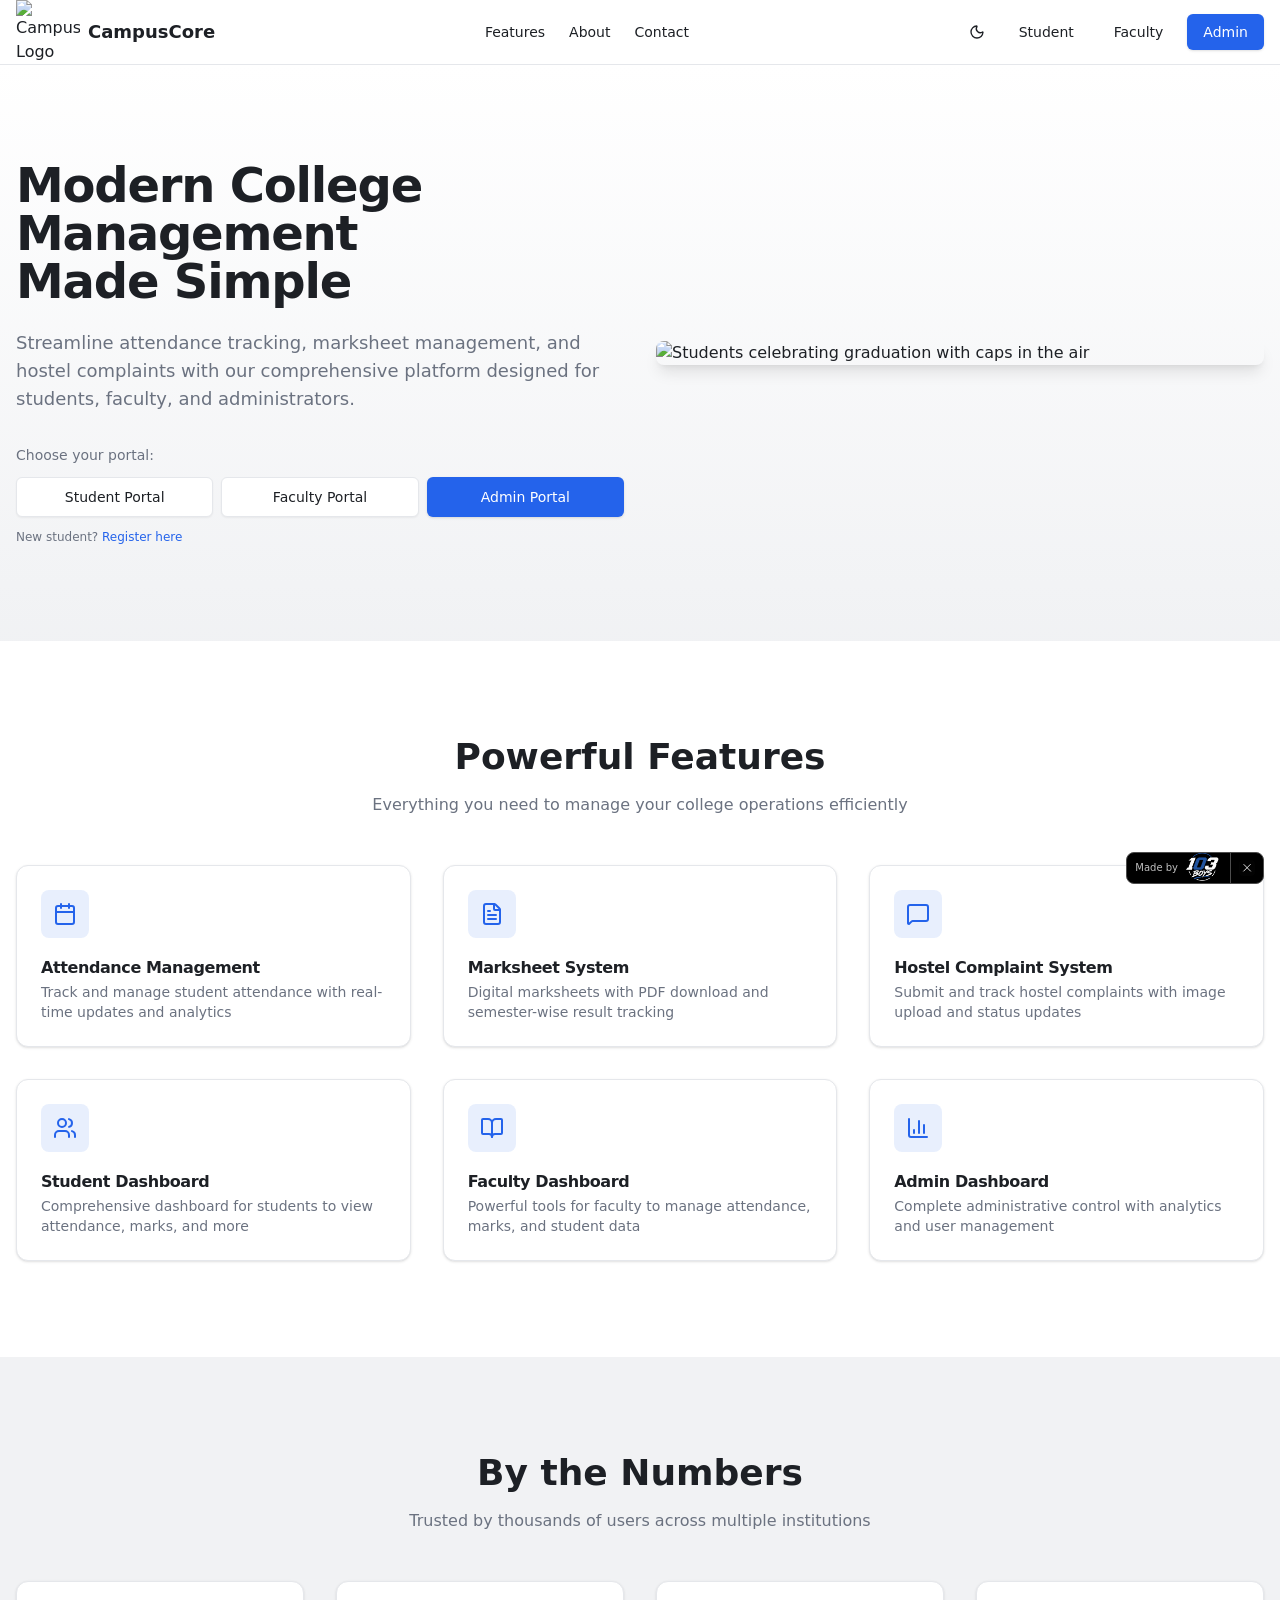
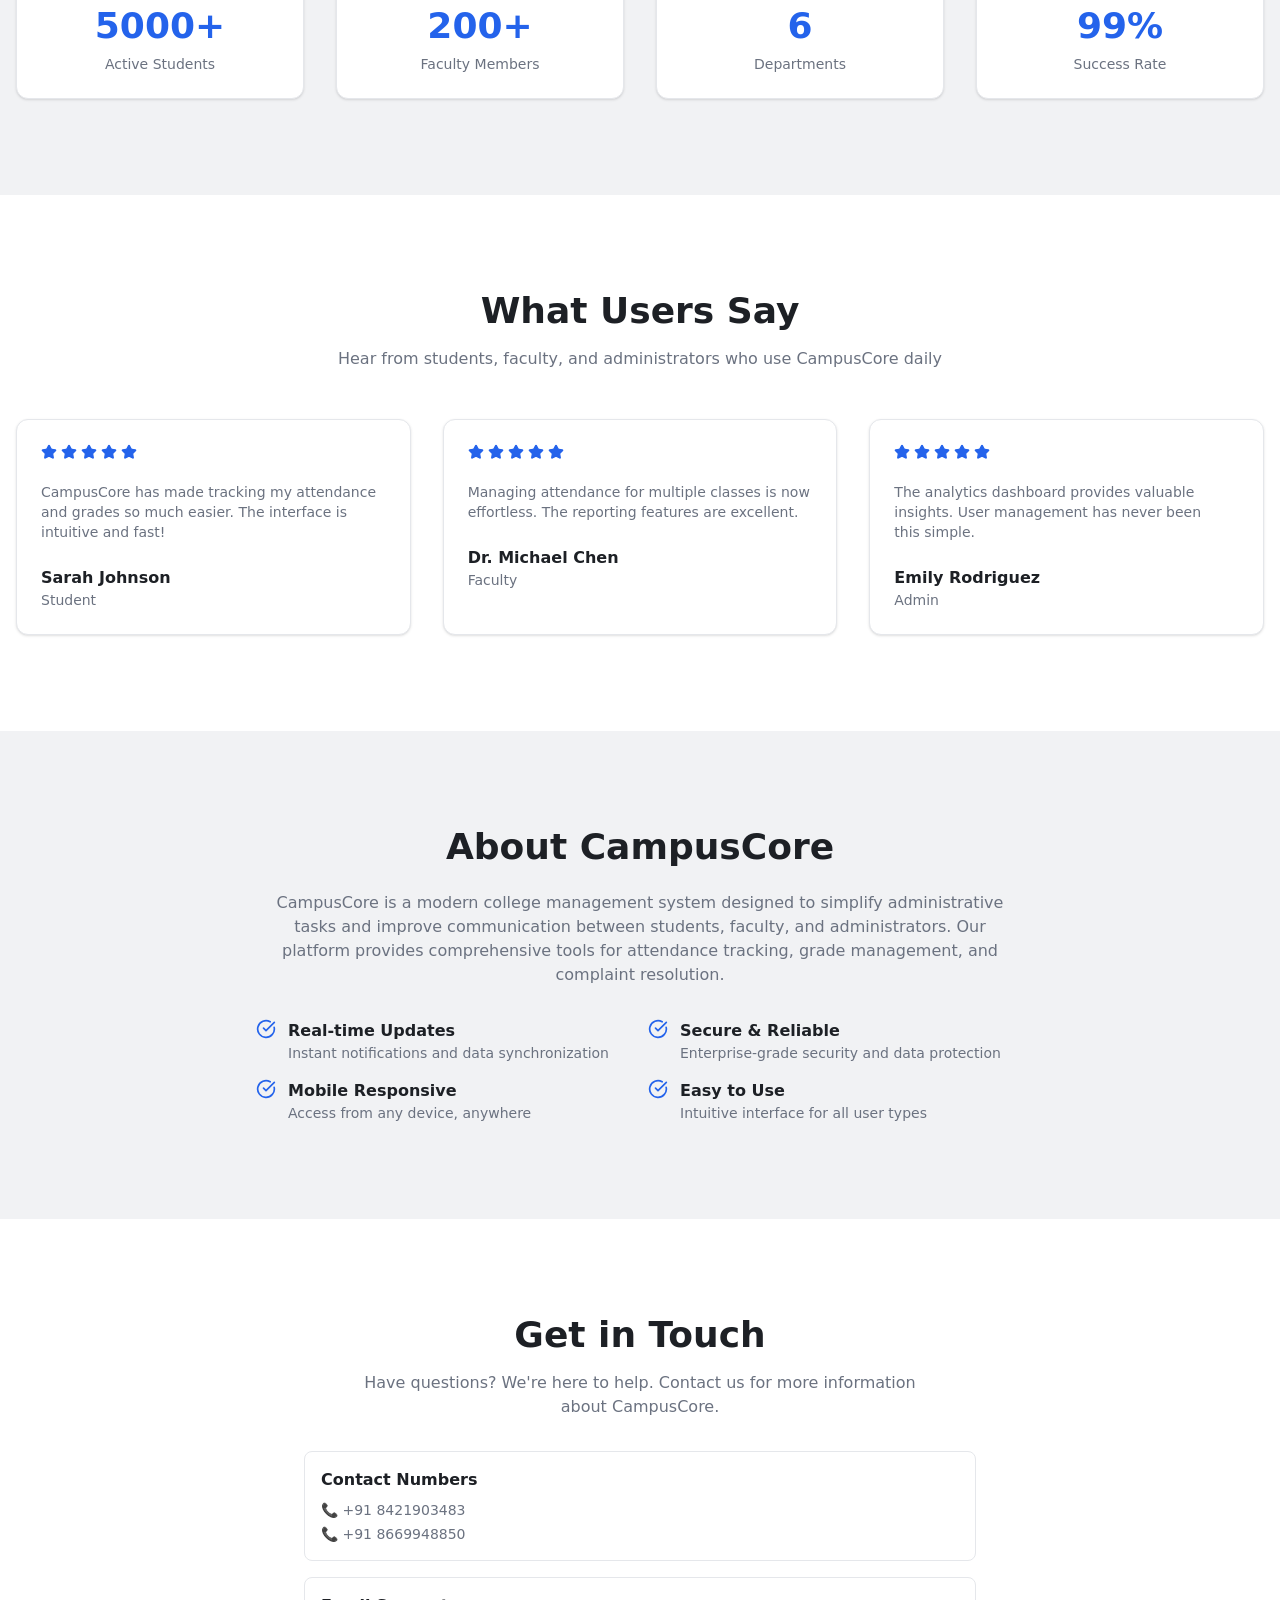
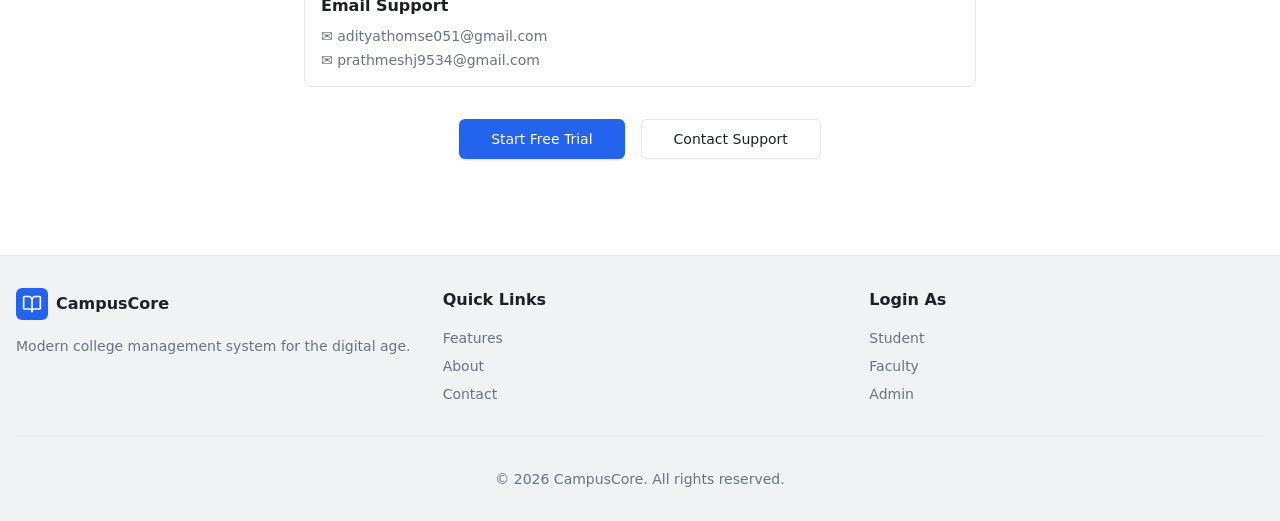
==== commit bac46e70: "ppppp" ====
--- a/index.html
+++ b/index.html
@@ -28,8 +28,8 @@
     <meta charset="UTF-8" />
     <link rel="icon" type="image/svg+xml" href="miaoda-edit-image.s3cdn.medo.dev/bhu9x59qw8ap/IMG-bkbix9zvysjk.png" />
     <meta name="viewport" content="width=375, user-scalable=no, minimal-ui" />
-    <script type="module" crossorigin="" src="miaoda-op-sourcecode.s3.us-west-2.amazonaws.com/source_code/projects/conv-bhu9x59qw8ao_1778672112507/assets/index-CcuE2eRr.js"></script>
-    <link rel="stylesheet" crossorigin="" href="miaoda-op-sourcecode.s3.us-west-2.amazonaws.com/source_code/projects/conv-bhu9x59qw8ao_1778672112507/assets/index-D46j9-14.css" />
+    <script type="module" crossorigin="" src="script.js"></script>
+    <link rel="stylesheet" crossorigin="" href="style.css" />
     <script>
               (function () {
                 const redirect = new URLSearchParams(location.search).get('redirect');
@@ -39,7 +39,7 @@
               })();
             </script>
     <link rel="stylesheet" id="fonts-code" href="miaoda-font.cdn.bcebos.com/static/font_v1/fonts-code.css" />
-  <script src="miaoda-resource-static.s3cdn.medo.dev/runtime-inject/domain-static/online/1.0.59.1/static/miaoda-external.js" async=""></script><style type="text/css">[data-sonner-toaster][dir=ltr],html[dir=ltr]{--toast-icon-margin-start:-3px;--toast-icon-margin-end:4px;--toast-svg-margin-start:-1px;--toast-svg-margin-end:0px;--toast-button-margin-start:auto;--toast-button-margin-end:0;--toast-close-button-start:0;--toast-close-button-end:unset;--toast-close-button-transform:translate(-35%, -35%)}[data-sonner-toaster][dir=rtl],html[dir=rtl]{--toast-icon-margin-start:4px;--toast-icon-margin-end:-3px;--toast-svg-margin-start:0px;--toast-svg-margin-end:-1px;--toast-button-margin-start:0;--toast-button-margin-end:auto;--toast-close-button-start:unset;--toast-close-button-end:0;--toast-close-button-transform:translate(35%, -35%)}[data-sonner-toaster]{position:fixed;width:var(--width);font-family:ui-sans-serif,system-ui,-apple-system,BlinkMacSystemFont,Segoe UI,Roboto,Helvetica Neue,Arial,Noto Sans,sans-serif,Apple Color Emoji,Segoe UI Emoji,Segoe UI Symbol,Noto Color Emoji;--gray1:hsl(0, 0%, 99%);--gray2:hsl(0, 0%, 97.3%);--gray3:hsl(0, 0%, 95.1%);--gray4:hsl(0, 0%, 93%);--gray5:hsl(0, 0%, 90.9%);--gray6:hsl(0, 0%, 88.7%);--gray7:hsl(0, 0%, 85.8%);--gray8:hsl(0, 0%, 78%);--gray9:hsl(0, 0%, 56.1%);--gray10:hsl(0, 0%, 52.3%);--gray11:hsl(0, 0%, 43.5%);--gray12:hsl(0, 0%, 9%);--border-radius:8px;box-sizing:border-box;padding:0;margin:0;list-style:none;outline:0;z-index:999999999;transition:transform .4s ease}@media (hover:none) and (pointer:coarse){[data-sonner-toaster][data-lifted=true]{transform:none}}[data-sonner-toaster][data-x-position=right]{right:var(--offset-right)}[data-sonner-toaster][data-x-position=left]{left:var(--offset-left)}[data-sonner-toaster][data-x-position=center]{left:50%;transform:translateX(-50%)}[data-sonner-toaster][data-y-position=top]{top:var(--offset-top)}[data-sonner-toaster][data-y-position=bottom]{bottom:var(--offset-bottom)}[data-sonner-toast]{--y:translateY(100%);--lift-amount:calc(var(--lift) * var(--gap));z-index:var(--z-index);position:absolute;opacity:0;transform:var(--y);touch-action:none;transition:transform .4s,opacity .4s,height .4s,box-shadow .2s;box-sizing:border-box;outline:0;overflow-wrap:anywhere}[data-sonner-toast][data-styled=true]{padding:16px;background:var(--normal-bg);border:1px solid var(--normal-border);color:var(--normal-text);border-radius:var(--border-radius);box-shadow:0 4px 12px rgba(0,0,0,.1);width:var(--width);font-size:13px;display:flex;align-items:center;gap:6px}[data-sonner-toast]:focus-visible{box-shadow:0 4px 12px rgba(0,0,0,.1),0 0 0 2px rgba(0,0,0,.2)}[data-sonner-toast][data-y-position=top]{top:0;--y:translateY(-100%);--lift:1;--lift-amount:calc(1 * var(--gap))}[data-sonner-toast][data-y-position=bottom]{bottom:0;--y:translateY(100%);--lift:-1;--lift-amount:calc(var(--lift) * var(--gap))}[data-sonner-toast][data-styled=true] [data-description]{font-weight:400;line-height:1.4;color:#3f3f3f}[data-rich-colors=true][data-sonner-toast][data-styled=true] [data-description]{color:inherit}[data-sonner-toaster][data-sonner-theme=dark] [data-description]{color:#e8e8e8}[data-sonner-toast][data-styled=true] [data-title]{font-weight:500;line-height:1.5;color:inherit}[data-sonner-toast][data-styled=true] [data-icon]{display:flex;height:16px;width:16px;position:relative;justify-content:flex-start;align-items:center;flex-shrink:0;margin-left:var(--toast-icon-margin-start);margin-right:var(--toast-icon-margin-end)}[data-sonner-toast][data-promise=true] [data-icon]&gt;svg{opacity:0;transform:scale(.8);transform-origin:center;animation:sonner-fade-in .3s ease forwards}[data-sonner-toast][data-styled=true] [data-icon]&gt;*{flex-shrink:0}[data-sonner-toast][data-styled=true] [data-icon] svg{margin-left:var(--toast-svg-margin-start);margin-right:var(--toast-svg-margin-end)}[data-sonner-toast][data-styled=true] [data-content]{display:flex;flex-direction:column;gap:2px}[data-sonner-toast][data-styled=true] [data-button]{border-radius:4px;padding-left:8px;padding-right:8px;height:24px;font-size:12px;color:var(--normal-bg);background:var(--normal-text);margin-left:var(--toast-button-margin-start);margin-right:var(--toast-button-margin-end);border:none;font-weight:500;cursor:pointer;outline:0;display:flex;align-items:center;flex-shrink:0;transition:opacity .4s,box-shadow .2s}[data-sonner-toast][data-styled=true] [data-button]:focus-visible{box-shadow:0 0 0 2px rgba(0,0,0,.4)}[data-sonner-toast][data-styled=true] [data-button]:first-of-type{margin-left:var(--toast-button-margin-start);margin-right:var(--toast-button-margin-end)}[data-sonner-toast][data-styled=true] [data-cancel]{color:var(--normal-text);background:rgba(0,0,0,.08)}[data-sonner-toaster][data-sonner-theme=dark] [data-sonner-toast][data-styled=true] [data-cancel]{background:rgba(255,255,255,.3)}[data-sonner-toast][data-styled=true] [data-close-button]{position:absolute;left:var(--toast-close-button-start);right:var(--toast-close-button-end);top:0;height:20px;width:20px;display:flex;justify-content:center;align-items:center;padding:0;color:var(--gray12);background:var(--normal-bg);border:1px solid var(--gray4);transform:var(--toast-close-button-transform);border-radius:50%;cursor:pointer;z-index:1;transition:opacity .1s,background .2s,border-color .2s}[data-sonner-toast][data-styled=true] [data-close-button]:focus-visible{box-shadow:0 4px 12px rgba(0,0,0,.1),0 0 0 2px rgba(0,0,0,.2)}[data-sonner-toast][data-styled=true] [data-disabled=true]{cursor:not-allowed}[data-sonner-toast][data-styled=true]:hover [data-close-button]:hover{background:var(--gray2);border-color:var(--gray5)}[data-sonner-toast][data-swiping=true]::before{content:'';position:absolute;left:-100%;right:-100%;height:100%;z-index:-1}[data-sonner-toast][data-y-position=top][data-swiping=true]::before{bottom:50%;transform:scaleY(3) translateY(50%)}[data-sonner-toast][data-y-position=bottom][data-swiping=true]::before{top:50%;transform:scaleY(3) translateY(-50%)}[data-sonner-toast][data-swiping=false][data-removed=true]::before{content:'';position:absolute;inset:0;transform:scaleY(2)}[data-sonner-toast][data-expanded=true]::after{content:'';position:absolute;left:0;height:calc(var(--gap) + 1px);bottom:100%;width:100%}[data-sonner-toast][data-mounted=true]{--y:translateY(0);opacity:1}[data-sonner-toast][data-expanded=false][data-front=false]{--scale:var(--toasts-before) * 0.05 + 1;--y:translateY(calc(var(--lift-amount) * var(--toasts-before))) scale(calc(-1 * var(--scale)));height:var(--front-toast-height)}[data-sonner-toast]&gt;*{transition:opacity .4s}[data-sonner-toast][data-x-position=right]{right:0}[data-sonner-toast][data-x-position=left]{left:0}[data-sonner-toast][data-expanded=false][data-front=false][data-styled=true]&gt;*{opacity:0}[data-sonner-toast][data-visible=false]{opacity:0;pointer-events:none}[data-sonner-toast][data-mounted=true][data-expanded=true]{--y:translateY(calc(var(--lift) * var(--offset)));height:var(--initial-height)}[data-sonner-toast][data-removed=true][data-front=true][data-swipe-out=false]{--y:translateY(calc(var(--lift) * -100%));opacity:0}[data-sonner-toast][data-removed=true][data-front=false][data-swipe-out=false][data-expanded=true]{--y:translateY(calc(var(--lift) * var(--offset) + var(--lift) * -100%));opacity:0}[data-sonner-toast][data-removed=true][data-front=false][data-swipe-out=false][data-expanded=false]{--y:translateY(40%);opacity:0;transition:transform .5s,opacity .2s}[data-sonner-toast][data-removed=true][data-front=false]::before{height:calc(var(--initial-height) + 20%)}[data-sonner-toast][data-swiping=true]{transform:var(--y) translateY(var(--swipe-amount-y,0)) translateX(var(--swipe-amount-x,0));transition:none}[data-sonner-toast][data-swiped=true]{user-select:none}[data-sonner-toast][data-swipe-out=true][data-y-position=bottom],[data-sonner-toast][data-swipe-out=true][data-y-position=top]{animation-duration:.2s;animation-timing-function:ease-out;animation-fill-mode:forwards}[data-sonner-toast][data-swipe-out=true][data-swipe-direction=left]{animation-name:swipe-out-left}[data-sonner-toast][data-swipe-out=true][data-swipe-direction=right]{animation-name:swipe-out-right}[data-sonner-toast][data-swipe-out=true][data-swipe-direction=up]{animation-name:swipe-out-up}[data-sonner-toast][data-swipe-out=true][data-swipe-direction=down]{animation-name:swipe-out-down}@keyframes swipe-out-left{from{transform:var(--y) translateX(var(--swipe-amount-x));opacity:1}to{transform:var(--y) translateX(calc(var(--swipe-amount-x) - 100%));opacity:0}}@keyframes swipe-out-right{from{transform:var(--y) translateX(var(--swipe-amount-x));opacity:1}to{transform:var(--y) translateX(calc(var(--swipe-amount-x) + 100%));opacity:0}}@keyframes swipe-out-up{from{transform:var(--y) translateY(var(--swipe-amount-y));opacity:1}to{transform:var(--y) translateY(calc(var(--swipe-amount-y) - 100%));opacity:0}}@keyframes swipe-out-down{from{transform:var(--y) translateY(var(--swipe-amount-y));opacity:1}to{transform:var(--y) translateY(calc(var(--swipe-amount-y) + 100%));opacity:0}}@media (max-width:600px){[data-sonner-toaster]{position:fixed;right:var(--mobile-offset-right);left:var(--mobile-offset-left);width:100%}[data-sonner-toaster][dir=rtl]{left:calc(var(--mobile-offset-left) * -1)}[data-sonner-toaster] [data-sonner-toast]{left:0;right:0;width:calc(100% - var(--mobile-offset-left) * 2)}[data-sonner-toaster][data-x-position=left]{left:var(--mobile-offset-left)}[data-sonner-toaster][data-y-position=bottom]{bottom:var(--mobile-offset-bottom)}[data-sonner-toaster][data-y-position=top]{top:var(--mobile-offset-top)}[data-sonner-toaster][data-x-position=center]{left:var(--mobile-offset-left);right:var(--mobile-offset-right);transform:none}}[data-sonner-toaster][data-sonner-theme=light]{--normal-bg:#fff;--normal-border:var(--gray4);--normal-text:var(--gray12);--success-bg:hsl(143, 85%, 96%);--success-border:hsl(145, 92%, 87%);--success-text:hsl(140, 100%, 27%);--info-bg:hsl(208, 100%, 97%);--info-border:hsl(221, 91%, 93%);--info-text:hsl(210, 92%, 45%);--warning-bg:hsl(49, 100%, 97%);--warning-border:hsl(49, 91%, 84%);--warning-text:hsl(31, 92%, 45%);--error-bg:hsl(359, 100%, 97%);--error-border:hsl(359, 100%, 94%);--error-text:hsl(360, 100%, 45%)}[data-sonner-toaster][data-sonner-theme=light] [data-sonner-toast][data-invert=true]{--normal-bg:#000;--normal-border:hsl(0, 0%, 20%);--normal-text:var(--gray1)}[data-sonner-toaster][data-sonner-theme=dark] [data-sonner-toast][data-invert=true]{--normal-bg:#fff;--normal-border:var(--gray3);--normal-text:var(--gray12)}[data-sonner-toaster][data-sonner-theme=dark]{--normal-bg:#000;--normal-bg-hover:hsl(0, 0%, 12%);--normal-border:hsl(0, 0%, 20%);--normal-border-hover:hsl(0, 0%, 25%);--normal-text:var(--gray1);--success-bg:hsl(150, 100%, 6%);--success-border:hsl(147, 100%, 12%);--success-text:hsl(150, 86%, 65%);--info-bg:hsl(215, 100%, 6%);--info-border:hsl(223, 43%, 17%);--info-text:hsl(216, 87%, 65%);--warning-bg:hsl(64, 100%, 6%);--warning-border:hsl(60, 100%, 9%);--warning-text:hsl(46, 87%, 65%);--error-bg:hsl(358, 76%, 10%);--error-border:hsl(357, 89%, 16%);--error-text:hsl(358, 100%, 81%)}[data-sonner-toaster][data-sonner-theme=dark] [data-sonner-toast] [data-close-button]{background:var(--normal-bg);border-color:var(--normal-border);color:var(--normal-text)}[data-sonner-toaster][data-sonner-theme=dark] [data-sonner-toast] [data-close-button]:hover{background:var(--normal-bg-hover);border-color:var(--normal-border-hover)}[data-rich-colors=true][data-sonner-toast][data-type=success]{background:var(--success-bg);border-color:var(--success-border);color:var(--success-text)}[data-rich-colors=true][data-sonner-toast][data-type=success] [data-close-button]{background:var(--success-bg);border-color:var(--success-border);color:var(--success-text)}[data-rich-colors=true][data-sonner-toast][data-type=info]{background:var(--info-bg);border-color:var(--info-border);color:var(--info-text)}[data-rich-colors=true][data-sonner-toast][data-type=info] [data-close-button]{background:var(--info-bg);border-color:var(--info-border);color:var(--info-text)}[data-rich-colors=true][data-sonner-toast][data-type=warning]{background:var(--warning-bg);border-color:var(--warning-border);color:var(--warning-text)}[data-rich-colors=true][data-sonner-toast][data-type=warning] [data-close-button]{background:var(--warning-bg);border-color:var(--warning-border);color:var(--warning-text)}[data-rich-colors=true][data-sonner-toast][data-type=error]{background:var(--error-bg);border-color:var(--error-border);color:var(--error-text)}[data-rich-colors=true][data-sonner-toast][data-type=error] [data-close-button]{background:var(--error-bg);border-color:var(--error-border);color:var(--error-text)}.sonner-loading-wrapper{--size:16px;height:var(--size);width:var(--size);position:absolute;inset:0;z-index:10}.sonner-loading-wrapper[data-visible=false]{transform-origin:center;animation:sonner-fade-out .2s ease forwards}.sonner-spinner{position:relative;top:50%;left:50%;height:var(--size);width:var(--size)}.sonner-loading-bar{animation:sonner-spin 1.2s linear infinite;background:var(--gray11);border-radius:6px;height:8%;left:-10%;position:absolute;top:-3.9%;width:24%}.sonner-loading-bar:first-child{animation-delay:-1.2s;transform:rotate(.0001deg) translate(146%)}.sonner-loading-bar:nth-child(2){animation-delay:-1.1s;transform:rotate(30deg) translate(146%)}.sonner-loading-bar:nth-child(3){animation-delay:-1s;transform:rotate(60deg) translate(146%)}.sonner-loading-bar:nth-child(4){animation-delay:-.9s;transform:rotate(90deg) translate(146%)}.sonner-loading-bar:nth-child(5){animation-delay:-.8s;transform:rotate(120deg) translate(146%)}.sonner-loading-bar:nth-child(6){animation-delay:-.7s;transform:rotate(150deg) translate(146%)}.sonner-loading-bar:nth-child(7){animation-delay:-.6s;transform:rotate(180deg) translate(146%)}.sonner-loading-bar:nth-child(8){animation-delay:-.5s;transform:rotate(210deg) translate(146%)}.sonner-loading-bar:nth-child(9){animation-delay:-.4s;transform:rotate(240deg) translate(146%)}.sonner-loading-bar:nth-child(10){animation-delay:-.3s;transform:rotate(270deg) translate(146%)}.sonner-loading-bar:nth-child(11){animation-delay:-.2s;transform:rotate(300deg) translate(146%)}.sonner-loading-bar:nth-child(12){animation-delay:-.1s;transform:rotate(330deg) translate(146%)}@keyframes sonner-fade-in{0%{opacity:0;transform:scale(.8)}100%{opacity:1;transform:scale(1)}}@keyframes sonner-fade-out{0%{opacity:1;transform:scale(1)}100%{opacity:0;transform:scale(.8)}}@keyframes sonner-spin{0%{opacity:1}100%{opacity:.15}}@media (prefers-reduced-motion){.sonner-loading-bar,[data-sonner-toast],[data-sonner-toast]&gt;*{transition:none!important;animation:none!important}}.sonner-loader{position:absolute;top:50%;left:50%;transform:translate(-50%,-50%);transform-origin:center;transition:opacity .2s,transform .2s}.sonner-loader[data-visible=false]{opacity:0;transform:scale(.8) translate(-50%,-50%)}</style><style type="text/css">.md-h5 #md-h5-iframe {
+  <script src="miaoda-resource-static.s3cdn.medo.dev/runtime-inject/domain-static/online/1.0.59.1/static/miaoda-external.js" async=""></script><style type="text/css">.md-h5 #md-h5-iframe {
   position: absolute;
   transform: translate(-50%);
   transform-origin: top;
@@ -236,7 +236,7 @@
 }
 .privilege-mask .privilege-close {
   width: 16px;
-}</style></head>
+}</style><style type="text/css">[data-sonner-toaster][dir=ltr],html[dir=ltr]{--toast-icon-margin-start:-3px;--toast-icon-margin-end:4px;--toast-svg-margin-start:-1px;--toast-svg-margin-end:0px;--toast-button-margin-start:auto;--toast-button-margin-end:0;--toast-close-button-start:0;--toast-close-button-end:unset;--toast-close-button-transform:translate(-35%, -35%)}[data-sonner-toaster][dir=rtl],html[dir=rtl]{--toast-icon-margin-start:4px;--toast-icon-margin-end:-3px;--toast-svg-margin-start:0px;--toast-svg-margin-end:-1px;--toast-button-margin-start:0;--toast-button-margin-end:auto;--toast-close-button-start:unset;--toast-close-button-end:0;--toast-close-button-transform:translate(35%, -35%)}[data-sonner-toaster]{position:fixed;width:var(--width);font-family:ui-sans-serif,system-ui,-apple-system,BlinkMacSystemFont,Segoe UI,Roboto,Helvetica Neue,Arial,Noto Sans,sans-serif,Apple Color Emoji,Segoe UI Emoji,Segoe UI Symbol,Noto Color Emoji;--gray1:hsl(0, 0%, 99%);--gray2:hsl(0, 0%, 97.3%);--gray3:hsl(0, 0%, 95.1%);--gray4:hsl(0, 0%, 93%);--gray5:hsl(0, 0%, 90.9%);--gray6:hsl(0, 0%, 88.7%);--gray7:hsl(0, 0%, 85.8%);--gray8:hsl(0, 0%, 78%);--gray9:hsl(0, 0%, 56.1%);--gray10:hsl(0, 0%, 52.3%);--gray11:hsl(0, 0%, 43.5%);--gray12:hsl(0, 0%, 9%);--border-radius:8px;box-sizing:border-box;padding:0;margin:0;list-style:none;outline:0;z-index:999999999;transition:transform .4s ease}@media (hover:none) and (pointer:coarse){[data-sonner-toaster][data-lifted=true]{transform:none}}[data-sonner-toaster][data-x-position=right]{right:var(--offset-right)}[data-sonner-toaster][data-x-position=left]{left:var(--offset-left)}[data-sonner-toaster][data-x-position=center]{left:50%;transform:translateX(-50%)}[data-sonner-toaster][data-y-position=top]{top:var(--offset-top)}[data-sonner-toaster][data-y-position=bottom]{bottom:var(--offset-bottom)}[data-sonner-toast]{--y:translateY(100%);--lift-amount:calc(var(--lift) * var(--gap));z-index:var(--z-index);position:absolute;opacity:0;transform:var(--y);touch-action:none;transition:transform .4s,opacity .4s,height .4s,box-shadow .2s;box-sizing:border-box;outline:0;overflow-wrap:anywhere}[data-sonner-toast][data-styled=true]{padding:16px;background:var(--normal-bg);border:1px solid var(--normal-border);color:var(--normal-text);border-radius:var(--border-radius);box-shadow:0 4px 12px rgba(0,0,0,.1);width:var(--width);font-size:13px;display:flex;align-items:center;gap:6px}[data-sonner-toast]:focus-visible{box-shadow:0 4px 12px rgba(0,0,0,.1),0 0 0 2px rgba(0,0,0,.2)}[data-sonner-toast][data-y-position=top]{top:0;--y:translateY(-100%);--lift:1;--lift-amount:calc(1 * var(--gap))}[data-sonner-toast][data-y-position=bottom]{bottom:0;--y:translateY(100%);--lift:-1;--lift-amount:calc(var(--lift) * var(--gap))}[data-sonner-toast][data-styled=true] [data-description]{font-weight:400;line-height:1.4;color:#3f3f3f}[data-rich-colors=true][data-sonner-toast][data-styled=true] [data-description]{color:inherit}[data-sonner-toaster][data-sonner-theme=dark] [data-description]{color:#e8e8e8}[data-sonner-toast][data-styled=true] [data-title]{font-weight:500;line-height:1.5;color:inherit}[data-sonner-toast][data-styled=true] [data-icon]{display:flex;height:16px;width:16px;position:relative;justify-content:flex-start;align-items:center;flex-shrink:0;margin-left:var(--toast-icon-margin-start);margin-right:var(--toast-icon-margin-end)}[data-sonner-toast][data-promise=true] [data-icon]&gt;svg{opacity:0;transform:scale(.8);transform-origin:center;animation:sonner-fade-in .3s ease forwards}[data-sonner-toast][data-styled=true] [data-icon]&gt;*{flex-shrink:0}[data-sonner-toast][data-styled=true] [data-icon] svg{margin-left:var(--toast-svg-margin-start);margin-right:var(--toast-svg-margin-end)}[data-sonner-toast][data-styled=true] [data-content]{display:flex;flex-direction:column;gap:2px}[data-sonner-toast][data-styled=true] [data-button]{border-radius:4px;padding-left:8px;padding-right:8px;height:24px;font-size:12px;color:var(--normal-bg);background:var(--normal-text);margin-left:var(--toast-button-margin-start);margin-right:var(--toast-button-margin-end);border:none;font-weight:500;cursor:pointer;outline:0;display:flex;align-items:center;flex-shrink:0;transition:opacity .4s,box-shadow .2s}[data-sonner-toast][data-styled=true] [data-button]:focus-visible{box-shadow:0 0 0 2px rgba(0,0,0,.4)}[data-sonner-toast][data-styled=true] [data-button]:first-of-type{margin-left:var(--toast-button-margin-start);margin-right:var(--toast-button-margin-end)}[data-sonner-toast][data-styled=true] [data-cancel]{color:var(--normal-text);background:rgba(0,0,0,.08)}[data-sonner-toaster][data-sonner-theme=dark] [data-sonner-toast][data-styled=true] [data-cancel]{background:rgba(255,255,255,.3)}[data-sonner-toast][data-styled=true] [data-close-button]{position:absolute;left:var(--toast-close-button-start);right:var(--toast-close-button-end);top:0;height:20px;width:20px;display:flex;justify-content:center;align-items:center;padding:0;color:var(--gray12);background:var(--normal-bg);border:1px solid var(--gray4);transform:var(--toast-close-button-transform);border-radius:50%;cursor:pointer;z-index:1;transition:opacity .1s,background .2s,border-color .2s}[data-sonner-toast][data-styled=true] [data-close-button]:focus-visible{box-shadow:0 4px 12px rgba(0,0,0,.1),0 0 0 2px rgba(0,0,0,.2)}[data-sonner-toast][data-styled=true] [data-disabled=true]{cursor:not-allowed}[data-sonner-toast][data-styled=true]:hover [data-close-button]:hover{background:var(--gray2);border-color:var(--gray5)}[data-sonner-toast][data-swiping=true]::before{content:'';position:absolute;left:-100%;right:-100%;height:100%;z-index:-1}[data-sonner-toast][data-y-position=top][data-swiping=true]::before{bottom:50%;transform:scaleY(3) translateY(50%)}[data-sonner-toast][data-y-position=bottom][data-swiping=true]::before{top:50%;transform:scaleY(3) translateY(-50%)}[data-sonner-toast][data-swiping=false][data-removed=true]::before{content:'';position:absolute;inset:0;transform:scaleY(2)}[data-sonner-toast][data-expanded=true]::after{content:'';position:absolute;left:0;height:calc(var(--gap) + 1px);bottom:100%;width:100%}[data-sonner-toast][data-mounted=true]{--y:translateY(0);opacity:1}[data-sonner-toast][data-expanded=false][data-front=false]{--scale:var(--toasts-before) * 0.05 + 1;--y:translateY(calc(var(--lift-amount) * var(--toasts-before))) scale(calc(-1 * var(--scale)));height:var(--front-toast-height)}[data-sonner-toast]&gt;*{transition:opacity .4s}[data-sonner-toast][data-x-position=right]{right:0}[data-sonner-toast][data-x-position=left]{left:0}[data-sonner-toast][data-expanded=false][data-front=false][data-styled=true]&gt;*{opacity:0}[data-sonner-toast][data-visible=false]{opacity:0;pointer-events:none}[data-sonner-toast][data-mounted=true][data-expanded=true]{--y:translateY(calc(var(--lift) * var(--offset)));height:var(--initial-height)}[data-sonner-toast][data-removed=true][data-front=true][data-swipe-out=false]{--y:translateY(calc(var(--lift) * -100%));opacity:0}[data-sonner-toast][data-removed=true][data-front=false][data-swipe-out=false][data-expanded=true]{--y:translateY(calc(var(--lift) * var(--offset) + var(--lift) * -100%));opacity:0}[data-sonner-toast][data-removed=true][data-front=false][data-swipe-out=false][data-expanded=false]{--y:translateY(40%);opacity:0;transition:transform .5s,opacity .2s}[data-sonner-toast][data-removed=true][data-front=false]::before{height:calc(var(--initial-height) + 20%)}[data-sonner-toast][data-swiping=true]{transform:var(--y) translateY(var(--swipe-amount-y,0)) translateX(var(--swipe-amount-x,0));transition:none}[data-sonner-toast][data-swiped=true]{user-select:none}[data-sonner-toast][data-swipe-out=true][data-y-position=bottom],[data-sonner-toast][data-swipe-out=true][data-y-position=top]{animation-duration:.2s;animation-timing-function:ease-out;animation-fill-mode:forwards}[data-sonner-toast][data-swipe-out=true][data-swipe-direction=left]{animation-name:swipe-out-left}[data-sonner-toast][data-swipe-out=true][data-swipe-direction=right]{animation-name:swipe-out-right}[data-sonner-toast][data-swipe-out=true][data-swipe-direction=up]{animation-name:swipe-out-up}[data-sonner-toast][data-swipe-out=true][data-swipe-direction=down]{animation-name:swipe-out-down}@keyframes swipe-out-left{from{transform:var(--y) translateX(var(--swipe-amount-x));opacity:1}to{transform:var(--y) translateX(calc(var(--swipe-amount-x) - 100%));opacity:0}}@keyframes swipe-out-right{from{transform:var(--y) translateX(var(--swipe-amount-x));opacity:1}to{transform:var(--y) translateX(calc(var(--swipe-amount-x) + 100%));opacity:0}}@keyframes swipe-out-up{from{transform:var(--y) translateY(var(--swipe-amount-y));opacity:1}to{transform:var(--y) translateY(calc(var(--swipe-amount-y) - 100%));opacity:0}}@keyframes swipe-out-down{from{transform:var(--y) translateY(var(--swipe-amount-y));opacity:1}to{transform:var(--y) translateY(calc(var(--swipe-amount-y) + 100%));opacity:0}}@media (max-width:600px){[data-sonner-toaster]{position:fixed;right:var(--mobile-offset-right);left:var(--mobile-offset-left);width:100%}[data-sonner-toaster][dir=rtl]{left:calc(var(--mobile-offset-left) * -1)}[data-sonner-toaster] [data-sonner-toast]{left:0;right:0;width:calc(100% - var(--mobile-offset-left) * 2)}[data-sonner-toaster][data-x-position=left]{left:var(--mobile-offset-left)}[data-sonner-toaster][data-y-position=bottom]{bottom:var(--mobile-offset-bottom)}[data-sonner-toaster][data-y-position=top]{top:var(--mobile-offset-top)}[data-sonner-toaster][data-x-position=center]{left:var(--mobile-offset-left);right:var(--mobile-offset-right);transform:none}}[data-sonner-toaster][data-sonner-theme=light]{--normal-bg:#fff;--normal-border:var(--gray4);--normal-text:var(--gray12);--success-bg:hsl(143, 85%, 96%);--success-border:hsl(145, 92%, 87%);--success-text:hsl(140, 100%, 27%);--info-bg:hsl(208, 100%, 97%);--info-border:hsl(221, 91%, 93%);--info-text:hsl(210, 92%, 45%);--warning-bg:hsl(49, 100%, 97%);--warning-border:hsl(49, 91%, 84%);--warning-text:hsl(31, 92%, 45%);--error-bg:hsl(359, 100%, 97%);--error-border:hsl(359, 100%, 94%);--error-text:hsl(360, 100%, 45%)}[data-sonner-toaster][data-sonner-theme=light] [data-sonner-toast][data-invert=true]{--normal-bg:#000;--normal-border:hsl(0, 0%, 20%);--normal-text:var(--gray1)}[data-sonner-toaster][data-sonner-theme=dark] [data-sonner-toast][data-invert=true]{--normal-bg:#fff;--normal-border:var(--gray3);--normal-text:var(--gray12)}[data-sonner-toaster][data-sonner-theme=dark]{--normal-bg:#000;--normal-bg-hover:hsl(0, 0%, 12%);--normal-border:hsl(0, 0%, 20%);--normal-border-hover:hsl(0, 0%, 25%);--normal-text:var(--gray1);--success-bg:hsl(150, 100%, 6%);--success-border:hsl(147, 100%, 12%);--success-text:hsl(150, 86%, 65%);--info-bg:hsl(215, 100%, 6%);--info-border:hsl(223, 43%, 17%);--info-text:hsl(216, 87%, 65%);--warning-bg:hsl(64, 100%, 6%);--warning-border:hsl(60, 100%, 9%);--warning-text:hsl(46, 87%, 65%);--error-bg:hsl(358, 76%, 10%);--error-border:hsl(357, 89%, 16%);--error-text:hsl(358, 100%, 81%)}[data-sonner-toaster][data-sonner-theme=dark] [data-sonner-toast] [data-close-button]{background:var(--normal-bg);border-color:var(--normal-border);color:var(--normal-text)}[data-sonner-toaster][data-sonner-theme=dark] [data-sonner-toast] [data-close-button]:hover{background:var(--normal-bg-hover);border-color:var(--normal-border-hover)}[data-rich-colors=true][data-sonner-toast][data-type=success]{background:var(--success-bg);border-color:var(--success-border);color:var(--success-text)}[data-rich-colors=true][data-sonner-toast][data-type=success] [data-close-button]{background:var(--success-bg);border-color:var(--success-border);color:var(--success-text)}[data-rich-colors=true][data-sonner-toast][data-type=info]{background:var(--info-bg);border-color:var(--info-border);color:var(--info-text)}[data-rich-colors=true][data-sonner-toast][data-type=info] [data-close-button]{background:var(--info-bg);border-color:var(--info-border);color:var(--info-text)}[data-rich-colors=true][data-sonner-toast][data-type=warning]{background:var(--warning-bg);border-color:var(--warning-border);color:var(--warning-text)}[data-rich-colors=true][data-sonner-toast][data-type=warning] [data-close-button]{background:var(--warning-bg);border-color:var(--warning-border);color:var(--warning-text)}[data-rich-colors=true][data-sonner-toast][data-type=error]{background:var(--error-bg);border-color:var(--error-border);color:var(--error-text)}[data-rich-colors=true][data-sonner-toast][data-type=error] [data-close-button]{background:var(--error-bg);border-color:var(--error-border);color:var(--error-text)}.sonner-loading-wrapper{--size:16px;height:var(--size);width:var(--size);position:absolute;inset:0;z-index:10}.sonner-loading-wrapper[data-visible=false]{transform-origin:center;animation:sonner-fade-out .2s ease forwards}.sonner-spinner{position:relative;top:50%;left:50%;height:var(--size);width:var(--size)}.sonner-loading-bar{animation:sonner-spin 1.2s linear infinite;background:var(--gray11);border-radius:6px;height:8%;left:-10%;position:absolute;top:-3.9%;width:24%}.sonner-loading-bar:first-child{animation-delay:-1.2s;transform:rotate(.0001deg) translate(146%)}.sonner-loading-bar:nth-child(2){animation-delay:-1.1s;transform:rotate(30deg) translate(146%)}.sonner-loading-bar:nth-child(3){animation-delay:-1s;transform:rotate(60deg) translate(146%)}.sonner-loading-bar:nth-child(4){animation-delay:-.9s;transform:rotate(90deg) translate(146%)}.sonner-loading-bar:nth-child(5){animation-delay:-.8s;transform:rotate(120deg) translate(146%)}.sonner-loading-bar:nth-child(6){animation-delay:-.7s;transform:rotate(150deg) translate(146%)}.sonner-loading-bar:nth-child(7){animation-delay:-.6s;transform:rotate(180deg) translate(146%)}.sonner-loading-bar:nth-child(8){animation-delay:-.5s;transform:rotate(210deg) translate(146%)}.sonner-loading-bar:nth-child(9){animation-delay:-.4s;transform:rotate(240deg) translate(146%)}.sonner-loading-bar:nth-child(10){animation-delay:-.3s;transform:rotate(270deg) translate(146%)}.sonner-loading-bar:nth-child(11){animation-delay:-.2s;transform:rotate(300deg) translate(146%)}.sonner-loading-bar:nth-child(12){animation-delay:-.1s;transform:rotate(330deg) translate(146%)}@keyframes sonner-fade-in{0%{opacity:0;transform:scale(.8)}100%{opacity:1;transform:scale(1)}}@keyframes sonner-fade-out{0%{opacity:1;transform:scale(1)}100%{opacity:0;transform:scale(.8)}}@keyframes sonner-spin{0%{opacity:1}100%{opacity:.15}}@media (prefers-reduced-motion){.sonner-loading-bar,[data-sonner-toast],[data-sonner-toast]&gt;*{transition:none!important;animation:none!important}}.sonner-loader{position:absolute;top:50%;left:50%;transform:translate(-50%,-50%);transform-origin:center;transition:opacity .2s,transform .2s}.sonner-loader[data-visible=false]{opacity:0;transform:scale(.8) translate(-50%,-50%)}</style></head>
   <body>
     <div id="root"><div class="flex min-h-screen w-full flex-col"><main class="flex-grow"><div class="flex min-h-screen flex-col"><header class="sticky top-0 z-50 w-full border-b bg-background/95 backdrop-blur supports-[backdrop-filter]:bg-background/60"><div class="container mx-auto flex h-16 items-center justify-between px-4"><a class="flex items-center gap-2" href="/" data-discover="true"><img src="miaoda-edit-image.s3cdn.medo.dev/bhu9x59qw8ap/IMG-bkarvw2zkb28.png" alt="CampusCore Logo" class="h-16 w-16 object-contain" data-editor-config="%7B%22defaultSrc%22%3A%22https%3A%2F%2Fmiaoda-edit-image.s3cdn.medo.dev%2Fbhu9x59qw8ap%2FIMG-bkarvw2zkb28.png%22%7D" /><span class="text-lg font-semibold">CampusCore</span></a><nav class="hidden items-center gap-6 md:flex"><a href="#features" class="text-sm font-medium hover:text-primary">Features</a><a href="#about" class="text-sm font-medium hover:text-primary">About</a><a href="#contact" class="text-sm font-medium hover:text-primary">Contact</a></nav><div class="flex items-center gap-2"><button class="items-center justify-center gap-2 whitespace-nowrap rounded-md text-sm font-medium transition-colors focus-visible:outline-none focus-visible:ring-1 focus-visible:ring-ring disabled:pointer-events-none disabled:opacity-50 [&amp;_svg]:pointer-events-none [&amp;_svg]:size-4 [&amp;_svg]:shrink-0 hover:bg-accent hover:text-accent-foreground h-9 w-9 hidden md:inline-flex"><svg xmlns="http://www.w3.org/2000/svg" width="24" height="24" viewBox="0 0 24 24" fill="none" stroke="currentColor" stroke-width="2" stroke-linecap="round" stroke-linejoin="round" class="lucide lucide-moon h-5 w-5" aria-hidden="true"><path d="M20.985 12.486a9 9 0 1 1-9.473-9.472c.405-.022.617.46.402.803a6 6 0 0 0 8.268 8.268c.344-.215.825-.004.803.401"/></svg></button><div class="hidden items-center gap-2 md:flex"><a href="/auth/student/login" data-discover="true"><button class="inline-flex items-center justify-center gap-2 whitespace-nowrap rounded-md text-sm font-medium transition-colors focus-visible:outline-none focus-visible:ring-1 focus-visible:ring-ring disabled:pointer-events-none disabled:opacity-50 [&amp;_svg]:pointer-events-none [&amp;_svg]:size-4 [&amp;_svg]:shrink-0 hover:bg-accent hover:text-accent-foreground h-9 px-4 py-2">Student</button></a><a href="/auth/faculty/login" data-discover="true"><button class="inline-flex items-center justify-center gap-2 whitespace-nowrap rounded-md text-sm font-medium transition-colors focus-visible:outline-none focus-visible:ring-1 focus-visible:ring-ring disabled:pointer-events-none disabled:opacity-50 [&amp;_svg]:pointer-events-none [&amp;_svg]:size-4 [&amp;_svg]:shrink-0 hover:bg-accent hover:text-accent-foreground h-9 px-4 py-2">Faculty</button></a><a href="/auth/admin/login" data-discover="true"><button class="inline-flex items-center justify-center gap-2 whitespace-nowrap rounded-md text-sm font-medium transition-colors focus-visible:outline-none focus-visible:ring-1 focus-visible:ring-ring disabled:pointer-events-none disabled:opacity-50 [&amp;_svg]:pointer-events-none [&amp;_svg]:size-4 [&amp;_svg]:shrink-0 bg-primary text-primary-foreground shadow hover:bg-primary/90 h-9 px-4 py-2">Admin</button></a></div><button class="inline-flex items-center justify-center gap-2 whitespace-nowrap rounded-md text-sm font-medium transition-colors focus-visible:outline-none focus-visible:ring-1 focus-visible:ring-ring disabled:pointer-events-none disabled:opacity-50 [&amp;_svg]:pointer-events-none [&amp;_svg]:size-4 [&amp;_svg]:shrink-0 hover:bg-accent hover:text-accent-foreground h-9 w-9 md:hidden"><svg xmlns="http://www.w3.org/2000/svg" width="24" height="24" viewBox="0 0 24 24" fill="none" stroke="currentColor" stroke-width="2" stroke-linecap="round" stroke-linejoin="round" class="lucide lucide-menu h-5 w-5" aria-hidden="true"><path d="M4 5h16"/><path d="M4 12h16"/><path d="M4 19h16"/></svg></button></div></div></header><main class="flex-1"><section class="relative overflow-hidden bg-gradient-to-b from-background to-muted py-16 md:py-24"><div class="container mx-auto px-4"><div class="grid gap-8 md:grid-cols-2 md:items-center"><div class="text-center md:text-left"><h1 class="mb-6 text-balance text-3xl font-bold tracking-tight md:text-5xl">Modern College Management<br />Made Simple</h1><p class="mb-8 text-pretty text-base text-muted-foreground md:text-lg">Streamline attendance tracking, marksheet management, and hostel complaints with our comprehensive platform designed for students, faculty, and administrators.</p><div class="flex flex-col gap-3"><p class="text-sm font-medium text-muted-foreground">Choose your portal:</p><div class="flex flex-col gap-2 md:flex-row"><a class="flex-1" href="/auth/student/login" data-discover="true"><button class="inline-flex items-center justify-center gap-2 whitespace-nowrap text-sm font-medium transition-colors focus-visible:outline-none focus-visible:ring-1 focus-visible:ring-ring disabled:pointer-events-none disabled:opacity-50 [&amp;_svg]:pointer-events-none [&amp;_svg]:size-4 [&amp;_svg]:shrink-0 border border-input bg-background shadow-sm hover:bg-accent hover:text-accent-foreground h-10 rounded-md px-8 w-full">Student Portal</button></a><a class="flex-1" href="/auth/faculty/login" data-discover="true"><button class="inline-flex items-center justify-center gap-2 whitespace-nowrap text-sm font-medium transition-colors focus-visible:outline-none focus-visible:ring-1 focus-visible:ring-ring disabled:pointer-events-none disabled:opacity-50 [&amp;_svg]:pointer-events-none [&amp;_svg]:size-4 [&amp;_svg]:shrink-0 border border-input bg-background shadow-sm hover:bg-accent hover:text-accent-foreground h-10 rounded-md px-8 w-full">Faculty Portal</button></a><a class="flex-1" href="/auth/admin/login" data-discover="true"><button class="inline-flex items-center justify-center gap-2 whitespace-nowrap text-sm font-medium transition-colors focus-visible:outline-none focus-visible:ring-1 focus-visible:ring-ring disabled:pointer-events-none disabled:opacity-50 [&amp;_svg]:pointer-events-none [&amp;_svg]:size-4 [&amp;_svg]:shrink-0 bg-primary text-primary-foreground shadow hover:bg-primary/90 h-10 rounded-md px-8 w-full">Admin Portal</button></a></div><p class="text-xs text-muted-foreground">New student? <a class="text-primary hover:underline" href="/auth/student/register" data-discover="true">Register here</a></p></div></div><div class="relative"><img src="miaoda-site-img.s3cdn.medo.dev/images/KLing_05f2094b-7907-4e36-b96b-3bc700901eb9.jpg" alt="Students celebrating graduation with caps in the air" class="w-full rounded-lg object-cover shadow-lg" /></div></div></div></section><section id="features" class="py-16 md:py-24"><div class="container mx-auto px-4"><div class="mb-12 text-center"><h2 class="mb-4 text-balance text-2xl font-bold md:text-4xl">Powerful Features</h2><p class="mx-auto max-w-2xl text-pretty text-muted-foreground">Everything you need to manage your college operations efficiently</p></div><div class="grid gap-6 md:grid-cols-2 md:gap-8 lg:grid-cols-3"><div class="rounded-xl border bg-card text-card-foreground shadow h-full"><div class="flex flex-col space-y-1.5 p-6"><div class="mb-4 flex h-12 w-12 items-center justify-center rounded-lg bg-primary/10"><svg xmlns="http://www.w3.org/2000/svg" width="24" height="24" viewBox="0 0 24 24" fill="none" stroke="currentColor" stroke-width="2" stroke-linecap="round" stroke-linejoin="round" class="lucide lucide-calendar h-6 w-6 text-primary" aria-hidden="true"><path d="M8 2v4"/><path d="M16 2v4"/><rect width="18" height="18" x="3" y="4" rx="2"/><path d="M3 10h18"/></svg></div><div class="font-semibold leading-none tracking-tight text-balance">Attendance Management</div><div class="text-sm text-muted-foreground text-pretty">Track and manage student attendance with real-time updates and analytics</div></div></div><div class="rounded-xl border bg-card text-card-foreground shadow h-full"><div class="flex flex-col space-y-1.5 p-6"><div class="mb-4 flex h-12 w-12 items-center justify-center rounded-lg bg-primary/10"><svg xmlns="http://www.w3.org/2000/svg" width="24" height="24" viewBox="0 0 24 24" fill="none" stroke="currentColor" stroke-width="2" stroke-linecap="round" stroke-linejoin="round" class="lucide lucide-file-text h-6 w-6 text-primary" aria-hidden="true"><path d="M6 22a2 2 0 0 1-2-2V4a2 2 0 0 1 2-2h8a2.4 2.4 0 0 1 1.704.706l3.588 3.588A2.4 2.4 0 0 1 20 8v12a2 2 0 0 1-2 2z"/><path d="M14 2v5a1 1 0 0 0 1 1h5"/><path d="M10 9H8"/><path d="M16 13H8"/><path d="M16 17H8"/></svg></div><div class="font-semibold leading-none tracking-tight text-balance">Marksheet System</div><div class="text-sm text-muted-foreground text-pretty">Digital marksheets with PDF download and semester-wise result tracking</div></div></div><div class="rounded-xl border bg-card text-card-foreground shadow h-full"><div class="flex flex-col space-y-1.5 p-6"><div class="mb-4 flex h-12 w-12 items-center justify-center rounded-lg bg-primary/10"><svg xmlns="http://www.w3.org/2000/svg" width="24" height="24" viewBox="0 0 24 24" fill="none" stroke="currentColor" stroke-width="2" stroke-linecap="round" stroke-linejoin="round" class="lucide lucide-message-square h-6 w-6 text-primary" aria-hidden="true"><path d="M22 17a2 2 0 0 1-2 2H6.828a2 2 0 0 0-1.414.586l-2.202 2.202A.71.71 0 0 1 2 21.286V5a2 2 0 0 1 2-2h16a2 2 0 0 1 2 2z"/></svg></div><div class="font-semibold leading-none tracking-tight text-balance">Hostel Complaint System</div><div class="text-sm text-muted-foreground text-pretty">Submit and track hostel complaints with image upload and status updates</div></div></div><div class="rounded-xl border bg-card text-card-foreground shadow h-full"><div class="flex flex-col space-y-1.5 p-6"><div class="mb-4 flex h-12 w-12 items-center justify-center rounded-lg bg-primary/10"><svg xmlns="http://www.w3.org/2000/svg" width="24" height="24" viewBox="0 0 24 24" fill="none" stroke="currentColor" stroke-width="2" stroke-linecap="round" stroke-linejoin="round" class="lucide lucide-users h-6 w-6 text-primary" aria-hidden="true"><path d="M16 21v-2a4 4 0 0 0-4-4H6a4 4 0 0 0-4 4v2"/><path d="M16 3.128a4 4 0 0 1 0 7.744"/><path d="M22 21v-2a4 4 0 0 0-3-3.87"/><circle cx="9" cy="7" r="4"/></svg></div><div class="font-semibold leading-none tracking-tight text-balance">Student Dashboard</div><div class="text-sm text-muted-foreground text-pretty">Comprehensive dashboard for students to view attendance, marks, and more</div></div></div><div class="rounded-xl border bg-card text-card-foreground shadow h-full"><div class="flex flex-col space-y-1.5 p-6"><div class="mb-4 flex h-12 w-12 items-center justify-center rounded-lg bg-primary/10"><svg xmlns="http://www.w3.org/2000/svg" width="24" height="24" viewBox="0 0 24 24" fill="none" stroke="currentColor" stroke-width="2" stroke-linecap="round" stroke-linejoin="round" class="lucide lucide-book-open h-6 w-6 text-primary" aria-hidden="true"><path d="M12 7v14"/><path d="M3 18a1 1 0 0 1-1-1V4a1 1 0 0 1 1-1h5a4 4 0 0 1 4 4 4 4 0 0 1 4-4h5a1 1 0 0 1 1 1v13a1 1 0 0 1-1 1h-6a3 3 0 0 0-3 3 3 3 0 0 0-3-3z"/></svg></div><div class="font-semibold leading-none tracking-tight text-balance">Faculty Dashboard</div><div class="text-sm text-muted-foreground text-pretty">Powerful tools for faculty to manage attendance, marks, and student data</div></div></div><div class="rounded-xl border bg-card text-card-foreground shadow h-full"><div class="flex flex-col space-y-1.5 p-6"><div class="mb-4 flex h-12 w-12 items-center justify-center rounded-lg bg-primary/10"><svg xmlns="http://www.w3.org/2000/svg" width="24" height="24" viewBox="0 0 24 24" fill="none" stroke="currentColor" stroke-width="2" stroke-linecap="round" stroke-linejoin="round" class="lucide lucide-chart-column h-6 w-6 text-primary" aria-hidden="true"><path d="M3 3v16a2 2 0 0 0 2 2h16"/><path d="M18 17V9"/><path d="M13 17V5"/><path d="M8 17v-3"/></svg></div><div class="font-semibold leading-none tracking-tight text-balance">Admin Dashboard</div><div class="text-sm text-muted-foreground text-pretty">Complete administrative control with analytics and user management</div></div></div></div></div></section><section class="bg-muted py-16 md:py-24"><div class="container mx-auto px-4"><div class="mb-12 text-center"><h2 class="mb-4 text-balance text-2xl font-bold md:text-4xl">By the Numbers</h2><p class="mx-auto max-w-2xl text-pretty text-muted-foreground">Trusted by thousands of users across multiple institutions</p></div><div class="grid gap-8 md:grid-cols-2 lg:grid-cols-4"><div class="rounded-xl border bg-card text-card-foreground shadow text-center"><div class="p-6 pt-6"><div class="mb-2 text-3xl font-bold text-primary md:text-4xl">5000+</div><div class="text-sm text-muted-foreground">Active Students</div></div></div><div class="rounded-xl border bg-card text-card-foreground shadow text-center"><div class="p-6 pt-6"><div class="mb-2 text-3xl font-bold text-primary md:text-4xl">200+</div><div class="text-sm text-muted-foreground">Faculty Members</div></div></div><div class="rounded-xl border bg-card text-card-foreground shadow text-center"><div class="p-6 pt-6"><div class="mb-2 text-3xl font-bold text-primary md:text-4xl">6</div><div class="text-sm text-muted-foreground">Departments</div></div></div><div class="rounded-xl border bg-card text-card-foreground shadow text-center"><div class="p-6 pt-6"><div class="mb-2 text-3xl font-bold text-primary md:text-4xl">99%</div><div class="text-sm text-muted-foreground">Success Rate</div></div></div></div></div></section><section class="py-16 md:py-24"><div class="container mx-auto px-4"><div class="mb-12 text-center"><h2 class="mb-4 text-balance text-2xl font-bold md:text-4xl">What Users Say</h2><p class="mx-auto max-w-2xl text-pretty text-muted-foreground">Hear from students, faculty, and administrators who use CampusCore daily</p></div><div class="grid gap-6 md:grid-cols-2 md:gap-8 lg:grid-cols-3"><div class="rounded-xl border bg-card text-card-foreground shadow h-full"><div class="flex flex-col space-y-1.5 p-6"><div class="mb-4 flex gap-1"><svg xmlns="http://www.w3.org/2000/svg" width="24" height="24" viewBox="0 0 24 24" fill="none" stroke="currentColor" stroke-width="2" stroke-linecap="round" stroke-linejoin="round" class="lucide lucide-star h-4 w-4 fill-primary text-primary" aria-hidden="true"><path d="M11.525 2.295a.53.53 0 0 1 .95 0l2.31 4.679a2.123 2.123 0 0 0 1.595 1.16l5.166.756a.53.53 0 0 1 .294.904l-3.736 3.638a2.123 2.123 0 0 0-.611 1.878l.882 5.14a.53.53 0 0 1-.771.56l-4.618-2.428a2.122 2.122 0 0 0-1.973 0L6.396 21.01a.53.53 0 0 1-.77-.56l.881-5.139a2.122 2.122 0 0 0-.611-1.879L2.16 9.795a.53.53 0 0 1 .294-.906l5.165-.755a2.122 2.122 0 0 0 1.597-1.16z"/></svg><svg xmlns="http://www.w3.org/2000/svg" width="24" height="24" viewBox="0 0 24 24" fill="none" stroke="currentColor" stroke-width="2" stroke-linecap="round" stroke-linejoin="round" class="lucide lucide-star h-4 w-4 fill-primary text-primary" aria-hidden="true"><path d="M11.525 2.295a.53.53 0 0 1 .95 0l2.31 4.679a2.123 2.123 0 0 0 1.595 1.16l5.166.756a.53.53 0 0 1 .294.904l-3.736 3.638a2.123 2.123 0 0 0-.611 1.878l.882 5.14a.53.53 0 0 1-.771.56l-4.618-2.428a2.122 2.122 0 0 0-1.973 0L6.396 21.01a.53.53 0 0 1-.77-.56l.881-5.139a2.122 2.122 0 0 0-.611-1.879L2.16 9.795a.53.53 0 0 1 .294-.906l5.165-.755a2.122 2.122 0 0 0 1.597-1.16z"/></svg><svg xmlns="http://www.w3.org/2000/svg" width="24" height="24" viewBox="0 0 24 24" fill="none" stroke="currentColor" stroke-width="2" stroke-linecap="round" stroke-linejoin="round" class="lucide lucide-star h-4 w-4 fill-primary text-primary" aria-hidden="true"><path d="M11.525 2.295a.53.53 0 0 1 .95 0l2.31 4.679a2.123 2.123 0 0 0 1.595 1.16l5.166.756a.53.53 0 0 1 .294.904l-3.736 3.638a2.123 2.123 0 0 0-.611 1.878l.882 5.14a.53.53 0 0 1-.771.56l-4.618-2.428a2.122 2.122 0 0 0-1.973 0L6.396 21.01a.53.53 0 0 1-.77-.56l.881-5.139a2.122 2.122 0 0 0-.611-1.879L2.16 9.795a.53.53 0 0 1 .294-.906l5.165-.755a2.122 2.122 0 0 0 1.597-1.16z"/></svg><svg xmlns="http://www.w3.org/2000/svg" width="24" height="24" viewBox="0 0 24 24" fill="none" stroke="currentColor" stroke-width="2" stroke-linecap="round" stroke-linejoin="round" class="lucide lucide-star h-4 w-4 fill-primary text-primary" aria-hidden="true"><path d="M11.525 2.295a.53.53 0 0 1 .95 0l2.31 4.679a2.123 2.123 0 0 0 1.595 1.16l5.166.756a.53.53 0 0 1 .294.904l-3.736 3.638a2.123 2.123 0 0 0-.611 1.878l.882 5.14a.53.53 0 0 1-.771.56l-4.618-2.428a2.122 2.122 0 0 0-1.973 0L6.396 21.01a.53.53 0 0 1-.77-.56l.881-5.139a2.122 2.122 0 0 0-.611-1.879L2.16 9.795a.53.53 0 0 1 .294-.906l5.165-.755a2.122 2.122 0 0 0 1.597-1.16z"/></svg><svg xmlns="http://www.w3.org/2000/svg" width="24" height="24" viewBox="0 0 24 24" fill="none" stroke="currentColor" stroke-width="2" stroke-linecap="round" stroke-linejoin="round" class="lucide lucide-star h-4 w-4 fill-primary text-primary" aria-hidden="true"><path d="M11.525 2.295a.53.53 0 0 1 .95 0l2.31 4.679a2.123 2.123 0 0 0 1.595 1.16l5.166.756a.53.53 0 0 1 .294.904l-3.736 3.638a2.123 2.123 0 0 0-.611 1.878l.882 5.14a.53.53 0 0 1-.771.56l-4.618-2.428a2.122 2.122 0 0 0-1.973 0L6.396 21.01a.53.53 0 0 1-.77-.56l.881-5.139a2.122 2.122 0 0 0-.611-1.879L2.16 9.795a.53.53 0 0 1 .294-.906l5.165-.755a2.122 2.122 0 0 0 1.597-1.16z"/></svg></div><div class="text-sm text-muted-foreground text-pretty">CampusCore has made tracking my attendance and grades so much easier. The interface is intuitive and fast!</div></div><div class="p-6 pt-0"><div class="font-semibold">Sarah Johnson</div><div class="text-sm text-muted-foreground">Student</div></div></div><div class="rounded-xl border bg-card text-card-foreground shadow h-full"><div class="flex flex-col space-y-1.5 p-6"><div class="mb-4 flex gap-1"><svg xmlns="http://www.w3.org/2000/svg" width="24" height="24" viewBox="0 0 24 24" fill="none" stroke="currentColor" stroke-width="2" stroke-linecap="round" stroke-linejoin="round" class="lucide lucide-star h-4 w-4 fill-primary text-primary" aria-hidden="true"><path d="M11.525 2.295a.53.53 0 0 1 .95 0l2.31 4.679a2.123 2.123 0 0 0 1.595 1.16l5.166.756a.53.53 0 0 1 .294.904l-3.736 3.638a2.123 2.123 0 0 0-.611 1.878l.882 5.14a.53.53 0 0 1-.771.56l-4.618-2.428a2.122 2.122 0 0 0-1.973 0L6.396 21.01a.53.53 0 0 1-.77-.56l.881-5.139a2.122 2.122 0 0 0-.611-1.879L2.16 9.795a.53.53 0 0 1 .294-.906l5.165-.755a2.122 2.122 0 0 0 1.597-1.16z"/></svg><svg xmlns="http://www.w3.org/2000/svg" width="24" height="24" viewBox="0 0 24 24" fill="none" stroke="currentColor" stroke-width="2" stroke-linecap="round" stroke-linejoin="round" class="lucide lucide-star h-4 w-4 fill-primary text-primary" aria-hidden="true"><path d="M11.525 2.295a.53.53 0 0 1 .95 0l2.31 4.679a2.123 2.123 0 0 0 1.595 1.16l5.166.756a.53.53 0 0 1 .294.904l-3.736 3.638a2.123 2.123 0 0 0-.611 1.878l.882 5.14a.53.53 0 0 1-.771.56l-4.618-2.428a2.122 2.122 0 0 0-1.973 0L6.396 21.01a.53.53 0 0 1-.77-.56l.881-5.139a2.122 2.122 0 0 0-.611-1.879L2.16 9.795a.53.53 0 0 1 .294-.906l5.165-.755a2.122 2.122 0 0 0 1.597-1.16z"/></svg><svg xmlns="http://www.w3.org/2000/svg" width="24" height="24" viewBox="0 0 24 24" fill="none" stroke="currentColor" stroke-width="2" stroke-linecap="round" stroke-linejoin="round" class="lucide lucide-star h-4 w-4 fill-primary text-primary" aria-hidden="true"><path d="M11.525 2.295a.53.53 0 0 1 .95 0l2.31 4.679a2.123 2.123 0 0 0 1.595 1.16l5.166.756a.53.53 0 0 1 .294.904l-3.736 3.638a2.123 2.123 0 0 0-.611 1.878l.882 5.14a.53.53 0 0 1-.771.56l-4.618-2.428a2.122 2.122 0 0 0-1.973 0L6.396 21.01a.53.53 0 0 1-.77-.56l.881-5.139a2.122 2.122 0 0 0-.611-1.879L2.16 9.795a.53.53 0 0 1 .294-.906l5.165-.755a2.122 2.122 0 0 0 1.597-1.16z"/></svg><svg xmlns="http://www.w3.org/2000/svg" width="24" height="24" viewBox="0 0 24 24" fill="none" stroke="currentColor" stroke-width="2" stroke-linecap="round" stroke-linejoin="round" class="lucide lucide-star h-4 w-4 fill-primary text-primary" aria-hidden="true"><path d="M11.525 2.295a.53.53 0 0 1 .95 0l2.31 4.679a2.123 2.123 0 0 0 1.595 1.16l5.166.756a.53.53 0 0 1 .294.904l-3.736 3.638a2.123 2.123 0 0 0-.611 1.878l.882 5.14a.53.53 0 0 1-.771.56l-4.618-2.428a2.122 2.122 0 0 0-1.973 0L6.396 21.01a.53.53 0 0 1-.77-.56l.881-5.139a2.122 2.122 0 0 0-.611-1.879L2.16 9.795a.53.53 0 0 1 .294-.906l5.165-.755a2.122 2.122 0 0 0 1.597-1.16z"/></svg><svg xmlns="http://www.w3.org/2000/svg" width="24" height="24" viewBox="0 0 24 24" fill="none" stroke="currentColor" stroke-width="2" stroke-linecap="round" stroke-linejoin="round" class="lucide lucide-star h-4 w-4 fill-primary text-primary" aria-hidden="true"><path d="M11.525 2.295a.53.53 0 0 1 .95 0l2.31 4.679a2.123 2.123 0 0 0 1.595 1.16l5.166.756a.53.53 0 0 1 .294.904l-3.736 3.638a2.123 2.123 0 0 0-.611 1.878l.882 5.14a.53.53 0 0 1-.771.56l-4.618-2.428a2.122 2.122 0 0 0-1.973 0L6.396 21.01a.53.53 0 0 1-.77-.56l.881-5.139a2.122 2.122 0 0 0-.611-1.879L2.16 9.795a.53.53 0 0 1 .294-.906l5.165-.755a2.122 2.122 0 0 0 1.597-1.16z"/></svg></div><div class="text-sm text-muted-foreground text-pretty">Managing attendance for multiple classes is now effortless. The reporting features are excellent.</div></div><div class="p-6 pt-0"><div class="font-semibold">Dr. Michael Chen</div><div class="text-sm text-muted-foreground">Faculty</div></div></div><div class="rounded-xl border bg-card text-card-foreground shadow h-full"><div class="flex flex-col space-y-1.5 p-6"><div class="mb-4 flex gap-1"><svg xmlns="http://www.w3.org/2000/svg" width="24" height="24" viewBox="0 0 24 24" fill="none" stroke="currentColor" stroke-width="2" stroke-linecap="round" stroke-linejoin="round" class="lucide lucide-star h-4 w-4 fill-primary text-primary" aria-hidden="true"><path d="M11.525 2.295a.53.53 0 0 1 .95 0l2.31 4.679a2.123 2.123 0 0 0 1.595 1.16l5.166.756a.53.53 0 0 1 .294.904l-3.736 3.638a2.123 2.123 0 0 0-.611 1.878l.882 5.14a.53.53 0 0 1-.771.56l-4.618-2.428a2.122 2.122 0 0 0-1.973 0L6.396 21.01a.53.53 0 0 1-.77-.56l.881-5.139a2.122 2.122 0 0 0-.611-1.879L2.16 9.795a.53.53 0 0 1 .294-.906l5.165-.755a2.122 2.122 0 0 0 1.597-1.16z"/></svg><svg xmlns="http://www.w3.org/2000/svg" width="24" height="24" viewBox="0 0 24 24" fill="none" stroke="currentColor" stroke-width="2" stroke-linecap="round" stroke-linejoin="round" class="lucide lucide-star h-4 w-4 fill-primary text-primary" aria-hidden="true"><path d="M11.525 2.295a.53.53 0 0 1 .95 0l2.31 4.679a2.123 2.123 0 0 0 1.595 1.16l5.166.756a.53.53 0 0 1 .294.904l-3.736 3.638a2.123 2.123 0 0 0-.611 1.878l.882 5.14a.53.53 0 0 1-.771.56l-4.618-2.428a2.122 2.122 0 0 0-1.973 0L6.396 21.01a.53.53 0 0 1-.77-.56l.881-5.139a2.122 2.122 0 0 0-.611-1.879L2.16 9.795a.53.53 0 0 1 .294-.906l5.165-.755a2.122 2.122 0 0 0 1.597-1.16z"/></svg><svg xmlns="http://www.w3.org/2000/svg" width="24" height="24" viewBox="0 0 24 24" fill="none" stroke="currentColor" stroke-width="2" stroke-linecap="round" stroke-linejoin="round" class="lucide lucide-star h-4 w-4 fill-primary text-primary" aria-hidden="true"><path d="M11.525 2.295a.53.53 0 0 1 .95 0l2.31 4.679a2.123 2.123 0 0 0 1.595 1.16l5.166.756a.53.53 0 0 1 .294.904l-3.736 3.638a2.123 2.123 0 0 0-.611 1.878l.882 5.14a.53.53 0 0 1-.771.56l-4.618-2.428a2.122 2.122 0 0 0-1.973 0L6.396 21.01a.53.53 0 0 1-.77-.56l.881-5.139a2.122 2.122 0 0 0-.611-1.879L2.16 9.795a.53.53 0 0 1 .294-.906l5.165-.755a2.122 2.122 0 0 0 1.597-1.16z"/></svg><svg xmlns="http://www.w3.org/2000/svg" width="24" height="24" viewBox="0 0 24 24" fill="none" stroke="currentColor" stroke-width="2" stroke-linecap="round" stroke-linejoin="round" class="lucide lucide-star h-4 w-4 fill-primary text-primary" aria-hidden="true"><path d="M11.525 2.295a.53.53 0 0 1 .95 0l2.31 4.679a2.123 2.123 0 0 0 1.595 1.16l5.166.756a.53.53 0 0 1 .294.904l-3.736 3.638a2.123 2.123 0 0 0-.611 1.878l.882 5.14a.53.53 0 0 1-.771.56l-4.618-2.428a2.122 2.122 0 0 0-1.973 0L6.396 21.01a.53.53 0 0 1-.77-.56l.881-5.139a2.122 2.122 0 0 0-.611-1.879L2.16 9.795a.53.53 0 0 1 .294-.906l5.165-.755a2.122 2.122 0 0 0 1.597-1.16z"/></svg><svg xmlns="http://www.w3.org/2000/svg" width="24" height="24" viewBox="0 0 24 24" fill="none" stroke="currentColor" stroke-width="2" stroke-linecap="round" stroke-linejoin="round" class="lucide lucide-star h-4 w-4 fill-primary text-primary" aria-hidden="true"><path d="M11.525 2.295a.53.53 0 0 1 .95 0l2.31 4.679a2.123 2.123 0 0 0 1.595 1.16l5.166.756a.53.53 0 0 1 .294.904l-3.736 3.638a2.123 2.123 0 0 0-.611 1.878l.882 5.14a.53.53 0 0 1-.771.56l-4.618-2.428a2.122 2.122 0 0 0-1.973 0L6.396 21.01a.53.53 0 0 1-.77-.56l.881-5.139a2.122 2.122 0 0 0-.611-1.879L2.16 9.795a.53.53 0 0 1 .294-.906l5.165-.755a2.122 2.122 0 0 0 1.597-1.16z"/></svg></div><div class="text-sm text-muted-foreground text-pretty">The analytics dashboard provides valuable insights. User management has never been this simple.</div></div><div class="p-6 pt-0"><div class="font-semibold">Emily Rodriguez</div><div class="text-sm text-muted-foreground">Admin</div></div></div></div></div></section><section id="about" class="bg-muted py-16 md:py-24"><div class="container mx-auto px-4"><div class="mx-auto max-w-3xl text-center"><h2 class="mb-6 text-balance text-2xl font-bold md:text-4xl">About CampusCore</h2><p class="mb-8 text-pretty text-muted-foreground">CampusCore is a modern college management system designed to simplify administrative tasks and improve communication between students, faculty, and administrators. Our platform provides comprehensive tools for attendance tracking, grade management, and complaint resolution.</p><div class="grid gap-4 text-left md:grid-cols-2"><div class="flex gap-3"><svg xmlns="http://www.w3.org/2000/svg" width="24" height="24" viewBox="0 0 24 24" fill="none" stroke="currentColor" stroke-width="2" stroke-linecap="round" stroke-linejoin="round" class="lucide lucide-circle-check-big h-5 w-5 shrink-0 text-primary" aria-hidden="true"><path d="M21.801 10A10 10 0 1 1 17 3.335"/><path d="m9 11 3 3L22 4"/></svg><div><div class="font-semibold">Real-time Updates</div><div class="text-sm text-muted-foreground">Instant notifications and data synchronization</div></div></div><div class="flex gap-3"><svg xmlns="http://www.w3.org/2000/svg" width="24" height="24" viewBox="0 0 24 24" fill="none" stroke="currentColor" stroke-width="2" stroke-linecap="round" stroke-linejoin="round" class="lucide lucide-circle-check-big h-5 w-5 shrink-0 text-primary" aria-hidden="true"><path d="M21.801 10A10 10 0 1 1 17 3.335"/><path d="m9 11 3 3L22 4"/></svg><div><div class="font-semibold">Secure &amp; Reliable</div><div class="text-sm text-muted-foreground">Enterprise-grade security and data protection</div></div></div><div class="flex gap-3"><svg xmlns="http://www.w3.org/2000/svg" width="24" height="24" viewBox="0 0 24 24" fill="none" stroke="currentColor" stroke-width="2" stroke-linecap="round" stroke-linejoin="round" class="lucide lucide-circle-check-big h-5 w-5 shrink-0 text-primary" aria-hidden="true"><path d="M21.801 10A10 10 0 1 1 17 3.335"/><path d="m9 11 3 3L22 4"/></svg><div><div class="font-semibold">Mobile Responsive</div><div class="text-sm text-muted-foreground">Access from any device, anywhere</div></div></div><div class="flex gap-3"><svg xmlns="http://www.w3.org/2000/svg" width="24" height="24" viewBox="0 0 24 24" fill="none" stroke="currentColor" stroke-width="2" stroke-linecap="round" stroke-linejoin="round" class="lucide lucide-circle-check-big h-5 w-5 shrink-0 text-primary" aria-hidden="true"><path d="M21.801 10A10 10 0 1 1 17 3.335"/><path d="m9 11 3 3L22 4"/></svg><div><div class="font-semibold">Easy to Use</div><div class="text-sm text-muted-foreground">Intuitive interface for all user types</div></div></div></div></div></div></section><section id="contact" class="py-16 md:py-24"><div class="container mx-auto px-4"><div class="mx-auto max-w-2xl text-center"><h2 class="mb-4 text-balance text-2xl font-bold md:text-4xl">Get in Touch</h2><p class="mb-8 text-pretty text-muted-foreground">Have questions? We're here to help. Contact us for more information about CampusCore.</p><div class="mb-8 space-y-4 text-left"><div class="rounded-lg border bg-card p-4"><h3 class="mb-2 font-semibold">Contact Numbers</h3><div class="space-y-1 text-sm text-muted-foreground"><p>📞 +91 8421903483</p><p>📞 +91 8669948850</p></div></div><div class="rounded-lg border bg-card p-4"><h3 class="mb-2 font-semibold">Email Support</h3><div class="space-y-1 text-sm text-muted-foreground"><p>✉️ adityathomse051@gmail.com</p><p>✉️ prathmeshj9534@gmail.com</p></div></div></div><div class="flex flex-col gap-4 md:flex-row md:justify-center"><a href="/auth/student/register" data-discover="true"><button class="inline-flex items-center justify-center gap-2 whitespace-nowrap text-sm font-medium transition-colors focus-visible:outline-none focus-visible:ring-1 focus-visible:ring-ring disabled:pointer-events-none disabled:opacity-50 [&amp;_svg]:pointer-events-none [&amp;_svg]:size-4 [&amp;_svg]:shrink-0 bg-primary text-primary-foreground shadow hover:bg-primary/90 h-10 rounded-md px-8 w-full md:w-auto">Start Free Trial</button></a><a href="mailto:adityathomse051@gmail.com"><button class="inline-flex items-center justify-center gap-2 whitespace-nowrap text-sm font-medium transition-colors focus-visible:outline-none focus-visible:ring-1 focus-visible:ring-ring disabled:pointer-events-none disabled:opacity-50 [&amp;_svg]:pointer-events-none [&amp;_svg]:size-4 [&amp;_svg]:shrink-0 border border-input bg-background shadow-sm hover:bg-accent hover:text-accent-foreground h-10 rounded-md px-8 w-full md:w-auto">Contact Support</button></a></div></div></div></section></main><footer class="border-t bg-muted py-8"><div class="container mx-auto px-4"><div class="grid gap-8 md:grid-cols-3"><div><div class="mb-4 flex items-center gap-2"><div class="flex h-8 w-8 items-center justify-center rounded-md bg-primary text-primary-foreground"><svg xmlns="http://www.w3.org/2000/svg" width="24" height="24" viewBox="0 0 24 24" fill="none" stroke="currentColor" stroke-width="2" stroke-linecap="round" stroke-linejoin="round" class="lucide lucide-book-open h-5 w-5" aria-hidden="true"><path d="M12 7v14"/><path d="M3 18a1 1 0 0 1-1-1V4a1 1 0 0 1 1-1h5a4 4 0 0 1 4 4 4 4 0 0 1 4-4h5a1 1 0 0 1 1 1v13a1 1 0 0 1-1 1h-6a3 3 0 0 0-3 3 3 3 0 0 0-3-3z"/></svg></div><span class="font-semibold">CampusCore</span></div><p class="text-sm text-muted-foreground">Modern college management system for the digital age.</p></div><div><h3 class="mb-4 font-semibold">Quick Links</h3><div class="flex flex-col gap-2 text-sm"><a href="#features" class="text-muted-foreground hover:text-foreground">Features</a><a href="#about" class="text-muted-foreground hover:text-foreground">About</a><a href="#contact" class="text-muted-foreground hover:text-foreground">Contact</a></div></div><div><h3 class="mb-4 font-semibold">Login As</h3><div class="flex flex-col gap-2 text-sm"><a class="text-muted-foreground hover:text-foreground" href="/auth/student/login" data-discover="true">Student</a><a class="text-muted-foreground hover:text-foreground" href="/auth/faculty/login" data-discover="true">Faculty</a><a class="text-muted-foreground hover:text-foreground" href="/auth/admin/login" data-discover="true">Admin</a></div></div></div><div class="mt-8 border-t pt-8 text-center text-sm text-muted-foreground">© 2026 CampusCore. All rights reserved.</div></div></footer></div></main></div><section aria-label="Notifications alt+T" tabindex="-1" aria-live="polite" aria-relevant="additions text" aria-atomic="false"></section></div>
     <script id="md-click">
@@ -300,7 +300,7 @@
         share: {
             title: "CampusCore",
             desc: "",
-            image: "https://miaoda-screenshot-img.s3cdn.medo.dev/preview_screen/app-bhu9x59qw8ap/app-bhu9x59qw8ap_1778672131433_c38d.png"
+            image: "https://miaoda-screenshot-img.s3cdn.medo.dev/preview_screen/app-bhu9x59qw8ap/app-bhu9x59qw8ap_1778823432403_c9eb.png"
         }
       });
     };
--- a/style.css
+++ b/style.css
@@ -0,0 +1 @@
+*,:before,:after{--tw-border-spacing-x:0;--tw-border-spacing-y:0;--tw-translate-x:0;--tw-translate-y:0;--tw-rotate:0;--tw-skew-x:0;--tw-skew-y:0;--tw-scale-x:1;--tw-scale-y:1;--tw-pan-x: ;--tw-pan-y: ;--tw-pinch-zoom: ;--tw-scroll-snap-strictness:proximity;--tw-gradient-from-position: ;--tw-gradient-via-position: ;--tw-gradient-to-position: ;--tw-ordinal: ;--tw-slashed-zero: ;--tw-numeric-figure: ;--tw-numeric-spacing: ;--tw-numeric-fraction: ;--tw-ring-inset: ;--tw-ring-offset-width:0px;--tw-ring-offset-color:#fff;--tw-ring-color:#3b82f680;--tw-ring-offset-shadow:0 0 #0000;--tw-ring-shadow:0 0 #0000;--tw-shadow:0 0 #0000;--tw-shadow-colored:0 0 #0000;--tw-blur: ;--tw-brightness: ;--tw-contrast: ;--tw-grayscale: ;--tw-hue-rotate: ;--tw-invert: ;--tw-saturate: ;--tw-sepia: ;--tw-drop-shadow: ;--tw-backdrop-blur: ;--tw-backdrop-brightness: ;--tw-backdrop-contrast: ;--tw-backdrop-grayscale: ;--tw-backdrop-hue-rotate: ;--tw-backdrop-invert: ;--tw-backdrop-opacity: ;--tw-backdrop-saturate: ;--tw-backdrop-sepia: ;--tw-contain-size: ;--tw-contain-layout: ;--tw-contain-paint: ;--tw-contain-style: }::backdrop{--tw-border-spacing-x:0;--tw-border-spacing-y:0;--tw-translate-x:0;--tw-translate-y:0;--tw-rotate:0;--tw-skew-x:0;--tw-skew-y:0;--tw-scale-x:1;--tw-scale-y:1;--tw-pan-x: ;--tw-pan-y: ;--tw-pinch-zoom: ;--tw-scroll-snap-strictness:proximity;--tw-gradient-from-position: ;--tw-gradient-via-position: ;--tw-gradient-to-position: ;--tw-ordinal: ;--tw-slashed-zero: ;--tw-numeric-figure: ;--tw-numeric-spacing: ;--tw-numeric-fraction: ;--tw-ring-inset: ;--tw-ring-offset-width:0px;--tw-ring-offset-color:#fff;--tw-ring-color:#3b82f680;--tw-ring-offset-shadow:0 0 #0000;--tw-ring-shadow:0 0 #0000;--tw-shadow:0 0 #0000;--tw-shadow-colored:0 0 #0000;--tw-blur: ;--tw-brightness: ;--tw-contrast: ;--tw-grayscale: ;--tw-hue-rotate: ;--tw-invert: ;--tw-saturate: ;--tw-sepia: ;--tw-drop-shadow: ;--tw-backdrop-blur: ;--tw-backdrop-brightness: ;--tw-backdrop-contrast: ;--tw-backdrop-grayscale: ;--tw-backdrop-hue-rotate: ;--tw-backdrop-invert: ;--tw-backdrop-opacity: ;--tw-backdrop-saturate: ;--tw-backdrop-sepia: ;--tw-contain-size: ;--tw-contain-layout: ;--tw-contain-paint: ;--tw-contain-style: }*,:before,:after{box-sizing:border-box;border:0 solid #e5e7eb}:before,:after{--tw-content:""}html,:host{-webkit-text-size-adjust:100%;tab-size:4;font-feature-settings:normal;font-variation-settings:normal;-webkit-tap-highlight-color:transparent;font-family:ui-sans-serif,system-ui,sans-serif,Apple Color Emoji,Segoe UI Emoji,Segoe UI Symbol,Noto Color Emoji;line-height:1.5}body{line-height:inherit;margin:0}hr{height:0;color:inherit;border-top-width:1px}abbr:where([title]){-webkit-text-decoration:underline dotted;text-decoration:underline dotted}h1,h2,h3,h4,h5,h6{font-size:inherit;font-weight:inherit}a{color:inherit;-webkit-text-decoration:inherit;text-decoration:inherit}b,strong{font-weight:bolder}code,kbd,samp,pre{font-feature-settings:normal;font-variation-settings:normal;font-family:ui-monospace,SFMono-Regular,Menlo,Monaco,Consolas,Liberation Mono,Courier New,monospace;font-size:1em}small{font-size:80%}sub,sup{vertical-align:baseline;font-size:75%;line-height:0;position:relative}sub{bottom:-.25em}sup{top:-.5em}table{text-indent:0;border-color:inherit;border-collapse:collapse}button,input,optgroup,select,textarea{font-feature-settings:inherit;font-variation-settings:inherit;font-family:inherit;font-size:100%;font-weight:inherit;line-height:inherit;letter-spacing:inherit;color:inherit;margin:0;padding:0}button,select{text-transform:none}button,input:where([type=button]),input:where([type=reset]),input:where([type=submit]){-webkit-appearance:button;background-color:#0000;background-image:none}:-moz-focusring{outline:auto}:-moz-ui-invalid{box-shadow:none}progress{vertical-align:baseline}::-webkit-inner-spin-button{height:auto}::-webkit-outer-spin-button{height:auto}[type=search]{-webkit-appearance:textfield;outline-offset:-2px}::-webkit-search-decoration{-webkit-appearance:none}::-webkit-file-upload-button{-webkit-appearance:button;font:inherit}summary{display:list-item}blockquote,dl,dd,h1,h2,h3,h4,h5,h6,hr,figure,p,pre{margin:0}fieldset{margin:0;padding:0}legend{padding:0}ol,ul,menu{margin:0;padding:0;list-style:none}dialog{padding:0}textarea{resize:vertical}input::-moz-placeholder{opacity:1;color:#9ca3af}textarea::-moz-placeholder{opacity:1;color:#9ca3af}input::placeholder,textarea::placeholder{opacity:1;color:#9ca3af}button,[role=button]{cursor:pointer}:disabled{cursor:default}img,svg,video,canvas,audio,iframe,embed,object{vertical-align:middle;display:block}img,video{max-width:100%;height:auto}[hidden]:where(:not([hidden=until-found])){display:none}:root{--radius:.5rem;--background:0 0% 100%;--foreground:220 13% 13%;--card:0 0% 100%;--card-foreground:220 13% 13%;--popover:0 0% 100%;--popover-foreground:220 13% 13%;--primary:221 83% 53%;--primary-foreground:0 0% 100%;--secondary:220 13% 95%;--secondary-foreground:220 13% 13%;--muted:220 13% 95%;--muted-foreground:220 9% 46%;--accent:220 13% 91%;--accent-foreground:220 13% 13%;--destructive:0 84% 60%;--destructive-foreground:0 0% 100%;--border:220 13% 91%;--input:220 13% 91%;--ring:221 83% 53%;--success:142 71% 45%;--warning:38 92% 50%;--info:199 89% 48%;--chart-1:221 83% 53%;--chart-2:142 71% 45%;--chart-3:38 92% 50%;--chart-4:280 65% 60%;--chart-5:199 89% 48%;--sidebar-background:0 0% 100%;--sidebar-foreground:220 13% 13%;--sidebar-primary:221 83% 53%;--sidebar-primary-foreground:0 0% 100%;--sidebar-accent:220 13% 95%;--sidebar-accent-foreground:220 13% 13%;--sidebar-border:220 13% 91%;--sidebar-ring:221 83% 53%;--gradient-primary:linear-gradient(135deg, #2463eb 0%, #6952e0 100%);--gradient-card:linear-gradient(135deg, #fff 0%, #f9fafb 100%);--shadow-card:0 1px 3px 0 #0000000d;--shadow-hover:0 4px 12px 0 #00000014}.dark{--background:224 71% 4%;--foreground:213 31% 91%;--card:224 71% 4%;--card-foreground:213 31% 91%;--popover:224 71% 4%;--popover-foreground:213 31% 91%;--primary:221 83% 53%;--primary-foreground:0 0% 100%;--secondary:222 47% 11%;--secondary-foreground:213 31% 91%;--muted:222 47% 11%;--muted-foreground:215 20% 65%;--accent:216 34% 17%;--accent-foreground:213 31% 91%;--destructive:0 63% 31%;--destructive-foreground:213 31% 91%;--border:216 34% 17%;--input:216 34% 17%;--ring:221 83% 53%;--success:142 71% 45%;--warning:38 92% 50%;--info:199 89% 48%;--chart-1:221 83% 53%;--chart-2:142 71% 45%;--chart-3:38 92% 50%;--chart-4:280 65% 60%;--chart-5:199 89% 48%;--sidebar-background:222 47% 11%;--sidebar-foreground:213 31% 91%;--sidebar-primary:221 83% 53%;--sidebar-primary-foreground:0 0% 100%;--sidebar-accent:216 34% 17%;--sidebar-accent-foreground:213 31% 91%;--sidebar-border:216 34% 17%;--sidebar-ring:221 83% 53%;--gradient-primary:linear-gradient(135deg, #2463eb 0%, #6952e0 100%);--gradient-card:linear-gradient(135deg, #030711 0%, #0f1729 100%);--shadow-card:0 1px 3px 0 #0000004d;--shadow-hover:0 4px 12px 0 #0006}*{border-color:hsl(var(--border));scrollbar-width:thin;scrollbar-color:hsl(var(--border)) transparent}::-webkit-scrollbar{background:0 0;width:6px}::-webkit-scrollbar-thumb{background:hsl(var(--border));border-radius:3px}body{background-color:hsl(var(--background));color:hsl(var(--foreground));font-feature-settings:"rlig" 1, "calt" 1}.container{width:100%;margin-left:auto;margin-right:auto;padding-left:2rem;padding-right:2rem}@media (min-width:1400px){.container{max-width:1400px}}.sr-only{clip:rect(0, 0, 0, 0);white-space:nowrap;border-width:0;width:1px;height:1px;margin:-1px;padding:0;position:absolute;overflow:hidden}.pointer-events-none{pointer-events:none}.visible{visibility:visible}.invisible{visibility:hidden}.fixed{position:fixed}.absolute{position:absolute}.relative{position:relative}.sticky{position:sticky}.inset-0{inset:0}.inset-x-0{left:0;right:0}.inset-y-0{top:0;bottom:0}.-bottom-12{bottom:-3rem}.-left-12{left:-3rem}.-right-1{right:-.25rem}.-right-12{right:-3rem}.-top-1{top:-.25rem}.-top-12{top:-3rem}.bottom-0{bottom:0}.bottom-2{bottom:.5rem}.bottom-6{bottom:1.5rem}.left-0{left:0}.left-1\/2{left:50%}.left-2{left:.5rem}.left-3{left:.75rem}.left-\[50\%\]{left:50%}.right-0{right:0}.right-1{right:.25rem}.right-2{right:.5rem}.right-3{right:.75rem}.right-4{right:1rem}.top-0{top:0}.top-1\.5{top:.375rem}.top-1\/2{top:50%}.top-3\.5{top:.875rem}.top-4{top:1rem}.top-\[1px\]{top:1px}.top-\[50\%\]{top:50%}.top-\[60\%\]{top:60%}.top-full{top:100%}.z-10{z-index:10}.z-20{z-index:20}.z-40{z-index:40}.z-50{z-index:50}.z-\[1\]{z-index:1}.-mx-1{margin-left:-.25rem;margin-right:-.25rem}.mx-2{margin-left:.5rem;margin-right:.5rem}.mx-3\.5{margin-left:.875rem;margin-right:.875rem}.mx-auto{margin-left:auto;margin-right:auto}.my-0\.5{margin-top:.125rem;margin-bottom:.125rem}.my-1{margin-top:.25rem;margin-bottom:.25rem}.my-4{margin-top:1rem;margin-bottom:1rem}.my-6{margin-top:1.5rem;margin-bottom:1.5rem}.-ml-4{margin-left:-1rem}.-mt-4{margin-top:-1rem}.mb-1{margin-bottom:.25rem}.mb-12{margin-bottom:3rem}.mb-2{margin-bottom:.5rem}.mb-4{margin-bottom:1rem}.mb-6{margin-bottom:1.5rem}.mb-8{margin-bottom:2rem}.ml-1{margin-left:.25rem}.ml-4{margin-left:1rem}.ml-auto{margin-left:auto}.mr-1{margin-right:.25rem}.mr-2{margin-right:.5rem}.mt-0\.5{margin-top:.125rem}.mt-1{margin-top:.25rem}.mt-1\.5{margin-top:.375rem}.mt-10{margin-top:2.5rem}.mt-2{margin-top:.5rem}.mt-24{margin-top:6rem}.mt-4{margin-top:1rem}.mt-6{margin-top:1.5rem}.mt-8{margin-top:2rem}.mt-auto{margin-top:auto}.line-clamp-2{-webkit-line-clamp:2;-webkit-box-orient:vertical;display:-webkit-box;overflow:hidden}.line-clamp-3{-webkit-line-clamp:3;-webkit-box-orient:vertical;display:-webkit-box;overflow:hidden}.block{display:block}.inline-block{display:inline-block}.flex{display:flex}.inline-flex{display:inline-flex}.table{display:table}.table-cell{display:table-cell}.table-row{display:table-row}.grid{display:grid}.list-item{display:list-item}.hidden{display:none}.aspect-square{aspect-ratio:1}.aspect-video{aspect-ratio:16/9}.size-3{width:.75rem;height:.75rem}.size-4{width:1rem;height:1rem}.size-\[--cell-size\]{width:var(--cell-size);height:var(--cell-size)}.h-1\.5{height:.375rem}.h-10{height:2.5rem}.h-11{height:2.75rem}.h-12{height:3rem}.h-16{height:4rem}.h-2{height:.5rem}.h-2\.5{height:.625rem}.h-20{height:5rem}.h-24{height:6rem}.h-3{height:.75rem}.h-3\.5{height:.875rem}.h-4{height:1rem}.h-48{height:12rem}.h-5{height:1.25rem}.h-6{height:1.5rem}.h-64{height:16rem}.h-7{height:1.75rem}.h-8{height:2rem}.h-80{height:20rem}.h-9{height:2.25rem}.h-96{height:24rem}.h-\[--cell-size\]{height:var(--cell-size)}.h-\[1px\]{height:1px}.h-\[var\(--radix-navigation-menu-viewport-height\)\]{height:var(--radix-navigation-menu-viewport-height)}.h-\[var\(--radix-select-trigger-height\)\]{height:var(--radix-select-trigger-height)}.h-auto{height:auto}.h-full{height:100%}.h-px{height:1px}.h-svh{height:100svh}.max-h-48{max-height:12rem}.max-h-\[--radix-context-menu-content-available-height\]{max-height:var(--radix-context-menu-content-available-height)}.max-h-\[--radix-select-content-available-height\]{max-height:var(--radix-select-content-available-height)}.max-h-\[300px\]{max-height:300px}.max-h-\[90dvh\]{max-height:90dvh}.max-h-\[var\(--radix-dropdown-menu-content-available-height\)\]{max-height:var(--radix-dropdown-menu-content-available-height)}.min-h-0{min-height:0}.min-h-32{min-height:8rem}.min-h-48{min-height:12rem}.min-h-96{min-height:24rem}.min-h-\[60px\]{min-height:60px}.min-h-screen{min-height:100vh}.min-h-svh{min-height:100svh}.w-0{width:0}.w-1{width:.25rem}.w-10{width:2.5rem}.w-12{width:3rem}.w-16{width:4rem}.w-2{width:.5rem}.w-2\.5{width:.625rem}.w-20{width:5rem}.w-24{width:6rem}.w-3{width:.75rem}.w-3\.5{width:.875rem}.w-3\/4{width:75%}.w-32{width:8rem}.w-4{width:1rem}.w-40{width:10rem}.w-48{width:12rem}.w-5{width:1.25rem}.w-6{width:1.5rem}.w-64{width:16rem}.w-7{width:1.75rem}.w-72{width:18rem}.w-8{width:2rem}.w-80{width:20rem}.w-9{width:2.25rem}.w-\[--cell-size\]{width:var(--cell-size)}.w-\[--sidebar-width\]{width:var(--sidebar-width)}.w-\[100px\]{width:100px}.w-\[1px\]{width:1px}.w-auto{width:auto}.w-fit{width:-moz-fit-content;width:fit-content}.w-full{width:100%}.w-max{width:max-content}.w-px{width:1px}.min-w-0{min-width:0}.min-w-10{min-width:2.5rem}.min-w-5{min-width:1.25rem}.min-w-8{min-width:2rem}.min-w-9{min-width:2.25rem}.min-w-\[--cell-size\]{min-width:var(--cell-size)}.min-w-\[100px\]{min-width:100px}.min-w-\[120px\]{min-width:120px}.min-w-\[12rem\]{min-width:12rem}.min-w-\[8rem\]{min-width:8rem}.min-w-\[var\(--radix-select-trigger-width\)\]{min-width:var(--radix-select-trigger-width)}.min-w-full{min-width:100%}.min-w-max{min-width:max-content}.max-w-2xl{max-width:42rem}.max-w-3xl{max-width:48rem}.max-w-\[--skeleton-width\]{max-width:var(--skeleton-width)}.max-w-\[242px\]{max-width:242px}.max-w-\[calc\(100\%-2rem\)\]{max-width:calc(100% - 2rem)}.max-w-\[calc\(100vw-2rem\)\]{max-width:calc(100vw - 2rem)}.max-w-full{max-width:100%}.max-w-lg{max-width:32rem}.max-w-max{max-width:max-content}.max-w-md{max-width:28rem}.max-w-xs{max-width:20rem}.flex-1{flex:1}.flex-auto{flex:auto}.flex-initial{flex:0 auto}.shrink{flex-shrink:1}.shrink-0{flex-shrink:0}.flex-grow,.grow{flex-grow:1}.grow-0{flex-grow:0}.basis-full{flex-basis:100%}.caption-bottom{caption-side:bottom}.border-collapse{border-collapse:collapse}.origin-\[--radix-context-menu-content-transform-origin\]{transform-origin:var(--radix-context-menu-content-transform-origin)}.origin-\[--radix-dropdown-menu-content-transform-origin\]{transform-origin:var(--radix-dropdown-menu-content-transform-origin)}.origin-\[--radix-hover-card-content-transform-origin\]{transform-origin:var(--radix-hover-card-content-transform-origin)}.origin-\[--radix-menubar-content-transform-origin\]{transform-origin:var(--radix-menubar-content-transform-origin)}.origin-\[--radix-popover-content-transform-origin\]{transform-origin:var(--radix-popover-content-transform-origin)}.origin-\[--radix-select-content-transform-origin\]{transform-origin:var(--radix-select-content-transform-origin)}.origin-\[--radix-tooltip-content-transform-origin\]{transform-origin:var(--radix-tooltip-content-transform-origin)}.-translate-x-1\/2{--tw-translate-x:-50%;transform:translate(var(--tw-translate-x), var(--tw-translate-y)) rotate(var(--tw-rotate)) skewX(var(--tw-skew-x)) skewY(var(--tw-skew-y)) scaleX(var(--tw-scale-x)) scaleY(var(--tw-scale-y))}.-translate-x-px{--tw-translate-x:-1px;transform:translate(var(--tw-translate-x), var(--tw-translate-y)) rotate(var(--tw-rotate)) skewX(var(--tw-skew-x)) skewY(var(--tw-skew-y)) scaleX(var(--tw-scale-x)) scaleY(var(--tw-scale-y))}.-translate-y-1\/2{--tw-translate-y:-50%;transform:translate(var(--tw-translate-x), var(--tw-translate-y)) rotate(var(--tw-rotate)) skewX(var(--tw-skew-x)) skewY(var(--tw-skew-y)) scaleX(var(--tw-scale-x)) scaleY(var(--tw-scale-y))}.translate-x-\[-50\%\]{--tw-translate-x:-50%;transform:translate(var(--tw-translate-x), var(--tw-translate-y)) rotate(var(--tw-rotate)) skewX(var(--tw-skew-x)) skewY(var(--tw-skew-y)) scaleX(var(--tw-scale-x)) scaleY(var(--tw-scale-y))}.translate-x-px{--tw-translate-x:1px;transform:translate(var(--tw-translate-x), var(--tw-translate-y)) rotate(var(--tw-rotate)) skewX(var(--tw-skew-x)) skewY(var(--tw-skew-y)) scaleX(var(--tw-scale-x)) scaleY(var(--tw-scale-y))}.translate-y-\[-50\%\]{--tw-translate-y:-50%;transform:translate(var(--tw-translate-x), var(--tw-translate-y)) rotate(var(--tw-rotate)) skewX(var(--tw-skew-x)) skewY(var(--tw-skew-y)) scaleX(var(--tw-scale-x)) scaleY(var(--tw-scale-y))}.rotate-180{--tw-rotate:180deg;transform:translate(var(--tw-translate-x), var(--tw-translate-y)) rotate(var(--tw-rotate)) skewX(var(--tw-skew-x)) skewY(var(--tw-skew-y)) scaleX(var(--tw-scale-x)) scaleY(var(--tw-scale-y))}.rotate-45{--tw-rotate:45deg;transform:translate(var(--tw-translate-x), var(--tw-translate-y)) rotate(var(--tw-rotate)) skewX(var(--tw-skew-x)) skewY(var(--tw-skew-y)) scaleX(var(--tw-scale-x)) scaleY(var(--tw-scale-y))}.rotate-90{--tw-rotate:90deg;transform:translate(var(--tw-translate-x), var(--tw-translate-y)) rotate(var(--tw-rotate)) skewX(var(--tw-skew-x)) skewY(var(--tw-skew-y)) scaleX(var(--tw-scale-x)) scaleY(var(--tw-scale-y))}.transform{transform:translate(var(--tw-translate-x), var(--tw-translate-y)) rotate(var(--tw-rotate)) skewX(var(--tw-skew-x)) skewY(var(--tw-skew-y)) scaleX(var(--tw-scale-x)) scaleY(var(--tw-scale-y))}@keyframes pulse{50%{opacity:.5}}.animate-pulse{animation:2s cubic-bezier(.4,0,.6,1) infinite pulse}@keyframes spin{to{transform:rotate(360deg)}}.animate-spin{animation:1s linear infinite spin}.cursor-default{cursor:default}.cursor-pointer{cursor:pointer}.touch-none{touch-action:none}.select-none{-webkit-user-select:none;user-select:none}.resize-none{resize:none}.list-inside{list-style-position:inside}.list-outside{list-style-position:outside}.list-decimal{list-style-type:decimal}.list-disc{list-style-type:disc}.list-none{list-style-type:none}.appearance-none{appearance:none}.grid-cols-2{grid-template-columns:repeat(2,minmax(0,1fr))}.grid-cols-3{grid-template-columns:repeat(3,minmax(0,1fr))}.flex-row{flex-direction:row}.flex-row-reverse{flex-direction:row-reverse}.flex-col{flex-direction:column}.flex-col-reverse{flex-direction:column-reverse}.flex-wrap{flex-wrap:wrap}.place-content-center{place-content:center}.items-start{align-items:flex-start}.items-end{align-items:flex-end}.items-center{align-items:center}.items-stretch{align-items:stretch}.justify-start{justify-content:flex-start}.justify-end{justify-content:flex-end}.justify-center{justify-content:center}.justify-between{justify-content:space-between}.gap-1{gap:.25rem}.gap-1\.5{gap:.375rem}.gap-2{gap:.5rem}.gap-3{gap:.75rem}.gap-4{gap:1rem}.gap-6{gap:1.5rem}.gap-8{gap:2rem}.gap-x-2{-moz-column-gap:.5rem;column-gap:.5rem}.gap-x-4{-moz-column-gap:1rem;column-gap:1rem}.gap-y-1{row-gap:.25rem}.gap-y-2{row-gap:.5rem}.space-x-1>:not([hidden])~:not([hidden]){--tw-space-x-reverse:0;margin-right:calc(.25rem * var(--tw-space-x-reverse));margin-left:calc(.25rem * calc(1 - var(--tw-space-x-reverse)))}.space-x-2>:not([hidden])~:not([hidden]){--tw-space-x-reverse:0;margin-right:calc(.5rem * var(--tw-space-x-reverse));margin-left:calc(.5rem * calc(1 - var(--tw-space-x-reverse)))}.space-y-0>:not([hidden])~:not([hidden]){--tw-space-y-reverse:0;margin-top:calc(0px * calc(1 - var(--tw-space-y-reverse)));margin-bottom:calc(0px * var(--tw-space-y-reverse))}.space-y-1>:not([hidden])~:not([hidden]){--tw-space-y-reverse:0;margin-top:calc(.25rem * calc(1 - var(--tw-space-y-reverse)));margin-bottom:calc(.25rem * var(--tw-space-y-reverse))}.space-y-1\.5>:not([hidden])~:not([hidden]){--tw-space-y-reverse:0;margin-top:calc(.375rem * calc(1 - var(--tw-space-y-reverse)));margin-bottom:calc(.375rem * var(--tw-space-y-reverse))}.space-y-2>:not([hidden])~:not([hidden]){--tw-space-y-reverse:0;margin-top:calc(.5rem * calc(1 - var(--tw-space-y-reverse)));margin-bottom:calc(.5rem * var(--tw-space-y-reverse))}.space-y-3>:not([hidden])~:not([hidden]){--tw-space-y-reverse:0;margin-top:calc(.75rem * calc(1 - var(--tw-space-y-reverse)));margin-bottom:calc(.75rem * var(--tw-space-y-reverse))}.space-y-4>:not([hidden])~:not([hidden]){--tw-space-y-reverse:0;margin-top:calc(1rem * calc(1 - var(--tw-space-y-reverse)));margin-bottom:calc(1rem * var(--tw-space-y-reverse))}.space-y-6>:not([hidden])~:not([hidden]){--tw-space-y-reverse:0;margin-top:calc(1.5rem * calc(1 - var(--tw-space-y-reverse)));margin-bottom:calc(1.5rem * var(--tw-space-y-reverse))}.divide-y>:not([hidden])~:not([hidden]){--tw-divide-y-reverse:0;border-top-width:calc(1px * calc(1 - var(--tw-divide-y-reverse)));border-bottom-width:calc(1px * var(--tw-divide-y-reverse))}.divide-border>:not([hidden])~:not([hidden]){border-color:hsl(var(--border))}.justify-self-end{justify-self:end}.overflow-auto{overflow:auto}.overflow-hidden{overflow:hidden}.overflow-x-auto{overflow-x:auto}.overflow-y-auto{overflow-y:auto}.overflow-x-hidden{overflow-x:hidden}.truncate{text-overflow:ellipsis;white-space:nowrap;overflow:hidden}.whitespace-normal{white-space:normal}.whitespace-nowrap{white-space:nowrap}.whitespace-pre-wrap{white-space:pre-wrap}.break-words{overflow-wrap:break-word}.rounded{border-radius:.25rem}.rounded-\[2px\]{border-radius:2px}.rounded-\[inherit\]{border-radius:inherit}.rounded-full{border-radius:9999px}.rounded-lg{border-radius:var(--radius)}.rounded-md{border-radius:calc(var(--radius) - 2px)}.rounded-none{border-radius:0}.rounded-sm{border-radius:calc(var(--radius) - 4px)}.rounded-xl{border-radius:.75rem}.rounded-l-md{border-top-left-radius:calc(var(--radius) - 2px);border-bottom-left-radius:calc(var(--radius) - 2px)}.rounded-r-md{border-top-right-radius:calc(var(--radius) - 2px);border-bottom-right-radius:calc(var(--radius) - 2px)}.rounded-t{border-top-left-radius:.25rem;border-top-right-radius:.25rem}.rounded-t-\[10px\]{border-top-left-radius:10px;border-top-right-radius:10px}.rounded-tl-sm{border-top-left-radius:calc(var(--radius) - 4px)}.border{border-width:1px}.border-0{border-width:0}.border-2{border-width:2px}.border-\[0\.7px\]{border-width:.7px}.border-\[1\.5px\]{border-width:1.5px}.border-y{border-top-width:1px;border-bottom-width:1px}.border-b{border-bottom-width:1px}.border-b-2{border-bottom-width:2px}.border-l{border-left-width:1px}.border-l-4{border-left-width:4px}.border-r{border-right-width:1px}.border-t{border-top-width:1px}.border-solid{border-style:solid}.border-dashed{border-style:dashed}.border-\[--color-border\]{border-color:var(--color-border)}.border-border{border-color:hsl(var(--border))}.border-border\/50{border-color:hsl(var(--border) / .5)}.border-current{border-color:currentColor}.border-destructive{border-color:hsl(var(--destructive))}.border-destructive\/50{border-color:hsl(var(--destructive) / .5)}.border-gray-200{--tw-border-opacity:1;border-color:rgb(229 231 235/var(--tw-border-opacity,1))}.border-gray-300{--tw-border-opacity:1;border-color:rgb(209 213 219/var(--tw-border-opacity,1))}.border-green-200{--tw-border-opacity:1;border-color:rgb(187 247 208/var(--tw-border-opacity,1))}.border-input{border-color:hsl(var(--input))}.border-muted-foreground\/30{border-color:hsl(var(--muted-foreground) / .3)}.border-primary{border-color:hsl(var(--primary))}.border-primary\/50{border-color:hsl(var(--primary) / .5)}.border-red-200{--tw-border-opacity:1;border-color:rgb(254 202 202/var(--tw-border-opacity,1))}.border-sidebar-border{border-color:hsl(var(--sidebar-border))}.border-transparent{border-color:#0000}.border-l-transparent{border-left-color:#0000}.border-t-transparent{border-top-color:#0000}.bg-\[--color-bg\]{background-color:var(--color-bg)}.bg-accent{background-color:hsl(var(--accent))}.bg-background{background-color:hsl(var(--background))}.bg-background\/90{background-color:hsl(var(--background) / .9)}.bg-background\/95{background-color:hsl(var(--background) / .95)}.bg-black\/10{background-color:#0000001a}.bg-black\/80{background-color:#000c}.bg-blue-500{--tw-bg-opacity:1;background-color:rgb(59 130 246/var(--tw-bg-opacity,1))}.bg-blue-500\/10{background-color:#3b82f61a}.bg-border{background-color:hsl(var(--border))}.bg-card{background-color:hsl(var(--card))}.bg-cyan-500{--tw-bg-opacity:1;background-color:rgb(6 182 212/var(--tw-bg-opacity,1))}.bg-destructive{background-color:hsl(var(--destructive))}.bg-destructive\/10{background-color:hsl(var(--destructive) / .1)}.bg-foreground{background-color:hsl(var(--foreground))}.bg-gray-100{--tw-bg-opacity:1;background-color:rgb(243 244 246/var(--tw-bg-opacity,1))}.bg-gray-500{--tw-bg-opacity:1;background-color:rgb(107 114 128/var(--tw-bg-opacity,1))}.bg-green-100{--tw-bg-opacity:1;background-color:rgb(220 252 231/var(--tw-bg-opacity,1))}.bg-green-50{--tw-bg-opacity:1;background-color:rgb(240 253 244/var(--tw-bg-opacity,1))}.bg-green-500{--tw-bg-opacity:1;background-color:rgb(34 197 94/var(--tw-bg-opacity,1))}.bg-green-500\/10{background-color:#22c55e1a}.bg-muted{background-color:hsl(var(--muted))}.bg-muted\/40{background-color:hsl(var(--muted) / .4)}.bg-muted\/50{background-color:hsl(var(--muted) / .5)}.bg-muted\/80{background-color:hsl(var(--muted) / .8)}.bg-orange-500{--tw-bg-opacity:1;background-color:rgb(249 115 22/var(--tw-bg-opacity,1))}.bg-pink-500{--tw-bg-opacity:1;background-color:rgb(236 72 153/var(--tw-bg-opacity,1))}.bg-popover{background-color:hsl(var(--popover))}.bg-primary{background-color:hsl(var(--primary))}.bg-primary\/10{background-color:hsl(var(--primary) / .1)}.bg-primary\/20{background-color:hsl(var(--primary) / .2)}.bg-primary\/5{background-color:hsl(var(--primary) / .05)}.bg-purple-500{--tw-bg-opacity:1;background-color:rgb(168 85 247/var(--tw-bg-opacity,1))}.bg-red-100{--tw-bg-opacity:1;background-color:rgb(254 226 226/var(--tw-bg-opacity,1))}.bg-red-50{--tw-bg-opacity:1;background-color:rgb(254 242 242/var(--tw-bg-opacity,1))}.bg-red-500{--tw-bg-opacity:1;background-color:rgb(239 68 68/var(--tw-bg-opacity,1))}.bg-secondary{background-color:hsl(var(--secondary))}.bg-sidebar{background-color:hsl(var(--sidebar-background))}.bg-sidebar-border{background-color:hsl(var(--sidebar-border))}.bg-transparent{background-color:#0000}.bg-white{--tw-bg-opacity:1;background-color:rgb(255 255 255/var(--tw-bg-opacity,1))}.bg-yellow-100{--tw-bg-opacity:1;background-color:rgb(254 249 195/var(--tw-bg-opacity,1))}.bg-yellow-500{--tw-bg-opacity:1;background-color:rgb(234 179 8/var(--tw-bg-opacity,1))}.bg-gradient-to-b{background-image:linear-gradient(to bottom, var(--tw-gradient-stops))}.bg-gradient-to-br{background-image:linear-gradient(to bottom right, var(--tw-gradient-stops))}.from-background{--tw-gradient-from:hsl(var(--background)) var(--tw-gradient-from-position);--tw-gradient-to:hsl(var(--background) / 0) var(--tw-gradient-to-position);--tw-gradient-stops:var(--tw-gradient-from), var(--tw-gradient-to)}.to-muted{--tw-gradient-to:hsl(var(--muted)) var(--tw-gradient-to-position)}.fill-current{fill:currentColor}.fill-primary{fill:hsl(var(--primary))}.fill-yellow-400{fill:#facc15}.stroke-current{stroke:currentColor}.object-contain{-o-object-fit:contain;object-fit:contain}.object-cover{-o-object-fit:cover;object-fit:cover}.p-0{padding:0}.p-1{padding:.25rem}.p-2{padding:.5rem}.p-3{padding:.75rem}.p-4{padding:1rem}.p-6{padding:1.5rem}.p-\[1px\]{padding:1px}.px-0{padding-left:0;padding-right:0}.px-1{padding-left:.25rem;padding-right:.25rem}.px-1\.5{padding-left:.375rem;padding-right:.375rem}.px-2{padding-left:.5rem;padding-right:.5rem}.px-2\.5{padding-left:.625rem;padding-right:.625rem}.px-3{padding-left:.75rem;padding-right:.75rem}.px-4{padding-left:1rem;padding-right:1rem}.px-5{padding-left:1.25rem;padding-right:1.25rem}.px-8{padding-left:2rem;padding-right:2rem}.px-\[--cell-size\]{padding-left:var(--cell-size);padding-right:var(--cell-size)}.py-0\.5{padding-top:.125rem;padding-bottom:.125rem}.py-1{padding-top:.25rem;padding-bottom:.25rem}.py-1\.5{padding-top:.375rem;padding-bottom:.375rem}.py-12{padding-top:3rem;padding-bottom:3rem}.py-16{padding-top:4rem;padding-bottom:4rem}.py-2{padding-top:.5rem;padding-bottom:.5rem}.py-3{padding-top:.75rem;padding-bottom:.75rem}.py-3\.5{padding-top:.875rem;padding-bottom:.875rem}.py-4{padding-top:1rem;padding-bottom:1rem}.py-6{padding-top:1.5rem;padding-bottom:1.5rem}.py-8{padding-top:2rem;padding-bottom:2rem}.pb-2{padding-bottom:.5rem}.pb-3{padding-bottom:.75rem}.pb-4{padding-bottom:1rem}.pl-1{padding-left:.25rem}.pl-2{padding-left:.5rem}.pl-2\.5{padding-left:.625rem}.pl-3{padding-left:.75rem}.pl-4{padding-left:1rem}.pl-8{padding-left:2rem}.pl-9{padding-left:2.25rem}.pr-1{padding-right:.25rem}.pr-10{padding-right:2.5rem}.pr-2{padding-right:.5rem}.pr-2\.5{padding-right:.625rem}.pr-3{padding-right:.75rem}.pr-8{padding-right:2rem}.pt-0{padding-top:0}.pt-3{padding-top:.75rem}.pt-4{padding-top:1rem}.pt-6{padding-top:1.5rem}.pt-8{padding-top:2rem}.text-left{text-align:left}.text-center{text-align:center}.text-right{text-align:right}.align-middle{vertical-align:middle}.font-\[\'BlinkMacSystemFont\'\]{font-family:BlinkMacSystemFont}.font-mono{font-family:ui-monospace,SFMono-Regular,Menlo,Monaco,Consolas,Liberation Mono,Courier New,monospace}.font-sans{font-family:ui-sans-serif,system-ui,sans-serif,Apple Color Emoji,Segoe UI Emoji,Segoe UI Symbol,Noto Color Emoji}.text-2xl{font-size:1.5rem;line-height:2rem}.text-3xl{font-size:1.875rem;line-height:2.25rem}.text-\[0\.8rem\]{font-size:.8rem}.text-\[20px\]{font-size:20px}.text-base{font-size:1rem;line-height:1.5rem}.text-lg{font-size:1.125rem;line-height:1.75rem}.text-sm{font-size:.875rem;line-height:1.25rem}.text-xl{font-size:1.25rem;line-height:1.75rem}.text-xs{font-size:.75rem;line-height:1rem}.font-bold{font-weight:700}.font-medium{font-weight:500}.font-normal{font-weight:400}.font-semibold{font-weight:600}.lowercase{text-transform:lowercase}.capitalize{text-transform:capitalize}.italic{font-style:italic}.tabular-nums{--tw-numeric-spacing:tabular-nums;font-variant-numeric:var(--tw-ordinal) var(--tw-slashed-zero) var(--tw-numeric-figure) var(--tw-numeric-spacing) var(--tw-numeric-fraction)}.leading-6{line-height:1.5rem}.leading-none{line-height:1}.leading-tight{line-height:1.25}.tracking-tight{letter-spacing:-.025em}.tracking-widest{letter-spacing:.1em}.text-accent-foreground{color:hsl(var(--accent-foreground))}.text-blue-600{--tw-text-opacity:1;color:rgb(37 99 235/var(--tw-text-opacity,1))}.text-blue-700{--tw-text-opacity:1;color:rgb(29 78 216/var(--tw-text-opacity,1))}.text-card-foreground{color:hsl(var(--card-foreground))}.text-current{color:currentColor}.text-destructive{color:hsl(var(--destructive))}.text-destructive-foreground{color:hsl(var(--destructive-foreground))}.text-foreground{color:hsl(var(--foreground))}.text-gray-500{--tw-text-opacity:1;color:rgb(107 114 128/var(--tw-text-opacity,1))}.text-gray-700{--tw-text-opacity:1;color:rgb(55 65 81/var(--tw-text-opacity,1))}.text-gray-800{--tw-text-opacity:1;color:rgb(31 41 55/var(--tw-text-opacity,1))}.text-green-600{--tw-text-opacity:1;color:rgb(22 163 74/var(--tw-text-opacity,1))}.text-green-700{--tw-text-opacity:1;color:rgb(21 128 61/var(--tw-text-opacity,1))}.text-green-800{--tw-text-opacity:1;color:rgb(22 101 52/var(--tw-text-opacity,1))}.text-muted-foreground{color:hsl(var(--muted-foreground))}.text-popover-foreground{color:hsl(var(--popover-foreground))}.text-primary{color:hsl(var(--primary))}.text-primary-foreground{color:hsl(var(--primary-foreground))}.text-red-600{--tw-text-opacity:1;color:rgb(220 38 38/var(--tw-text-opacity,1))}.text-red-700{--tw-text-opacity:1;color:rgb(185 28 28/var(--tw-text-opacity,1))}.text-red-800{--tw-text-opacity:1;color:rgb(153 27 27/var(--tw-text-opacity,1))}.text-secondary-foreground{color:hsl(var(--secondary-foreground))}.text-sidebar-foreground{color:hsl(var(--sidebar-foreground))}.text-sidebar-foreground\/70{color:hsl(var(--sidebar-foreground) / .7)}.text-yellow-400{--tw-text-opacity:1;color:rgb(250 204 21/var(--tw-text-opacity,1))}.text-yellow-700{--tw-text-opacity:1;color:rgb(161 98 7/var(--tw-text-opacity,1))}.underline{text-decoration-line:underline}.underline-offset-4{text-underline-offset:4px}.opacity-0{opacity:0}.opacity-50{opacity:.5}.opacity-60{opacity:.6}.opacity-70{opacity:.7}.shadow{--tw-shadow:0 1px 3px 0 #0000001a, 0 1px 2px -1px #0000001a;--tw-shadow-colored:0 1px 3px 0 var(--tw-shadow-color), 0 1px 2px -1px var(--tw-shadow-color);box-shadow:var(--tw-ring-offset-shadow,0 0 #0000), var(--tw-ring-shadow,0 0 #0000), var(--tw-shadow)}.shadow-\[0_0_0_1px_hsl\(var\(--sidebar-border\)\)\]{--tw-shadow:0 0 0 1px hsl(var(--sidebar-border));--tw-shadow-colored:0 0 0 1px var(--tw-shadow-color);box-shadow:var(--tw-ring-offset-shadow,0 0 #0000), var(--tw-ring-shadow,0 0 #0000), var(--tw-shadow)}.shadow-lg{--tw-shadow:0 10px 15px -3px #0000001a, 0 4px 6px -4px #0000001a;--tw-shadow-colored:0 10px 15px -3px var(--tw-shadow-color), 0 4px 6px -4px var(--tw-shadow-color);box-shadow:var(--tw-ring-offset-shadow,0 0 #0000), var(--tw-ring-shadow,0 0 #0000), var(--tw-shadow)}.shadow-md{--tw-shadow:0 4px 6px -1px #0000001a, 0 2px 4px -2px #0000001a;--tw-shadow-colored:0 4px 6px -1px var(--tw-shadow-color), 0 2px 4px -2px var(--tw-shadow-color);box-shadow:var(--tw-ring-offset-shadow,0 0 #0000), var(--tw-ring-shadow,0 0 #0000), var(--tw-shadow)}.shadow-none{--tw-shadow:0 0 #0000;--tw-shadow-colored:0 0 #0000;box-shadow:var(--tw-ring-offset-shadow,0 0 #0000), var(--tw-ring-shadow,0 0 #0000), var(--tw-shadow)}.shadow-sm{--tw-shadow:0 1px 2px 0 #0000000d;--tw-shadow-colored:0 1px 2px 0 var(--tw-shadow-color);box-shadow:var(--tw-ring-offset-shadow,0 0 #0000), var(--tw-ring-shadow,0 0 #0000), var(--tw-shadow)}.shadow-xl{--tw-shadow:0 20px 25px -5px #0000001a, 0 8px 10px -6px #0000001a;--tw-shadow-colored:0 20px 25px -5px var(--tw-shadow-color), 0 8px 10px -6px var(--tw-shadow-color);box-shadow:var(--tw-ring-offset-shadow,0 0 #0000), var(--tw-ring-shadow,0 0 #0000), var(--tw-shadow)}.outline-none{outline-offset:2px;outline:2px solid #0000}.outline{outline-style:solid}.ring-0{--tw-ring-offset-shadow:var(--tw-ring-inset) 0 0 0 var(--tw-ring-offset-width) var(--tw-ring-offset-color);--tw-ring-shadow:var(--tw-ring-inset) 0 0 0 calc(0px + var(--tw-ring-offset-width)) var(--tw-ring-color);box-shadow:var(--tw-ring-offset-shadow), var(--tw-ring-shadow), var(--tw-shadow,0 0 #0000)}.ring-1{--tw-ring-offset-shadow:var(--tw-ring-inset) 0 0 0 var(--tw-ring-offset-width) var(--tw-ring-offset-color);--tw-ring-shadow:var(--tw-ring-inset) 0 0 0 calc(1px + var(--tw-ring-offset-width)) var(--tw-ring-color);box-shadow:var(--tw-ring-offset-shadow), var(--tw-ring-shadow), var(--tw-shadow,0 0 #0000)}.ring-ring{--tw-ring-color:hsl(var(--ring))}.ring-sidebar-ring{--tw-ring-color:hsl(var(--sidebar-ring))}.ring-offset-background{--tw-ring-offset-color:hsl(var(--background))}.filter{filter:var(--tw-blur) var(--tw-brightness) var(--tw-contrast) var(--tw-grayscale) var(--tw-hue-rotate) var(--tw-invert) var(--tw-saturate) var(--tw-sepia) var(--tw-drop-shadow)}.backdrop-blur{--tw-backdrop-blur:blur(8px);-webkit-backdrop-filter:var(--tw-backdrop-blur) var(--tw-backdrop-brightness) var(--tw-backdrop-contrast) var(--tw-backdrop-grayscale) var(--tw-backdrop-hue-rotate) var(--tw-backdrop-invert) var(--tw-backdrop-opacity) var(--tw-backdrop-saturate) var(--tw-backdrop-sepia);backdrop-filter:var(--tw-backdrop-blur) var(--tw-backdrop-brightness) var(--tw-backdrop-contrast) var(--tw-backdrop-grayscale) var(--tw-backdrop-hue-rotate) var(--tw-backdrop-invert) var(--tw-backdrop-opacity) var(--tw-backdrop-saturate) var(--tw-backdrop-sepia)}.backdrop-blur-sm{--tw-backdrop-blur:blur(4px);-webkit-backdrop-filter:var(--tw-backdrop-blur) var(--tw-backdrop-brightness) var(--tw-backdrop-contrast) var(--tw-backdrop-grayscale) var(--tw-backdrop-hue-rotate) var(--tw-backdrop-invert) var(--tw-backdrop-opacity) var(--tw-backdrop-saturate) var(--tw-backdrop-sepia);backdrop-filter:var(--tw-backdrop-blur) var(--tw-backdrop-brightness) var(--tw-backdrop-contrast) var(--tw-backdrop-grayscale) var(--tw-backdrop-hue-rotate) var(--tw-backdrop-invert) var(--tw-backdrop-opacity) var(--tw-backdrop-saturate) var(--tw-backdrop-sepia)}.backdrop-filter{-webkit-backdrop-filter:var(--tw-backdrop-blur) var(--tw-backdrop-brightness) var(--tw-backdrop-contrast) var(--tw-backdrop-grayscale) var(--tw-backdrop-hue-rotate) var(--tw-backdrop-invert) var(--tw-backdrop-opacity) var(--tw-backdrop-saturate) var(--tw-backdrop-sepia);backdrop-filter:var(--tw-backdrop-blur) var(--tw-backdrop-brightness) var(--tw-backdrop-contrast) var(--tw-backdrop-grayscale) var(--tw-backdrop-hue-rotate) var(--tw-backdrop-invert) var(--tw-backdrop-opacity) var(--tw-backdrop-saturate) var(--tw-backdrop-sepia)}.transition{transition-property:color,background-color,border-color,text-decoration-color,fill,stroke,opacity,box-shadow,transform,filter,-webkit-backdrop-filter,backdrop-filter;transition-duration:.15s;transition-timing-function:cubic-bezier(.4,0,.2,1)}.transition-\[left\,right\,width\]{transition-property:left,right,width;transition-duration:.15s;transition-timing-function:cubic-bezier(.4,0,.2,1)}.transition-\[margin\,opacity\]{transition-property:margin,opacity;transition-duration:.15s;transition-timing-function:cubic-bezier(.4,0,.2,1)}.transition-\[width\,height\,padding\]{transition-property:width,height,padding;transition-duration:.15s;transition-timing-function:cubic-bezier(.4,0,.2,1)}.transition-\[width\]{transition-property:width;transition-duration:.15s;transition-timing-function:cubic-bezier(.4,0,.2,1)}.transition-all{transition-property:all;transition-duration:.15s;transition-timing-function:cubic-bezier(.4,0,.2,1)}.transition-colors{transition-property:color,background-color,border-color,text-decoration-color,fill,stroke;transition-duration:.15s;transition-timing-function:cubic-bezier(.4,0,.2,1)}.transition-opacity{transition-property:opacity;transition-duration:.15s;transition-timing-function:cubic-bezier(.4,0,.2,1)}.transition-shadow{transition-property:box-shadow;transition-duration:.15s;transition-timing-function:cubic-bezier(.4,0,.2,1)}.transition-transform{transition-property:transform;transition-duration:.15s;transition-timing-function:cubic-bezier(.4,0,.2,1)}.duration-1000{transition-duration:1s}.duration-200{transition-duration:.2s}.duration-300{transition-duration:.3s}.ease-in-out{transition-timing-function:cubic-bezier(.4,0,.2,1)}.ease-linear{transition-timing-function:linear}@keyframes enter{0%{opacity:var(--tw-enter-opacity,1);transform:translate3d(var(--tw-enter-translate-x,0), var(--tw-enter-translate-y,0), 0) scale3d(var(--tw-enter-scale,1), var(--tw-enter-scale,1), var(--tw-enter-scale,1)) rotate(var(--tw-enter-rotate,0))}}@keyframes exit{to{opacity:var(--tw-exit-opacity,1);transform:translate3d(var(--tw-exit-translate-x,0), var(--tw-exit-translate-y,0), 0) scale3d(var(--tw-exit-scale,1), var(--tw-exit-scale,1), var(--tw-exit-scale,1)) rotate(var(--tw-exit-rotate,0))}}.animate-in{--tw-enter-opacity:initial;--tw-enter-scale:initial;--tw-enter-rotate:initial;--tw-enter-translate-x:initial;--tw-enter-translate-y:initial;animation-name:enter;animation-duration:.15s}.fade-in-0{--tw-enter-opacity:0}.zoom-in-95{--tw-enter-scale:.95}.duration-1000{animation-duration:1s}.duration-200{animation-duration:.2s}.duration-300{animation-duration:.3s}.ease-in-out{animation-timing-function:cubic-bezier(.4,0,.2,1)}.ease-linear{animation-timing-function:linear}.text-balance{text-wrap:balance}.text-pretty{text-wrap:pretty}.\[--cell-size\:2rem\]{--cell-size:2rem}.file\:border-0::file-selector-button{border-width:0}.file\:bg-transparent::file-selector-button{background-color:#0000}.file\:text-sm::file-selector-button{font-size:.875rem;line-height:1.25rem}.file\:font-medium::file-selector-button{font-weight:500}.file\:text-foreground::file-selector-button{color:hsl(var(--foreground))}.placeholder\:text-gray-800::placeholder{--tw-text-opacity:1;color:rgb(31 41 55/var(--tw-text-opacity,1))}.placeholder\:text-muted-foreground::placeholder{color:hsl(var(--muted-foreground))}.after\:absolute:after{content:var(--tw-content);position:absolute}.after\:-inset-2:after{content:var(--tw-content);inset:-.5rem}.after\:inset-y-0:after{content:var(--tw-content);top:0;bottom:0}.after\:left-1\/2:after{content:var(--tw-content);left:50%}.after\:w-1:after{content:var(--tw-content);width:.25rem}.after\:w-\[2px\]:after{content:var(--tw-content);width:2px}.after\:-translate-x-1\/2:after{content:var(--tw-content);--tw-translate-x:-50%;transform:translate(var(--tw-translate-x), var(--tw-translate-y)) rotate(var(--tw-rotate)) skewX(var(--tw-skew-x)) skewY(var(--tw-skew-y)) scaleX(var(--tw-scale-x)) scaleY(var(--tw-scale-y))}.first\:mt-4:first-child{margin-top:1rem}.first\:rounded-l-md:first-child{border-top-left-radius:calc(var(--radius) - 2px);border-bottom-left-radius:calc(var(--radius) - 2px)}.first\:border-l:first-child{border-left-width:1px}.last\:mb-4:last-child{margin-bottom:1rem}.last\:rounded-r-md:last-child{border-top-right-radius:calc(var(--radius) - 2px);border-bottom-right-radius:calc(var(--radius) - 2px)}.last\:border-0:last-child{border-width:0}.last\:pb-0:last-child{padding-bottom:0}.hover\:scale-110:hover{--tw-scale-x:1.1;--tw-scale-y:1.1;transform:translate(var(--tw-translate-x), var(--tw-translate-y)) rotate(var(--tw-rotate)) skewX(var(--tw-skew-x)) skewY(var(--tw-skew-y)) scaleX(var(--tw-scale-x)) scaleY(var(--tw-scale-y))}.hover\:scale-\[1\.02\]:hover{--tw-scale-x:1.02;--tw-scale-y:1.02;transform:translate(var(--tw-translate-x), var(--tw-translate-y)) rotate(var(--tw-rotate)) skewX(var(--tw-skew-x)) skewY(var(--tw-skew-y)) scaleX(var(--tw-scale-x)) scaleY(var(--tw-scale-y))}.hover\:border-gray-200:hover{--tw-border-opacity:1;border-color:rgb(229 231 235/var(--tw-border-opacity,1))}.hover\:bg-accent:hover{background-color:hsl(var(--accent))}.hover\:bg-background:hover{background-color:hsl(var(--background))}.hover\:bg-destructive\/80:hover{background-color:hsl(var(--destructive) / .8)}.hover\:bg-destructive\/90:hover{background-color:hsl(var(--destructive) / .9)}.hover\:bg-gray-50:hover{--tw-bg-opacity:1;background-color:rgb(249 250 251/var(--tw-bg-opacity,1))}.hover\:bg-muted:hover{background-color:hsl(var(--muted))}.hover\:bg-muted\/40:hover{background-color:hsl(var(--muted) / .4)}.hover\:bg-muted\/50:hover{background-color:hsl(var(--muted) / .5)}.hover\:bg-primary\/5:hover{background-color:hsl(var(--primary) / .05)}.hover\:bg-primary\/80:hover{background-color:hsl(var(--primary) / .8)}.hover\:bg-primary\/90:hover{background-color:hsl(var(--primary) / .9)}.hover\:bg-secondary\/80:hover{background-color:hsl(var(--secondary) / .8)}.hover\:bg-sidebar-accent:hover{background-color:hsl(var(--sidebar-accent))}.hover\:bg-transparent:hover{background-color:#0000}.hover\:text-accent-foreground:hover{color:hsl(var(--accent-foreground))}.hover\:text-foreground:hover{color:hsl(var(--foreground))}.hover\:text-gray-800:hover{--tw-text-opacity:1;color:rgb(31 41 55/var(--tw-text-opacity,1))}.hover\:text-muted-foreground:hover{color:hsl(var(--muted-foreground))}.hover\:text-primary:hover{color:hsl(var(--primary))}.hover\:text-sidebar-accent-foreground:hover{color:hsl(var(--sidebar-accent-foreground))}.hover\:underline:hover{text-decoration-line:underline}.hover\:opacity-100:hover{opacity:1}.hover\:shadow-\[0_0_0_1px_hsl\(var\(--sidebar-accent\)\)\]:hover{--tw-shadow:0 0 0 1px hsl(var(--sidebar-accent));--tw-shadow-colored:0 0 0 1px var(--tw-shadow-color);box-shadow:var(--tw-ring-offset-shadow,0 0 #0000), var(--tw-ring-shadow,0 0 #0000), var(--tw-shadow)}.hover\:shadow-lg:hover{--tw-shadow:0 10px 15px -3px #0000001a, 0 4px 6px -4px #0000001a;--tw-shadow-colored:0 10px 15px -3px var(--tw-shadow-color), 0 4px 6px -4px var(--tw-shadow-color);box-shadow:var(--tw-ring-offset-shadow,0 0 #0000), var(--tw-ring-shadow,0 0 #0000), var(--tw-shadow)}.hover\:shadow-md:hover{--tw-shadow:0 4px 6px -1px #0000001a, 0 2px 4px -2px #0000001a;--tw-shadow-colored:0 4px 6px -1px var(--tw-shadow-color), 0 2px 4px -2px var(--tw-shadow-color);box-shadow:var(--tw-ring-offset-shadow,0 0 #0000), var(--tw-ring-shadow,0 0 #0000), var(--tw-shadow)}.hover\:after\:bg-sidebar-border:hover:after{content:var(--tw-content);background-color:hsl(var(--sidebar-border))}.focus\:border-0:focus{border-width:0}.focus\:bg-accent:focus{background-color:hsl(var(--accent))}.focus\:text-accent-foreground:focus{color:hsl(var(--accent-foreground))}.focus\:outline-none:focus{outline-offset:2px;outline:2px solid #0000}.focus\:ring-0:focus{--tw-ring-offset-shadow:var(--tw-ring-inset) 0 0 0 var(--tw-ring-offset-width) var(--tw-ring-offset-color);--tw-ring-shadow:var(--tw-ring-inset) 0 0 0 calc(0px + var(--tw-ring-offset-width)) var(--tw-ring-color);box-shadow:var(--tw-ring-offset-shadow), var(--tw-ring-shadow), var(--tw-shadow,0 0 #0000)}.focus\:ring-1:focus{--tw-ring-offset-shadow:var(--tw-ring-inset) 0 0 0 var(--tw-ring-offset-width) var(--tw-ring-offset-color);--tw-ring-shadow:var(--tw-ring-inset) 0 0 0 calc(1px + var(--tw-ring-offset-width)) var(--tw-ring-color);box-shadow:var(--tw-ring-offset-shadow), var(--tw-ring-shadow), var(--tw-shadow,0 0 #0000)}.focus\:ring-2:focus{--tw-ring-offset-shadow:var(--tw-ring-inset) 0 0 0 var(--tw-ring-offset-width) var(--tw-ring-offset-color);--tw-ring-shadow:var(--tw-ring-inset) 0 0 0 calc(2px + var(--tw-ring-offset-width)) var(--tw-ring-color);box-shadow:var(--tw-ring-offset-shadow), var(--tw-ring-shadow), var(--tw-shadow,0 0 #0000)}.focus\:ring-ring:focus{--tw-ring-color:hsl(var(--ring))}.focus\:ring-offset-2:focus{--tw-ring-offset-width:2px}.focus-visible\:outline-none:focus-visible{outline-offset:2px;outline:2px solid #0000}.focus-visible\:ring-1:focus-visible{--tw-ring-offset-shadow:var(--tw-ring-inset) 0 0 0 var(--tw-ring-offset-width) var(--tw-ring-offset-color);--tw-ring-shadow:var(--tw-ring-inset) 0 0 0 calc(1px + var(--tw-ring-offset-width)) var(--tw-ring-color);box-shadow:var(--tw-ring-offset-shadow), var(--tw-ring-shadow), var(--tw-shadow,0 0 #0000)}.focus-visible\:ring-2:focus-visible{--tw-ring-offset-shadow:var(--tw-ring-inset) 0 0 0 var(--tw-ring-offset-width) var(--tw-ring-offset-color);--tw-ring-shadow:var(--tw-ring-inset) 0 0 0 calc(2px + var(--tw-ring-offset-width)) var(--tw-ring-color);box-shadow:var(--tw-ring-offset-shadow), var(--tw-ring-shadow), var(--tw-shadow,0 0 #0000)}.focus-visible\:ring-ring:focus-visible{--tw-ring-color:hsl(var(--ring))}.focus-visible\:ring-sidebar-ring:focus-visible{--tw-ring-color:hsl(var(--sidebar-ring))}.focus-visible\:ring-offset-1:focus-visible{--tw-ring-offset-width:1px}.focus-visible\:ring-offset-2:focus-visible{--tw-ring-offset-width:2px}.focus-visible\:ring-offset-background:focus-visible{--tw-ring-offset-color:hsl(var(--background))}.active\:bg-sidebar-accent:active{background-color:hsl(var(--sidebar-accent))}.active\:text-sidebar-accent-foreground:active{color:hsl(var(--sidebar-accent-foreground))}.disabled\:pointer-events-none:disabled{pointer-events:none}.disabled\:cursor-not-allowed:disabled{cursor:not-allowed}.disabled\:opacity-50:disabled{opacity:.5}.group\/menu-item:focus-within .group-focus-within\/menu-item\:opacity-100{opacity:1}.group:hover .group-hover\:block{display:block}.group:hover .group-hover\:text-gray-400{--tw-text-opacity:1;color:rgb(156 163 175/var(--tw-text-opacity,1))}.group\/menu-item:hover .group-hover\/menu-item\:opacity-100,.group:hover .group-hover\:opacity-100{opacity:1}.group.toaster .group-\[\.toaster\]\:border-border{border-color:hsl(var(--border))}.group.toast .group-\[\.toast\]\:bg-muted{background-color:hsl(var(--muted))}.group.toast .group-\[\.toast\]\:bg-primary{background-color:hsl(var(--primary))}.group.toaster .group-\[\.toaster\]\:bg-background{background-color:hsl(var(--background))}.group.toast .group-\[\.toast\]\:text-muted-foreground{color:hsl(var(--muted-foreground))}.group.toast .group-\[\.toast\]\:text-primary-foreground{color:hsl(var(--primary-foreground))}.group.toaster .group-\[\.toaster\]\:text-foreground{color:hsl(var(--foreground))}.group.toaster .group-\[\.toaster\]\:shadow-lg{--tw-shadow:0 10px 15px -3px #0000001a, 0 4px 6px -4px #0000001a;--tw-shadow-colored:0 10px 15px -3px var(--tw-shadow-color), 0 4px 6px -4px var(--tw-shadow-color);box-shadow:var(--tw-ring-offset-shadow,0 0 #0000), var(--tw-ring-shadow,0 0 #0000), var(--tw-shadow)}.peer\/menu-button:hover~.peer-hover\/menu-button\:text-sidebar-accent-foreground{color:hsl(var(--sidebar-accent-foreground))}.peer:disabled~.peer-disabled\:cursor-not-allowed{cursor:not-allowed}.peer:disabled~.peer-disabled\:opacity-70{opacity:.7}.has-\[\[data-variant\=inset\]\]\:bg-sidebar:has([data-variant=inset]){background-color:hsl(var(--sidebar-background))}.has-\[\:disabled\]\:opacity-50:has(:disabled){opacity:.5}.group\/menu-item:has([data-sidebar=menu-action]) .group-has-\[\[data-sidebar\=menu-action\]\]\/menu-item\:pr-8{padding-right:2rem}.aria-disabled\:pointer-events-none[aria-disabled=true]{pointer-events:none}.aria-disabled\:opacity-50[aria-disabled=true]{opacity:.5}.aria-selected\:text-muted-foreground[aria-selected=true]{color:hsl(var(--muted-foreground))}.data-\[disabled\=true\]\:pointer-events-none[data-disabled=true],.data-\[disabled\]\:pointer-events-none[data-disabled]{pointer-events:none}.data-\[panel-group-direction\=vertical\]\:h-px[data-panel-group-direction=vertical]{height:1px}.data-\[panel-group-direction\=vertical\]\:w-full[data-panel-group-direction=vertical]{width:100%}.data-\[side\=bottom\]\:translate-y-1[data-side=bottom]{--tw-translate-y:.25rem;transform:translate(var(--tw-translate-x), var(--tw-translate-y)) rotate(var(--tw-rotate)) skewX(var(--tw-skew-x)) skewY(var(--tw-skew-y)) scaleX(var(--tw-scale-x)) scaleY(var(--tw-scale-y))}.data-\[side\=left\]\:-translate-x-1[data-side=left]{--tw-translate-x:-.25rem;transform:translate(var(--tw-translate-x), var(--tw-translate-y)) rotate(var(--tw-rotate)) skewX(var(--tw-skew-x)) skewY(var(--tw-skew-y)) scaleX(var(--tw-scale-x)) scaleY(var(--tw-scale-y))}.data-\[side\=right\]\:translate-x-1[data-side=right]{--tw-translate-x:.25rem;transform:translate(var(--tw-translate-x), var(--tw-translate-y)) rotate(var(--tw-rotate)) skewX(var(--tw-skew-x)) skewY(var(--tw-skew-y)) scaleX(var(--tw-scale-x)) scaleY(var(--tw-scale-y))}.data-\[side\=top\]\:-translate-y-1[data-side=top]{--tw-translate-y:-.25rem;transform:translate(var(--tw-translate-x), var(--tw-translate-y)) rotate(var(--tw-rotate)) skewX(var(--tw-skew-x)) skewY(var(--tw-skew-y)) scaleX(var(--tw-scale-x)) scaleY(var(--tw-scale-y))}.data-\[state\=checked\]\:translate-x-4[data-state=checked]{--tw-translate-x:1rem;transform:translate(var(--tw-translate-x), var(--tw-translate-y)) rotate(var(--tw-rotate)) skewX(var(--tw-skew-x)) skewY(var(--tw-skew-y)) scaleX(var(--tw-scale-x)) scaleY(var(--tw-scale-y))}.data-\[state\=unchecked\]\:translate-x-0[data-state=unchecked]{--tw-translate-x:0px;transform:translate(var(--tw-translate-x), var(--tw-translate-y)) rotate(var(--tw-rotate)) skewX(var(--tw-skew-x)) skewY(var(--tw-skew-y)) scaleX(var(--tw-scale-x)) scaleY(var(--tw-scale-y))}@keyframes accordion-up{0%{height:var(--radix-accordion-content-height)}to{height:0}}.data-\[state\=closed\]\:animate-accordion-up[data-state=closed]{animation:.2s ease-out accordion-up}@keyframes accordion-down{0%{height:0}to{height:var(--radix-accordion-content-height)}}.data-\[state\=open\]\:animate-accordion-down[data-state=open]{animation:.2s ease-out accordion-down}.data-\[panel-group-direction\=vertical\]\:flex-col[data-panel-group-direction=vertical]{flex-direction:column}.data-\[range-end\=true\]\:rounded-md[data-range-end=true]{border-radius:calc(var(--radius) - 2px)}.data-\[range-middle\=true\]\:rounded-none[data-range-middle=true]{border-radius:0}.data-\[range-start\=true\]\:rounded-md[data-range-start=true]{border-radius:calc(var(--radius) - 2px)}.data-\[selected\=true\]\:rounded-none[data-selected=true]{border-radius:0}.data-\[active\=true\]\:bg-sidebar-accent[data-active=true]{background-color:hsl(var(--sidebar-accent))}.data-\[range-end\=true\]\:bg-primary[data-range-end=true]{background-color:hsl(var(--primary))}.data-\[range-middle\=true\]\:bg-accent[data-range-middle=true]{background-color:hsl(var(--accent))}.data-\[range-start\=true\]\:bg-primary[data-range-start=true],.data-\[selected-single\=true\]\:bg-primary[data-selected-single=true]{background-color:hsl(var(--primary))}.data-\[selected\=true\]\:bg-accent[data-selected=true]{background-color:hsl(var(--accent))}.data-\[state\=active\]\:bg-background[data-state=active]{background-color:hsl(var(--background))}.data-\[state\=checked\]\:bg-primary[data-state=checked]{background-color:hsl(var(--primary))}.data-\[state\=on\]\:bg-accent[data-state=on],.data-\[state\=open\]\:bg-accent[data-state=open]{background-color:hsl(var(--accent))}.data-\[state\=open\]\:bg-accent\/50[data-state=open]{background-color:hsl(var(--accent) / .5)}.data-\[state\=open\]\:bg-secondary[data-state=open]{background-color:hsl(var(--secondary))}.data-\[state\=selected\]\:bg-muted[data-state=selected]{background-color:hsl(var(--muted))}.data-\[state\=unchecked\]\:bg-input[data-state=unchecked]{background-color:hsl(var(--input))}.data-\[active\=true\]\:font-medium[data-active=true]{font-weight:500}.data-\[active\=true\]\:text-sidebar-accent-foreground[data-active=true]{color:hsl(var(--sidebar-accent-foreground))}.data-\[placeholder\]\:text-muted-foreground[data-placeholder]{color:hsl(var(--muted-foreground))}.data-\[range-end\=true\]\:text-primary-foreground[data-range-end=true]{color:hsl(var(--primary-foreground))}.data-\[range-middle\=true\]\:text-accent-foreground[data-range-middle=true]{color:hsl(var(--accent-foreground))}.data-\[range-start\=true\]\:text-primary-foreground[data-range-start=true],.data-\[selected-single\=true\]\:text-primary-foreground[data-selected-single=true]{color:hsl(var(--primary-foreground))}.data-\[selected\=true\]\:text-accent-foreground[data-selected=true]{color:hsl(var(--accent-foreground))}.data-\[state\=active\]\:text-foreground[data-state=active]{color:hsl(var(--foreground))}.data-\[state\=checked\]\:text-primary-foreground[data-state=checked]{color:hsl(var(--primary-foreground))}.data-\[state\=on\]\:text-accent-foreground[data-state=on],.data-\[state\=open\]\:text-accent-foreground[data-state=open]{color:hsl(var(--accent-foreground))}.data-\[state\=open\]\:text-muted-foreground[data-state=open]{color:hsl(var(--muted-foreground))}.data-\[disabled\=true\]\:opacity-50[data-disabled=true],.data-\[disabled\]\:opacity-50[data-disabled]{opacity:.5}.data-\[state\=open\]\:opacity-100[data-state=open]{opacity:1}.data-\[state\=active\]\:shadow[data-state=active]{--tw-shadow:0 1px 3px 0 #0000001a, 0 1px 2px -1px #0000001a;--tw-shadow-colored:0 1px 3px 0 var(--tw-shadow-color), 0 1px 2px -1px var(--tw-shadow-color);box-shadow:var(--tw-ring-offset-shadow,0 0 #0000), var(--tw-ring-shadow,0 0 #0000), var(--tw-shadow)}.data-\[state\=closed\]\:duration-300[data-state=closed]{transition-duration:.3s}.data-\[state\=open\]\:duration-500[data-state=open]{transition-duration:.5s}.data-\[motion\^\=from-\]\:animate-in[data-motion^=from-],.data-\[state\=open\]\:animate-in[data-state=open],.data-\[state\=visible\]\:animate-in[data-state=visible]{--tw-enter-opacity:initial;--tw-enter-scale:initial;--tw-enter-rotate:initial;--tw-enter-translate-x:initial;--tw-enter-translate-y:initial;animation-name:enter;animation-duration:.15s}.data-\[motion\^\=to-\]\:animate-out[data-motion^=to-],.data-\[state\=closed\]\:animate-out[data-state=closed],.data-\[state\=hidden\]\:animate-out[data-state=hidden]{--tw-exit-opacity:initial;--tw-exit-scale:initial;--tw-exit-rotate:initial;--tw-exit-translate-x:initial;--tw-exit-translate-y:initial;animation-name:exit;animation-duration:.15s}.data-\[motion\^\=from-\]\:fade-in[data-motion^=from-]{--tw-enter-opacity:0}.data-\[motion\^\=to-\]\:fade-out[data-motion^=to-],.data-\[state\=closed\]\:fade-out-0[data-state=closed],.data-\[state\=hidden\]\:fade-out[data-state=hidden]{--tw-exit-opacity:0}.data-\[state\=open\]\:fade-in-0[data-state=open],.data-\[state\=visible\]\:fade-in[data-state=visible]{--tw-enter-opacity:0}.data-\[state\=closed\]\:zoom-out-95[data-state=closed]{--tw-exit-scale:.95}.data-\[state\=open\]\:zoom-in-90[data-state=open]{--tw-enter-scale:.9}.data-\[state\=open\]\:zoom-in-95[data-state=open]{--tw-enter-scale:.95}.data-\[motion\=from-end\]\:slide-in-from-right-52[data-motion=from-end]{--tw-enter-translate-x:13rem}.data-\[motion\=from-start\]\:slide-in-from-left-52[data-motion=from-start]{--tw-enter-translate-x:-13rem}.data-\[motion\=to-end\]\:slide-out-to-right-52[data-motion=to-end]{--tw-exit-translate-x:13rem}.data-\[motion\=to-start\]\:slide-out-to-left-52[data-motion=to-start]{--tw-exit-translate-x:-13rem}.data-\[side\=bottom\]\:slide-in-from-top-2[data-side=bottom]{--tw-enter-translate-y:-.5rem}.data-\[side\=left\]\:slide-in-from-right-2[data-side=left]{--tw-enter-translate-x:.5rem}.data-\[side\=right\]\:slide-in-from-left-2[data-side=right]{--tw-enter-translate-x:-.5rem}.data-\[side\=top\]\:slide-in-from-bottom-2[data-side=top]{--tw-enter-translate-y:.5rem}.data-\[state\=closed\]\:slide-out-to-bottom[data-state=closed]{--tw-exit-translate-y:100%}.data-\[state\=closed\]\:slide-out-to-left[data-state=closed]{--tw-exit-translate-x:-100%}.data-\[state\=closed\]\:slide-out-to-left-1\/2[data-state=closed]{--tw-exit-translate-x:-50%}.data-\[state\=closed\]\:slide-out-to-right[data-state=closed]{--tw-exit-translate-x:100%}.data-\[state\=closed\]\:slide-out-to-top[data-state=closed]{--tw-exit-translate-y:-100%}.data-\[state\=closed\]\:slide-out-to-top-\[48\%\][data-state=closed]{--tw-exit-translate-y:-48%}.data-\[state\=open\]\:slide-in-from-bottom[data-state=open]{--tw-enter-translate-y:100%}.data-\[state\=open\]\:slide-in-from-left[data-state=open]{--tw-enter-translate-x:-100%}.data-\[state\=open\]\:slide-in-from-left-1\/2[data-state=open]{--tw-enter-translate-x:-50%}.data-\[state\=open\]\:slide-in-from-right[data-state=open]{--tw-enter-translate-x:100%}.data-\[state\=open\]\:slide-in-from-top[data-state=open]{--tw-enter-translate-y:-100%}.data-\[state\=open\]\:slide-in-from-top-\[48\%\][data-state=open]{--tw-enter-translate-y:-48%}.data-\[state\=closed\]\:duration-300[data-state=closed]{animation-duration:.3s}.data-\[state\=open\]\:duration-500[data-state=open]{animation-duration:.5s}.data-\[panel-group-direction\=vertical\]\:after\:left-0[data-panel-group-direction=vertical]:after{content:var(--tw-content);left:0}.data-\[panel-group-direction\=vertical\]\:after\:h-1[data-panel-group-direction=vertical]:after{content:var(--tw-content);height:.25rem}.data-\[panel-group-direction\=vertical\]\:after\:w-full[data-panel-group-direction=vertical]:after{content:var(--tw-content);width:100%}.data-\[panel-group-direction\=vertical\]\:after\:-translate-y-1\/2[data-panel-group-direction=vertical]:after{content:var(--tw-content);--tw-translate-y:-50%;transform:translate(var(--tw-translate-x), var(--tw-translate-y)) rotate(var(--tw-rotate)) skewX(var(--tw-skew-x)) skewY(var(--tw-skew-y)) scaleX(var(--tw-scale-x)) scaleY(var(--tw-scale-y))}.data-\[panel-group-direction\=vertical\]\:after\:translate-x-0[data-panel-group-direction=vertical]:after{content:var(--tw-content);--tw-translate-x:0px;transform:translate(var(--tw-translate-x), var(--tw-translate-y)) rotate(var(--tw-rotate)) skewX(var(--tw-skew-x)) skewY(var(--tw-skew-y)) scaleX(var(--tw-scale-x)) scaleY(var(--tw-scale-y))}.data-\[state\=open\]\:hover\:bg-accent:hover[data-state=open]{background-color:hsl(var(--accent))}.data-\[state\=open\]\:hover\:bg-sidebar-accent:hover[data-state=open]{background-color:hsl(var(--sidebar-accent))}.data-\[state\=open\]\:hover\:text-sidebar-accent-foreground:hover[data-state=open]{color:hsl(var(--sidebar-accent-foreground))}.data-\[state\=open\]\:focus\:bg-accent:focus[data-state=open]{background-color:hsl(var(--accent))}.group\/day[data-focused=true] .group-data-\[focused\=true\]\/day\:relative{position:relative}.group[data-collapsible=offcanvas] .group-data-\[collapsible\=offcanvas\]\:left-\[calc\(var\(--sidebar-width\)\*-1\)\]{left:calc(var(--sidebar-width) * -1)}.group[data-collapsible=offcanvas] .group-data-\[collapsible\=offcanvas\]\:right-\[calc\(var\(--sidebar-width\)\*-1\)\]{right:calc(var(--sidebar-width) * -1)}.group[data-side=left] .group-data-\[side\=left\]\:-right-4{right:-1rem}.group[data-side=right] .group-data-\[side\=right\]\:left-0{left:0}.group\/day[data-focused=true] .group-data-\[focused\=true\]\/day\:z-10{z-index:10}.group[data-collapsible=icon] .group-data-\[collapsible\=icon\]\:-mt-8{margin-top:-2rem}.group[data-collapsible=icon] .group-data-\[collapsible\=icon\]\:hidden{display:none}.group[data-collapsible=icon] .group-data-\[collapsible\=icon\]\:\!size-8{width:2rem!important;height:2rem!important}.group[data-collapsible=icon] .group-data-\[collapsible\=icon\]\:w-\[--sidebar-width-icon\]{width:var(--sidebar-width-icon)}.group[data-collapsible=icon] .group-data-\[collapsible\=icon\]\:w-\[calc\(var\(--sidebar-width-icon\)_\+_theme\(spacing\.4\)\)\]{width:calc(var(--sidebar-width-icon) + 1rem)}.group[data-collapsible=icon] .group-data-\[collapsible\=icon\]\:w-\[calc\(var\(--sidebar-width-icon\)_\+_theme\(spacing\.4\)_\+2px\)\]{width:calc(var(--sidebar-width-icon) + 1rem + 2px)}.group[data-collapsible=offcanvas] .group-data-\[collapsible\=offcanvas\]\:w-0{width:0}.group[data-collapsible=offcanvas] .group-data-\[collapsible\=offcanvas\]\:translate-x-0{--tw-translate-x:0px;transform:translate(var(--tw-translate-x), var(--tw-translate-y)) rotate(var(--tw-rotate)) skewX(var(--tw-skew-x)) skewY(var(--tw-skew-y)) scaleX(var(--tw-scale-x)) scaleY(var(--tw-scale-y))}.group[data-side=right] .group-data-\[side\=right\]\:rotate-180,.group[data-state=open] .group-data-\[state\=open\]\:rotate-180{--tw-rotate:180deg;transform:translate(var(--tw-translate-x), var(--tw-translate-y)) rotate(var(--tw-rotate)) skewX(var(--tw-skew-x)) skewY(var(--tw-skew-y)) scaleX(var(--tw-scale-x)) scaleY(var(--tw-scale-y))}.group[data-collapsible=icon] .group-data-\[collapsible\=icon\]\:overflow-hidden{overflow:hidden}.group[data-variant=floating] .group-data-\[variant\=floating\]\:rounded-lg{border-radius:var(--radius)}.group[data-variant=floating] .group-data-\[variant\=floating\]\:border{border-width:1px}.group[data-side=left] .group-data-\[side\=left\]\:border-r{border-right-width:1px}.group[data-side=right] .group-data-\[side\=right\]\:border-l{border-left-width:1px}.group\/day[data-focused=true] .group-data-\[focused\=true\]\/day\:border-ring{border-color:hsl(var(--ring))}.group[data-variant=floating] .group-data-\[variant\=floating\]\:border-sidebar-border{border-color:hsl(var(--sidebar-border))}.group[data-collapsible=icon] .group-data-\[collapsible\=icon\]\:\!p-0{padding:0!important}.group[data-collapsible=icon] .group-data-\[collapsible\=icon\]\:\!p-2{padding:.5rem!important}.group[data-collapsible=icon] .group-data-\[collapsible\=icon\]\:opacity-0{opacity:0}.group[data-variant=floating] .group-data-\[variant\=floating\]\:shadow{--tw-shadow:0 1px 3px 0 #0000001a, 0 1px 2px -1px #0000001a;--tw-shadow-colored:0 1px 3px 0 var(--tw-shadow-color), 0 1px 2px -1px var(--tw-shadow-color);box-shadow:var(--tw-ring-offset-shadow,0 0 #0000), var(--tw-ring-shadow,0 0 #0000), var(--tw-shadow)}.group\/day[data-focused=true] .group-data-\[focused\=true\]\/day\:ring-\[3px\]{--tw-ring-offset-shadow:var(--tw-ring-inset) 0 0 0 var(--tw-ring-offset-width) var(--tw-ring-offset-color);--tw-ring-shadow:var(--tw-ring-inset) 0 0 0 calc(3px + var(--tw-ring-offset-width)) var(--tw-ring-color);box-shadow:var(--tw-ring-offset-shadow), var(--tw-ring-shadow), var(--tw-shadow,0 0 #0000)}.group\/day[data-focused=true] .group-data-\[focused\=true\]\/day\:ring-ring\/50{--tw-ring-color:hsl(var(--ring) / .5)}.group[data-collapsible=offcanvas] .group-data-\[collapsible\=offcanvas\]\:after\:left-full:after{content:var(--tw-content);left:100%}.group[data-collapsible=offcanvas] .group-data-\[collapsible\=offcanvas\]\:hover\:bg-sidebar:hover{background-color:hsl(var(--sidebar-background))}.peer\/menu-button[data-size=default]~.peer-data-\[size\=default\]\/menu-button\:top-1\.5{top:.375rem}.peer\/menu-button[data-size=lg]~.peer-data-\[size\=lg\]\/menu-button\:top-2\.5{top:.625rem}.peer\/menu-button[data-size=sm]~.peer-data-\[size\=sm\]\/menu-button\:top-1{top:.25rem}.peer\/menu-button[data-active=true]~.peer-data-\[active\=true\]\/menu-button\:text-sidebar-accent-foreground{color:hsl(var(--sidebar-accent-foreground))}@supports ((-webkit-backdrop-filter:var(--tw)) or (backdrop-filter:var(--tw))){.supports-\[backdrop-filter\]\:bg-background\/60{background-color:hsl(var(--background) / .6)}}.dark\:block:is(.dark *){display:block}.dark\:hidden:is(.dark *){display:none}.dark\:border-destructive:is(.dark *){border-color:hsl(var(--destructive))}.dark\:border-gray-700:is(.dark *){--tw-border-opacity:1;border-color:rgb(55 65 81/var(--tw-border-opacity,1))}.dark\:border-gray-800:is(.dark *){--tw-border-opacity:1;border-color:rgb(31 41 55/var(--tw-border-opacity,1))}.dark\:border-green-800:is(.dark *){--tw-border-opacity:1;border-color:rgb(22 101 52/var(--tw-border-opacity,1))}.dark\:bg-gray-800:is(.dark *){--tw-bg-opacity:1;background-color:rgb(31 41 55/var(--tw-bg-opacity,1))}.dark\:bg-gray-900:is(.dark *){--tw-bg-opacity:1;background-color:rgb(17 24 39/var(--tw-bg-opacity,1))}.dark\:bg-green-900:is(.dark *){--tw-bg-opacity:1;background-color:rgb(20 83 45/var(--tw-bg-opacity,1))}.dark\:bg-green-950:is(.dark *){--tw-bg-opacity:1;background-color:rgb(5 46 22/var(--tw-bg-opacity,1))}.dark\:bg-yellow-900:is(.dark *){--tw-bg-opacity:1;background-color:rgb(113 63 18/var(--tw-bg-opacity,1))}.dark\:text-blue-400:is(.dark *){--tw-text-opacity:1;color:rgb(96 165 250/var(--tw-text-opacity,1))}.dark\:text-gray-300:is(.dark *){--tw-text-opacity:1;color:rgb(209 213 219/var(--tw-text-opacity,1))}.dark\:text-gray-400:is(.dark *){--tw-text-opacity:1;color:rgb(156 163 175/var(--tw-text-opacity,1))}.dark\:text-green-200:is(.dark *){--tw-text-opacity:1;color:rgb(187 247 208/var(--tw-text-opacity,1))}.dark\:text-green-300:is(.dark *){--tw-text-opacity:1;color:rgb(134 239 172/var(--tw-text-opacity,1))}.dark\:text-green-400:is(.dark *){--tw-text-opacity:1;color:rgb(74 222 128/var(--tw-text-opacity,1))}.dark\:text-white\/90:is(.dark *){color:#ffffffe6}.dark\:text-yellow-300:is(.dark *){--tw-text-opacity:1;color:rgb(253 224 71/var(--tw-text-opacity,1))}.dark\:placeholder\:text-white\/90:is(.dark *)::-moz-placeholder{color:#ffffffe6}.dark\:placeholder\:text-white\/90:is(.dark *)::placeholder{color:#ffffffe6}.dark\:hover\:border-gray-800:hover:is(.dark *){--tw-border-opacity:1;border-color:rgb(31 41 55/var(--tw-border-opacity,1))}.dark\:hover\:bg-white\/\[0\.03\]:hover:is(.dark *){background-color:#ffffff08}.dark\:hover\:text-gray-200:hover:is(.dark *){--tw-text-opacity:1;color:rgb(229 231 235/var(--tw-text-opacity,1))}@media (min-width:640px){.sm\:mt-0{margin-top:0}.sm\:flex{display:flex}.sm\:w-48{width:12rem}.sm\:w-auto{width:auto}.sm\:max-w-\[472px\]{max-width:472px}.sm\:max-w-sm{max-width:24rem}.sm\:grid-cols-2{grid-template-columns:repeat(2,minmax(0,1fr))}.sm\:flex-row{flex-direction:row}.sm\:justify-end{justify-content:flex-end}.sm\:gap-2\.5{gap:.625rem}.sm\:space-x-2>:not([hidden])~:not([hidden]){--tw-space-x-reverse:0;margin-right:calc(.5rem * var(--tw-space-x-reverse));margin-left:calc(.5rem * calc(1 - var(--tw-space-x-reverse)))}.sm\:rounded-lg{border-radius:var(--radius)}.sm\:text-left{text-align:left}.sm\:text-lg{font-size:1.125rem;line-height:1.75rem}}@media (min-width:768px){.md\:absolute{position:absolute}.md\:block{display:block}.md\:inline-block{display:inline-block}.md\:inline{display:inline}.md\:flex{display:flex}.md\:inline-flex{display:inline-flex}.md\:hidden{display:none}.md\:w-48{width:12rem}.md\:w-64{width:16rem}.md\:w-\[var\(--radix-navigation-menu-viewport-width\)\]{width:var(--radix-navigation-menu-viewport-width)}.md\:w-auto{width:auto}.md\:max-w-3xl{max-width:48rem}.md\:max-w-lg{max-width:32rem}.md\:flex-1{flex:1}.md\:grid-cols-2{grid-template-columns:repeat(2,minmax(0,1fr))}.md\:grid-cols-3{grid-template-columns:repeat(3,minmax(0,1fr))}.md\:grid-cols-4{grid-template-columns:repeat(4,minmax(0,1fr))}.md\:flex-row{flex-direction:row}.md\:items-start{align-items:flex-start}.md\:items-center{align-items:center}.md\:justify-center{justify-content:center}.md\:justify-between{justify-content:space-between}.md\:gap-6{gap:1.5rem}.md\:gap-8{gap:2rem}.md\:p-6{padding:1.5rem}.md\:p-8{padding:2rem}.md\:px-6{padding-left:1.5rem;padding-right:1.5rem}.md\:py-24{padding-top:6rem;padding-bottom:6rem}.md\:text-left{text-align:left}.md\:text-2xl{font-size:1.5rem;line-height:2rem}.md\:text-3xl{font-size:1.875rem;line-height:2.25rem}.md\:text-4xl{font-size:2.25rem;line-height:2.5rem}.md\:text-5xl{font-size:3rem;line-height:1}.md\:text-lg{font-size:1.125rem;line-height:1.75rem}.md\:text-sm{font-size:.875rem;line-height:1.25rem}.md\:opacity-0{opacity:0}.after\:md\:hidden:after{content:var(--tw-content);display:none}.peer[data-variant=inset]~.md\:peer-data-\[variant\=inset\]\:m-2{margin:.5rem}.peer[data-state=collapsed][data-variant=inset]~.md\:peer-data-\[state\=collapsed\]\:peer-data-\[variant\=inset\]\:ml-2{margin-left:.5rem}.peer[data-variant=inset]~.md\:peer-data-\[variant\=inset\]\:ml-0{margin-left:0}.peer[data-variant=inset]~.md\:peer-data-\[variant\=inset\]\:rounded-xl{border-radius:.75rem}.peer[data-variant=inset]~.md\:peer-data-\[variant\=inset\]\:shadow{--tw-shadow:0 1px 3px 0 #0000001a, 0 1px 2px -1px #0000001a;--tw-shadow-colored:0 1px 3px 0 var(--tw-shadow-color), 0 1px 2px -1px var(--tw-shadow-color);box-shadow:var(--tw-ring-offset-shadow,0 0 #0000), var(--tw-ring-shadow,0 0 #0000), var(--tw-shadow)}}@media (min-width:1024px){.lg\:col-span-1{grid-column:span 1/span 1}.lg\:col-span-2{grid-column:span 2/span 2}.lg\:block{display:block}.lg\:hidden{display:none}.lg\:grid-cols-3{grid-template-columns:repeat(3,minmax(0,1fr))}.lg\:grid-cols-4{grid-template-columns:repeat(4,minmax(0,1fr))}}.\[\&\:first-child\[data-selected\=true\]_button\]\:rounded-l-md:first-child[data-selected=true] button{border-top-left-radius:calc(var(--radius) - 2px);border-bottom-left-radius:calc(var(--radius) - 2px)}.\[\&\:has\(\[role\=checkbox\]\)\]\:pr-0:has([role=checkbox]){padding-right:0}.\[\&\:last-child\[data-selected\=true\]_button\]\:rounded-r-md:last-child[data-selected=true] button{border-top-right-radius:calc(var(--radius) - 2px);border-bottom-right-radius:calc(var(--radius) - 2px)}.\[\&\>\[role\=checkbox\]\]\:translate-y-\[2px\]>[role=checkbox]{--tw-translate-y:2px;transform:translate(var(--tw-translate-x), var(--tw-translate-y)) rotate(var(--tw-rotate)) skewX(var(--tw-skew-x)) skewY(var(--tw-skew-y)) scaleX(var(--tw-scale-x)) scaleY(var(--tw-scale-y))}.\[\&\>button\]\:hidden>button{display:none}.\[\&\>div\]\:max-w-full>div{max-width:100%}.\[\&\>span\:last-child\]\:truncate>span:last-child{text-overflow:ellipsis;white-space:nowrap;overflow:hidden}.\[\&\>span\]\:line-clamp-1>span{-webkit-line-clamp:1;-webkit-box-orient:vertical;display:-webkit-box;overflow:hidden}.\[\&\>span\]\:text-xs>span{font-size:.75rem;line-height:1rem}.\[\&\>span\]\:opacity-70>span{opacity:.7}.\[\&\>svg\+div\]\:translate-y-\[-3px\]>svg+div{--tw-translate-y:-3px;transform:translate(var(--tw-translate-x), var(--tw-translate-y)) rotate(var(--tw-rotate)) skewX(var(--tw-skew-x)) skewY(var(--tw-skew-y)) scaleX(var(--tw-scale-x)) scaleY(var(--tw-scale-y))}.\[\&\>svg\]\:absolute>svg{position:absolute}.\[\&\>svg\]\:left-4>svg{left:1rem}.\[\&\>svg\]\:top-4>svg{top:1rem}.\[\&\>svg\]\:size-3\.5>svg{width:.875rem;height:.875rem}.\[\&\>svg\]\:size-4>svg{width:1rem;height:1rem}.\[\&\>svg\]\:h-2\.5>svg{height:.625rem}.\[\&\>svg\]\:h-3>svg{height:.75rem}.\[\&\>svg\]\:h-3\.5>svg{height:.875rem}.\[\&\>svg\]\:w-2\.5>svg{width:.625rem}.\[\&\>svg\]\:w-3>svg{width:.75rem}.\[\&\>svg\]\:w-3\.5>svg{width:.875rem}.\[\&\>svg\]\:shrink-0>svg{flex-shrink:0}.\[\&\>svg\]\:text-destructive>svg{color:hsl(var(--destructive))}.\[\&\>svg\]\:text-foreground>svg{color:hsl(var(--foreground))}.\[\&\>svg\]\:text-muted-foreground>svg{color:hsl(var(--muted-foreground))}.\[\&\>svg\]\:text-sidebar-accent-foreground>svg{color:hsl(var(--sidebar-accent-foreground))}.\[\&\>svg\~\*\]\:pl-7>svg~*{padding-left:1.75rem}.\[\&\>tr\]\:last\:border-b-0:last-child>tr{border-bottom-width:0}.\[\&\[data-panel-group-direction\=vertical\]\>div\]\:rotate-90[data-panel-group-direction=vertical]>div{--tw-rotate:90deg;transform:translate(var(--tw-translate-x), var(--tw-translate-y)) rotate(var(--tw-rotate)) skewX(var(--tw-skew-x)) skewY(var(--tw-skew-y)) scaleX(var(--tw-scale-x)) scaleY(var(--tw-scale-y))}.\[\&\[data-state\=open\]\>svg\]\:rotate-180[data-state=open]>svg{--tw-rotate:180deg;transform:translate(var(--tw-translate-x), var(--tw-translate-y)) rotate(var(--tw-rotate)) skewX(var(--tw-skew-x)) skewY(var(--tw-skew-y)) scaleX(var(--tw-scale-x)) scaleY(var(--tw-scale-y))}.\[\&_\.recharts-cartesian-axis-tick_text\]\:fill-muted-foreground .recharts-cartesian-axis-tick text{fill:hsl(var(--muted-foreground))}.\[\&_\.recharts-cartesian-grid_line\[stroke\=\'\#ccc\'\]\]\:stroke-border\/50 .recharts-cartesian-grid line[stroke=\#ccc]{stroke:hsl(var(--border) / .5)}.\[\&_\.recharts-curve\.recharts-tooltip-cursor\]\:stroke-border .recharts-curve.recharts-tooltip-cursor{stroke:hsl(var(--border))}.\[\&_\.recharts-dot\[stroke\=\'\#fff\'\]\]\:stroke-transparent .recharts-dot[stroke=\#fff]{stroke:#0000}.\[\&_\.recharts-layer\]\:outline-none .recharts-layer{outline-offset:2px;outline:2px solid #0000}.\[\&_\.recharts-polar-grid_\[stroke\=\'\#ccc\'\]\]\:stroke-border .recharts-polar-grid [stroke=\#ccc]{stroke:hsl(var(--border))}.\[\&_\.recharts-radial-bar-background-sector\]\:fill-muted .recharts-radial-bar-background-sector,.\[\&_\.recharts-rectangle\.recharts-tooltip-cursor\]\:fill-muted .recharts-rectangle.recharts-tooltip-cursor{fill:hsl(var(--muted))}.\[\&_\.recharts-reference-line_\[stroke\=\'\#ccc\'\]\]\:stroke-border .recharts-reference-line [stroke=\#ccc]{stroke:hsl(var(--border))}.\[\&_\.recharts-sector\[stroke\=\'\#fff\'\]\]\:stroke-transparent .recharts-sector[stroke=\#fff]{stroke:#0000}.\[\&_\.recharts-sector\]\:outline-none .recharts-sector,.\[\&_\.recharts-surface\]\:outline-none .recharts-surface{outline-offset:2px;outline:2px solid #0000}.\[\&_\[cmdk-group-heading\]\]\:px-2 [cmdk-group-heading]{padding-left:.5rem;padding-right:.5rem}.\[\&_\[cmdk-group-heading\]\]\:py-1\.5 [cmdk-group-heading]{padding-top:.375rem;padding-bottom:.375rem}.\[\&_\[cmdk-group-heading\]\]\:text-xs [cmdk-group-heading]{font-size:.75rem;line-height:1rem}.\[\&_\[cmdk-group-heading\]\]\:font-medium [cmdk-group-heading]{font-weight:500}.\[\&_\[cmdk-group-heading\]\]\:text-muted-foreground [cmdk-group-heading]{color:hsl(var(--muted-foreground))}.\[\&_\[cmdk-group\]\:not\(\[hidden\]\)_\~\[cmdk-group\]\]\:pt-0 [cmdk-group]:not([hidden])~[cmdk-group]{padding-top:0}.\[\&_\[cmdk-group\]\]\:px-2 [cmdk-group]{padding-left:.5rem;padding-right:.5rem}.\[\&_\[cmdk-input-wrapper\]_svg\]\:h-5 [cmdk-input-wrapper] svg{height:1.25rem}.\[\&_\[cmdk-input-wrapper\]_svg\]\:w-5 [cmdk-input-wrapper] svg{width:1.25rem}.\[\&_\[cmdk-input\]\]\:h-12 [cmdk-input]{height:3rem}.\[\&_\[cmdk-item\]\]\:px-2 [cmdk-item]{padding-left:.5rem;padding-right:.5rem}.\[\&_\[cmdk-item\]\]\:py-3 [cmdk-item]{padding-top:.75rem;padding-bottom:.75rem}.\[\&_\[cmdk-item\]_svg\]\:h-5 [cmdk-item] svg{height:1.25rem}.\[\&_\[cmdk-item\]_svg\]\:w-5 [cmdk-item] svg{width:1.25rem}.\[\&_p\]\:leading-relaxed p{line-height:1.625}.\[\&_svg\:not\(\[class\*\=\'size-\'\]\)\]\:size-3 svg:not([class*=size-]){width:.75rem;height:.75rem}.\[\&_svg\]\:pointer-events-none svg{pointer-events:none}.\[\&_svg\]\:size-4 svg{width:1rem;height:1rem}.\[\&_svg\]\:shrink-0 svg{flex-shrink:0}.\[\&_tr\:last-child\]\:border-0 tr:last-child{border-width:0}.\[\&_tr\]\:border-b tr{border-bottom-width:1px}[data-side=left][data-collapsible=offcanvas] .\[\[data-side\=left\]\[data-collapsible\=offcanvas\]_\&\]\:-right-2{right:-.5rem}[data-side=left][data-state=collapsed] .\[\[data-side\=left\]\[data-state\=collapsed\]_\&\]\:cursor-e-resize{cursor:e-resize}[data-side=left] .\[\[data-side\=left\]_\&\]\:cursor-w-resize{cursor:w-resize}[data-side=right][data-collapsible=offcanvas] .\[\[data-side\=right\]\[data-collapsible\=offcanvas\]_\&\]\:-left-2{left:-.5rem}[data-side=right][data-state=collapsed] .\[\[data-side\=right\]\[data-state\=collapsed\]_\&\]\:cursor-w-resize{cursor:w-resize}[data-side=right] .\[\[data-side\=right\]_\&\]\:cursor-e-resize{cursor:e-resize}[data-slot=card-content] .\[\[data-slot\=card-content\]_\&\]\:bg-transparent,[data-slot=popover-content] .\[\[data-slot\=popover-content\]_\&\]\:bg-transparent{background-color:#0000}[data-slot=tooltip-content] .\[\[data-slot\=tooltip-content\]_\&\]\:bg-background\/20{background-color:hsl(var(--background) / .2)}[data-slot=tooltip-content] .\[\[data-slot\=tooltip-content\]_\&\]\:text-background{color:hsl(var(--background))}[data-slot=tooltip-content] .dark\:\[\[data-slot\=tooltip-content\]_\&\]\:bg-background\/10:is(.dark *){background-color:hsl(var(--background) / .1)}
